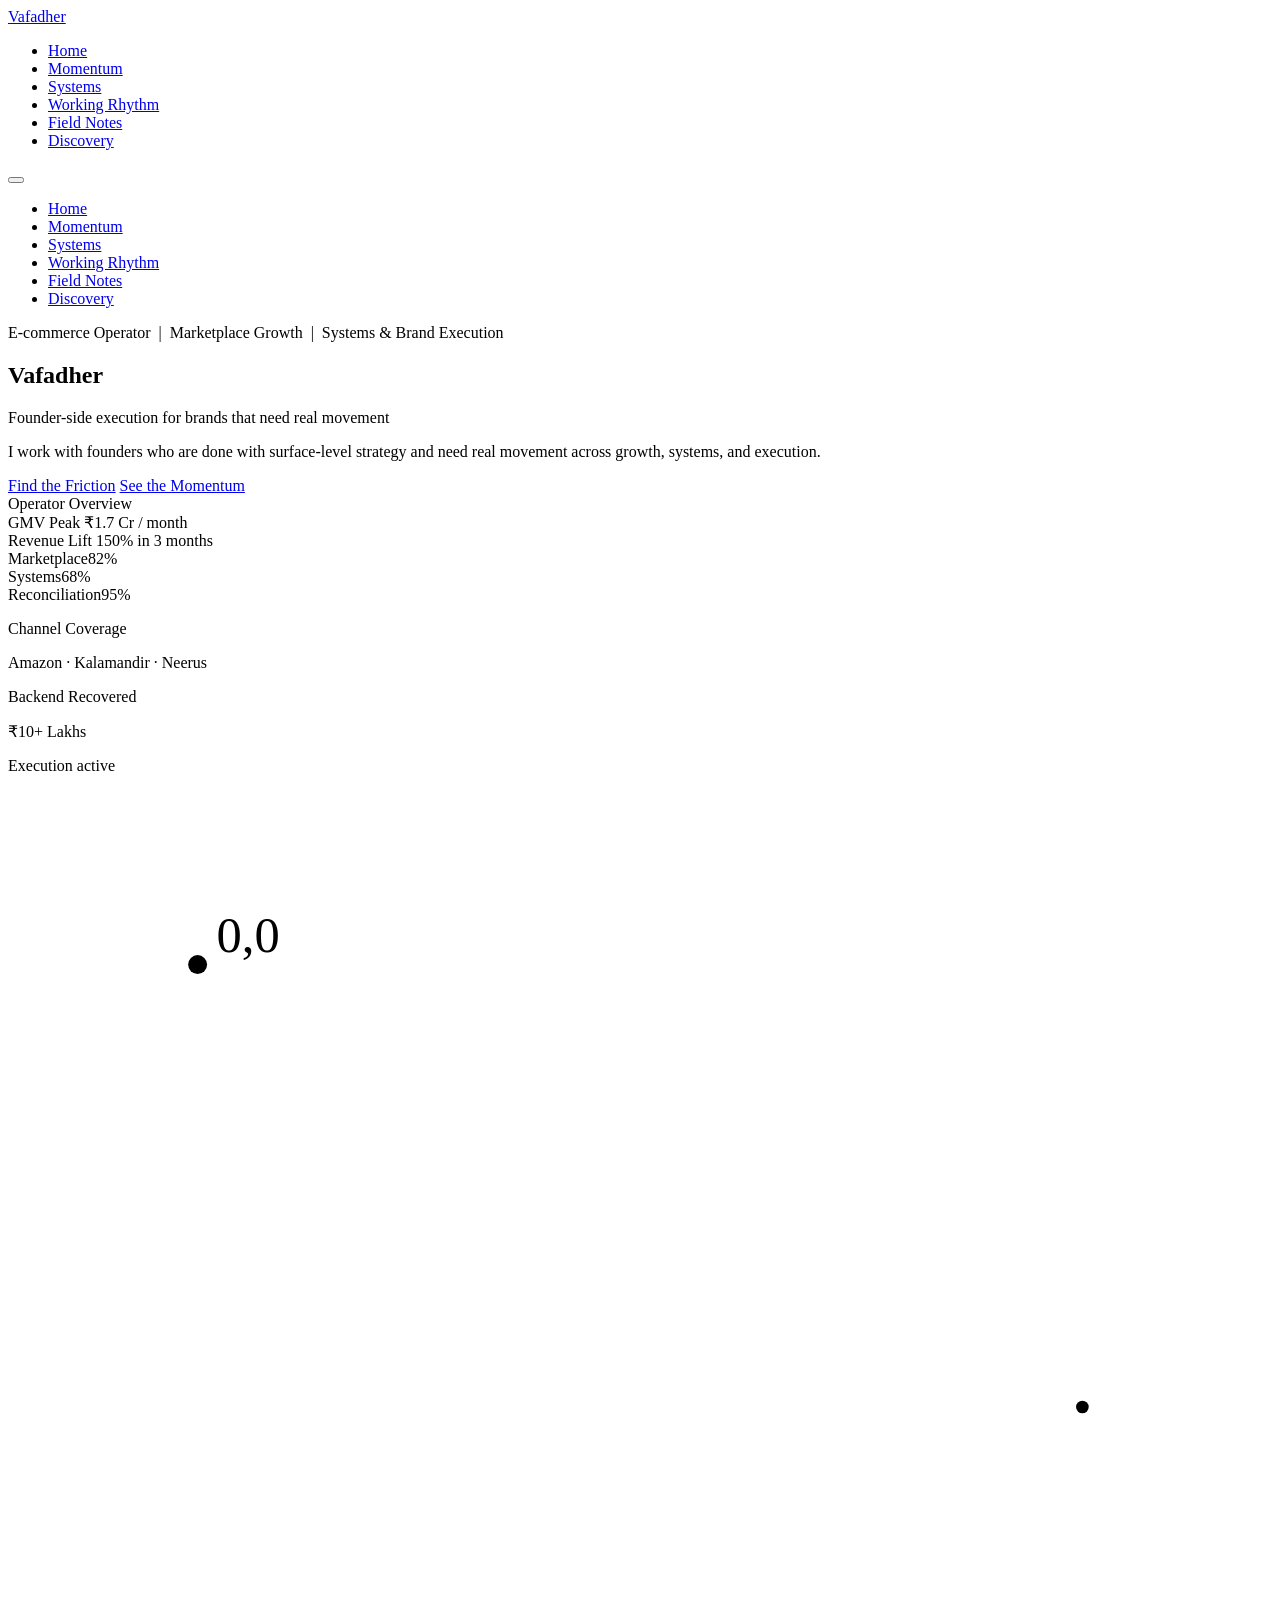
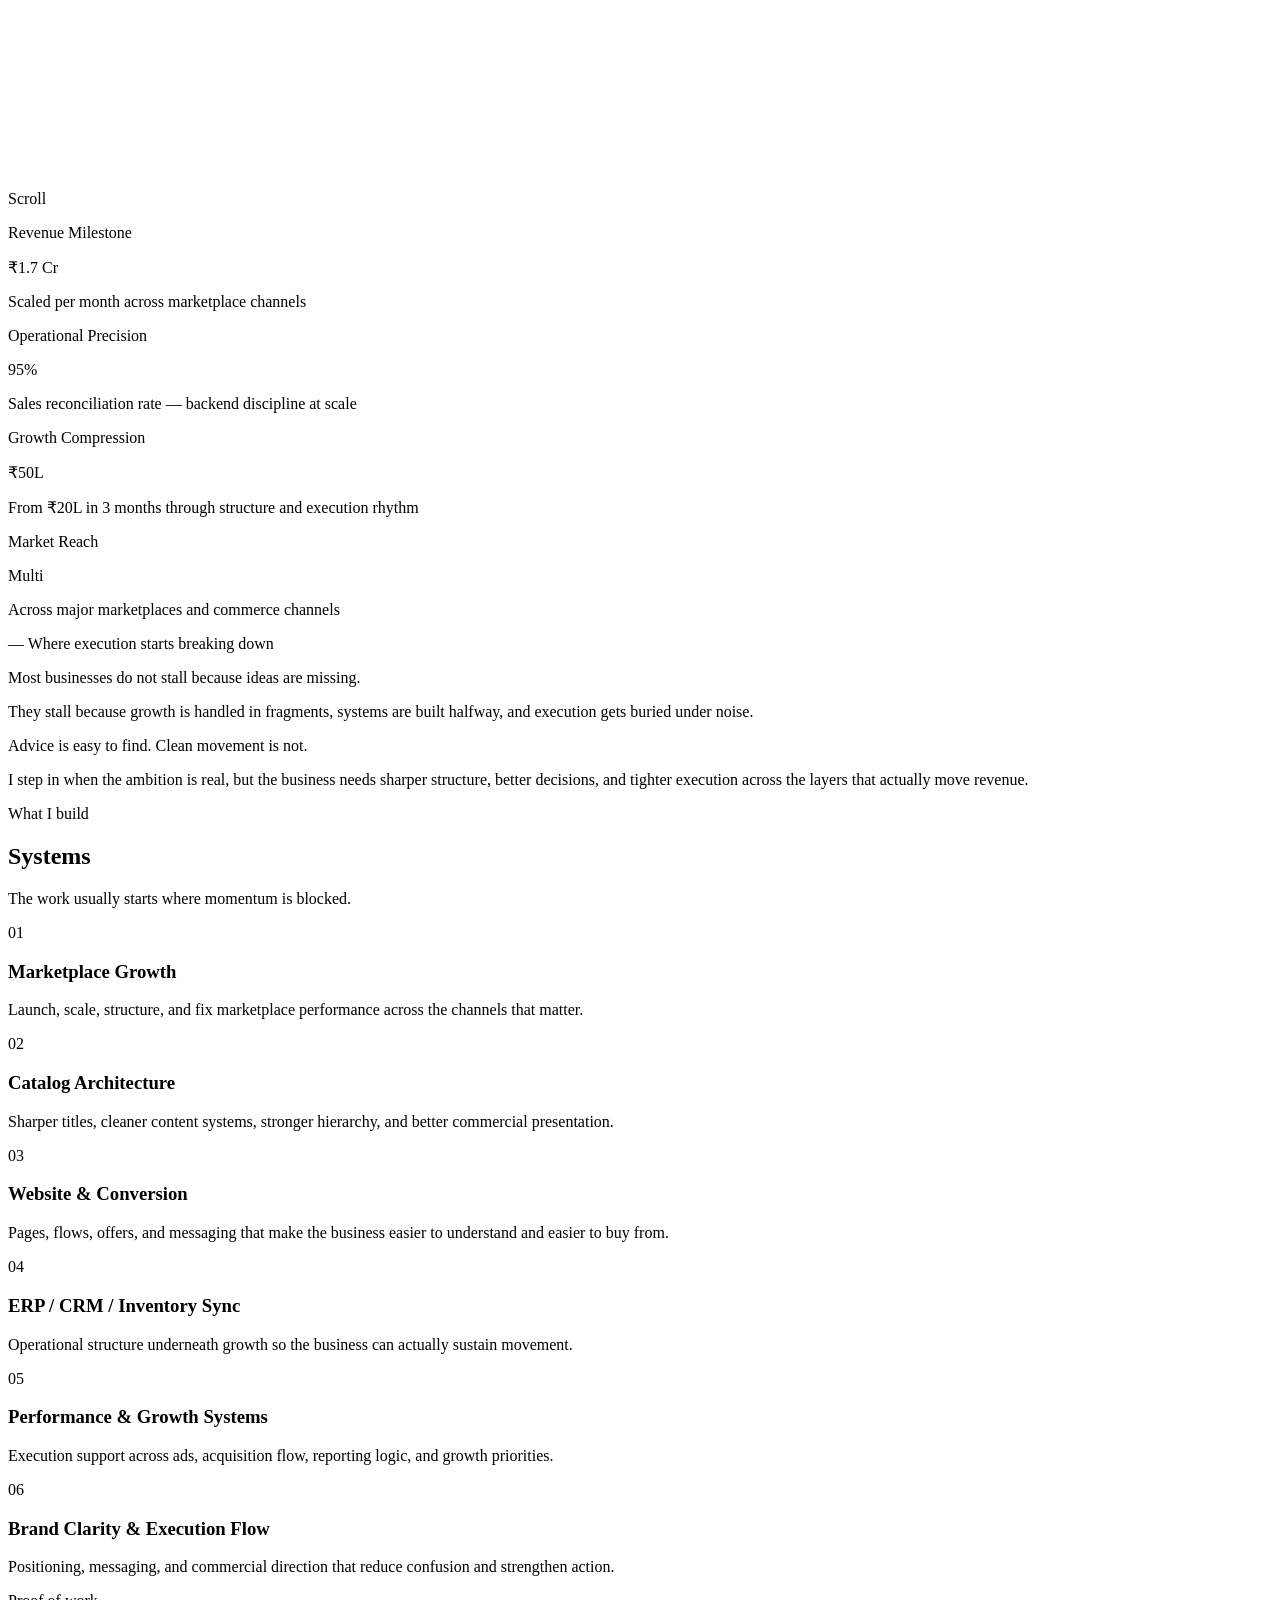
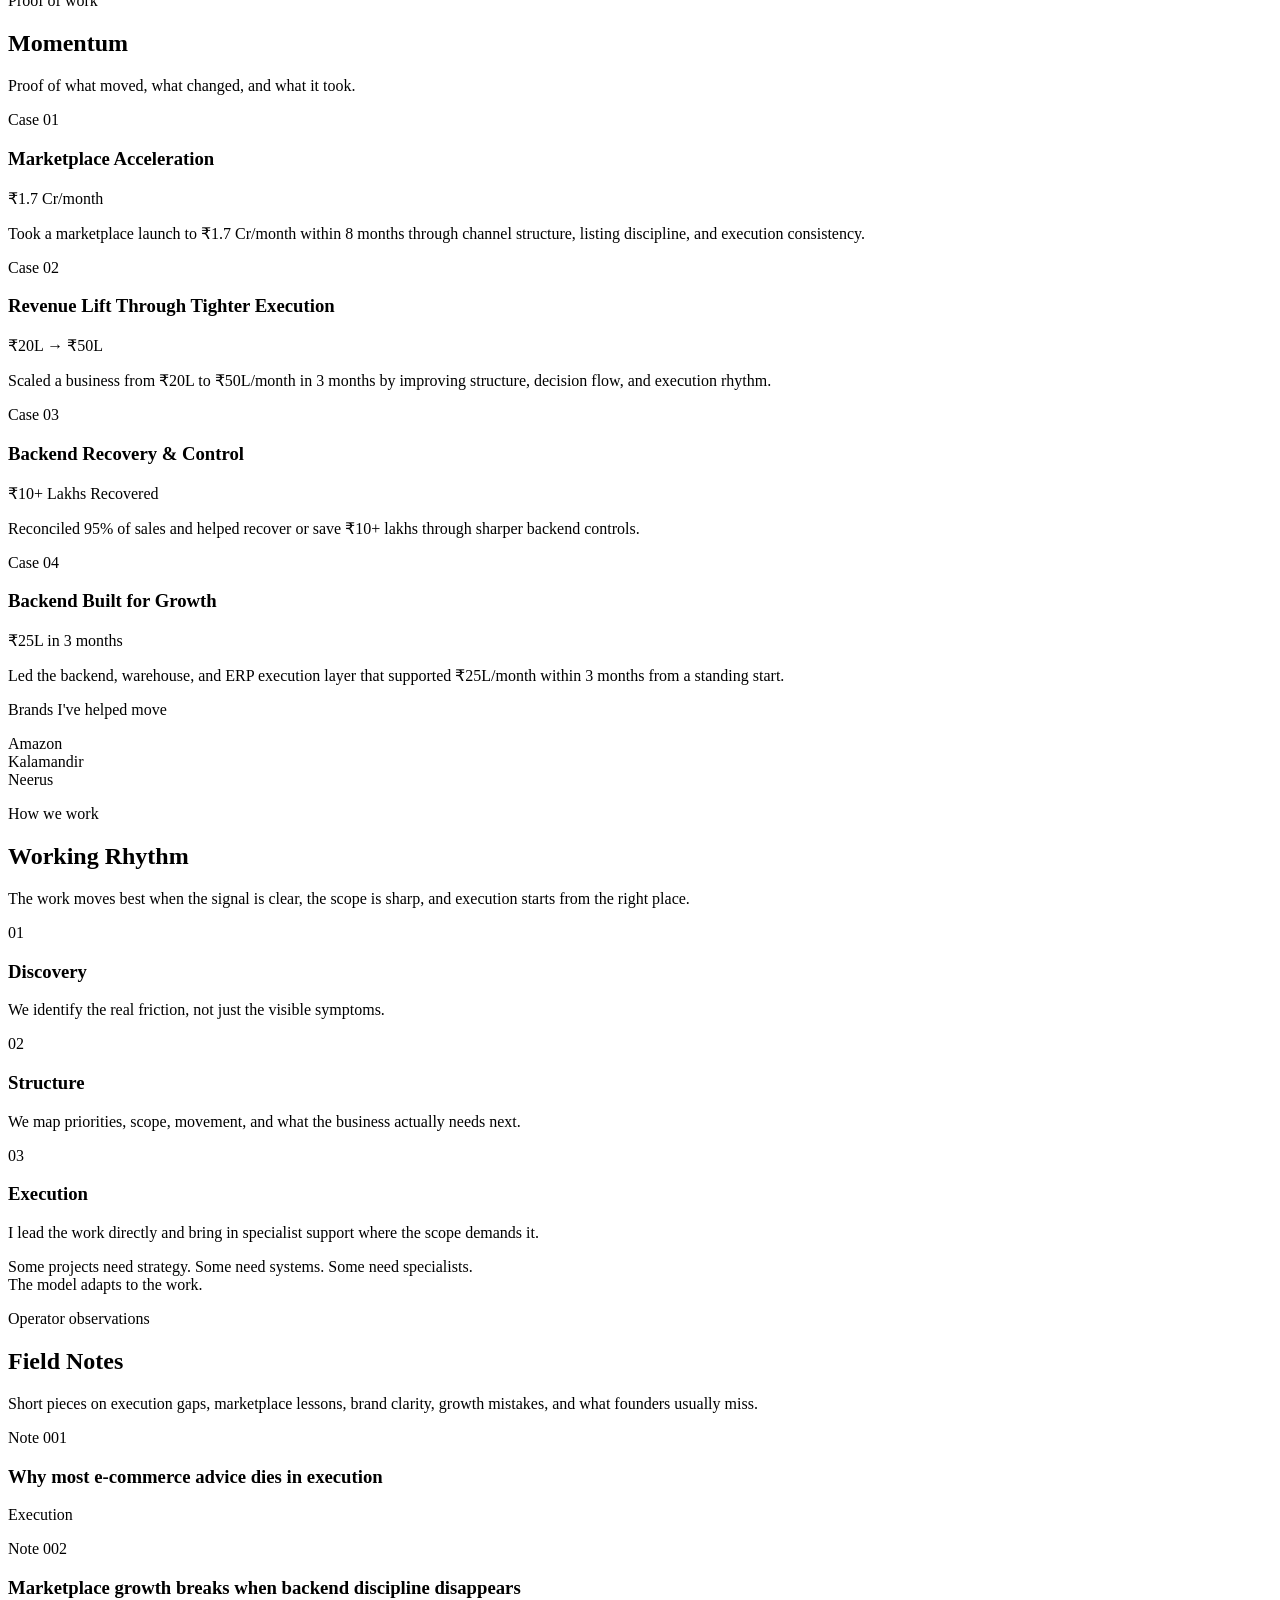
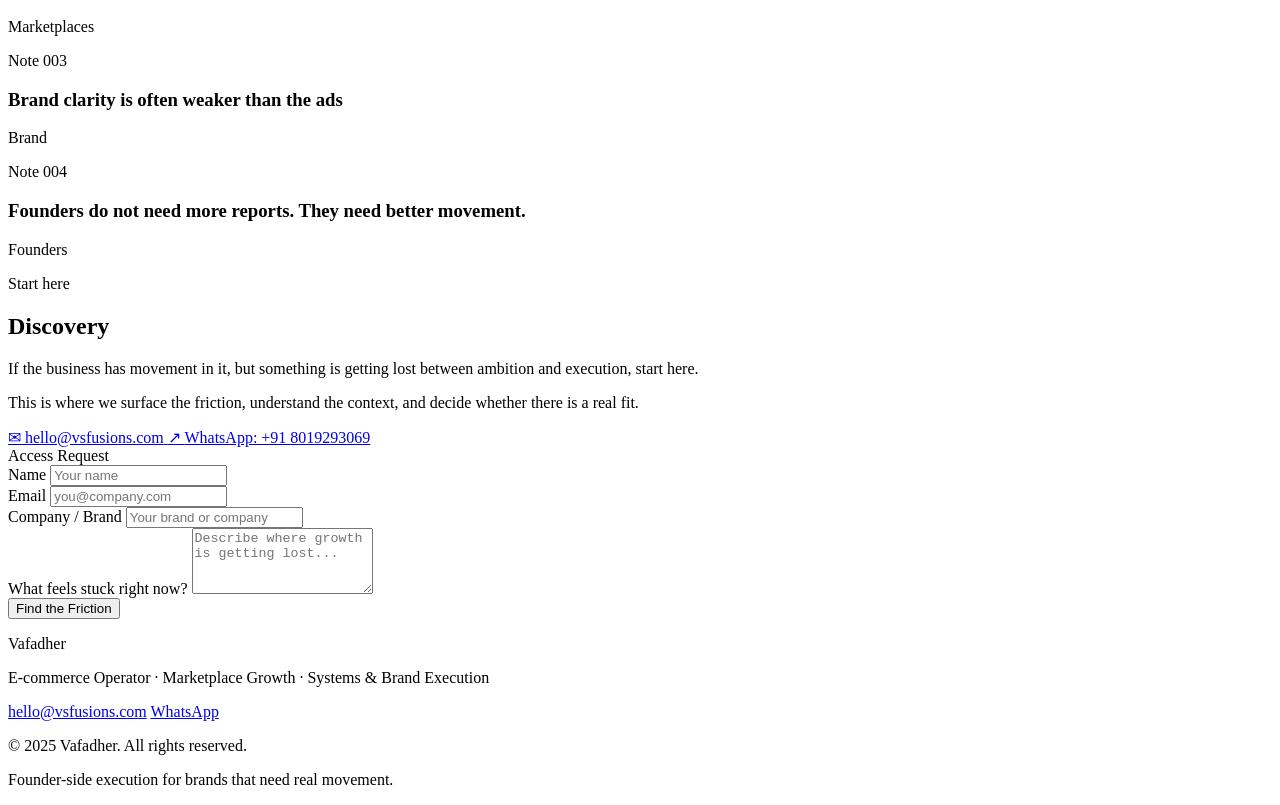
==== index.html @ 8cfd2e0d "Rename index (1).html to index.html" ====
<!DOCTYPE html>
<html lang="en">
<head>
  <meta charset="UTF-8" />
  <meta name="viewport" content="width=device-width, initial-scale=1.0" />
  <title>Vafadher — E-commerce Operator & Marketplace Growth</title>
  <meta name="description" content="Founder-side execution for brands that need real movement across growth, systems, and execution." />
  <link rel="preconnect" href="https://fonts.googleapis.com" />
  <link rel="preconnect" href="https://fonts.gstatic.com" crossorigin />
  <link href="https://fonts.googleapis.com/css2?family=Cormorant+Garamond:ital,wght@0,300;0,400;0,500;0,600;1,300;1,400&family=DM+Sans:ital,opsz,wght@0,9..40,300;0,9..40,400;0,9..40,500;1,9..40,300&family=JetBrains+Mono:wght@300;400&display=swap" rel="stylesheet" />
  <link rel="stylesheet" href="styles.css" />
</head>
<body>

  <!-- NAV -->
  <nav class="nav" id="nav">
    <div class="nav-inner">
      <a href="#" class="nav-logo">Vafadher</a>
      <ul class="nav-links">
        <li><a href="#" class="nav-link active">Home</a></li>
        <li><a href="#momentum" class="nav-link">Momentum</a></li>
        <li><a href="#systems" class="nav-link">Systems</a></li>
        <li><a href="#working-rhythm" class="nav-link">Working Rhythm</a></li>
        <li><a href="#field-notes" class="nav-link">Field Notes</a></li>
        <li><a href="#discovery" class="nav-link nav-link--cta">Discovery</a></li>
      </ul>
      <button class="nav-toggle" id="navToggle" aria-label="Toggle menu">
        <span></span><span></span><span></span>
      </button>
    </div>
  </nav>

  <!-- MOBILE NAV -->
  <div class="mobile-nav" id="mobileNav">
    <ul>
      <li><a href="#" class="mobile-nav-link">Home</a></li>
      <li><a href="#momentum" class="mobile-nav-link">Momentum</a></li>
      <li><a href="#systems" class="mobile-nav-link">Systems</a></li>
      <li><a href="#working-rhythm" class="mobile-nav-link">Working Rhythm</a></li>
      <li><a href="#field-notes" class="mobile-nav-link">Field Notes</a></li>
      <li><a href="#discovery" class="mobile-nav-link">Discovery</a></li>
    </ul>
  </div>

  <!-- HERO -->
  <section class="hero" id="hero">
    <div class="hero-glow"></div>
    <div class="hero-inner">

      <!-- LEFT: Text -->
      <div class="hero-text" data-reveal>
        <p class="hero-overline">E-commerce Operator &nbsp;|&nbsp; Marketplace Growth &nbsp;|&nbsp; Systems & Brand Execution</p>
        <h1 class="hero-title">Vafadher</h1>
        <p class="hero-support">Founder-side execution for brands that need real movement</p>
        <p class="hero-statement">I work with founders who are done with surface-level strategy and need real movement across growth, systems, and execution.</p>
        <div class="hero-ctas">
          <a href="#discovery" class="btn btn--primary">Find the Friction</a>
          <a href="#momentum" class="btn btn--ghost">See the Momentum</a>
        </div>
      </div>

      <!-- RIGHT: Console composition -->
      <div class="hero-console" data-reveal data-reveal-delay="200">
        <div class="console-bg-panel"></div>
        <div class="console-grid"></div>

        <!-- Main panel -->
        <div class="console-main-panel">
          <div class="console-panel-header">
            <span class="console-dot"></span>
            <span class="console-dot"></span>
            <span class="console-dot"></span>
            <span class="console-panel-label">Operator Overview</span>
          </div>
          <div class="console-metrics">
            <div class="console-metric">
              <span class="console-metric-label">GMV Peak</span>
              <span class="console-metric-value">₹1.7 Cr</span>
              <span class="console-metric-sub">/ month</span>
            </div>
            <div class="console-metric">
              <span class="console-metric-label">Revenue Lift</span>
              <span class="console-metric-value">150%</span>
              <span class="console-metric-sub">in 3 months</span>
            </div>
          </div>
          <div class="console-bar-track">
            <div class="console-bar" style="--w:82%"><span>Marketplace</span><span>82%</span></div>
            <div class="console-bar" style="--w:68%"><span>Systems</span><span>68%</span></div>
            <div class="console-bar" style="--w:95%"><span>Reconciliation</span><span>95%</span></div>
          </div>
        </div>

        <!-- Float card 1 -->
        <div class="console-float console-float--1">
          <p class="float-label">Channel Coverage</p>
          <p class="float-value">Amazon · Kalamandir · Neerus</p>
        </div>

        <!-- Float card 2 -->
        <div class="console-float console-float--2">
          <p class="float-label">Backend Recovered</p>
          <p class="float-value">₹10+ Lakhs</p>
        </div>

        <!-- Float card 3: signal -->
        <div class="console-signal">
          <div class="console-signal-dot"></div>
          <span>Execution active</span>
        </div>

        <!-- Coordinate lines -->
        <svg class="console-lines" viewBox="0 0 400 320" xmlns="http://www.w3.org/2000/svg">
          <line x1="0" y1="60" x2="400" y2="60" />
          <line x1="60" y1="0" x2="60" y2="320" />
          <circle cx="60" cy="60" r="3" />
          <text x="66" y="56" class="coord-label">0,0</text>
          <line x1="340" y1="200" x2="400" y2="200" stroke-dasharray="4,4" />
          <line x1="340" y1="200" x2="340" y2="320" stroke-dasharray="4,4" />
          <circle cx="340" cy="200" r="2" />
        </svg>
      </div>

    </div>

    <!-- Scroll indicator -->
    <div class="hero-scroll">
      <span>Scroll</span>
      <div class="scroll-line"></div>
    </div>
  </section>

  <!-- PROOF ARTIFACTS -->
  <section class="proof" id="proof">
    <div class="proof-inner">
      <div class="proof-item" data-reveal>
        <div class="proof-detail-lines">
          <div class="proof-line-h"></div>
          <div class="proof-line-v"></div>
        </div>
        <p class="proof-micro">Revenue Milestone</p>
        <p class="proof-metric">₹1.7 Cr</p>
        <p class="proof-sub">Scaled per month across marketplace channels</p>
      </div>
      <div class="proof-item" data-reveal data-reveal-delay="100">
        <div class="proof-detail-lines">
          <div class="proof-line-h"></div>
          <div class="proof-line-v"></div>
        </div>
        <p class="proof-micro">Operational Precision</p>
        <p class="proof-metric">95%</p>
        <p class="proof-sub">Sales reconciliation rate — backend discipline at scale</p>
      </div>
      <div class="proof-item" data-reveal data-reveal-delay="200">
        <div class="proof-detail-lines">
          <div class="proof-line-h"></div>
          <div class="proof-line-v"></div>
        </div>
        <p class="proof-micro">Growth Compression</p>
        <p class="proof-metric">₹50L</p>
        <p class="proof-sub">From ₹20L in 3 months through structure and execution rhythm</p>
      </div>
      <div class="proof-item" data-reveal data-reveal-delay="300">
        <div class="proof-detail-lines">
          <div class="proof-line-h"></div>
          <div class="proof-line-v"></div>
        </div>
        <p class="proof-micro">Market Reach</p>
        <p class="proof-metric">Multi</p>
        <p class="proof-sub">Across major marketplaces and commerce channels</p>
      </div>
    </div>
  </section>

  <!-- EXECUTION BREAKDOWN -->
  <section class="breakdown" id="breakdown">
    <div class="breakdown-inner">
      <div class="breakdown-overline" data-reveal>
        <span class="breakdown-index">—</span>
        <span>Where execution starts breaking down</span>
      </div>
      <div class="breakdown-body" data-reveal data-reveal-delay="150">
        <p class="breakdown-para">Most businesses do not stall because ideas are missing.</p>
        <p class="breakdown-para">They stall because growth is handled in fragments, systems are built halfway, and execution gets buried under noise.</p>
        <p class="breakdown-para breakdown-para--accent">Advice is easy to find. Clean movement is not.</p>
        <p class="breakdown-para">I step in when the ambition is real, but the business needs sharper structure, better decisions, and tighter execution across the layers that actually move revenue.</p>
      </div>
    </div>
    <div class="breakdown-rule" data-reveal></div>
  </section>

  <!-- SYSTEMS -->
  <section class="systems" id="systems">
    <div class="systems-inner">
      <div class="systems-header" data-reveal>
        <p class="section-overline">What I build</p>
        <h2 class="section-heading">Systems</h2>
        <p class="systems-intro">The work usually starts where momentum is blocked.</p>
      </div>
      <div class="systems-grid">
        <div class="sys-card sys-card--wide" data-reveal>
          <div class="sys-card-index">01</div>
          <div class="sys-card-content">
            <h3>Marketplace Growth</h3>
            <p>Launch, scale, structure, and fix marketplace performance across the channels that matter.</p>
          </div>
          <div class="sys-card-corner"></div>
        </div>
        <div class="sys-card" data-reveal data-reveal-delay="80">
          <div class="sys-card-index">02</div>
          <div class="sys-card-content">
            <h3>Catalog Architecture</h3>
            <p>Sharper titles, cleaner content systems, stronger hierarchy, and better commercial presentation.</p>
          </div>
          <div class="sys-card-corner"></div>
        </div>
        <div class="sys-card" data-reveal data-reveal-delay="120">
          <div class="sys-card-index">03</div>
          <div class="sys-card-content">
            <h3>Website & Conversion</h3>
            <p>Pages, flows, offers, and messaging that make the business easier to understand and easier to buy from.</p>
          </div>
          <div class="sys-card-corner"></div>
        </div>
        <div class="sys-card sys-card--tall" data-reveal data-reveal-delay="60">
          <div class="sys-card-index">04</div>
          <div class="sys-card-content">
            <h3>ERP / CRM / Inventory Sync</h3>
            <p>Operational structure underneath growth so the business can actually sustain movement.</p>
          </div>
          <div class="sys-card-corner"></div>
        </div>
        <div class="sys-card" data-reveal data-reveal-delay="160">
          <div class="sys-card-index">05</div>
          <div class="sys-card-content">
            <h3>Performance & Growth Systems</h3>
            <p>Execution support across ads, acquisition flow, reporting logic, and growth priorities.</p>
          </div>
          <div class="sys-card-corner"></div>
        </div>
        <div class="sys-card sys-card--accent" data-reveal data-reveal-delay="200">
          <div class="sys-card-index">06</div>
          <div class="sys-card-content">
            <h3>Brand Clarity & Execution Flow</h3>
            <p>Positioning, messaging, and commercial direction that reduce confusion and strengthen action.</p>
          </div>
          <div class="sys-card-corner"></div>
        </div>
      </div>
    </div>
  </section>

  <!-- MOMENTUM -->
  <section class="momentum" id="momentum">
    <div class="momentum-inner">
      <div class="momentum-header" data-reveal>
        <p class="section-overline">Proof of work</p>
        <h2 class="section-heading">Momentum</h2>
        <p class="momentum-intro">Proof of what moved, what changed, and what it took.</p>
      </div>
      <div class="momentum-cases">
        <div class="case" data-reveal>
          <div class="case-top">
            <span class="case-index">Case 01</span>
            <div class="case-glow"></div>
          </div>
          <h3 class="case-title">Marketplace Acceleration</h3>
          <p class="case-result">₹1.7 Cr/month</p>
          <p class="case-body">Took a marketplace launch to ₹1.7 Cr/month within 8 months through channel structure, listing discipline, and execution consistency.</p>
        </div>
        <div class="case" data-reveal data-reveal-delay="100">
          <div class="case-top">
            <span class="case-index">Case 02</span>
            <div class="case-glow"></div>
          </div>
          <h3 class="case-title">Revenue Lift Through Tighter Execution</h3>
          <p class="case-result">₹20L → ₹50L</p>
          <p class="case-body">Scaled a business from ₹20L to ₹50L/month in 3 months by improving structure, decision flow, and execution rhythm.</p>
        </div>
        <div class="case" data-reveal data-reveal-delay="200">
          <div class="case-top">
            <span class="case-index">Case 03</span>
            <div class="case-glow"></div>
          </div>
          <h3 class="case-title">Backend Recovery & Control</h3>
          <p class="case-result">₹10+ Lakhs Recovered</p>
          <p class="case-body">Reconciled 95% of sales and helped recover or save ₹10+ lakhs through sharper backend controls.</p>
        </div>
        <div class="case" data-reveal data-reveal-delay="300">
          <div class="case-top">
            <span class="case-index">Case 04</span>
            <div class="case-glow"></div>
          </div>
          <h3 class="case-title">Backend Built for Growth</h3>
          <p class="case-result">₹25L in 3 months</p>
          <p class="case-body">Led the backend, warehouse, and ERP execution layer that supported ₹25L/month within 3 months from a standing start.</p>
        </div>
      </div>
    </div>
  </section>

  <!-- BRANDS -->
  <section class="brands" id="brands">
    <div class="brands-inner">
      <p class="brands-label" data-reveal>Brands I've helped move</p>
      <div class="brands-list" data-reveal data-reveal-delay="100">
        <div class="brand-item">
          <span class="brand-name">Amazon</span>
        </div>
        <div class="brand-divider"></div>
        <div class="brand-item">
          <span class="brand-name">Kalamandir</span>
        </div>
        <div class="brand-divider"></div>
        <div class="brand-item">
          <span class="brand-name">Neerus</span>
        </div>
      </div>
    </div>
  </section>

  <!-- WORKING RHYTHM -->
  <section class="rhythm" id="working-rhythm">
    <div class="rhythm-inner">
      <div class="rhythm-header" data-reveal>
        <p class="section-overline">How we work</p>
        <h2 class="section-heading">Working Rhythm</h2>
        <p class="rhythm-intro">The work moves best when the signal is clear, the scope is sharp, and execution starts from the right place.</p>
      </div>
      <div class="rhythm-steps">
        <div class="rhythm-step" data-reveal>
          <div class="rhythm-step-marker">
            <span class="rhythm-step-num">01</span>
          </div>
          <div class="rhythm-step-track"></div>
          <div class="rhythm-step-body">
            <h3 class="rhythm-step-title">Discovery</h3>
            <p>We identify the real friction, not just the visible symptoms.</p>
          </div>
        </div>
        <div class="rhythm-step" data-reveal data-reveal-delay="120">
          <div class="rhythm-step-marker">
            <span class="rhythm-step-num">02</span>
          </div>
          <div class="rhythm-step-track"></div>
          <div class="rhythm-step-body">
            <h3 class="rhythm-step-title">Structure</h3>
            <p>We map priorities, scope, movement, and what the business actually needs next.</p>
          </div>
        </div>
        <div class="rhythm-step" data-reveal data-reveal-delay="240">
          <div class="rhythm-step-marker">
            <span class="rhythm-step-num">03</span>
          </div>
          <div class="rhythm-step-track rhythm-step-track--last"></div>
          <div class="rhythm-step-body">
            <h3 class="rhythm-step-title">Execution</h3>
            <p>I lead the work directly and bring in specialist support where the scope demands it.</p>
          </div>
        </div>
      </div>
      <p class="rhythm-note" data-reveal>Some projects need strategy. Some need systems. Some need specialists.<br>The model adapts to the work.</p>
    </div>
  </section>

  <!-- FIELD NOTES -->
  <section class="field-notes" id="field-notes">
    <div class="field-notes-inner">
      <div class="field-notes-header" data-reveal>
        <p class="section-overline">Operator observations</p>
        <h2 class="section-heading">Field Notes</h2>
        <p class="field-notes-intro">Short pieces on execution gaps, marketplace lessons, brand clarity, growth mistakes, and what founders usually miss.</p>
      </div>
      <div class="notes-grid">
        <article class="note" data-reveal>
          <div class="note-edge"></div>
          <div class="note-inner">
            <p class="note-index">Note 001</p>
            <h3 class="note-title">Why most e-commerce advice dies in execution</h3>
            <p class="note-tag">Execution</p>
          </div>
        </article>
        <article class="note" data-reveal data-reveal-delay="80">
          <div class="note-edge"></div>
          <div class="note-inner">
            <p class="note-index">Note 002</p>
            <h3 class="note-title">Marketplace growth breaks when backend discipline disappears</h3>
            <p class="note-tag">Marketplaces</p>
          </div>
        </article>
        <article class="note note--wide" data-reveal data-reveal-delay="160">
          <div class="note-edge"></div>
          <div class="note-inner">
            <p class="note-index">Note 003</p>
            <h3 class="note-title">Brand clarity is often weaker than the ads</h3>
            <p class="note-tag">Brand</p>
          </div>
        </article>
        <article class="note note--wide" data-reveal data-reveal-delay="240">
          <div class="note-edge"></div>
          <div class="note-inner">
            <p class="note-index">Note 004</p>
            <h3 class="note-title">Founders do not need more reports. They need better movement.</h3>
            <p class="note-tag">Founders</p>
          </div>
        </article>
      </div>
    </div>
  </section>

  <!-- DISCOVERY -->
  <section class="discovery" id="discovery">
    <div class="discovery-glow"></div>
    <div class="discovery-inner">

      <!-- Left -->
      <div class="discovery-left" data-reveal>
        <p class="section-overline">Start here</p>
        <h2 class="section-heading discovery-heading">Discovery</h2>
        <p class="discovery-body">If the business has movement in it, but something is getting lost between ambition and execution, start here.</p>
        <p class="discovery-body">This is where we surface the friction, understand the context, and decide whether there is a real fit.</p>
        <div class="discovery-contacts">
          <a href="mailto:hello@vsfusions.com" class="discovery-contact">
            <span class="contact-icon">✉</span>
            <span>hello@vsfusions.com</span>
          </a>
          <a href="https://wa.me/918019293069" class="discovery-contact" target="_blank" rel="noopener">
            <span class="contact-icon">↗</span>
            <span>WhatsApp: +91 8019293069</span>
          </a>
        </div>
      </div>

      <!-- Right: Form -->
      <div class="discovery-form-wrap" data-reveal data-reveal-delay="180">
        <div class="discovery-form-panel">
          <div class="discovery-form-header">
            <span class="form-header-label">Access Request</span>
          </div>
          <form class="discovery-form" id="discoveryForm">
            <div class="form-field">
              <label for="fname">Name</label>
              <input type="text" id="fname" name="name" placeholder="Your name" autocomplete="off" />
            </div>
            <div class="form-field">
              <label for="femail">Email</label>
              <input type="email" id="femail" name="email" placeholder="you@company.com" autocomplete="off" />
            </div>
            <div class="form-field">
              <label for="fbrand">Company / Brand</label>
              <input type="text" id="fbrand" name="brand" placeholder="Your brand or company" autocomplete="off" />
            </div>
            <div class="form-field">
              <label for="fstuck">What feels stuck right now?</label>
              <textarea id="fstuck" name="stuck" rows="4" placeholder="Describe where growth is getting lost..."></textarea>
            </div>
            <button type="submit" class="btn btn--primary btn--full">Find the Friction</button>
          </form>
        </div>
      </div>

    </div>
  </section>

  <!-- FOOTER -->
  <footer class="footer">
    <div class="footer-inner">
      <div class="footer-left">
        <p class="footer-brand">Vafadher</p>
        <p class="footer-pos">E-commerce Operator · Marketplace Growth · Systems & Brand Execution</p>
      </div>
      <div class="footer-right">
        <a href="mailto:hello@vsfusions.com" class="footer-link">hello@vsfusions.com</a>
        <a href="https://wa.me/918019293069" class="footer-link" target="_blank">WhatsApp</a>
      </div>
    </div>
    <div class="footer-base">
      <p>© 2025 Vafadher. All rights reserved.</p>
      <p class="footer-gold">Founder-side execution for brands that need real movement.</p>
    </div>
  </footer>

  <script src="script.js"></script>
</body>
</html>
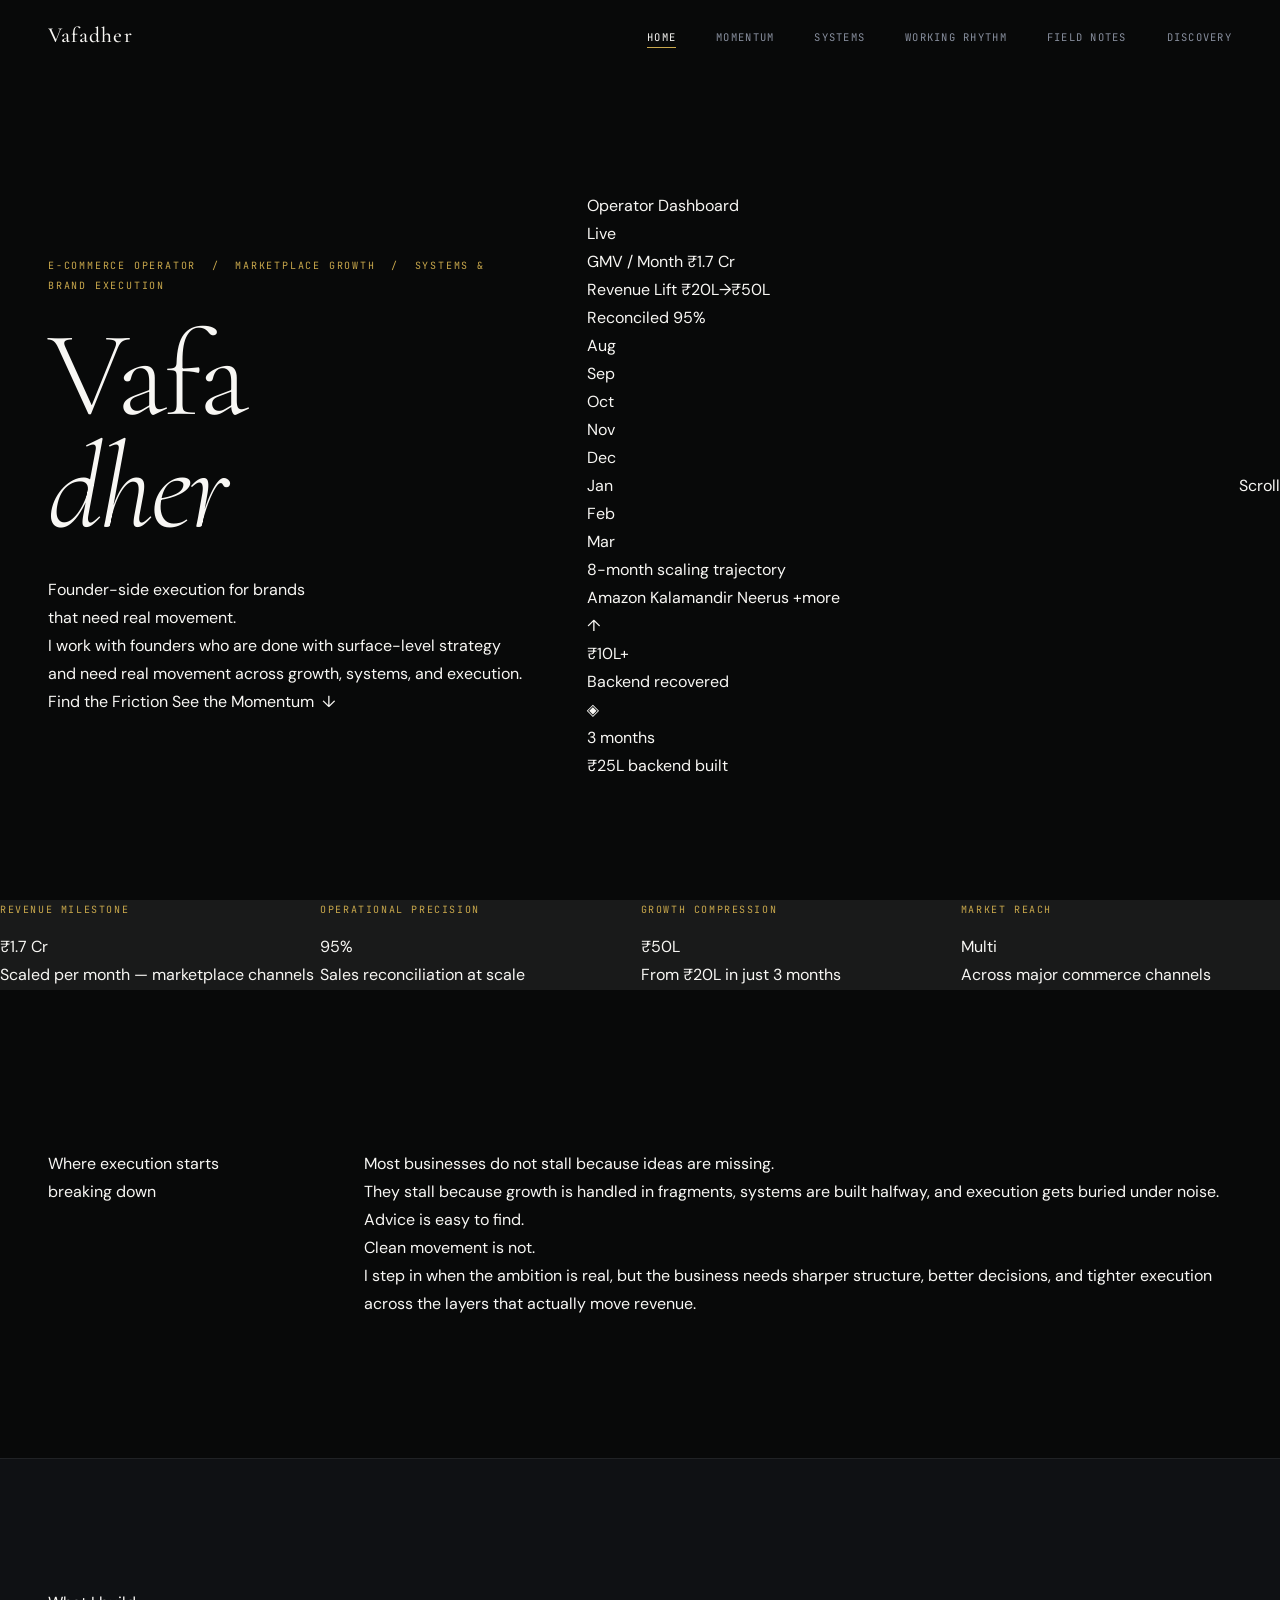
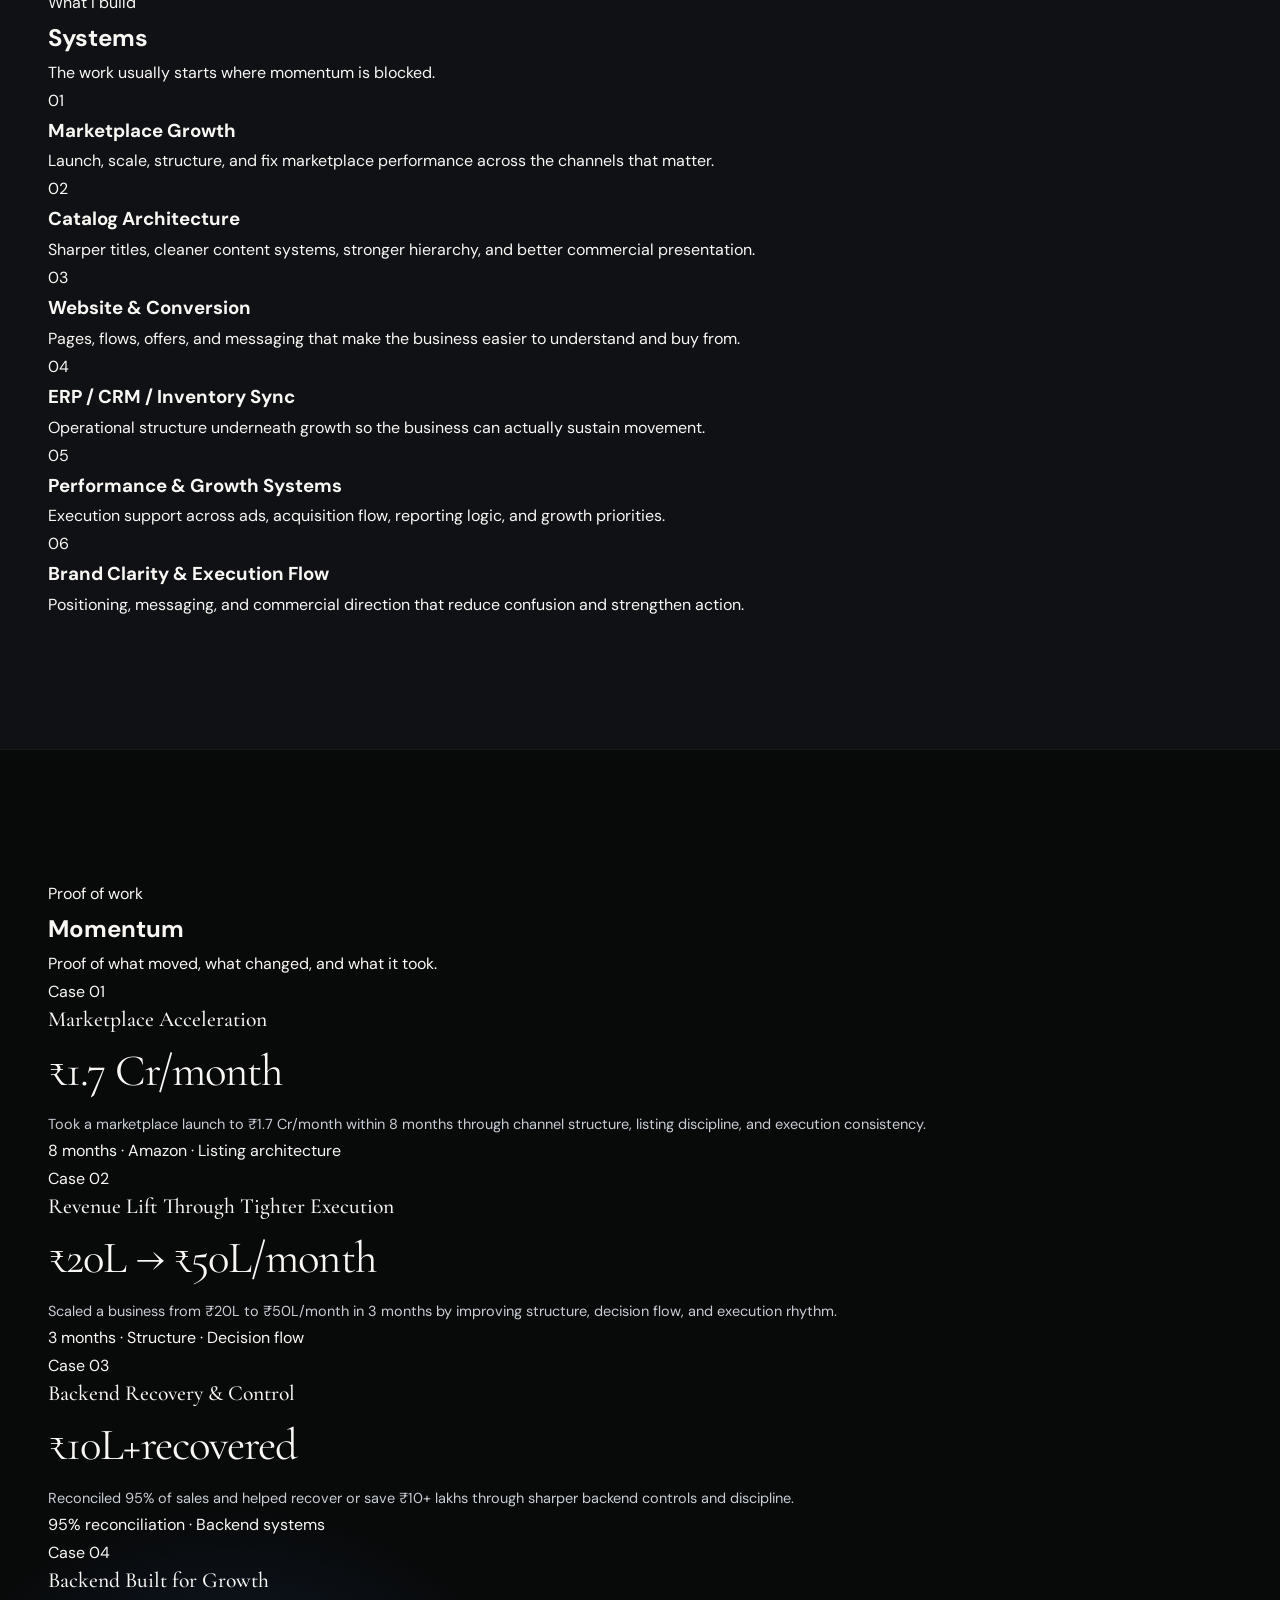
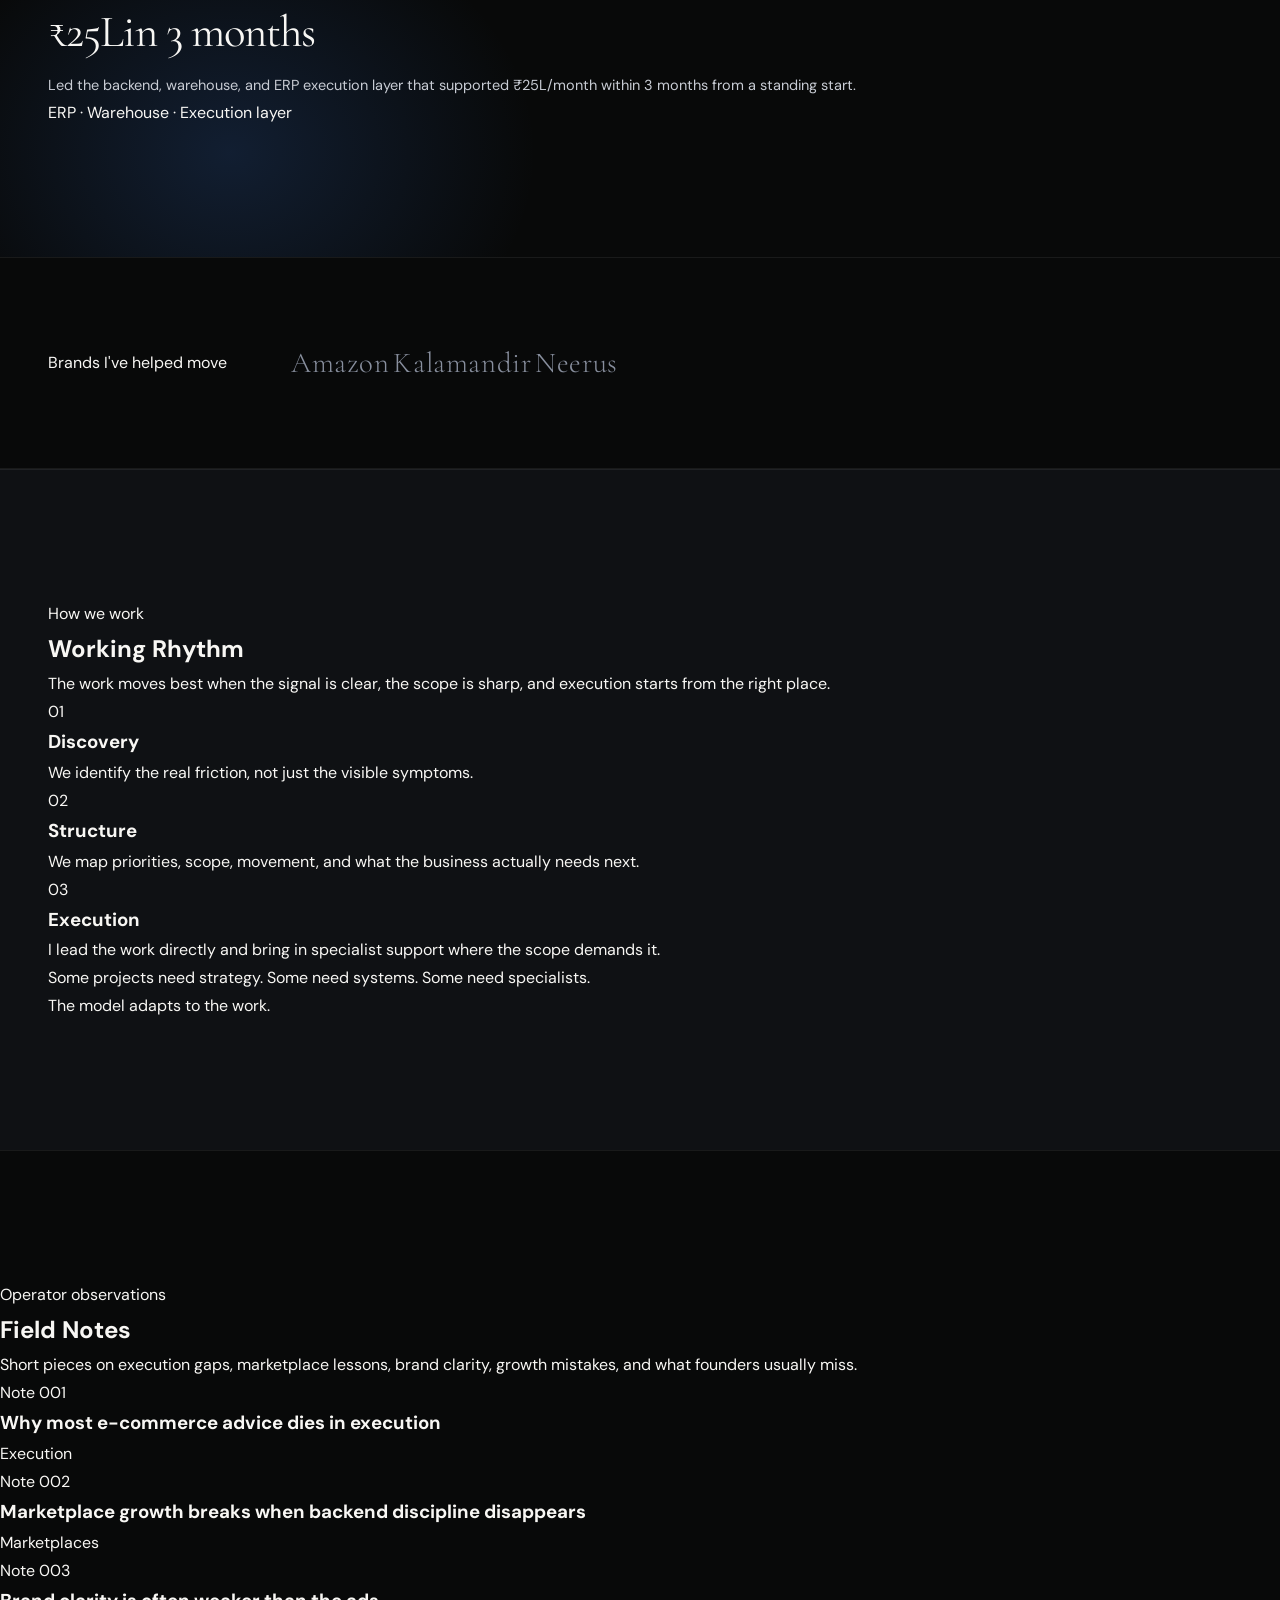
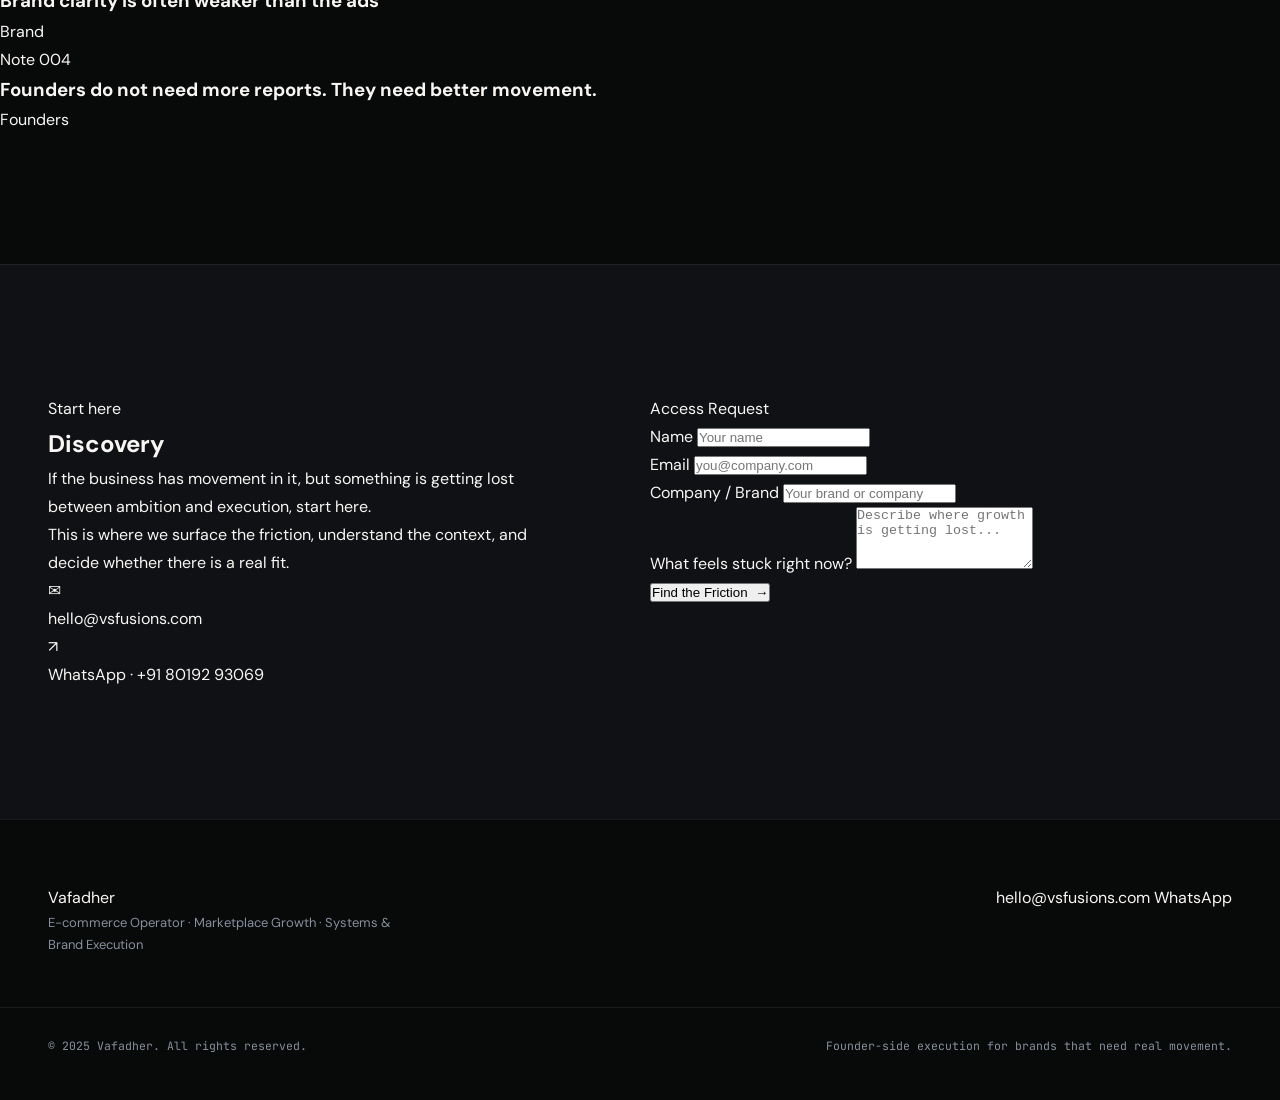
==== commit 1576950f: "Update index.html" ====
--- a/index.html
+++ b/index.html
@@ -7,7 +7,7 @@
   <meta name="description" content="Founder-side execution for brands that need real movement across growth, systems, and execution." />
   <link rel="preconnect" href="https://fonts.googleapis.com" />
   <link rel="preconnect" href="https://fonts.gstatic.com" crossorigin />
-  <link href="https://fonts.googleapis.com/css2?family=Cormorant+Garamond:ital,wght@0,300;0,400;0,500;0,600;1,300;1,400&family=DM+Sans:ital,opsz,wght@0,9..40,300;0,9..40,400;0,9..40,500;1,9..40,300&family=JetBrains+Mono:wght@300;400&display=swap" rel="stylesheet" />
+  <link href="https://fonts.googleapis.com/css2?family=Cormorant+Garamond:ital,wght@0,300;0,400;0,500;0,600;1,300;1,400;1,500&family=DM+Sans:opsz,wght@9..40,300;9..40,400;9..40,500;9..40,600&family=JetBrains+Mono:wght@300;400&display=swap" rel="stylesheet" />
   <link rel="stylesheet" href="styles.css" />
 </head>
 <body>
@@ -22,7 +22,7 @@
         <li><a href="#systems" class="nav-link">Systems</a></li>
         <li><a href="#working-rhythm" class="nav-link">Working Rhythm</a></li>
         <li><a href="#field-notes" class="nav-link">Field Notes</a></li>
-        <li><a href="#discovery" class="nav-link nav-link--cta">Discovery</a></li>
+        <li><a href="#discovery" class="nav-link nav-cta">Discovery</a></li>
       </ul>
       <button class="nav-toggle" id="navToggle" aria-label="Toggle menu">
         <span></span><span></span><span></span>
@@ -30,431 +30,419 @@
     </div>
   </nav>
 
-  <!-- MOBILE NAV -->
   <div class="mobile-nav" id="mobileNav">
     <ul>
-      <li><a href="#" class="mobile-nav-link">Home</a></li>
-      <li><a href="#momentum" class="mobile-nav-link">Momentum</a></li>
-      <li><a href="#systems" class="mobile-nav-link">Systems</a></li>
-      <li><a href="#working-rhythm" class="mobile-nav-link">Working Rhythm</a></li>
-      <li><a href="#field-notes" class="mobile-nav-link">Field Notes</a></li>
-      <li><a href="#discovery" class="mobile-nav-link">Discovery</a></li>
+      <li><a href="#" class="mob-link">Home</a></li>
+      <li><a href="#momentum" class="mob-link">Momentum</a></li>
+      <li><a href="#systems" class="mob-link">Systems</a></li>
+      <li><a href="#working-rhythm" class="mob-link">Working Rhythm</a></li>
+      <li><a href="#field-notes" class="mob-link">Field Notes</a></li>
+      <li><a href="#discovery" class="mob-link">Discovery</a></li>
     </ul>
   </div>
 
-  <!-- HERO -->
+  <!-- ============================================================
+       HERO — Cinematic scene, asymmetric, Bombon-level presence
+       ============================================================ -->
   <section class="hero" id="hero">
-    <div class="hero-glow"></div>
+    <div class="hero-atmosphere"></div>
+
     <div class="hero-inner">
-
-      <!-- LEFT: Text -->
-      <div class="hero-text" data-reveal>
-        <p class="hero-overline">E-commerce Operator &nbsp;|&nbsp; Marketplace Growth &nbsp;|&nbsp; Systems & Brand Execution</p>
-        <h1 class="hero-title">Vafadher</h1>
-        <p class="hero-support">Founder-side execution for brands that need real movement</p>
-        <p class="hero-statement">I work with founders who are done with surface-level strategy and need real movement across growth, systems, and execution.</p>
-        <div class="hero-ctas">
-          <a href="#discovery" class="btn btn--primary">Find the Friction</a>
-          <a href="#momentum" class="btn btn--ghost">See the Momentum</a>
-        </div>
-      </div>
-
-      <!-- RIGHT: Console composition -->
-      <div class="hero-console" data-reveal data-reveal-delay="200">
-        <div class="console-bg-panel"></div>
-        <div class="console-grid"></div>
-
-        <!-- Main panel -->
-        <div class="console-main-panel">
-          <div class="console-panel-header">
-            <span class="console-dot"></span>
-            <span class="console-dot"></span>
-            <span class="console-dot"></span>
-            <span class="console-panel-label">Operator Overview</span>
-          </div>
-          <div class="console-metrics">
-            <div class="console-metric">
-              <span class="console-metric-label">GMV Peak</span>
-              <span class="console-metric-value">₹1.7 Cr</span>
-              <span class="console-metric-sub">/ month</span>
-            </div>
-            <div class="console-metric">
-              <span class="console-metric-label">Revenue Lift</span>
-              <span class="console-metric-value">150%</span>
-              <span class="console-metric-sub">in 3 months</span>
-            </div>
-          </div>
-          <div class="console-bar-track">
-            <div class="console-bar" style="--w:82%"><span>Marketplace</span><span>82%</span></div>
-            <div class="console-bar" style="--w:68%"><span>Systems</span><span>68%</span></div>
-            <div class="console-bar" style="--w:95%"><span>Reconciliation</span><span>95%</span></div>
-          </div>
-        </div>
-
-        <!-- Float card 1 -->
-        <div class="console-float console-float--1">
-          <p class="float-label">Channel Coverage</p>
-          <p class="float-value">Amazon · Kalamandir · Neerus</p>
-        </div>
-
-        <!-- Float card 2 -->
-        <div class="console-float console-float--2">
-          <p class="float-label">Backend Recovered</p>
-          <p class="float-value">₹10+ Lakhs</p>
-        </div>
-
-        <!-- Float card 3: signal -->
-        <div class="console-signal">
-          <div class="console-signal-dot"></div>
-          <span>Execution active</span>
-        </div>
-
-        <!-- Coordinate lines -->
-        <svg class="console-lines" viewBox="0 0 400 320" xmlns="http://www.w3.org/2000/svg">
-          <line x1="0" y1="60" x2="400" y2="60" />
-          <line x1="60" y1="0" x2="60" y2="320" />
-          <circle cx="60" cy="60" r="3" />
-          <text x="66" y="56" class="coord-label">0,0</text>
-          <line x1="340" y1="200" x2="400" y2="200" stroke-dasharray="4,4" />
-          <line x1="340" y1="200" x2="340" y2="320" stroke-dasharray="4,4" />
-          <circle cx="340" cy="200" r="2" />
-        </svg>
-      </div>
-
-    </div>
-
-    <!-- Scroll indicator -->
-    <div class="hero-scroll">
+      <!-- LEFT -->
+      <div class="hero-left" data-reveal>
+        <span class="hero-overline">E-commerce Operator &nbsp;/&nbsp; Marketplace Growth &nbsp;/&nbsp; Systems & Brand Execution</span>
+        <h1 class="hero-title">Vafa<br><em>dher</em></h1>
+        <p class="hero-tagline">Founder-side execution for brands<br>that need real movement.</p>
+        <p class="hero-body">I work with founders who are done with surface-level strategy and need real movement across growth, systems, and execution.</p>
+        <div class="hero-actions">
+          <a href="#discovery" class="btn-primary">Find the Friction</a>
+          <a href="#momentum" class="btn-ghost">See the Momentum &nbsp;↓</a>
+        </div>
+      </div>
+
+      <!-- RIGHT — operator console -->
+      <div class="hero-right" data-reveal data-reveal-delay="200">
+        <div class="console-frame">
+          <div class="console-grid-bg"></div>
+
+          <!-- Header bar -->
+          <div class="console-topbar">
+            <div class="console-dots">
+              <span></span><span></span><span></span>
+            </div>
+            <span class="console-label">Operator Dashboard</span>
+            <div class="console-live"><span class="live-dot"></span>Live</div>
+          </div>
+
+          <!-- Metric row -->
+          <div class="console-metrics-row">
+            <div class="c-metric">
+              <span class="c-metric-label">GMV / Month</span>
+              <span class="c-metric-value">₹1.7 Cr</span>
+            </div>
+            <div class="c-metric-divider"></div>
+            <div class="c-metric">
+              <span class="c-metric-label">Revenue Lift</span>
+              <span class="c-metric-value">₹20L→₹50L</span>
+            </div>
+            <div class="c-metric-divider"></div>
+            <div class="c-metric">
+              <span class="c-metric-label">Reconciled</span>
+              <span class="c-metric-value">95%</span>
+            </div>
+          </div>
+
+          <!-- Bar chart area -->
+          <div class="console-chart">
+            <div class="chart-bars">
+              <div class="chart-bar" style="--h:45%"><span>Aug</span></div>
+              <div class="chart-bar" style="--h:62%"><span>Sep</span></div>
+              <div class="chart-bar" style="--h:55%"><span>Oct</span></div>
+              <div class="chart-bar" style="--h:78%"><span>Nov</span></div>
+              <div class="chart-bar" style="--h:70%"><span>Dec</span></div>
+              <div class="chart-bar chart-bar--peak" style="--h:100%"><span>Jan</span></div>
+              <div class="chart-bar" style="--h:88%"><span>Feb</span></div>
+              <div class="chart-bar" style="--h:95%"><span>Mar</span></div>
+            </div>
+            <div class="chart-label">8-month scaling trajectory</div>
+          </div>
+
+          <!-- Channel pills -->
+          <div class="console-channels">
+            <span class="ch-pill">Amazon</span>
+            <span class="ch-pill">Kalamandir</span>
+            <span class="ch-pill">Neerus</span>
+            <span class="ch-pill ch-pill--dim">+more</span>
+          </div>
+        </div>
+
+        <!-- Floating signal cards -->
+        <div class="sig-card sig-card--1">
+          <span class="sig-icon">↑</span>
+          <div>
+            <p class="sig-val">₹10L+</p>
+            <p class="sig-sub">Backend recovered</p>
+          </div>
+        </div>
+        <div class="sig-card sig-card--2">
+          <span class="sig-icon">◈</span>
+          <div>
+            <p class="sig-val">3 months</p>
+            <p class="sig-sub">₹25L backend built</p>
+          </div>
+        </div>
+      </div>
+    </div>
+
+    <div class="hero-scroll-hint">
+      <div class="scroll-track"></div>
       <span>Scroll</span>
-      <div class="scroll-line"></div>
-    </div>
-  </section>
-
-  <!-- PROOF ARTIFACTS -->
+    </div>
+  </section>
+
+  <!-- ============================================================
+       PROOF — 4 premium artifacts, Bombon stat-card energy
+       ============================================================ -->
   <section class="proof" id="proof">
     <div class="proof-inner">
-      <div class="proof-item" data-reveal>
-        <div class="proof-detail-lines">
-          <div class="proof-line-h"></div>
-          <div class="proof-line-v"></div>
-        </div>
+      <div class="proof-card" data-reveal>
+        <div class="proof-corner tl"></div>
+        <div class="proof-corner br"></div>
         <p class="proof-micro">Revenue Milestone</p>
-        <p class="proof-metric">₹1.7 Cr</p>
-        <p class="proof-sub">Scaled per month across marketplace channels</p>
-      </div>
-      <div class="proof-item" data-reveal data-reveal-delay="100">
-        <div class="proof-detail-lines">
-          <div class="proof-line-h"></div>
-          <div class="proof-line-v"></div>
-        </div>
+        <p class="proof-number">₹1.7 Cr</p>
+        <p class="proof-line">Scaled per month — marketplace channels</p>
+      </div>
+      <div class="proof-card" data-reveal data-reveal-delay="100">
+        <div class="proof-corner tl"></div>
+        <div class="proof-corner br"></div>
         <p class="proof-micro">Operational Precision</p>
-        <p class="proof-metric">95%</p>
-        <p class="proof-sub">Sales reconciliation rate — backend discipline at scale</p>
-      </div>
-      <div class="proof-item" data-reveal data-reveal-delay="200">
-        <div class="proof-detail-lines">
-          <div class="proof-line-h"></div>
-          <div class="proof-line-v"></div>
-        </div>
+        <p class="proof-number">95%</p>
+        <p class="proof-line">Sales reconciliation at scale</p>
+      </div>
+      <div class="proof-card" data-reveal data-reveal-delay="200">
+        <div class="proof-corner tl"></div>
+        <div class="proof-corner br"></div>
         <p class="proof-micro">Growth Compression</p>
-        <p class="proof-metric">₹50L</p>
-        <p class="proof-sub">From ₹20L in 3 months through structure and execution rhythm</p>
-      </div>
-      <div class="proof-item" data-reveal data-reveal-delay="300">
-        <div class="proof-detail-lines">
-          <div class="proof-line-h"></div>
-          <div class="proof-line-v"></div>
-        </div>
+        <p class="proof-number">₹50L</p>
+        <p class="proof-line">From ₹20L in just 3 months</p>
+      </div>
+      <div class="proof-card" data-reveal data-reveal-delay="300">
+        <div class="proof-corner tl"></div>
+        <div class="proof-corner br"></div>
         <p class="proof-micro">Market Reach</p>
-        <p class="proof-metric">Multi</p>
-        <p class="proof-sub">Across major marketplaces and commerce channels</p>
-      </div>
-    </div>
-  </section>
-
-  <!-- EXECUTION BREAKDOWN -->
+        <p class="proof-number">Multi</p>
+        <p class="proof-line">Across major commerce channels</p>
+      </div>
+    </div>
+  </section>
+
+  <!-- ============================================================
+       BREAKDOWN — editorial, Jet-style large statement
+       ============================================================ -->
   <section class="breakdown" id="breakdown">
     <div class="breakdown-inner">
-      <div class="breakdown-overline" data-reveal>
-        <span class="breakdown-index">—</span>
+      <div class="breakdown-tag" data-reveal>
         <span>Where execution starts breaking down</span>
       </div>
-      <div class="breakdown-body" data-reveal data-reveal-delay="150">
-        <p class="breakdown-para">Most businesses do not stall because ideas are missing.</p>
-        <p class="breakdown-para">They stall because growth is handled in fragments, systems are built halfway, and execution gets buried under noise.</p>
-        <p class="breakdown-para breakdown-para--accent">Advice is easy to find. Clean movement is not.</p>
-        <p class="breakdown-para">I step in when the ambition is real, but the business needs sharper structure, better decisions, and tighter execution across the layers that actually move revenue.</p>
-      </div>
-    </div>
-    <div class="breakdown-rule" data-reveal></div>
-  </section>
-
-  <!-- SYSTEMS -->
+      <div class="breakdown-statement" data-reveal data-reveal-delay="120">
+        <p>Most businesses do not stall because ideas are missing.</p>
+        <p>They stall because growth is handled in fragments, systems are built halfway, and execution gets buried under noise.</p>
+        <p class="bd-accent">Advice is easy to find.<br>Clean movement is not.</p>
+        <p>I step in when the ambition is real, but the business needs sharper structure, better decisions, and tighter execution across the layers that actually move revenue.</p>
+      </div>
+    </div>
+  </section>
+
+  <!-- ============================================================
+       SYSTEMS — blueprint grid, modular surfaces
+       ============================================================ -->
   <section class="systems" id="systems">
     <div class="systems-inner">
-      <div class="systems-header" data-reveal>
-        <p class="section-overline">What I build</p>
-        <h2 class="section-heading">Systems</h2>
-        <p class="systems-intro">The work usually starts where momentum is blocked.</p>
-      </div>
-      <div class="systems-grid">
-        <div class="sys-card sys-card--wide" data-reveal>
-          <div class="sys-card-index">01</div>
-          <div class="sys-card-content">
-            <h3>Marketplace Growth</h3>
-            <p>Launch, scale, structure, and fix marketplace performance across the channels that matter.</p>
-          </div>
-          <div class="sys-card-corner"></div>
-        </div>
-        <div class="sys-card" data-reveal data-reveal-delay="80">
-          <div class="sys-card-index">02</div>
-          <div class="sys-card-content">
-            <h3>Catalog Architecture</h3>
-            <p>Sharper titles, cleaner content systems, stronger hierarchy, and better commercial presentation.</p>
-          </div>
-          <div class="sys-card-corner"></div>
-        </div>
-        <div class="sys-card" data-reveal data-reveal-delay="120">
-          <div class="sys-card-index">03</div>
-          <div class="sys-card-content">
-            <h3>Website & Conversion</h3>
-            <p>Pages, flows, offers, and messaging that make the business easier to understand and easier to buy from.</p>
-          </div>
-          <div class="sys-card-corner"></div>
-        </div>
-        <div class="sys-card sys-card--tall" data-reveal data-reveal-delay="60">
-          <div class="sys-card-index">04</div>
-          <div class="sys-card-content">
-            <h3>ERP / CRM / Inventory Sync</h3>
-            <p>Operational structure underneath growth so the business can actually sustain movement.</p>
-          </div>
-          <div class="sys-card-corner"></div>
-        </div>
-        <div class="sys-card" data-reveal data-reveal-delay="160">
-          <div class="sys-card-index">05</div>
-          <div class="sys-card-content">
-            <h3>Performance & Growth Systems</h3>
-            <p>Execution support across ads, acquisition flow, reporting logic, and growth priorities.</p>
-          </div>
-          <div class="sys-card-corner"></div>
-        </div>
-        <div class="sys-card sys-card--accent" data-reveal data-reveal-delay="200">
-          <div class="sys-card-index">06</div>
-          <div class="sys-card-content">
-            <h3>Brand Clarity & Execution Flow</h3>
-            <p>Positioning, messaging, and commercial direction that reduce confusion and strengthen action.</p>
-          </div>
-          <div class="sys-card-corner"></div>
-        </div>
-      </div>
-    </div>
-  </section>
-
-  <!-- MOMENTUM -->
+      <div class="systems-hd" data-reveal>
+        <span class="tag-label">What I build</span>
+        <h2 class="section-h">Systems</h2>
+        <p class="section-sub">The work usually starts where momentum is blocked.</p>
+      </div>
+
+      <div class="sys-grid">
+        <div class="sys-item sys-item--wide" data-reveal>
+          <div class="sys-num">01</div>
+          <h3>Marketplace Growth</h3>
+          <p>Launch, scale, structure, and fix marketplace performance across the channels that matter.</p>
+        </div>
+        <div class="sys-item" data-reveal data-reveal-delay="80">
+          <div class="sys-num">02</div>
+          <h3>Catalog Architecture</h3>
+          <p>Sharper titles, cleaner content systems, stronger hierarchy, and better commercial presentation.</p>
+        </div>
+        <div class="sys-item" data-reveal data-reveal-delay="140">
+          <div class="sys-num">03</div>
+          <h3>Website & Conversion</h3>
+          <p>Pages, flows, offers, and messaging that make the business easier to understand and buy from.</p>
+        </div>
+        <div class="sys-item sys-item--tall" data-reveal data-reveal-delay="60">
+          <div class="sys-num">04</div>
+          <h3>ERP / CRM / Inventory Sync</h3>
+          <p>Operational structure underneath growth so the business can actually sustain movement.</p>
+        </div>
+        <div class="sys-item" data-reveal data-reveal-delay="160">
+          <div class="sys-num">05</div>
+          <h3>Performance & Growth Systems</h3>
+          <p>Execution support across ads, acquisition flow, reporting logic, and growth priorities.</p>
+        </div>
+        <div class="sys-item sys-item--accent" data-reveal data-reveal-delay="220">
+          <div class="sys-num">06</div>
+          <h3>Brand Clarity & Execution Flow</h3>
+          <p>Positioning, messaging, and commercial direction that reduce confusion and strengthen action.</p>
+        </div>
+      </div>
+    </div>
+  </section>
+
+  <!-- ============================================================
+       MOMENTUM — case cards, Bombon-style signal energy
+       ============================================================ -->
   <section class="momentum" id="momentum">
     <div class="momentum-inner">
-      <div class="momentum-header" data-reveal>
-        <p class="section-overline">Proof of work</p>
-        <h2 class="section-heading">Momentum</h2>
-        <p class="momentum-intro">Proof of what moved, what changed, and what it took.</p>
-      </div>
-      <div class="momentum-cases">
-        <div class="case" data-reveal>
-          <div class="case-top">
-            <span class="case-index">Case 01</span>
-            <div class="case-glow"></div>
-          </div>
+      <div class="momentum-hd" data-reveal>
+        <span class="tag-label">Proof of work</span>
+        <h2 class="section-h">Momentum</h2>
+        <p class="section-sub">Proof of what moved, what changed, and what it took.</p>
+      </div>
+
+      <div class="cases">
+        <div class="case-card" data-reveal>
+          <div class="case-badge">Case 01</div>
           <h3 class="case-title">Marketplace Acceleration</h3>
-          <p class="case-result">₹1.7 Cr/month</p>
+          <div class="case-result">₹1.7 Cr<span>/month</span></div>
           <p class="case-body">Took a marketplace launch to ₹1.7 Cr/month within 8 months through channel structure, listing discipline, and execution consistency.</p>
-        </div>
-        <div class="case" data-reveal data-reveal-delay="100">
-          <div class="case-top">
-            <span class="case-index">Case 02</span>
-            <div class="case-glow"></div>
-          </div>
+          <div class="case-rule"></div>
+          <p class="case-tag">8 months · Amazon · Listing architecture</p>
+        </div>
+
+        <div class="case-card" data-reveal data-reveal-delay="100">
+          <div class="case-badge">Case 02</div>
           <h3 class="case-title">Revenue Lift Through Tighter Execution</h3>
-          <p class="case-result">₹20L → ₹50L</p>
+          <div class="case-result">₹20L → ₹50L<span>/month</span></div>
           <p class="case-body">Scaled a business from ₹20L to ₹50L/month in 3 months by improving structure, decision flow, and execution rhythm.</p>
-        </div>
-        <div class="case" data-reveal data-reveal-delay="200">
-          <div class="case-top">
-            <span class="case-index">Case 03</span>
-            <div class="case-glow"></div>
-          </div>
+          <div class="case-rule"></div>
+          <p class="case-tag">3 months · Structure · Decision flow</p>
+        </div>
+
+        <div class="case-card" data-reveal data-reveal-delay="200">
+          <div class="case-badge">Case 03</div>
           <h3 class="case-title">Backend Recovery & Control</h3>
-          <p class="case-result">₹10+ Lakhs Recovered</p>
-          <p class="case-body">Reconciled 95% of sales and helped recover or save ₹10+ lakhs through sharper backend controls.</p>
-        </div>
-        <div class="case" data-reveal data-reveal-delay="300">
-          <div class="case-top">
-            <span class="case-index">Case 04</span>
-            <div class="case-glow"></div>
-          </div>
+          <div class="case-result">₹10L+<span>recovered</span></div>
+          <p class="case-body">Reconciled 95% of sales and helped recover or save ₹10+ lakhs through sharper backend controls and discipline.</p>
+          <div class="case-rule"></div>
+          <p class="case-tag">95% reconciliation · Backend systems</p>
+        </div>
+
+        <div class="case-card" data-reveal data-reveal-delay="300">
+          <div class="case-badge">Case 04</div>
           <h3 class="case-title">Backend Built for Growth</h3>
-          <p class="case-result">₹25L in 3 months</p>
+          <div class="case-result">₹25L<span>in 3 months</span></div>
           <p class="case-body">Led the backend, warehouse, and ERP execution layer that supported ₹25L/month within 3 months from a standing start.</p>
-        </div>
-      </div>
-    </div>
-  </section>
-
-  <!-- BRANDS -->
+          <div class="case-rule"></div>
+          <p class="case-tag">ERP · Warehouse · Execution layer</p>
+        </div>
+      </div>
+    </div>
+  </section>
+
+  <!-- ============================================================
+       BRANDS — quiet trust strip
+       ============================================================ -->
   <section class="brands" id="brands">
     <div class="brands-inner">
-      <p class="brands-label" data-reveal>Brands I've helped move</p>
-      <div class="brands-list" data-reveal data-reveal-delay="100">
-        <div class="brand-item">
-          <span class="brand-name">Amazon</span>
-        </div>
-        <div class="brand-divider"></div>
-        <div class="brand-item">
-          <span class="brand-name">Kalamandir</span>
-        </div>
-        <div class="brand-divider"></div>
-        <div class="brand-item">
-          <span class="brand-name">Neerus</span>
-        </div>
-      </div>
-    </div>
-  </section>
-
-  <!-- WORKING RHYTHM -->
+      <p class="brands-eyebrow" data-reveal>Brands I've helped move</p>
+      <div class="brands-row" data-reveal data-reveal-delay="100">
+        <span class="brand-name">Amazon</span>
+        <span class="brand-sep"></span>
+        <span class="brand-name">Kalamandir</span>
+        <span class="brand-sep"></span>
+        <span class="brand-name">Neerus</span>
+      </div>
+    </div>
+  </section>
+
+  <!-- ============================================================
+       WORKING RHYTHM — 3-step Jet-style progression
+       ============================================================ -->
   <section class="rhythm" id="working-rhythm">
     <div class="rhythm-inner">
-      <div class="rhythm-header" data-reveal>
-        <p class="section-overline">How we work</p>
-        <h2 class="section-heading">Working Rhythm</h2>
-        <p class="rhythm-intro">The work moves best when the signal is clear, the scope is sharp, and execution starts from the right place.</p>
-      </div>
-      <div class="rhythm-steps">
+      <div class="rhythm-hd" data-reveal>
+        <span class="tag-label">How we work</span>
+        <h2 class="section-h">Working Rhythm</h2>
+        <p class="section-sub">The work moves best when the signal is clear, the scope is sharp, and execution starts from the right place.</p>
+      </div>
+
+      <div class="rhythm-track">
         <div class="rhythm-step" data-reveal>
-          <div class="rhythm-step-marker">
-            <span class="rhythm-step-num">01</span>
-          </div>
-          <div class="rhythm-step-track"></div>
-          <div class="rhythm-step-body">
-            <h3 class="rhythm-step-title">Discovery</h3>
+          <div class="step-marker">
+            <span class="step-n">01</span>
+          </div>
+          <div class="step-connector"></div>
+          <div class="step-body">
+            <h3>Discovery</h3>
             <p>We identify the real friction, not just the visible symptoms.</p>
           </div>
         </div>
-        <div class="rhythm-step" data-reveal data-reveal-delay="120">
-          <div class="rhythm-step-marker">
-            <span class="rhythm-step-num">02</span>
-          </div>
-          <div class="rhythm-step-track"></div>
-          <div class="rhythm-step-body">
-            <h3 class="rhythm-step-title">Structure</h3>
+        <div class="rhythm-step" data-reveal data-reveal-delay="140">
+          <div class="step-marker">
+            <span class="step-n">02</span>
+          </div>
+          <div class="step-connector"></div>
+          <div class="step-body">
+            <h3>Structure</h3>
             <p>We map priorities, scope, movement, and what the business actually needs next.</p>
           </div>
         </div>
-        <div class="rhythm-step" data-reveal data-reveal-delay="240">
-          <div class="rhythm-step-marker">
-            <span class="rhythm-step-num">03</span>
-          </div>
-          <div class="rhythm-step-track rhythm-step-track--last"></div>
-          <div class="rhythm-step-body">
-            <h3 class="rhythm-step-title">Execution</h3>
+        <div class="rhythm-step" data-reveal data-reveal-delay="280">
+          <div class="step-marker">
+            <span class="step-n">03</span>
+          </div>
+          <div class="step-connector step-connector--last"></div>
+          <div class="step-body">
+            <h3>Execution</h3>
             <p>I lead the work directly and bring in specialist support where the scope demands it.</p>
           </div>
         </div>
       </div>
-      <p class="rhythm-note" data-reveal>Some projects need strategy. Some need systems. Some need specialists.<br>The model adapts to the work.</p>
-    </div>
-  </section>
-
-  <!-- FIELD NOTES -->
+
+      <p class="rhythm-footnote" data-reveal>Some projects need strategy. Some need systems. Some need specialists.<br>The model adapts to the work.</p>
+    </div>
+  </section>
+
+  <!-- ============================================================
+       FIELD NOTES — editorial memo styling
+       ============================================================ -->
   <section class="field-notes" id="field-notes">
-    <div class="field-notes-inner">
-      <div class="field-notes-header" data-reveal>
-        <p class="section-overline">Operator observations</p>
-        <h2 class="section-heading">Field Notes</h2>
-        <p class="field-notes-intro">Short pieces on execution gaps, marketplace lessons, brand clarity, growth mistakes, and what founders usually miss.</p>
-      </div>
-      <div class="notes-grid">
-        <article class="note" data-reveal>
-          <div class="note-edge"></div>
-          <div class="note-inner">
-            <p class="note-index">Note 001</p>
-            <h3 class="note-title">Why most e-commerce advice dies in execution</h3>
-            <p class="note-tag">Execution</p>
-          </div>
+    <div class="fn-inner">
+      <div class="fn-hd" data-reveal>
+        <span class="tag-label">Operator observations</span>
+        <h2 class="section-h">Field Notes</h2>
+        <p class="section-sub">Short pieces on execution gaps, marketplace lessons, brand clarity, growth mistakes, and what founders usually miss.</p>
+      </div>
+
+      <div class="fn-grid">
+        <article class="fn-card" data-reveal>
+          <div class="fn-accent-bar"></div>
+          <span class="fn-num">Note 001</span>
+          <h3>Why most e-commerce advice dies in execution</h3>
+          <span class="fn-tag">Execution</span>
         </article>
-        <article class="note" data-reveal data-reveal-delay="80">
-          <div class="note-edge"></div>
-          <div class="note-inner">
-            <p class="note-index">Note 002</p>
-            <h3 class="note-title">Marketplace growth breaks when backend discipline disappears</h3>
-            <p class="note-tag">Marketplaces</p>
-          </div>
+        <article class="fn-card" data-reveal data-reveal-delay="80">
+          <div class="fn-accent-bar"></div>
+          <span class="fn-num">Note 002</span>
+          <h3>Marketplace growth breaks when backend discipline disappears</h3>
+          <span class="fn-tag">Marketplaces</span>
         </article>
-        <article class="note note--wide" data-reveal data-reveal-delay="160">
-          <div class="note-edge"></div>
-          <div class="note-inner">
-            <p class="note-index">Note 003</p>
-            <h3 class="note-title">Brand clarity is often weaker than the ads</h3>
-            <p class="note-tag">Brand</p>
-          </div>
+        <article class="fn-card fn-card--wide" data-reveal data-reveal-delay="160">
+          <div class="fn-accent-bar"></div>
+          <span class="fn-num">Note 003</span>
+          <h3>Brand clarity is often weaker than the ads</h3>
+          <span class="fn-tag">Brand</span>
         </article>
-        <article class="note note--wide" data-reveal data-reveal-delay="240">
-          <div class="note-edge"></div>
-          <div class="note-inner">
-            <p class="note-index">Note 004</p>
-            <h3 class="note-title">Founders do not need more reports. They need better movement.</h3>
-            <p class="note-tag">Founders</p>
-          </div>
+        <article class="fn-card fn-card--wide" data-reveal data-reveal-delay="240">
+          <div class="fn-accent-bar"></div>
+          <span class="fn-num">Note 004</span>
+          <h3>Founders do not need more reports. They need better movement.</h3>
+          <span class="fn-tag">Founders</span>
         </article>
       </div>
     </div>
   </section>
 
-  <!-- DISCOVERY -->
+  <!-- ============================================================
+       DISCOVERY — asymmetric premium intake
+       ============================================================ -->
   <section class="discovery" id="discovery">
-    <div class="discovery-glow"></div>
+    <div class="discovery-atmosphere"></div>
     <div class="discovery-inner">
 
-      <!-- Left -->
-      <div class="discovery-left" data-reveal>
-        <p class="section-overline">Start here</p>
-        <h2 class="section-heading discovery-heading">Discovery</h2>
-        <p class="discovery-body">If the business has movement in it, but something is getting lost between ambition and execution, start here.</p>
-        <p class="discovery-body">This is where we surface the friction, understand the context, and decide whether there is a real fit.</p>
-        <div class="discovery-contacts">
-          <a href="mailto:hello@vsfusions.com" class="discovery-contact">
-            <span class="contact-icon">✉</span>
+      <div class="disc-left" data-reveal>
+        <span class="tag-label">Start here</span>
+        <h2 class="section-h disc-h">Discovery</h2>
+        <p class="disc-body">If the business has movement in it, but something is getting lost between ambition and execution, start here.</p>
+        <p class="disc-body">This is where we surface the friction, understand the context, and decide whether there is a real fit.</p>
+
+        <div class="disc-contacts">
+          <a href="mailto:hello@vsfusions.com" class="disc-link">
+            <div class="disc-link-icon">✉</div>
             <span>hello@vsfusions.com</span>
           </a>
-          <a href="https://wa.me/918019293069" class="discovery-contact" target="_blank" rel="noopener">
-            <span class="contact-icon">↗</span>
-            <span>WhatsApp: +91 8019293069</span>
+          <a href="https://wa.me/918019293069" class="disc-link" target="_blank" rel="noopener">
+            <div class="disc-link-icon">↗</div>
+            <span>WhatsApp · +91 80192 93069</span>
           </a>
         </div>
       </div>
 
-      <!-- Right: Form -->
-      <div class="discovery-form-wrap" data-reveal data-reveal-delay="180">
-        <div class="discovery-form-panel">
-          <div class="discovery-form-header">
-            <span class="form-header-label">Access Request</span>
-          </div>
-          <form class="discovery-form" id="discoveryForm">
-            <div class="form-field">
-              <label for="fname">Name</label>
-              <input type="text" id="fname" name="name" placeholder="Your name" autocomplete="off" />
-            </div>
-            <div class="form-field">
-              <label for="femail">Email</label>
-              <input type="email" id="femail" name="email" placeholder="you@company.com" autocomplete="off" />
-            </div>
-            <div class="form-field">
-              <label for="fbrand">Company / Brand</label>
-              <input type="text" id="fbrand" name="brand" placeholder="Your brand or company" autocomplete="off" />
-            </div>
-            <div class="form-field">
-              <label for="fstuck">What feels stuck right now?</label>
-              <textarea id="fstuck" name="stuck" rows="4" placeholder="Describe where growth is getting lost..."></textarea>
-            </div>
-            <button type="submit" class="btn btn--primary btn--full">Find the Friction</button>
+      <div class="disc-right" data-reveal data-reveal-delay="180">
+        <div class="disc-form-panel">
+          <div class="disc-form-top">
+            <span>Access Request</span>
+            <span class="disc-form-top-line"></span>
+          </div>
+          <form id="discForm">
+            <div class="f-field">
+              <label for="f-name">Name</label>
+              <input type="text" id="f-name" placeholder="Your name" />
+            </div>
+            <div class="f-field">
+              <label for="f-email">Email</label>
+              <input type="email" id="f-email" placeholder="you@company.com" />
+            </div>
+            <div class="f-field">
+              <label for="f-brand">Company / Brand</label>
+              <input type="text" id="f-brand" placeholder="Your brand or company" />
+            </div>
+            <div class="f-field">
+              <label for="f-stuck">What feels stuck right now?</label>
+              <textarea id="f-stuck" rows="4" placeholder="Describe where growth is getting lost..."></textarea>
+            </div>
+            <button type="submit" class="btn-primary btn-full">Find the Friction &nbsp;→</button>
           </form>
         </div>
       </div>
@@ -465,18 +453,18 @@
   <!-- FOOTER -->
   <footer class="footer">
     <div class="footer-inner">
-      <div class="footer-left">
-        <p class="footer-brand">Vafadher</p>
+      <div>
+        <p class="footer-logo">Vafadher</p>
         <p class="footer-pos">E-commerce Operator · Marketplace Growth · Systems & Brand Execution</p>
       </div>
-      <div class="footer-right">
-        <a href="mailto:hello@vsfusions.com" class="footer-link">hello@vsfusions.com</a>
-        <a href="https://wa.me/918019293069" class="footer-link" target="_blank">WhatsApp</a>
+      <div class="footer-links">
+        <a href="mailto:hello@vsfusions.com">hello@vsfusions.com</a>
+        <a href="https://wa.me/918019293069" target="_blank">WhatsApp</a>
       </div>
     </div>
     <div class="footer-base">
       <p>© 2025 Vafadher. All rights reserved.</p>
-      <p class="footer-gold">Founder-side execution for brands that need real movement.</p>
+      <p class="footer-sign">Founder-side execution for brands that need real movement.</p>
     </div>
   </footer>
 
--- a/styles.css
+++ b/styles.css
@@ -0,0 +1,676 @@
+/* ============================================================
+   VAFADHER â€” Premium Founder Brand v2
+   High contrast Â· Bold type Â· Cinematic Â· Architectural
+   ============================================================ */
+
+*, *::before, *::after { box-sizing: border-box; margin: 0; padding: 0; }
+
+:root {
+  --canvas:        #080909;
+  --surface-1:     #0f1114;
+  --surface-2:     #151820;
+  --surface-3:     #1a1f2b;
+  --border-dim:    rgba(255,255,255,0.07);
+  --border-soft:   rgba(255,255,255,0.12);
+  --border-mid:    rgba(255,255,255,0.22);
+
+  --text-primary:  #f8f7f4;
+  --text-secondary:#c8ccd4;
+  --text-muted:    #888f9e;
+
+  --gold:          #c9a84c;
+  --gold-dim:      rgba(201,168,76,0.18);
+  --gold-faint:    rgba(201,168,76,0.07);
+
+  --blue-glow:     rgba(56,116,212,0.20);
+  --blue-mid:      rgba(70,135,240,0.28);
+  --blue-accent:   #4687f0;
+
+  --ff-display:    'Cormorant Garamond', Georgia, serif;
+  --ff-body:       'DM Sans', system-ui, sans-serif;
+  --ff-mono:       'JetBrains Mono', monospace;
+
+  --nav-h:         72px;
+  --ease-out:      cubic-bezier(0.16, 1, 0.3, 1);
+}
+
+html { scroll-behavior: smooth; font-size: 16px; }
+
+body {
+  background: var(--canvas);
+  color: var(--text-primary);
+  font-family: var(--ff-body);
+  font-weight: 400;
+  line-height: 1.75;
+  overflow-x: hidden;
+  -webkit-font-smoothing: antialiased;
+}
+
+a { color: inherit; text-decoration: none; }
+ul { list-style: none; }
+
+/* ---- SHARED TYPOGRAPHY ---- */
+.section-overline {
+  font-family: var(--ff-mono);
+  font-size: 11px;
+  letter-spacing: 0.2em;
+  text-transform: uppercase;
+  color: var(--gold);
+  margin-bottom: 16px;
+  display: block;
+}
+
+.section-heading {
+  font-family: var(--ff-display);
+  font-size: clamp(2.8rem, 5.5vw, 4.8rem);
+  font-weight: 500;
+  line-height: 1.05;
+  letter-spacing: -0.02em;
+  color: var(--text-primary);
+  margin-bottom: 1.4rem;
+}
+
+/* ---- BUTTONS ---- */
+.btn {
+  display: inline-flex;
+  align-items: center;
+  gap: 10px;
+  font-family: var(--ff-body);
+  font-size: 13px;
+  font-weight: 500;
+  letter-spacing: 0.08em;
+  text-transform: uppercase;
+  padding: 15px 32px;
+  border-radius: 2px;
+  cursor: pointer;
+  transition: all 0.28s var(--ease-out);
+  border: 1px solid transparent;
+  white-space: nowrap;
+}
+.btn--primary {
+  background: var(--text-primary);
+  color: #080909;
+  border-color: var(--text-primary);
+}
+.btn--primary:hover {
+  background: transparent;
+  color: var(--text-primary);
+}
+.btn--ghost {
+  background: transparent;
+  color: var(--text-secondary);
+  border-color: var(--border-soft);
+}
+.btn--ghost:hover {
+  border-color: var(--border-mid);
+  color: var(--text-primary);
+}
+.btn--full { width: 100%; justify-content: center; }
+
+/* ---- REVEAL ---- */
+[data-reveal] {
+  opacity: 0;
+  transform: translateY(28px);
+  transition: opacity 0.85s var(--ease-out), transform 0.85s var(--ease-out);
+}
+[data-reveal].is-visible { opacity: 1; transform: none; }
+[data-reveal-delay="80"]  { transition-delay: 80ms; }
+[data-reveal-delay="100"] { transition-delay: 100ms; }
+[data-reveal-delay="120"] { transition-delay: 120ms; }
+[data-reveal-delay="150"] { transition-delay: 150ms; }
+[data-reveal-delay="160"] { transition-delay: 160ms; }
+[data-reveal-delay="180"] { transition-delay: 180ms; }
+[data-reveal-delay="200"] { transition-delay: 200ms; }
+[data-reveal-delay="240"] { transition-delay: 240ms; }
+[data-reveal-delay="300"] { transition-delay: 300ms; }
+
+/* ============================================================ NAV */
+.nav {
+  position: fixed;
+  top: 0; left: 0; right: 0;
+  z-index: 100;
+  height: var(--nav-h);
+  border-bottom: 1px solid transparent;
+  transition: border-color 0.4s, background 0.4s;
+}
+.nav.scrolled {
+  background: rgba(8,9,9,0.94);
+  backdrop-filter: blur(20px);
+  border-color: var(--border-dim);
+}
+.nav-inner {
+  max-width: 1300px;
+  margin: 0 auto;
+  padding: 0 48px;
+  height: 100%;
+  display: flex;
+  align-items: center;
+  justify-content: space-between;
+}
+.nav-logo {
+  font-family: var(--ff-display);
+  font-size: 1.35rem;
+  font-weight: 500;
+  letter-spacing: 0.05em;
+  color: var(--text-primary);
+  transition: opacity 0.2s;
+}
+.nav-logo:hover { opacity: 0.65; }
+.nav-links { display: flex; align-items: center; gap: 40px; }
+.nav-link {
+  font-family: var(--ff-mono);
+  font-size: 10.5px;
+  letter-spacing: 0.12em;
+  text-transform: uppercase;
+  color: var(--text-muted);
+  transition: color 0.2s;
+  position: relative;
+}
+.nav-link::after {
+  content: '';
+  position: absolute;
+  bottom: -4px; left: 0;
+  width: 0; height: 1px;
+  background: var(--gold);
+  transition: width 0.3s var(--ease-out);
+}
+.nav-link:hover, .nav-link.active { color: var(--text-primary); }
+.nav-link:hover::after, .nav-link.active::after { width: 100%; }
+.nav-link--cta {
+  color: var(--gold);
+  border: 1px solid var(--gold-dim);
+  padding: 8px 18px;
+  border-radius: 2px;
+  transition: background 0.2s;
+}
+.nav-link--cta::after { display: none; }
+.nav-link--cta:hover { background: var(--gold-dim); color: var(--gold); }
+.nav-toggle {
+  display: none;
+  flex-direction: column;
+  gap: 5px;
+  background: none;
+  border: none;
+  cursor: pointer;
+  padding: 8px;
+}
+.nav-toggle span { display: block; width: 22px; height: 1px; background: var(--text-secondary); }
+.mobile-nav {
+  display: none;
+  position: fixed;
+  top: var(--nav-h); left: 0; right: 0;
+  background: rgba(8,9,9,0.98);
+  backdrop-filter: blur(20px);
+  border-bottom: 1px solid var(--border-dim);
+  z-index: 99;
+  padding: 24px 40px;
+  transform: translateY(-8px);
+  opacity: 0;
+  pointer-events: none;
+  transition: all 0.3s var(--ease-out);
+}
+.mobile-nav.open { transform: none; opacity: 1; pointer-events: auto; }
+.mobile-nav-link {
+  display: block;
+  font-family: var(--ff-mono);
+  font-size: 12px;
+  letter-spacing: 0.1em;
+  text-transform: uppercase;
+  color: var(--text-secondary);
+  padding: 14px 0;
+  border-bottom: 1px solid var(--border-dim);
+  transition: color 0.2s;
+}
+.mobile-nav-link:hover { color: var(--text-primary); }
+
+/* ============================================================ HERO */
+.hero {
+  position: relative;
+  min-height: 100vh;
+  display: flex;
+  align-items: center;
+  overflow: hidden;
+  padding-top: var(--nav-h);
+}
+.hero-glow {
+  position: absolute;
+  top: -15%; right: -8%;
+  width: 58vw; height: 85vh;
+  background: radial-gradient(ellipse at 55% 35%, var(--blue-glow) 0%, transparent 60%);
+  pointer-events: none;
+}
+.hero-inner {
+  position: relative;
+  z-index: 2;
+  max-width: 1300px;
+  width: 100%;
+  margin: 0 auto;
+  padding: 80px 48px;
+  display: grid;
+  grid-template-columns: 44fr 56fr;
+  gap: 64px;
+  align-items: center;
+}
+.hero-overline {
+  font-family: var(--ff-mono);
+  font-size: 10px;
+  letter-spacing: 0.18em;
+  text-transform: uppercase;
+  color: var(--gold);
+  margin-bottom: 24px;
+  line-height: 2;
+  display: block;
+}
+.hero-title {
+  font-family: var(--ff-display);
+  font-size: clamp(5rem, 9.5vw, 9rem);
+  font-weight: 300;
+  line-height: 0.92;
+  letter-spacing: -0.025em;
+  color: var(--text-primary);
+  margin-bottom: 32px;
+}
+.hero-support {
+  font-family: var(--ff-display);
+  font-size: clamp(1.15rem, 2vw, 1.5rem);
+  font-weight: 400;
+  font-style: italic;
+  color: var(--text-secondary);
+  margin-bottom: 20px;
+  line-height: 1.5;
+}
+.hero-statement {
+  font-size: 16px;
+  font-weight: 400;
+  color: var(--text-secondary);
+  line-height: 1.8;
+  max-width: 460px;
+  margin-bottom: 44px;
+  border-left: 2px solid var(--gold-dim);
+  padding-left: 22px;
+}
+.hero-ctas { display: flex; gap: 16px; flex-wrap: wrap; }
+
+/* Console */
+.hero-console { position: relative; height: 460px; }
+.console-bg-panel {
+  position: absolute; inset: 0;
+  background: var(--surface-1);
+  border: 1px solid var(--border-dim);
+  border-radius: 4px;
+}
+.console-grid {
+  position: absolute; inset: 0;
+  background-image:
+    linear-gradient(var(--border-dim) 1px, transparent 1px),
+    linear-gradient(90deg, var(--border-dim) 1px, transparent 1px);
+  background-size: 44px 44px;
+  border-radius: 4px;
+  overflow: hidden;
+}
+.console-lines { position: absolute; inset: 0; width: 100%; height: 100%; pointer-events: none; }
+.console-lines line { stroke: rgba(70,135,240,0.14); stroke-width: 0.5; }
+.console-lines circle { fill: rgba(70,135,240,0.5); }
+.coord-label { fill: rgba(70,135,240,0.35); font-family: var(--ff-mono); font-size: 9px; }
+.console-main-panel {
+  position: absolute;
+  top: 36px; left: 28px; right: 72px;
+  background: var(--surface-2);
+  border: 1px solid var(--border-soft);
+  border-radius: 3px;
+  padding: 22px;
+  box-shadow: 0 12px 48px rgba(0,0,0,0.5);
+}
+.console-panel-header {
+  display: flex; align-items: center; gap: 7px;
+  margin-bottom: 22px; padding-bottom: 14px;
+  border-bottom: 1px solid var(--border-dim);
+}
+.console-dot { width: 8px; height: 8px; border-radius: 50%; background: var(--border-mid); }
+.console-panel-label {
+  font-family: var(--ff-mono); font-size: 9px; letter-spacing: 0.14em;
+  text-transform: uppercase; color: var(--text-muted); margin-left: auto;
+}
+.console-metrics { display: grid; grid-template-columns: 1fr 1fr; gap: 20px; margin-bottom: 22px; }
+.console-metric { display: flex; flex-direction: column; }
+.console-metric-label {
+  font-family: var(--ff-mono); font-size: 9px; letter-spacing: 0.1em;
+  text-transform: uppercase; color: var(--text-muted); margin-bottom: 5px;
+}
+.console-metric-value {
+  font-family: var(--ff-display); font-size: 2.2rem; font-weight: 500;
+  color: var(--text-primary); line-height: 1;
+}
+.console-metric-sub { font-size: 10px; color: var(--text-muted); margin-top: 3px; }
+.console-bar-track { display: flex; flex-direction: column; gap: 12px; }
+.console-bar {
+  display: flex; align-items: center; justify-content: space-between;
+  font-family: var(--ff-mono); font-size: 9px; color: var(--text-muted);
+  position: relative;
+}
+.console-bar::before {
+  content: ''; position: absolute; bottom: -6px; left: 0;
+  width: 100%; height: 1px; background: var(--border-dim);
+}
+.console-bar::after {
+  content: ''; position: absolute; bottom: -6px; left: 0;
+  width: var(--w); height: 1px;
+  background: linear-gradient(90deg, var(--blue-accent), rgba(70,135,240,0.25));
+  transition: width 1.4s var(--ease-out);
+}
+.console-float {
+  position: absolute;
+  background: var(--surface-3);
+  border: 1px solid var(--border-soft);
+  border-radius: 3px;
+  padding: 13px 18px;
+  min-width: 165px;
+  box-shadow: 0 6px 24px rgba(0,0,0,0.6);
+}
+.float-label {
+  font-family: var(--ff-mono); font-size: 8px; letter-spacing: 0.13em;
+  text-transform: uppercase; color: var(--text-muted); margin-bottom: 5px;
+}
+.float-value { font-size: 13px; font-weight: 500; color: var(--text-primary); }
+.console-float--1 { bottom: 60px; right: -18px; animation: floatY 6s ease-in-out infinite; }
+.console-float--2 { bottom: 18px; left: 18px; animation: floatY 8s ease-in-out infinite 2s; }
+@keyframes floatY {
+  0%, 100% { transform: translateY(0); }
+  50% { transform: translateY(-7px); }
+}
+.console-signal {
+  position: absolute; top: 16px; right: 16px;
+  display: flex; align-items: center; gap: 8px;
+  font-family: var(--ff-mono); font-size: 9px;
+  letter-spacing: 0.1em; text-transform: uppercase;
+  color: rgba(56,210,130,0.85);
+}
+.console-signal-dot {
+  width: 7px; height: 7px; border-radius: 50%;
+  background: rgba(56,210,130,0.9);
+  animation: pulse 2s ease-in-out infinite;
+}
+@keyframes pulse {
+  0%, 100% { opacity: 1; transform: scale(1); }
+  50% { opacity: 0.4; transform: scale(0.75); }
+}
+.hero-scroll {
+  position: absolute; bottom: 36px; left: 50%; transform: translateX(-50%);
+  display: flex; flex-direction: column; align-items: center; gap: 10px;
+  font-family: var(--ff-mono); font-size: 9px;
+  letter-spacing: 0.18em; text-transform: uppercase; color: var(--text-muted);
+}
+.scroll-line {
+  width: 1px; height: 44px;
+  background: linear-gradient(180deg, var(--text-muted), transparent);
+  animation: scrollLine 2.2s ease-in-out infinite;
+}
+@keyframes scrollLine {
+  0% { transform: scaleY(0); transform-origin: top; }
+  50% { transform: scaleY(1); transform-origin: top; }
+  51% { transform-origin: bottom; }
+  100% { transform: scaleY(0); transform-origin: bottom; }
+}
+
+/* ============================================================ PROOF */
+.proof {
+  border-top: 1px solid var(--border-dim);
+  border-bottom: 1px solid var(--border-dim);
+}
+.proof-inner {
+  max-width: 1300px; margin: 0 auto;
+  display: grid; grid-template-columns: repeat(4, 1fr);
+  gap: 1px; background: var(--border-dim);
+}
+.proof-item {
+  position: relative; background: var(--canvas);
+  padding: 56px 40px; overflow: hidden; transition: background 0.3s;
+}
+.proof-item:hover { background: var(--surface-1); }
+.proof-detail-lines { position: absolute; top: 0; right: 0; width: 60px; height: 60px; pointer-events: none; }
+.proof-line-h { position: absolute; top: 22px; right: 0; width: 38px; height: 1px; background: var(--gold-dim); }
+.proof-line-v { position: absolute; top: 0; right: 22px; width: 1px; height: 38px; background: var(--gold-dim); }
+.proof-micro {
+  font-family: var(--ff-mono); font-size: 10px; letter-spacing: 0.16em;
+  text-transform: uppercase; color: var(--gold); margin-bottom: 14px;
+}
+.proof-metric {
+  font-family: var(--ff-display);
+  font-size: clamp(3rem, 4.5vw, 4.5rem);
+  font-weight: 400; color: var(--text-primary);
+  line-height: 1; margin-bottom: 16px; letter-spacing: -0.02em;
+}
+.proof-sub {
+  font-size: 13.5px; font-weight: 400;
+  color: var(--text-secondary); line-height: 1.65; max-width: 200px;
+}
+
+/* ============================================================ BREAKDOWN */
+.breakdown { padding: 160px 0 140px; position: relative; }
+.breakdown-inner {
+  max-width: 1300px; margin: 0 auto; padding: 0 48px;
+  display: grid; grid-template-columns: 220px 1fr;
+  gap: 96px; align-items: start;
+}
+.breakdown-overline {
+  display: flex; flex-direction: column; gap: 14px;
+  font-family: var(--ff-mono); font-size: 10px;
+  letter-spacing: 0.14em; text-transform: uppercase;
+  color: var(--text-muted); padding-top: 10px;
+}
+.breakdown-index { color: var(--gold); font-size: 16px; }
+.breakdown-body { max-width: 660px; }
+.breakdown-para {
+  font-family: var(--ff-display);
+  font-size: clamp(1.4rem, 2.4vw, 1.9rem);
+  font-weight: 400; line-height: 1.6;
+  color: var(--text-secondary); margin-bottom: 1.5rem;
+}
+.breakdown-para--accent {
+  color: var(--text-primary);
+  font-style: italic;
+  font-size: clamp(1.65rem, 2.8vw, 2.3rem);
+  font-weight: 500;
+}
+.breakdown-rule { max-width: 1300px; margin: 80px auto 0; padding: 0 48px; }
+.breakdown-rule::after {
+  content: ''; display: block; height: 1px;
+  background: linear-gradient(90deg, transparent, var(--gold-dim) 50%, transparent);
+}
+
+/* ============================================================ SYSTEMS */
+.systems { padding: 130px 0; background: var(--surface-1); border-top: 1px solid var(--border-dim); }
+.systems-inner { max-width: 1300px; margin: 0 auto; padding: 0 48px; }
+.systems-header { margin-bottom: 64px; max-width: 540px; }
+.systems-intro { font-size: 16px; font-weight: 400; color: var(--text-secondary); line-height: 1.7; }
+.systems-grid {
+  display: grid; grid-template-columns: repeat(3, 1fr);
+  gap: 1px; background: var(--border-dim);
+}
+.sys-card {
+  position: relative; background: var(--canvas);
+  padding: 40px 36px; transition: background 0.3s; overflow: hidden; cursor: default;
+}
+.sys-card:hover { background: var(--surface-2); }
+.sys-card:hover .sys-card-corner { opacity: 1; }
+.sys-card--wide { grid-column: span 2; }
+.sys-card--tall { grid-row: span 2; }
+.sys-card--accent { background: var(--surface-2); }
+.sys-card--accent:hover { background: var(--surface-3); }
+.sys-card-index { font-family: var(--ff-mono); font-size: 11px; letter-spacing: 0.13em; color: var(--gold); margin-bottom: 22px; }
+.sys-card-content h3 {
+  font-family: var(--ff-display); font-size: 1.5rem; font-weight: 500;
+  color: var(--text-primary); margin-bottom: 12px; line-height: 1.25;
+}
+.sys-card-content p { font-size: 14.5px; font-weight: 400; color: var(--text-secondary); line-height: 1.75; }
+.sys-card-corner {
+  position: absolute; bottom: 0; right: 0; width: 24px; height: 24px;
+  border-top: 1px solid var(--gold-dim); border-left: 1px solid var(--gold-dim);
+  opacity: 0; transition: opacity 0.3s;
+}
+
+/* ============================================================ MOMENTUM */
+.momentum { padding: 130px 0; position: relative; overflow: hidden; border-top: 1px solid var(--border-dim); }
+.momentum::before {
+  content: ''; position: absolute; bottom: -15%; left: -8%;
+  width: 52vw; height: 60vh;
+  background: radial-gradient(ellipse, var(--blue-glow) 0%, transparent 65%);
+  pointer-events: none;
+}
+.momentum-inner { position: relative; z-index: 2; max-width: 1300px; margin: 0 auto; padding: 0 48px; }
+.momentum-header { margin-bottom: 64px; }
+.momentum-intro { font-size: 16px; font-weight: 400; color: var(--text-secondary); }
+.momentum-cases { display: grid; grid-template-columns: 1fr 1fr; gap: 2px; background: var(--border-dim); }
+.case {
+  background: var(--canvas); padding: 52px 44px;
+  position: relative; overflow: hidden;
+  transition: background 0.3s, transform 0.3s var(--ease-out);
+}
+.case:hover { background: var(--surface-1); transform: translateY(-2px); }
+.case:hover .case-glow { opacity: 1; }
+.case-top { display: flex; align-items: center; justify-content: space-between; margin-bottom: 20px; }
+.case-index { font-family: var(--ff-mono); font-size: 10px; letter-spacing: 0.16em; text-transform: uppercase; color: var(--gold); }
+.case-glow {
+  position: absolute; top: 0; right: 0; width: 140px; height: 140px;
+  background: radial-gradient(ellipse, var(--blue-mid) 0%, transparent 70%);
+  opacity: 0; transition: opacity 0.5s; pointer-events: none;
+}
+.case-title { font-family: var(--ff-display); font-size: 1.35rem; font-weight: 500; color: var(--text-primary); margin-bottom: 16px; line-height: 1.25; }
+.case-result {
+  font-family: var(--ff-display);
+  font-size: clamp(2.2rem, 3.5vw, 3.2rem);
+  font-weight: 400; color: var(--text-primary);
+  margin-bottom: 18px; line-height: 1; letter-spacing: -0.02em;
+}
+.case-body { font-size: 14.5px; font-weight: 400; color: var(--text-secondary); line-height: 1.75; }
+
+/* ============================================================ BRANDS */
+.brands { padding: 80px 0; border-top: 1px solid var(--border-dim); border-bottom: 1px solid var(--border-dim); }
+.brands-inner { max-width: 1300px; margin: 0 auto; padding: 0 48px; display: flex; align-items: center; gap: 64px; }
+.brands-label { font-family: var(--ff-mono); font-size: 10px; letter-spacing: 0.16em; text-transform: uppercase; color: var(--text-muted); flex-shrink: 0; white-space: nowrap; }
+.brands-list { display: flex; align-items: center; gap: 48px; flex: 1; }
+.brand-name { font-family: var(--ff-display); font-size: 1.8rem; font-weight: 300; color: var(--text-muted); letter-spacing: 0.02em; transition: color 0.3s; }
+.brand-item:hover .brand-name { color: var(--text-secondary); }
+.brand-divider { width: 1px; height: 30px; background: var(--border-dim); flex-shrink: 0; }
+
+/* ============================================================ RHYTHM */
+.rhythm { padding: 130px 0; background: var(--surface-1); border-top: 1px solid var(--border-dim); }
+.rhythm-inner { max-width: 1300px; margin: 0 auto; padding: 0 48px; }
+.rhythm-header { max-width: 580px; margin-bottom: 80px; }
+.rhythm-intro { font-size: 16px; font-weight: 400; color: var(--text-secondary); line-height: 1.75; }
+.rhythm-steps { display: grid; grid-template-columns: repeat(3, 1fr); position: relative; margin-bottom: 64px; }
+.rhythm-step { position: relative; padding: 0 48px 0 0; }
+.rhythm-step-marker {
+  width: 56px; height: 56px; border-radius: 50%;
+  border: 1px solid var(--border-soft);
+  display: flex; align-items: center; justify-content: center;
+  margin-bottom: 32px; position: relative; z-index: 2;
+  background: var(--canvas); transition: border-color 0.3s, background 0.3s;
+}
+.rhythm-step:hover .rhythm-step-marker { border-color: var(--gold); background: var(--gold-faint); }
+.rhythm-step-num { font-family: var(--ff-mono); font-size: 12px; letter-spacing: 0.07em; color: var(--gold); }
+.rhythm-step-track { position: absolute; top: 28px; left: 56px; right: 48px; height: 1px; background: var(--border-dim); }
+.rhythm-step-track--last { display: none; }
+.rhythm-step-title { font-family: var(--ff-display); font-size: 1.7rem; font-weight: 500; color: var(--text-primary); margin-bottom: 14px; }
+.rhythm-step-body p { font-size: 14.5px; font-weight: 400; color: var(--text-secondary); line-height: 1.75; padding-right: 24px; }
+.rhythm-note { font-family: var(--ff-display); font-size: 1.05rem; font-weight: 400; font-style: italic; color: var(--text-muted); border-left: 2px solid var(--gold-dim); padding-left: 22px; line-height: 1.7; }
+
+/* ============================================================ FIELD NOTES */
+.field-notes { padding: 130px 0; border-top: 1px solid var(--border-dim); }
+.field-notes-inner { max-width: 1300px; margin: 0 auto; padding: 0 48px; }
+.field-notes-header { max-width: 580px; margin-bottom: 64px; }
+.field-notes-intro { font-size: 16px; font-weight: 400; color: var(--text-secondary); line-height: 1.75; }
+.notes-grid { display: grid; grid-template-columns: 1fr 1fr; gap: 2px; background: var(--border-dim); }
+.note {
+  position: relative; background: var(--canvas); display: flex;
+  overflow: hidden; cursor: pointer;
+  transition: background 0.3s, transform 0.3s var(--ease-out);
+}
+.note:hover { background: var(--surface-1); transform: translateY(-2px); }
+.note:hover .note-edge { opacity: 1; }
+.note-edge { width: 3px; flex-shrink: 0; background: linear-gradient(180deg, var(--gold) 0%, transparent 100%); opacity: 0.25; transition: opacity 0.3s; }
+.note-inner { padding: 40px 36px; flex: 1; }
+.note-index { font-family: var(--ff-mono); font-size: 9.5px; letter-spacing: 0.16em; text-transform: uppercase; color: var(--text-muted); margin-bottom: 18px; }
+.note-title { font-family: var(--ff-display); font-size: clamp(1.25rem, 2vw, 1.6rem); font-weight: 500; color: var(--text-primary); line-height: 1.35; margin-bottom: 22px; }
+.note-tag { font-family: var(--ff-mono); font-size: 9px; letter-spacing: 0.13em; text-transform: uppercase; color: var(--gold); border: 1px solid var(--gold-dim); display: inline-block; padding: 4px 12px; border-radius: 1px; }
+
+/* ============================================================ DISCOVERY */
+.discovery { padding: 130px 0; background: var(--surface-1); border-top: 1px solid var(--border-dim); position: relative; overflow: hidden; }
+.discovery-glow { position: absolute; top: -10%; right: -5%; width: 50vw; height: 80%; background: radial-gradient(ellipse at 70% 30%, var(--blue-glow) 0%, transparent 65%); pointer-events: none; }
+.discovery-inner { position: relative; z-index: 2; max-width: 1300px; margin: 0 auto; padding: 0 48px; display: grid; grid-template-columns: 1fr 1.15fr; gap: 96px; align-items: start; }
+.discovery-heading { margin-bottom: 28px; }
+.discovery-body { font-size: 16px; font-weight: 400; color: var(--text-secondary); line-height: 1.8; margin-bottom: 18px; max-width: 440px; }
+.discovery-contacts { display: flex; flex-direction: column; gap: 18px; margin-top: 44px; padding-top: 44px; border-top: 1px solid var(--border-dim); }
+.discovery-contact { display: flex; align-items: center; gap: 16px; font-size: 15px; font-weight: 400; color: var(--text-secondary); transition: color 0.2s; }
+.discovery-contact:hover { color: var(--text-primary); }
+.contact-icon { width: 36px; height: 36px; border: 1px solid var(--border-soft); border-radius: 2px; display: flex; align-items: center; justify-content: center; font-size: 14px; flex-shrink: 0; color: var(--gold); }
+.discovery-form-panel { background: var(--canvas); border: 1px solid var(--border-soft); border-radius: 3px; overflow: hidden; }
+.discovery-form-header { padding: 18px 30px; border-bottom: 1px solid var(--border-dim); background: var(--surface-2); }
+.form-header-label { font-family: var(--ff-mono); font-size: 9.5px; letter-spacing: 0.16em; text-transform: uppercase; color: var(--text-muted); }
+.discovery-form { padding: 36px 30px; display: flex; flex-direction: column; gap: 22px; }
+.form-field { display: flex; flex-direction: column; gap: 9px; }
+.form-field label { font-family: var(--ff-mono); font-size: 9.5px; letter-spacing: 0.14em; text-transform: uppercase; color: var(--text-muted); }
+.form-field input, .form-field textarea {
+  background: var(--surface-1); border: 1px solid var(--border-dim); border-radius: 2px;
+  padding: 13px 18px; font-family: var(--ff-body); font-size: 14px; font-weight: 400;
+  color: var(--text-primary); outline: none; resize: none;
+  transition: border-color 0.2s, background 0.2s; width: 100%; appearance: none;
+}
+.form-field input::placeholder, .form-field textarea::placeholder { color: var(--text-muted); }
+.form-field input:focus, .form-field textarea:focus { border-color: var(--border-mid); background: var(--surface-2); }
+
+/* ============================================================ FOOTER */
+.footer { border-top: 1px solid var(--border-dim); padding: 64px 0 44px; }
+.footer-inner { max-width: 1300px; margin: 0 auto 52px; padding: 0 48px; display: flex; align-items: flex-start; justify-content: space-between; gap: 40px; }
+.footer-brand { font-family: var(--ff-display); font-size: 1.7rem; font-weight: 300; color: var(--text-primary); margin-bottom: 10px; }
+.footer-pos { font-size: 13px; font-weight: 400; color: var(--text-muted); line-height: 1.65; max-width: 380px; }
+.footer-right { display: flex; flex-direction: column; align-items: flex-end; gap: 12px; }
+.footer-link { font-family: var(--ff-mono); font-size: 11px; letter-spacing: 0.11em; color: var(--text-muted); transition: color 0.2s; }
+.footer-link:hover { color: var(--text-secondary); }
+.footer-base { max-width: 1300px; margin: 0 auto; padding: 28px 48px 0; border-top: 1px solid var(--border-dim); display: flex; align-items: center; justify-content: space-between; gap: 20px; }
+.footer-base p { font-size: 11.5px; color: var(--text-muted); font-family: var(--ff-mono); }
+.footer-gold { color: var(--gold) !important; opacity: 0.65; font-style: italic; font-family: var(--ff-display) !important; font-size: 13.5px !important; letter-spacing: 0; }
+
+/* ============================================================ RESPONSIVE */
+@media (max-width: 1060px) {
+  .hero-inner { grid-template-columns: 1fr; gap: 64px; }
+  .hero-console { height: 380px; }
+  .proof-inner { grid-template-columns: repeat(2, 1fr); }
+  .breakdown-inner { grid-template-columns: 1fr; gap: 40px; }
+  .systems-grid { grid-template-columns: 1fr 1fr; }
+  .sys-card--wide { grid-column: span 2; }
+  .sys-card--tall { grid-row: auto; }
+  .momentum-cases { grid-template-columns: 1fr; }
+  .brands-inner { flex-direction: column; align-items: flex-start; gap: 32px; }
+  .rhythm-steps { grid-template-columns: 1fr; gap: 44px; }
+  .rhythm-step-track { display: none; }
+  .discovery-inner { grid-template-columns: 1fr; gap: 64px; }
+}
+@media (max-width: 768px) {
+  :root { --nav-h: 62px; }
+  .nav-links { display: none; }
+  .nav-toggle { display: flex; }
+  .mobile-nav { display: block; }
+  .nav-inner { padding: 0 24px; }
+  .hero-inner { padding: 48px 24px 60px; }
+  .hero-console { display: none; }
+  .hero-title { font-size: clamp(3.5rem, 13vw, 5.5rem); }
+  .proof-inner { grid-template-columns: 1fr; padding: 0; }
+  .breakdown-inner { padding: 0 24px; }
+  .systems-inner { padding: 0 24px; }
+  .systems-grid { grid-template-columns: 1fr; }
+  .sys-card--wide { grid-column: auto; }
+  .momentum-inner { padding: 0 24px; }
+  .momentum-cases { grid-template-columns: 1fr; }
+  .brands-inner { padding: 0 24px; flex-direction: column; }
+  .brands-list { flex-direction: column; gap: 20px; }
+  .brand-divider { display: none; }
+  .rhythm-inner { padding: 0 24px; }
+  .field-notes-inner { padding: 0 24px; }
+  .notes-grid { grid-template-columns: 1fr; }
+  .discovery-inner { padding: 0 24px; }
+  .footer-inner { padding: 0 24px; flex-direction: column; }
+  .footer-right { align-items: flex-start; }
+  .footer-base { padding: 24px 24px 0; flex-direction: column; gap: 8px; }
+  .breakdown-rule { padding: 0 24px; }
+}
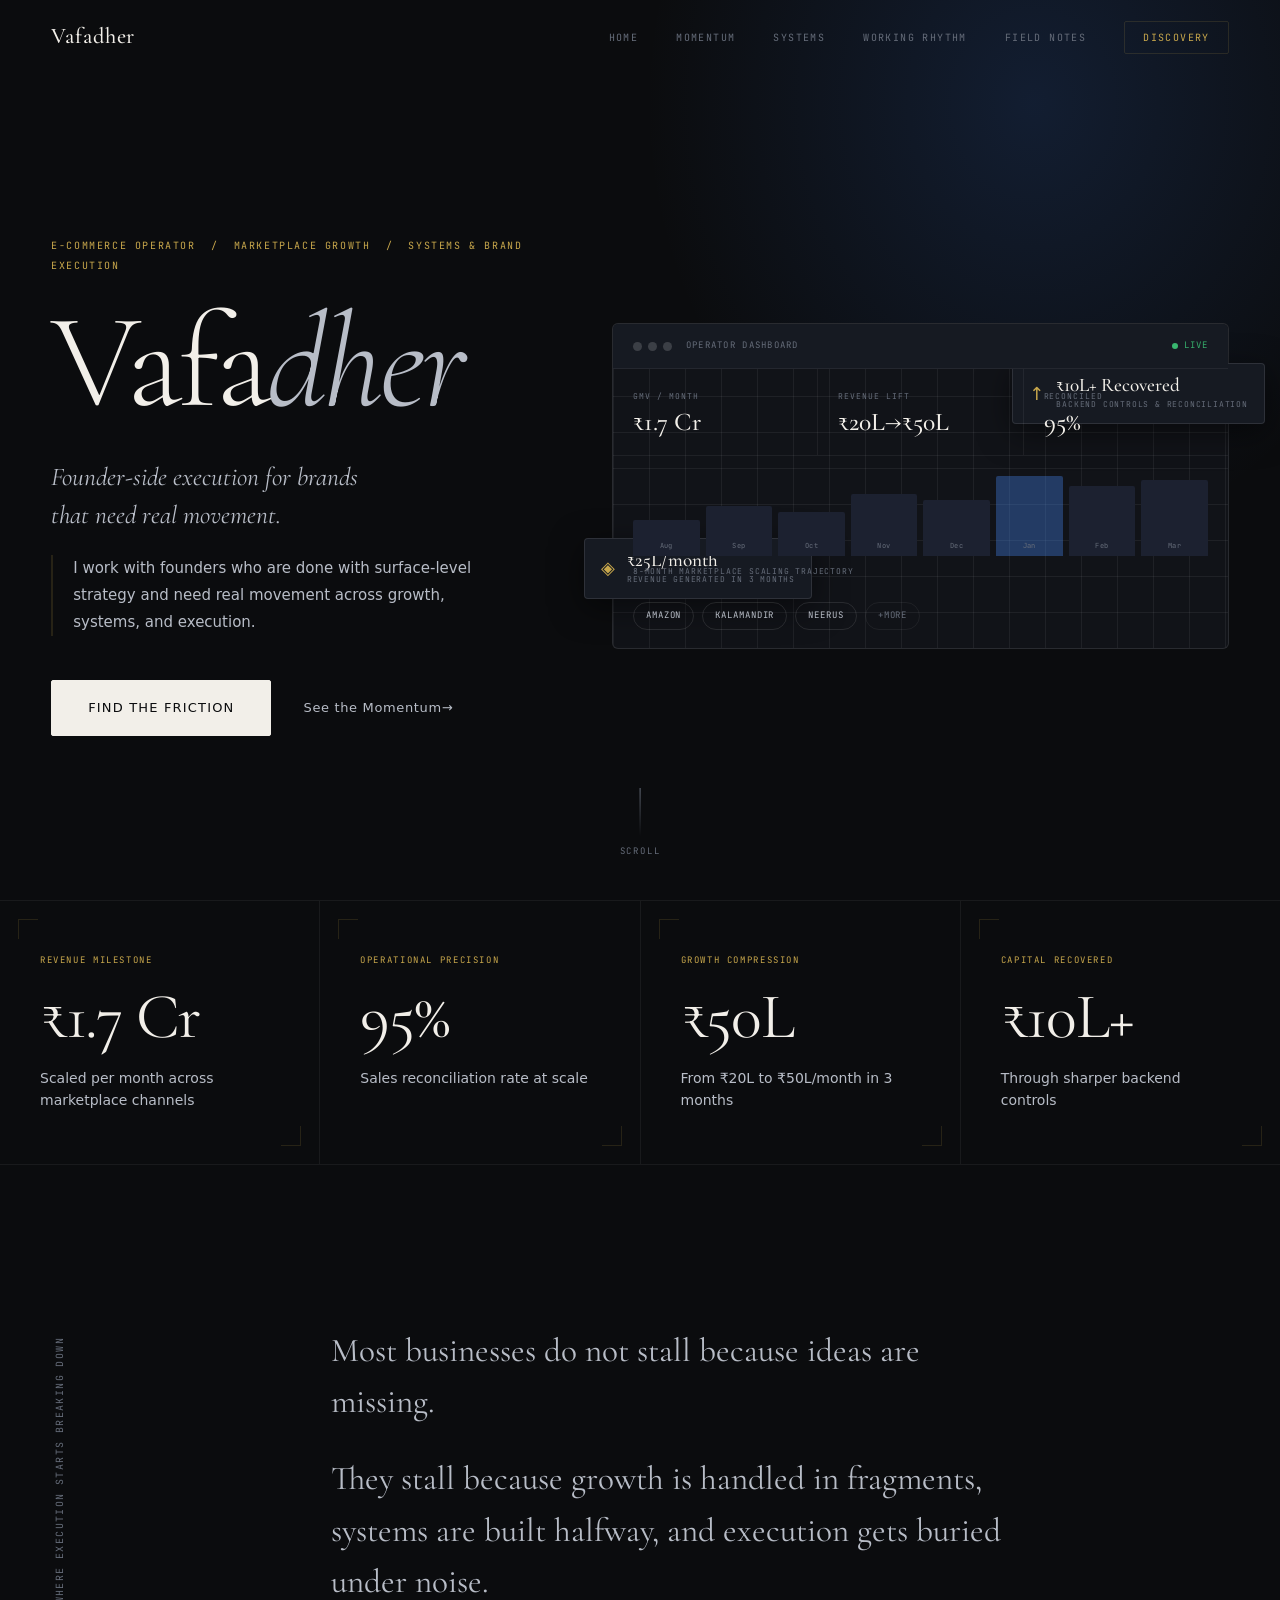
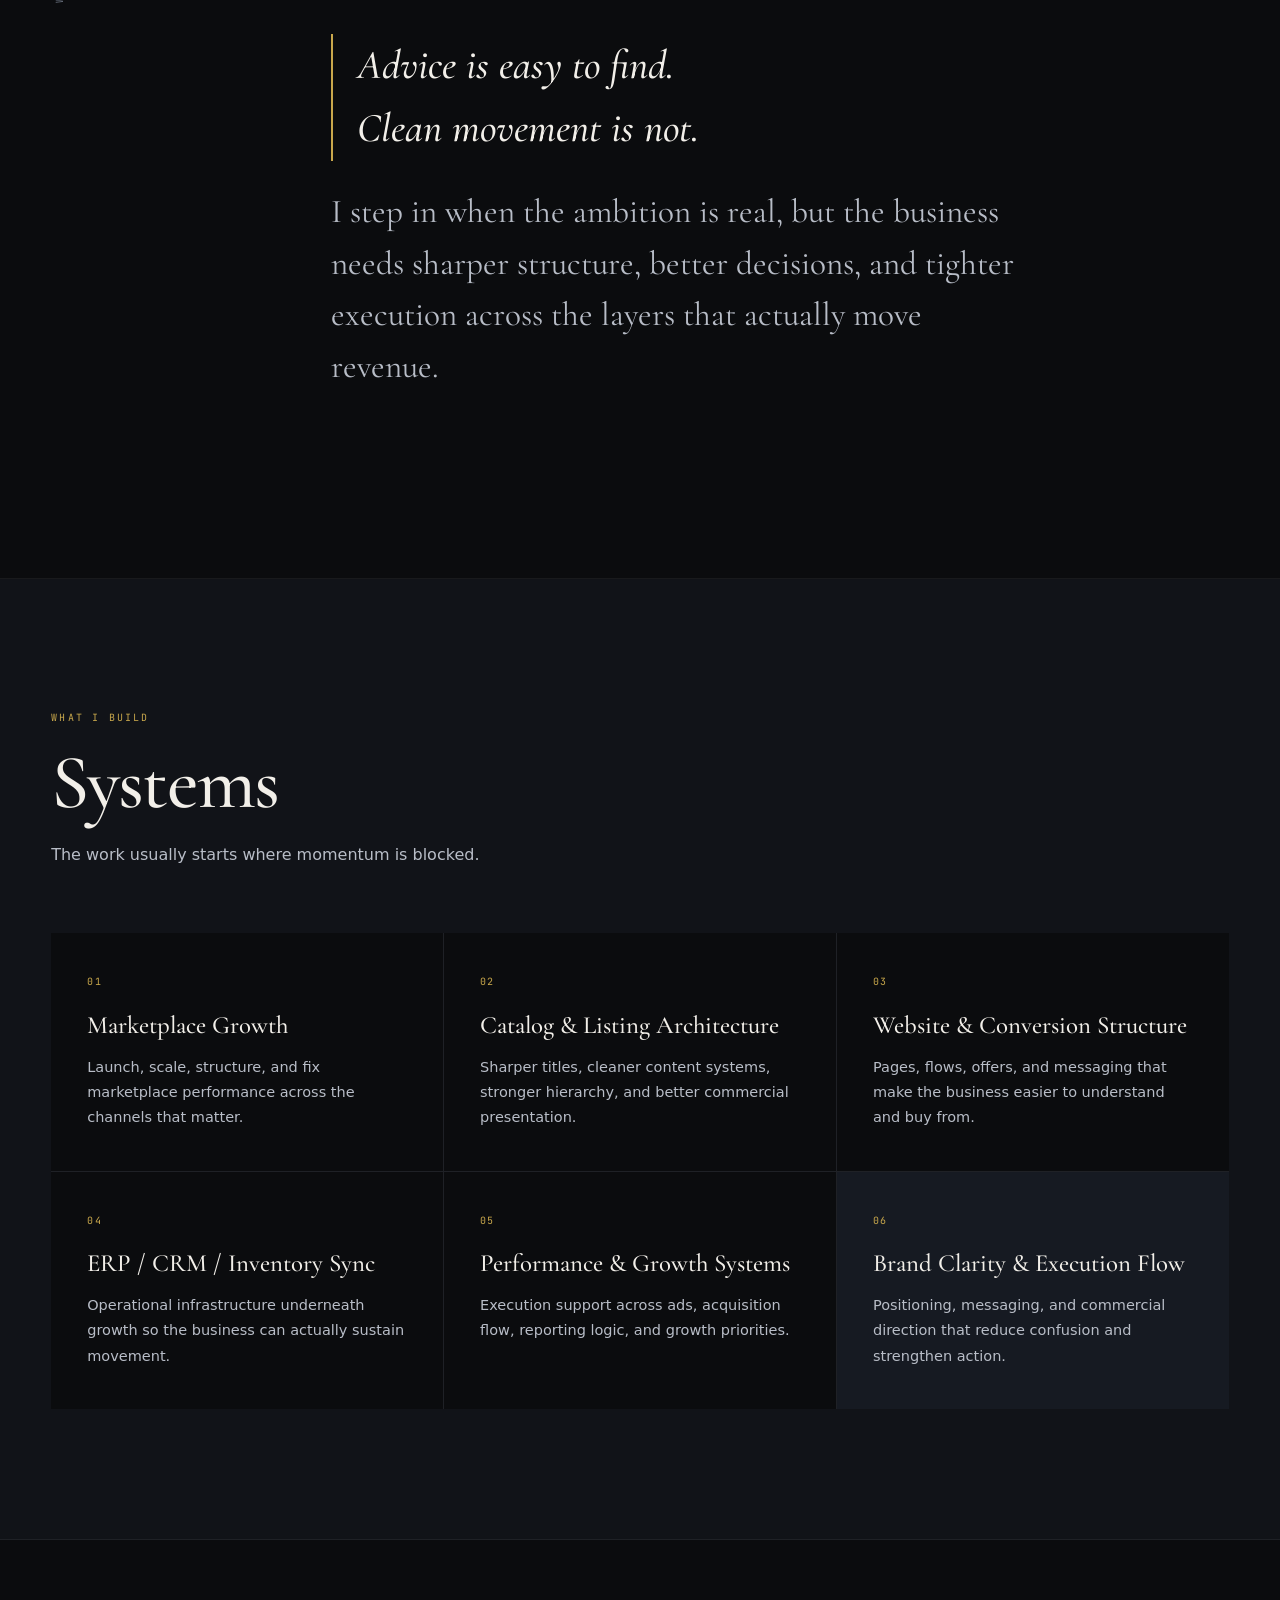
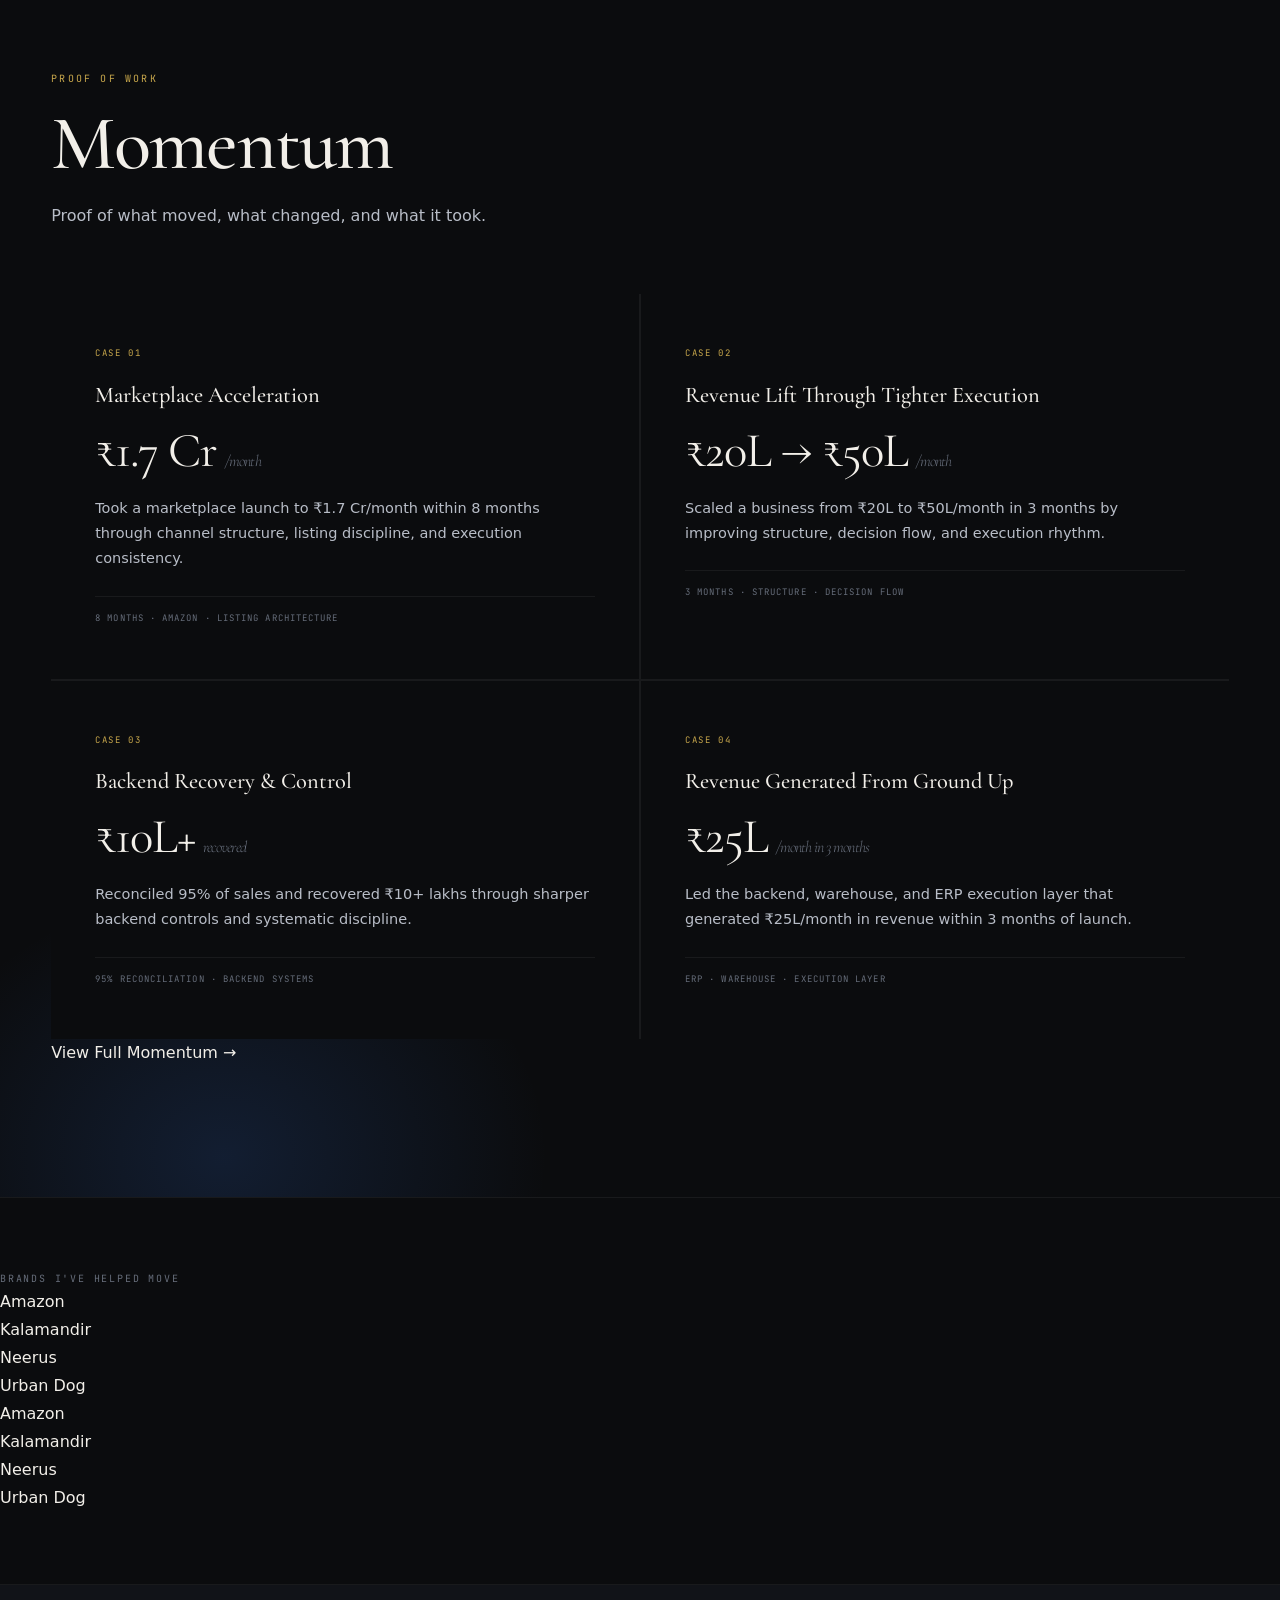
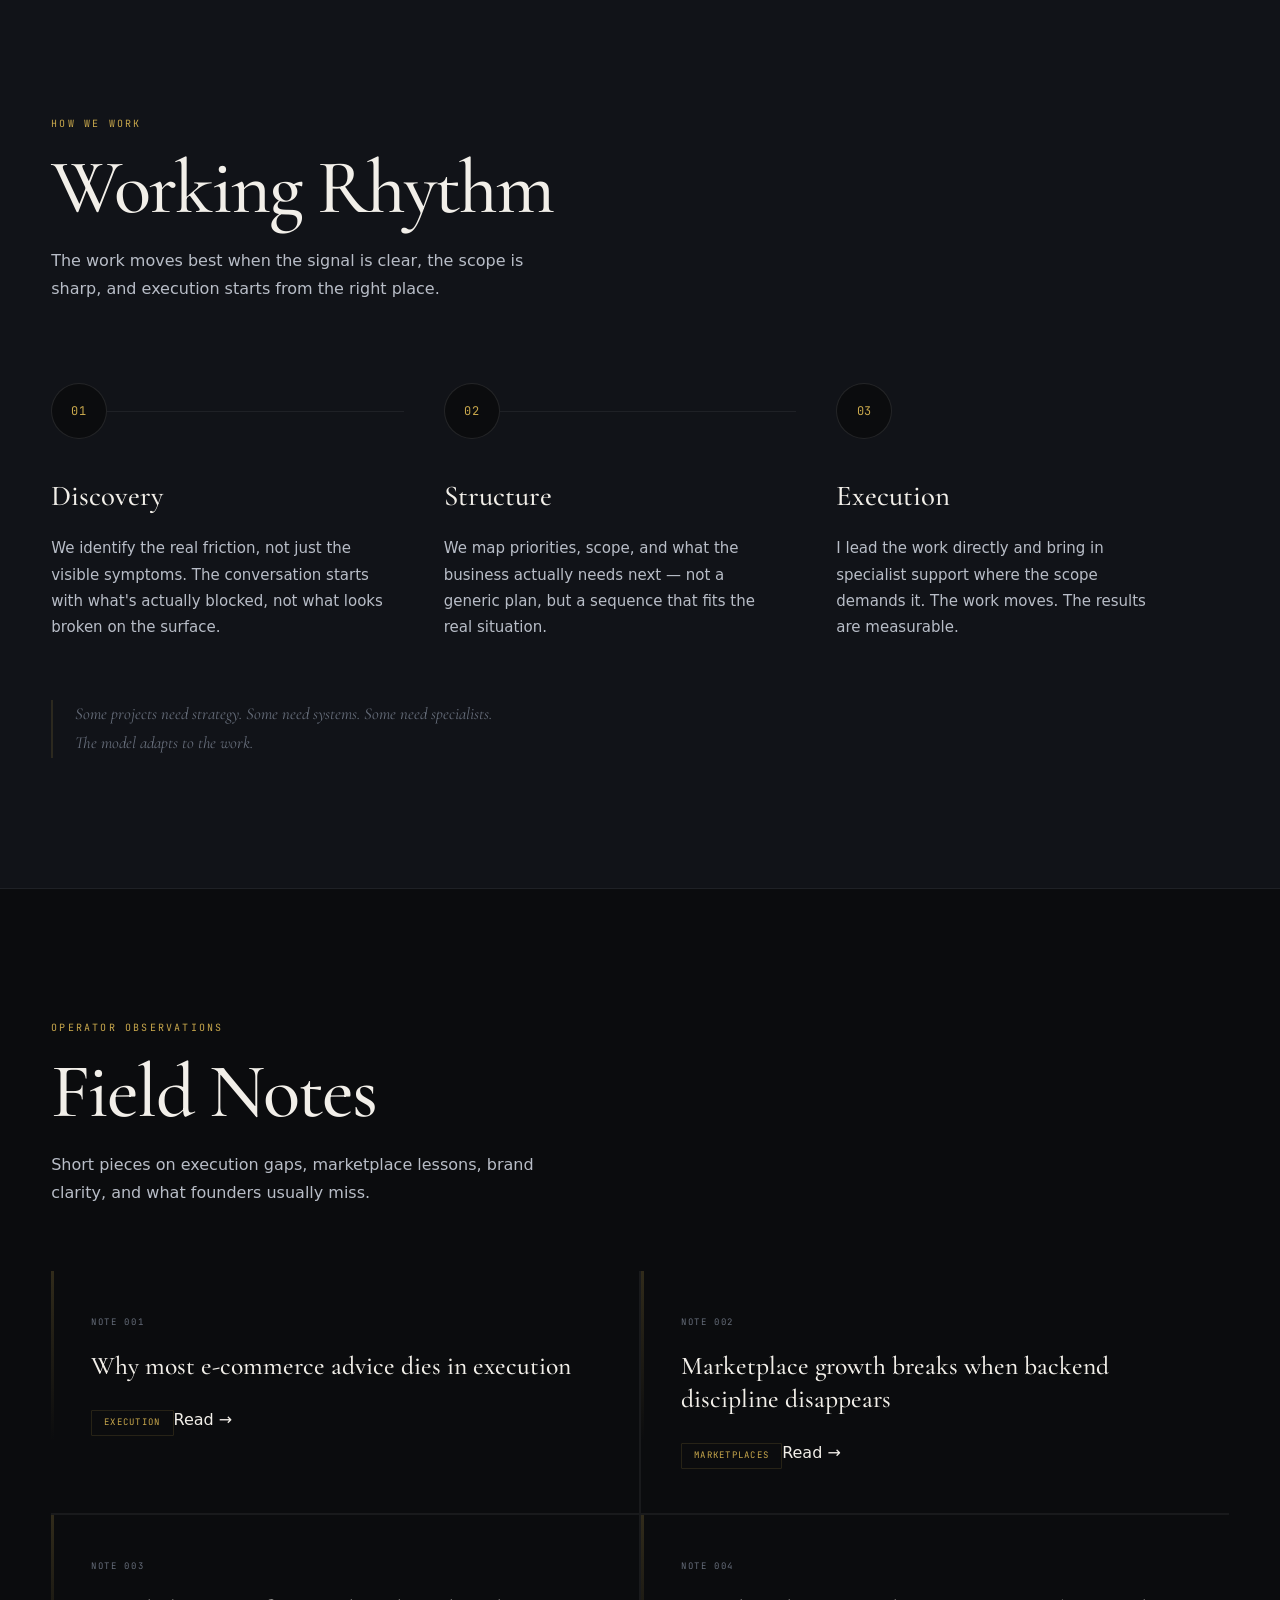
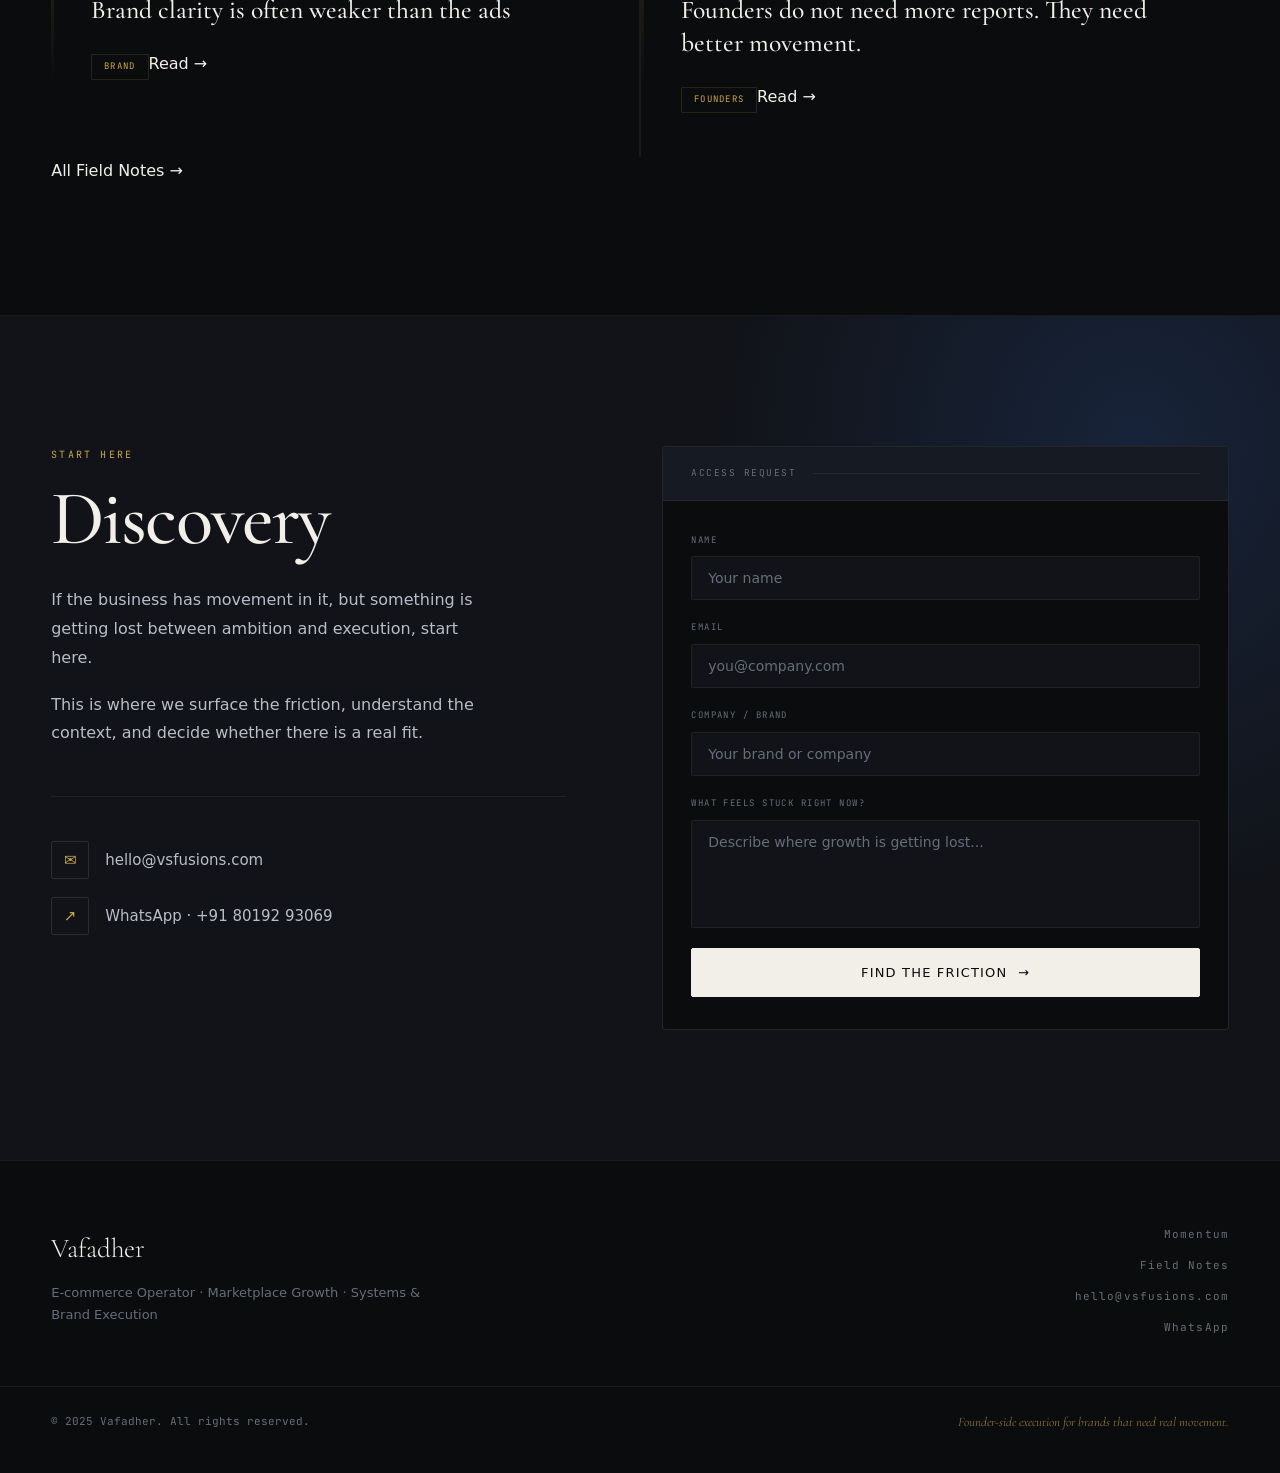
==== commit 5ff84a3e: "Update index.html" ====
--- a/index.html
+++ b/index.html
@@ -7,21 +7,21 @@
   <meta name="description" content="Founder-side execution for brands that need real movement across growth, systems, and execution." />
   <link rel="preconnect" href="https://fonts.googleapis.com" />
   <link rel="preconnect" href="https://fonts.gstatic.com" crossorigin />
-  <link href="https://fonts.googleapis.com/css2?family=Cormorant+Garamond:ital,wght@0,300;0,400;0,500;0,600;1,300;1,400;1,500&family=DM+Sans:opsz,wght@9..40,300;9..40,400;9..40,500;9..40,600&family=JetBrains+Mono:wght@300;400&display=swap" rel="stylesheet" />
+  <link href="https://fonts.googleapis.com/css2?family=Cormorant+Garamond:ital,wght@0,300;0,400;0,500;1,300;1,400;1,500&family=Inter:wght@300;400;500;600&family=JetBrains+Mono:wght@300;400&display=swap" rel="stylesheet" />
   <link rel="stylesheet" href="styles.css" />
 </head>
 <body>
-
-  <!-- NAV -->
+  <div class="grain" aria-hidden="true"></div>
+
   <nav class="nav" id="nav">
     <div class="nav-inner">
-      <a href="#" class="nav-logo">Vafadher</a>
+      <a href="index.html" class="nav-logo">Vafadher</a>
       <ul class="nav-links">
-        <li><a href="#" class="nav-link active">Home</a></li>
-        <li><a href="#momentum" class="nav-link">Momentum</a></li>
+        <li><a href="index.html" class="nav-link active">Home</a></li>
+        <li><a href="momentum.html" class="nav-link">Momentum</a></li>
         <li><a href="#systems" class="nav-link">Systems</a></li>
         <li><a href="#working-rhythm" class="nav-link">Working Rhythm</a></li>
-        <li><a href="#field-notes" class="nav-link">Field Notes</a></li>
+        <li><a href="field-notes.html" class="nav-link">Field Notes</a></li>
         <li><a href="#discovery" class="nav-link nav-cta">Discovery</a></li>
       </ul>
       <button class="nav-toggle" id="navToggle" aria-label="Toggle menu">
@@ -32,49 +32,39 @@
 
   <div class="mobile-nav" id="mobileNav">
     <ul>
-      <li><a href="#" class="mob-link">Home</a></li>
-      <li><a href="#momentum" class="mob-link">Momentum</a></li>
+      <li><a href="index.html" class="mob-link">Home</a></li>
+      <li><a href="momentum.html" class="mob-link">Momentum</a></li>
       <li><a href="#systems" class="mob-link">Systems</a></li>
       <li><a href="#working-rhythm" class="mob-link">Working Rhythm</a></li>
-      <li><a href="#field-notes" class="mob-link">Field Notes</a></li>
+      <li><a href="field-notes.html" class="mob-link">Field Notes</a></li>
       <li><a href="#discovery" class="mob-link">Discovery</a></li>
     </ul>
   </div>
 
-  <!-- ============================================================
-       HERO — Cinematic scene, asymmetric, Bombon-level presence
-       ============================================================ -->
+  <!-- HERO -->
   <section class="hero" id="hero">
     <div class="hero-atmosphere"></div>
-
     <div class="hero-inner">
-      <!-- LEFT -->
+
       <div class="hero-left" data-reveal>
         <span class="hero-overline">E-commerce Operator &nbsp;/&nbsp; Marketplace Growth &nbsp;/&nbsp; Systems & Brand Execution</span>
-        <h1 class="hero-title">Vafa<br><em>dher</em></h1>
+        <h1 class="hero-title">Vafa<em>dher</em></h1>
         <p class="hero-tagline">Founder-side execution for brands<br>that need real movement.</p>
         <p class="hero-body">I work with founders who are done with surface-level strategy and need real movement across growth, systems, and execution.</p>
         <div class="hero-actions">
           <a href="#discovery" class="btn-primary">Find the Friction</a>
-          <a href="#momentum" class="btn-ghost">See the Momentum &nbsp;↓</a>
-        </div>
-      </div>
-
-      <!-- RIGHT — operator console -->
+          <a href="momentum.html" class="btn-ghost">See the Momentum <span class="btn-arrow">→</span></a>
+        </div>
+      </div>
+
       <div class="hero-right" data-reveal data-reveal-delay="200">
         <div class="console-frame">
           <div class="console-grid-bg"></div>
-
-          <!-- Header bar -->
           <div class="console-topbar">
-            <div class="console-dots">
-              <span></span><span></span><span></span>
-            </div>
+            <div class="console-dots"><span></span><span></span><span></span></div>
             <span class="console-label">Operator Dashboard</span>
             <div class="console-live"><span class="live-dot"></span>Live</div>
           </div>
-
-          <!-- Metric row -->
           <div class="console-metrics-row">
             <div class="c-metric">
               <span class="c-metric-label">GMV / Month</span>
@@ -91,8 +81,6 @@
               <span class="c-metric-value">95%</span>
             </div>
           </div>
-
-          <!-- Bar chart area -->
           <div class="console-chart">
             <div class="chart-bars">
               <div class="chart-bar" style="--h:45%"><span>Aug</span></div>
@@ -104,10 +92,8 @@
               <div class="chart-bar" style="--h:88%"><span>Feb</span></div>
               <div class="chart-bar" style="--h:95%"><span>Mar</span></div>
             </div>
-            <div class="chart-label">8-month scaling trajectory</div>
-          </div>
-
-          <!-- Channel pills -->
+            <div class="chart-label">8-month marketplace scaling trajectory</div>
+          </div>
           <div class="console-channels">
             <span class="ch-pill">Amazon</span>
             <span class="ch-pill">Kalamandir</span>
@@ -115,70 +101,59 @@
             <span class="ch-pill ch-pill--dim">+more</span>
           </div>
         </div>
-
-        <!-- Floating signal cards -->
         <div class="sig-card sig-card--1">
           <span class="sig-icon">↑</span>
-          <div>
-            <p class="sig-val">₹10L+</p>
-            <p class="sig-sub">Backend recovered</p>
+          <div class="sig-text">
+            <p class="sig-val">₹10L+ Recovered</p>
+            <p class="sig-sub">Backend controls & reconciliation</p>
           </div>
         </div>
         <div class="sig-card sig-card--2">
           <span class="sig-icon">◈</span>
-          <div>
-            <p class="sig-val">3 months</p>
-            <p class="sig-sub">₹25L backend built</p>
-          </div>
-        </div>
-      </div>
-    </div>
-
+          <div class="sig-text">
+            <p class="sig-val">₹25L/month</p>
+            <p class="sig-sub">Revenue generated in 3 months</p>
+          </div>
+        </div>
+      </div>
+    </div>
     <div class="hero-scroll-hint">
       <div class="scroll-track"></div>
       <span>Scroll</span>
     </div>
   </section>
 
-  <!-- ============================================================
-       PROOF — 4 premium artifacts, Bombon stat-card energy
-       ============================================================ -->
+  <!-- PROOF -->
   <section class="proof" id="proof">
     <div class="proof-inner">
       <div class="proof-card" data-reveal>
-        <div class="proof-corner tl"></div>
-        <div class="proof-corner br"></div>
+        <div class="proof-corner tl"></div><div class="proof-corner br"></div>
         <p class="proof-micro">Revenue Milestone</p>
         <p class="proof-number">₹1.7 Cr</p>
-        <p class="proof-line">Scaled per month — marketplace channels</p>
+        <p class="proof-line">Scaled per month across marketplace channels</p>
       </div>
       <div class="proof-card" data-reveal data-reveal-delay="100">
-        <div class="proof-corner tl"></div>
-        <div class="proof-corner br"></div>
+        <div class="proof-corner tl"></div><div class="proof-corner br"></div>
         <p class="proof-micro">Operational Precision</p>
         <p class="proof-number">95%</p>
-        <p class="proof-line">Sales reconciliation at scale</p>
+        <p class="proof-line">Sales reconciliation rate at scale</p>
       </div>
       <div class="proof-card" data-reveal data-reveal-delay="200">
-        <div class="proof-corner tl"></div>
-        <div class="proof-corner br"></div>
+        <div class="proof-corner tl"></div><div class="proof-corner br"></div>
         <p class="proof-micro">Growth Compression</p>
         <p class="proof-number">₹50L</p>
-        <p class="proof-line">From ₹20L in just 3 months</p>
+        <p class="proof-line">From ₹20L to ₹50L/month in 3 months</p>
       </div>
       <div class="proof-card" data-reveal data-reveal-delay="300">
-        <div class="proof-corner tl"></div>
-        <div class="proof-corner br"></div>
-        <p class="proof-micro">Market Reach</p>
-        <p class="proof-number">Multi</p>
-        <p class="proof-line">Across major commerce channels</p>
-      </div>
-    </div>
-  </section>
-
-  <!-- ============================================================
-       BREAKDOWN — editorial, Jet-style large statement
-       ============================================================ -->
+        <div class="proof-corner tl"></div><div class="proof-corner br"></div>
+        <p class="proof-micro">Capital Recovered</p>
+        <p class="proof-number">₹10L+</p>
+        <p class="proof-line">Through sharper backend controls</p>
+      </div>
+    </div>
+  </section>
+
+  <!-- BREAKDOWN -->
   <section class="breakdown" id="breakdown">
     <div class="breakdown-inner">
       <div class="breakdown-tag" data-reveal>
@@ -193,9 +168,7 @@
     </div>
   </section>
 
-  <!-- ============================================================
-       SYSTEMS — blueprint grid, modular surfaces
-       ============================================================ -->
+  <!-- SYSTEMS — clean 3×2 grid, zero dead space -->
   <section class="systems" id="systems">
     <div class="systems-inner">
       <div class="systems-hd" data-reveal>
@@ -203,34 +176,33 @@
         <h2 class="section-h">Systems</h2>
         <p class="section-sub">The work usually starts where momentum is blocked.</p>
       </div>
-
       <div class="sys-grid">
-        <div class="sys-item sys-item--wide" data-reveal>
+        <div class="sys-item" data-reveal>
           <div class="sys-num">01</div>
           <h3>Marketplace Growth</h3>
           <p>Launch, scale, structure, and fix marketplace performance across the channels that matter.</p>
         </div>
-        <div class="sys-item" data-reveal data-reveal-delay="80">
+        <div class="sys-item" data-reveal data-reveal-delay="60">
           <div class="sys-num">02</div>
-          <h3>Catalog Architecture</h3>
+          <h3>Catalog & Listing Architecture</h3>
           <p>Sharper titles, cleaner content systems, stronger hierarchy, and better commercial presentation.</p>
         </div>
-        <div class="sys-item" data-reveal data-reveal-delay="140">
+        <div class="sys-item" data-reveal data-reveal-delay="120">
           <div class="sys-num">03</div>
-          <h3>Website & Conversion</h3>
+          <h3>Website & Conversion Structure</h3>
           <p>Pages, flows, offers, and messaging that make the business easier to understand and buy from.</p>
         </div>
-        <div class="sys-item sys-item--tall" data-reveal data-reveal-delay="60">
+        <div class="sys-item" data-reveal data-reveal-delay="60">
           <div class="sys-num">04</div>
           <h3>ERP / CRM / Inventory Sync</h3>
-          <p>Operational structure underneath growth so the business can actually sustain movement.</p>
-        </div>
-        <div class="sys-item" data-reveal data-reveal-delay="160">
+          <p>Operational infrastructure underneath growth so the business can actually sustain movement.</p>
+        </div>
+        <div class="sys-item" data-reveal data-reveal-delay="120">
           <div class="sys-num">05</div>
           <h3>Performance & Growth Systems</h3>
           <p>Execution support across ads, acquisition flow, reporting logic, and growth priorities.</p>
         </div>
-        <div class="sys-item sys-item--accent" data-reveal data-reveal-delay="220">
+        <div class="sys-item sys-item--accent" data-reveal data-reveal-delay="180">
           <div class="sys-num">06</div>
           <h3>Brand Clarity & Execution Flow</h3>
           <p>Positioning, messaging, and commercial direction that reduce confusion and strengthen action.</p>
@@ -239,9 +211,7 @@
     </div>
   </section>
 
-  <!-- ============================================================
-       MOMENTUM — case cards, Bombon-style signal energy
-       ============================================================ -->
+  <!-- MOMENTUM -->
   <section class="momentum" id="momentum">
     <div class="momentum-inner">
       <div class="momentum-hd" data-reveal>
@@ -249,7 +219,6 @@
         <h2 class="section-h">Momentum</h2>
         <p class="section-sub">Proof of what moved, what changed, and what it took.</p>
       </div>
-
       <div class="cases">
         <div class="case-card" data-reveal>
           <div class="case-badge">Case 01</div>
@@ -259,7 +228,6 @@
           <div class="case-rule"></div>
           <p class="case-tag">8 months · Amazon · Listing architecture</p>
         </div>
-
         <div class="case-card" data-reveal data-reveal-delay="100">
           <div class="case-badge">Case 02</div>
           <h3 class="case-title">Revenue Lift Through Tighter Execution</h3>
@@ -268,47 +236,49 @@
           <div class="case-rule"></div>
           <p class="case-tag">3 months · Structure · Decision flow</p>
         </div>
-
         <div class="case-card" data-reveal data-reveal-delay="200">
           <div class="case-badge">Case 03</div>
           <h3 class="case-title">Backend Recovery & Control</h3>
           <div class="case-result">₹10L+<span>recovered</span></div>
-          <p class="case-body">Reconciled 95% of sales and helped recover or save ₹10+ lakhs through sharper backend controls and discipline.</p>
+          <p class="case-body">Reconciled 95% of sales and recovered ₹10+ lakhs through sharper backend controls and systematic discipline.</p>
           <div class="case-rule"></div>
           <p class="case-tag">95% reconciliation · Backend systems</p>
         </div>
-
         <div class="case-card" data-reveal data-reveal-delay="300">
           <div class="case-badge">Case 04</div>
-          <h3 class="case-title">Backend Built for Growth</h3>
-          <div class="case-result">₹25L<span>in 3 months</span></div>
-          <p class="case-body">Led the backend, warehouse, and ERP execution layer that supported ₹25L/month within 3 months from a standing start.</p>
+          <h3 class="case-title">Revenue Generated From Ground Up</h3>
+          <div class="case-result">₹25L<span>/month in 3 months</span></div>
+          <p class="case-body">Led the backend, warehouse, and ERP execution layer that generated ₹25L/month in revenue within 3 months of launch.</p>
           <div class="case-rule"></div>
           <p class="case-tag">ERP · Warehouse · Execution layer</p>
         </div>
       </div>
-    </div>
-  </section>
-
-  <!-- ============================================================
-       BRANDS — quiet trust strip
-       ============================================================ -->
+      <div class="section-cta-row" data-reveal>
+        <a href="momentum.html" class="btn-outline">View Full Momentum →</a>
+      </div>
+    </div>
+  </section>
+
+  <!-- BRANDS — marquee -->
   <section class="brands" id="brands">
-    <div class="brands-inner">
-      <p class="brands-eyebrow" data-reveal>Brands I've helped move</p>
-      <div class="brands-row" data-reveal data-reveal-delay="100">
-        <span class="brand-name">Amazon</span>
-        <span class="brand-sep"></span>
-        <span class="brand-name">Kalamandir</span>
-        <span class="brand-sep"></span>
-        <span class="brand-name">Neerus</span>
-      </div>
-    </div>
-  </section>
-
-  <!-- ============================================================
-       WORKING RHYTHM — 3-step Jet-style progression
-       ============================================================ -->
+    <div class="brands-header" data-reveal>
+      <p class="brands-eyebrow">Brands I've Helped Move</p>
+    </div>
+    <div class="marquee-wrap" aria-label="Brands worked with">
+      <div class="marquee-track">
+        <div class="marquee-item"><div class="brand-text-logo">Amazon</div></div>
+        <div class="marquee-item"><div class="brand-text-logo">Kalamandir</div></div>
+        <div class="marquee-item"><div class="brand-text-logo">Neerus</div></div>
+        <div class="marquee-item"><div class="brand-text-logo">Urban Dog</div></div>
+        <div class="marquee-item" aria-hidden="true"><div class="brand-text-logo">Amazon</div></div>
+        <div class="marquee-item" aria-hidden="true"><div class="brand-text-logo">Kalamandir</div></div>
+        <div class="marquee-item" aria-hidden="true"><div class="brand-text-logo">Neerus</div></div>
+        <div class="marquee-item" aria-hidden="true"><div class="brand-text-logo">Urban Dog</div></div>
+      </div>
+    </div>
+  </section>
+
+  <!-- WORKING RHYTHM -->
   <section class="rhythm" id="working-rhythm">
     <div class="rhythm-inner">
       <div class="rhythm-hd" data-reveal>
@@ -316,97 +286,93 @@
         <h2 class="section-h">Working Rhythm</h2>
         <p class="section-sub">The work moves best when the signal is clear, the scope is sharp, and execution starts from the right place.</p>
       </div>
-
       <div class="rhythm-track">
         <div class="rhythm-step" data-reveal>
-          <div class="step-marker">
-            <span class="step-n">01</span>
-          </div>
+          <div class="step-marker"><span class="step-n">01</span></div>
           <div class="step-connector"></div>
           <div class="step-body">
             <h3>Discovery</h3>
-            <p>We identify the real friction, not just the visible symptoms.</p>
+            <p>We identify the real friction, not just the visible symptoms. The conversation starts with what's actually blocked, not what looks broken on the surface.</p>
           </div>
         </div>
         <div class="rhythm-step" data-reveal data-reveal-delay="140">
-          <div class="step-marker">
-            <span class="step-n">02</span>
-          </div>
+          <div class="step-marker"><span class="step-n">02</span></div>
           <div class="step-connector"></div>
           <div class="step-body">
             <h3>Structure</h3>
-            <p>We map priorities, scope, movement, and what the business actually needs next.</p>
+            <p>We map priorities, scope, and what the business actually needs next — not a generic plan, but a sequence that fits the real situation.</p>
           </div>
         </div>
         <div class="rhythm-step" data-reveal data-reveal-delay="280">
-          <div class="step-marker">
-            <span class="step-n">03</span>
-          </div>
+          <div class="step-marker"><span class="step-n">03</span></div>
           <div class="step-connector step-connector--last"></div>
           <div class="step-body">
             <h3>Execution</h3>
-            <p>I lead the work directly and bring in specialist support where the scope demands it.</p>
-          </div>
-        </div>
-      </div>
-
+            <p>I lead the work directly and bring in specialist support where the scope demands it. The work moves. The results are measurable.</p>
+          </div>
+        </div>
+      </div>
       <p class="rhythm-footnote" data-reveal>Some projects need strategy. Some need systems. Some need specialists.<br>The model adapts to the work.</p>
     </div>
   </section>
 
-  <!-- ============================================================
-       FIELD NOTES — editorial memo styling
-       ============================================================ -->
+  <!-- FIELD NOTES -->
   <section class="field-notes" id="field-notes">
     <div class="fn-inner">
       <div class="fn-hd" data-reveal>
         <span class="tag-label">Operator observations</span>
         <h2 class="section-h">Field Notes</h2>
-        <p class="section-sub">Short pieces on execution gaps, marketplace lessons, brand clarity, growth mistakes, and what founders usually miss.</p>
-      </div>
-
+        <p class="section-sub">Short pieces on execution gaps, marketplace lessons, brand clarity, and what founders usually miss.</p>
+      </div>
       <div class="fn-grid">
         <article class="fn-card" data-reveal>
           <div class="fn-accent-bar"></div>
-          <span class="fn-num">Note 001</span>
-          <h3>Why most e-commerce advice dies in execution</h3>
-          <span class="fn-tag">Execution</span>
+          <div class="fn-card-inner">
+            <span class="fn-num">Note 001</span>
+            <h3>Why most e-commerce advice dies in execution</h3>
+            <div class="fn-footer"><span class="fn-tag">Execution</span><a href="field-notes.html" class="fn-read">Read →</a></div>
+          </div>
         </article>
         <article class="fn-card" data-reveal data-reveal-delay="80">
           <div class="fn-accent-bar"></div>
-          <span class="fn-num">Note 002</span>
-          <h3>Marketplace growth breaks when backend discipline disappears</h3>
-          <span class="fn-tag">Marketplaces</span>
+          <div class="fn-card-inner">
+            <span class="fn-num">Note 002</span>
+            <h3>Marketplace growth breaks when backend discipline disappears</h3>
+            <div class="fn-footer"><span class="fn-tag">Marketplaces</span><a href="field-notes.html" class="fn-read">Read →</a></div>
+          </div>
         </article>
-        <article class="fn-card fn-card--wide" data-reveal data-reveal-delay="160">
+        <article class="fn-card" data-reveal data-reveal-delay="160">
           <div class="fn-accent-bar"></div>
-          <span class="fn-num">Note 003</span>
-          <h3>Brand clarity is often weaker than the ads</h3>
-          <span class="fn-tag">Brand</span>
+          <div class="fn-card-inner">
+            <span class="fn-num">Note 003</span>
+            <h3>Brand clarity is often weaker than the ads</h3>
+            <div class="fn-footer"><span class="fn-tag">Brand</span><a href="field-notes.html" class="fn-read">Read →</a></div>
+          </div>
         </article>
-        <article class="fn-card fn-card--wide" data-reveal data-reveal-delay="240">
+        <article class="fn-card" data-reveal data-reveal-delay="240">
           <div class="fn-accent-bar"></div>
-          <span class="fn-num">Note 004</span>
-          <h3>Founders do not need more reports. They need better movement.</h3>
-          <span class="fn-tag">Founders</span>
+          <div class="fn-card-inner">
+            <span class="fn-num">Note 004</span>
+            <h3>Founders do not need more reports. They need better movement.</h3>
+            <div class="fn-footer"><span class="fn-tag">Founders</span><a href="field-notes.html" class="fn-read">Read →</a></div>
+          </div>
         </article>
       </div>
-    </div>
-  </section>
-
-  <!-- ============================================================
-       DISCOVERY — asymmetric premium intake
-       ============================================================ -->
+      <div class="section-cta-row" data-reveal>
+        <a href="field-notes.html" class="btn-outline">All Field Notes →</a>
+      </div>
+    </div>
+  </section>
+
+  <!-- DISCOVERY -->
   <section class="discovery" id="discovery">
     <div class="discovery-atmosphere"></div>
     <div class="discovery-inner">
-
       <div class="disc-left" data-reveal>
         <span class="tag-label">Start here</span>
         <h2 class="section-h disc-h">Discovery</h2>
         <p class="disc-body">If the business has movement in it, but something is getting lost between ambition and execution, start here.</p>
         <p class="disc-body">This is where we surface the friction, understand the context, and decide whether there is a real fit.</p>
-
         <div class="disc-contacts">
           <a href="mailto:hello@vsfusions.com" class="disc-link">
             <div class="disc-link-icon">✉</div>
@@ -418,7 +384,6 @@
           </a>
         </div>
       </div>
-
       <div class="disc-right" data-reveal data-reveal-delay="180">
         <div class="disc-form-panel">
           <div class="disc-form-top">
@@ -428,11 +393,11 @@
           <form id="discForm">
             <div class="f-field">
               <label for="f-name">Name</label>
-              <input type="text" id="f-name" placeholder="Your name" />
+              <input type="text" id="f-name" placeholder="Your name" autocomplete="name" />
             </div>
             <div class="f-field">
               <label for="f-email">Email</label>
-              <input type="email" id="f-email" placeholder="you@company.com" />
+              <input type="email" id="f-email" placeholder="you@company.com" autocomplete="email" />
             </div>
             <div class="f-field">
               <label for="f-brand">Company / Brand</label>
@@ -440,27 +405,27 @@
             </div>
             <div class="f-field">
               <label for="f-stuck">What feels stuck right now?</label>
-              <textarea id="f-stuck" rows="4" placeholder="Describe where growth is getting lost..."></textarea>
+              <textarea id="f-stuck" rows="5" placeholder="Describe where growth is getting lost..."></textarea>
             </div>
             <button type="submit" class="btn-primary btn-full">Find the Friction &nbsp;→</button>
           </form>
         </div>
       </div>
-
-    </div>
-  </section>
-
-  <!-- FOOTER -->
+    </div>
+  </section>
+
   <footer class="footer">
     <div class="footer-inner">
       <div>
         <p class="footer-logo">Vafadher</p>
         <p class="footer-pos">E-commerce Operator · Marketplace Growth · Systems & Brand Execution</p>
       </div>
-      <div class="footer-links">
+      <nav class="footer-links" aria-label="Footer navigation">
+        <a href="momentum.html">Momentum</a>
+        <a href="field-notes.html">Field Notes</a>
         <a href="mailto:hello@vsfusions.com">hello@vsfusions.com</a>
-        <a href="https://wa.me/918019293069" target="_blank">WhatsApp</a>
-      </div>
+        <a href="https://wa.me/918019293069" target="_blank" rel="noopener">WhatsApp</a>
+      </nav>
     </div>
     <div class="footer-base">
       <p>© 2025 Vafadher. All rights reserved.</p>
--- a/styles.css
+++ b/styles.css
@@ -1,45 +1,52 @@
 /* ============================================================
-   VAFADHER â€” Premium Founder Brand v2
-   High contrast Â· Bold type Â· Cinematic Â· Architectural
+   VAFADHER v3 — Original colours, Bombon/Jet composition
    ============================================================ */
 
 *, *::before, *::after { box-sizing: border-box; margin: 0; padding: 0; }
 
 :root {
-  --canvas:        #080909;
-  --surface-1:     #0f1114;
-  --surface-2:     #151820;
-  --surface-3:     #1a1f2b;
-  --border-dim:    rgba(255,255,255,0.07);
-  --border-soft:   rgba(255,255,255,0.12);
-  --border-mid:    rgba(255,255,255,0.22);
-
-  --text-primary:  #f8f7f4;
-  --text-secondary:#c8ccd4;
-  --text-muted:    #888f9e;
-
-  --gold:          #c9a84c;
-  --gold-dim:      rgba(201,168,76,0.18);
-  --gold-faint:    rgba(201,168,76,0.07);
-
-  --blue-glow:     rgba(56,116,212,0.20);
-  --blue-mid:      rgba(70,135,240,0.28);
-  --blue-accent:   #4687f0;
-
-  --ff-display:    'Cormorant Garamond', Georgia, serif;
-  --ff-body:       'DM Sans', system-ui, sans-serif;
-  --ff-mono:       'JetBrains Mono', monospace;
-
-  --nav-h:         72px;
-  --ease-out:      cubic-bezier(0.16, 1, 0.3, 1);
-}
-
-html { scroll-behavior: smooth; font-size: 16px; }
+  /* ---- Original brand colours — unchanged ---- */
+  --canvas:       #0b0c0e;
+  --surf-1:       #111318;
+  --surf-2:       #161a22;
+  --surf-3:       #1c2130;
+  --b-dim:        rgba(255,255,255,0.06);
+  --b-soft:       rgba(255,255,255,0.10);
+  --b-mid:        rgba(255,255,255,0.16);
+
+  /* ---- Text: MUCH brighter now ---- */
+  --t-primary:    #f2efe9;
+  --t-secondary:  #b8bdc7;
+  --t-muted:      #666d7a;
+
+  /* ---- Gold: micro accents only ---- */
+  --gold:         #c9a84c;
+  --gold-dim:     rgba(201,168,76,0.15);
+  --gold-faint:   rgba(201,168,76,0.05);
+
+  /* ---- Steel-blue atmospheric glow ---- */
+  --blue:         rgba(52,110,210,0.18);
+  --blue-mid:     rgba(70,130,240,0.22);
+  --blue-acc:     #4687f0;
+
+  /* ---- Type ---- */
+  --display:      'Cormorant Garamond', Georgia, serif;
+  --body:         'DM Sans', system-ui, sans-serif;
+  --mono:         'JetBrains Mono', monospace;
+
+  --nav-h:        72px;
+  --ease:         cubic-bezier(0.16, 1, 0.3, 1);
+  --max-w:        1280px;
+  --pad:          clamp(24px, 4vw, 56px);
+}
+
+html { scroll-behavior: smooth; }
 
 body {
   background: var(--canvas);
-  color: var(--text-primary);
-  font-family: var(--ff-body);
+  color: var(--t-primary);
+  font-family: var(--body);
+  font-size: 16px;
   font-weight: 400;
   line-height: 1.75;
   overflow-x: hidden;
@@ -49,628 +56,832 @@
 a { color: inherit; text-decoration: none; }
 ul { list-style: none; }
 
-/* ---- SHARED TYPOGRAPHY ---- */
-.section-overline {
-  font-family: var(--ff-mono);
-  font-size: 11px;
-  letter-spacing: 0.2em;
+/* ---- Shared ---- */
+.tag-label {
+  display: block;
+  font-family: var(--mono);
+  font-size: 10px;
+  letter-spacing: 0.22em;
   text-transform: uppercase;
   color: var(--gold);
-  margin-bottom: 16px;
-  display: block;
-}
-
-.section-heading {
-  font-family: var(--ff-display);
-  font-size: clamp(2.8rem, 5.5vw, 4.8rem);
+  margin-bottom: 18px;
+}
+
+.section-h {
+  font-family: var(--display);
+  font-size: clamp(3rem, 6vw, 5.5rem);
   font-weight: 500;
-  line-height: 1.05;
-  letter-spacing: -0.02em;
-  color: var(--text-primary);
-  margin-bottom: 1.4rem;
-}
-
-/* ---- BUTTONS ---- */
-.btn {
+  line-height: 1.0;
+  letter-spacing: -0.025em;
+  color: var(--t-primary);
+  margin-bottom: 20px;
+}
+
+.section-sub {
+  font-size: 16px;
+  font-weight: 400;
+  color: var(--t-secondary);
+  line-height: 1.75;
+  max-width: 520px;
+}
+
+/* ---- Buttons ---- */
+.btn-primary {
   display: inline-flex;
   align-items: center;
-  gap: 10px;
-  font-family: var(--ff-body);
+  justify-content: center;
+  font-family: var(--body);
   font-size: 13px;
   font-weight: 500;
-  letter-spacing: 0.08em;
+  letter-spacing: 0.09em;
   text-transform: uppercase;
-  padding: 15px 32px;
+  padding: 16px 36px;
+  background: var(--t-primary);
+  color: var(--canvas);
+  border: 1px solid var(--t-primary);
   border-radius: 2px;
   cursor: pointer;
-  transition: all 0.28s var(--ease-out);
-  border: 1px solid transparent;
+  transition: all 0.28s var(--ease);
   white-space: nowrap;
 }
-.btn--primary {
-  background: var(--text-primary);
-  color: #080909;
-  border-color: var(--text-primary);
-}
-.btn--primary:hover {
+.btn-primary:hover {
   background: transparent;
-  color: var(--text-primary);
-}
-.btn--ghost {
-  background: transparent;
-  color: var(--text-secondary);
-  border-color: var(--border-soft);
-}
-.btn--ghost:hover {
-  border-color: var(--border-mid);
-  color: var(--text-primary);
-}
-.btn--full { width: 100%; justify-content: center; }
-
-/* ---- REVEAL ---- */
+  color: var(--t-primary);
+}
+.btn-ghost {
+  display: inline-flex;
+  align-items: center;
+  font-family: var(--body);
+  font-size: 13px;
+  font-weight: 400;
+  color: var(--t-secondary);
+  letter-spacing: 0.05em;
+  padding: 16px 0;
+  transition: color 0.2s;
+  border: none;
+  background: none;
+  cursor: pointer;
+}
+.btn-ghost:hover { color: var(--t-primary); }
+.btn-full { width: 100%; }
+
+/* ---- Reveal ---- */
 [data-reveal] {
   opacity: 0;
-  transform: translateY(28px);
-  transition: opacity 0.85s var(--ease-out), transform 0.85s var(--ease-out);
-}
-[data-reveal].is-visible { opacity: 1; transform: none; }
+  transform: translateY(30px);
+  transition: opacity 0.9s var(--ease), transform 0.9s var(--ease);
+}
+[data-reveal].visible { opacity: 1; transform: none; }
 [data-reveal-delay="80"]  { transition-delay: 80ms; }
 [data-reveal-delay="100"] { transition-delay: 100ms; }
 [data-reveal-delay="120"] { transition-delay: 120ms; }
-[data-reveal-delay="150"] { transition-delay: 150ms; }
+[data-reveal-delay="140"] { transition-delay: 140ms; }
 [data-reveal-delay="160"] { transition-delay: 160ms; }
 [data-reveal-delay="180"] { transition-delay: 180ms; }
 [data-reveal-delay="200"] { transition-delay: 200ms; }
+[data-reveal-delay="220"] { transition-delay: 220ms; }
 [data-reveal-delay="240"] { transition-delay: 240ms; }
+[data-reveal-delay="280"] { transition-delay: 280ms; }
 [data-reveal-delay="300"] { transition-delay: 300ms; }
 
-/* ============================================================ NAV */
+/* ============================================================
+   NAV
+   ============================================================ */
 .nav {
-  position: fixed;
-  top: 0; left: 0; right: 0;
-  z-index: 100;
-  height: var(--nav-h);
+  position: fixed; top: 0; left: 0; right: 0;
+  z-index: 200; height: var(--nav-h);
+  transition: background 0.4s, border-color 0.4s;
   border-bottom: 1px solid transparent;
-  transition: border-color 0.4s, background 0.4s;
 }
 .nav.scrolled {
-  background: rgba(8,9,9,0.94);
-  backdrop-filter: blur(20px);
-  border-color: var(--border-dim);
+  background: rgba(11,12,14,0.92);
+  backdrop-filter: blur(18px);
+  border-color: var(--b-dim);
 }
 .nav-inner {
-  max-width: 1300px;
-  margin: 0 auto;
-  padding: 0 48px;
-  height: 100%;
-  display: flex;
-  align-items: center;
-  justify-content: space-between;
+  max-width: var(--max-w); margin: 0 auto;
+  padding: 0 var(--pad); height: 100%;
+  display: flex; align-items: center; justify-content: space-between;
 }
 .nav-logo {
-  font-family: var(--ff-display);
-  font-size: 1.35rem;
-  font-weight: 500;
-  letter-spacing: 0.05em;
-  color: var(--text-primary);
+  font-family: var(--display); font-size: 1.4rem; font-weight: 500;
+  letter-spacing: 0.04em; color: var(--t-primary);
   transition: opacity 0.2s;
 }
-.nav-logo:hover { opacity: 0.65; }
-.nav-links { display: flex; align-items: center; gap: 40px; }
+.nav-logo:hover { opacity: 0.6; }
+
+.nav-links { display: flex; align-items: center; gap: 38px; }
 .nav-link {
-  font-family: var(--ff-mono);
-  font-size: 10.5px;
-  letter-spacing: 0.12em;
-  text-transform: uppercase;
-  color: var(--text-muted);
-  transition: color 0.2s;
+  font-family: var(--mono); font-size: 10px; letter-spacing: 0.14em;
+  text-transform: uppercase; color: var(--t-muted);
+  position: relative; transition: color 0.2s;
+}
+.nav-link::after {
+  content: ''; position: absolute; bottom: -4px; left: 0;
+  width: 0; height: 1px; background: var(--gold);
+  transition: width 0.3s var(--ease);
+}
+.nav-link:hover, .nav-link.active { color: var(--t-primary); }
+.nav-link:hover::after, .nav-link.active::after { width: 100%; }
+
+.nav-cta {
+  font-family: var(--mono); font-size: 10px; letter-spacing: 0.14em;
+  text-transform: uppercase; color: var(--gold);
+  border: 1px solid var(--gold-dim); padding: 9px 18px; border-radius: 2px;
+  transition: background 0.2s;
+}
+.nav-cta:hover { background: var(--gold-dim); }
+
+.nav-toggle {
+  display: none; flex-direction: column; gap: 5px;
+  background: none; border: none; cursor: pointer; padding: 8px;
+}
+.nav-toggle span { display: block; width: 22px; height: 1px; background: var(--t-secondary); }
+
+.mobile-nav {
+  display: none; position: fixed; top: var(--nav-h); left: 0; right: 0;
+  background: rgba(11,12,14,0.97); backdrop-filter: blur(20px);
+  border-bottom: 1px solid var(--b-dim); z-index: 190;
+  padding: 20px var(--pad); opacity: 0; transform: translateY(-6px);
+  pointer-events: none; transition: all 0.3s var(--ease);
+}
+.mobile-nav.open { opacity: 1; transform: none; pointer-events: auto; }
+.mob-link {
+  display: block; font-family: var(--mono); font-size: 11px;
+  letter-spacing: 0.12em; text-transform: uppercase;
+  color: var(--t-secondary); padding: 14px 0;
+  border-bottom: 1px solid var(--b-dim); transition: color 0.2s;
+}
+.mob-link:hover { color: var(--t-primary); }
+
+/* ============================================================
+   HERO
+   ============================================================ */
+.hero {
+  position: relative; min-height: 100vh;
+  display: flex; align-items: center;
+  overflow: hidden; padding-top: var(--nav-h);
+}
+
+.hero-atmosphere {
+  position: absolute; top: -20%; right: -10%;
+  width: 65vw; height: 90vh;
+  background: radial-gradient(ellipse at 55% 35%, var(--blue) 0%, transparent 60%);
+  pointer-events: none;
+}
+
+.hero-inner {
+  position: relative; z-index: 2;
+  max-width: var(--max-w); width: 100%;
+  margin: 0 auto; padding: 80px var(--pad);
+  display: grid; grid-template-columns: 45fr 55fr;
+  gap: 56px; align-items: center;
+}
+
+/* Left */
+.hero-overline {
+  display: block; font-family: var(--mono); font-size: 10px;
+  letter-spacing: 0.16em; text-transform: uppercase;
+  color: var(--gold); margin-bottom: 28px; line-height: 2;
+}
+
+/* Bombon-level hero title — dominant, unmissable */
+.hero-title {
+  font-family: var(--display);
+  font-size: clamp(5.5rem, 10.5vw, 10rem);
+  font-weight: 300; line-height: 0.88;
+  letter-spacing: -0.03em; color: var(--t-primary);
+  margin-bottom: 36px;
+}
+.hero-title em {
+  font-style: italic; font-weight: 300;
+  color: var(--t-secondary);
+}
+
+.hero-tagline {
+  font-family: var(--display); font-size: clamp(1.2rem, 2vw, 1.6rem);
+  font-weight: 400; font-style: italic;
+  color: var(--t-secondary); margin-bottom: 20px; line-height: 1.5;
+}
+
+.hero-body {
+  font-size: 15px; font-weight: 400; color: var(--t-secondary);
+  line-height: 1.8; max-width: 440px; margin-bottom: 44px;
+  padding-left: 20px; border-left: 2px solid var(--gold-dim);
+}
+
+.hero-actions { display: flex; align-items: center; gap: 32px; flex-wrap: wrap; }
+
+/* Right — Console */
+.hero-right { position: relative; }
+
+.console-frame {
+  background: var(--surf-1);
+  border: 1px solid var(--b-soft);
+  border-radius: 6px;
+  overflow: hidden;
   position: relative;
 }
-.nav-link::after {
-  content: '';
-  position: absolute;
-  bottom: -4px; left: 0;
-  width: 0; height: 1px;
-  background: var(--gold);
-  transition: width 0.3s var(--ease-out);
-}
-.nav-link:hover, .nav-link.active { color: var(--text-primary); }
-.nav-link:hover::after, .nav-link.active::after { width: 100%; }
-.nav-link--cta {
-  color: var(--gold);
-  border: 1px solid var(--gold-dim);
-  padding: 8px 18px;
-  border-radius: 2px;
-  transition: background 0.2s;
-}
-.nav-link--cta::after { display: none; }
-.nav-link--cta:hover { background: var(--gold-dim); color: var(--gold); }
-.nav-toggle {
-  display: none;
-  flex-direction: column;
-  gap: 5px;
-  background: none;
-  border: none;
-  cursor: pointer;
-  padding: 8px;
-}
-.nav-toggle span { display: block; width: 22px; height: 1px; background: var(--text-secondary); }
-.mobile-nav {
-  display: none;
-  position: fixed;
-  top: var(--nav-h); left: 0; right: 0;
-  background: rgba(8,9,9,0.98);
-  backdrop-filter: blur(20px);
-  border-bottom: 1px solid var(--border-dim);
-  z-index: 99;
-  padding: 24px 40px;
-  transform: translateY(-8px);
-  opacity: 0;
-  pointer-events: none;
-  transition: all 0.3s var(--ease-out);
-}
-.mobile-nav.open { transform: none; opacity: 1; pointer-events: auto; }
-.mobile-nav-link {
-  display: block;
-  font-family: var(--ff-mono);
-  font-size: 12px;
-  letter-spacing: 0.1em;
-  text-transform: uppercase;
-  color: var(--text-secondary);
-  padding: 14px 0;
-  border-bottom: 1px solid var(--border-dim);
-  transition: color 0.2s;
-}
-.mobile-nav-link:hover { color: var(--text-primary); }
-
-/* ============================================================ HERO */
-.hero {
-  position: relative;
-  min-height: 100vh;
-  display: flex;
-  align-items: center;
-  overflow: hidden;
-  padding-top: var(--nav-h);
-}
-.hero-glow {
-  position: absolute;
-  top: -15%; right: -8%;
-  width: 58vw; height: 85vh;
-  background: radial-gradient(ellipse at 55% 35%, var(--blue-glow) 0%, transparent 60%);
-  pointer-events: none;
-}
-.hero-inner {
-  position: relative;
-  z-index: 2;
-  max-width: 1300px;
-  width: 100%;
-  margin: 0 auto;
-  padding: 80px 48px;
-  display: grid;
-  grid-template-columns: 44fr 56fr;
-  gap: 64px;
-  align-items: center;
-}
-.hero-overline {
-  font-family: var(--ff-mono);
-  font-size: 10px;
-  letter-spacing: 0.18em;
-  text-transform: uppercase;
-  color: var(--gold);
-  margin-bottom: 24px;
-  line-height: 2;
-  display: block;
-}
-.hero-title {
-  font-family: var(--ff-display);
-  font-size: clamp(5rem, 9.5vw, 9rem);
-  font-weight: 300;
-  line-height: 0.92;
-  letter-spacing: -0.025em;
-  color: var(--text-primary);
-  margin-bottom: 32px;
-}
-.hero-support {
-  font-family: var(--ff-display);
-  font-size: clamp(1.15rem, 2vw, 1.5rem);
-  font-weight: 400;
-  font-style: italic;
-  color: var(--text-secondary);
-  margin-bottom: 20px;
-  line-height: 1.5;
-}
-.hero-statement {
-  font-size: 16px;
-  font-weight: 400;
-  color: var(--text-secondary);
-  line-height: 1.8;
-  max-width: 460px;
-  margin-bottom: 44px;
-  border-left: 2px solid var(--gold-dim);
-  padding-left: 22px;
-}
-.hero-ctas { display: flex; gap: 16px; flex-wrap: wrap; }
-
-/* Console */
-.hero-console { position: relative; height: 460px; }
-.console-bg-panel {
-  position: absolute; inset: 0;
-  background: var(--surface-1);
-  border: 1px solid var(--border-dim);
-  border-radius: 4px;
-}
-.console-grid {
+
+.console-grid-bg {
   position: absolute; inset: 0;
   background-image:
-    linear-gradient(var(--border-dim) 1px, transparent 1px),
-    linear-gradient(90deg, var(--border-dim) 1px, transparent 1px);
-  background-size: 44px 44px;
+    linear-gradient(var(--b-dim) 1px, transparent 1px),
+    linear-gradient(90deg, var(--b-dim) 1px, transparent 1px);
+  background-size: 36px 36px;
+  pointer-events: none;
+}
+
+.console-topbar {
+  display: flex; align-items: center; gap: 10px;
+  padding: 14px 20px;
+  border-bottom: 1px solid var(--b-dim);
+  background: var(--surf-2);
+  position: relative; z-index: 1;
+}
+.console-dots { display: flex; gap: 6px; }
+.console-dots span {
+  width: 9px; height: 9px; border-radius: 50%; background: var(--b-mid);
+}
+.console-label {
+  font-family: var(--mono); font-size: 9px; letter-spacing: 0.14em;
+  text-transform: uppercase; color: var(--t-muted); margin-left: 4px;
+}
+.console-live {
+  display: flex; align-items: center; gap: 6px; margin-left: auto;
+  font-family: var(--mono); font-size: 9px; letter-spacing: 0.1em;
+  text-transform: uppercase; color: rgba(60,200,120,0.85);
+}
+.live-dot {
+  width: 6px; height: 6px; border-radius: 50%;
+  background: rgba(60,200,120,0.9);
+  animation: livepulse 2s ease-in-out infinite;
+}
+@keyframes livepulse {
+  0%,100% { opacity:1; } 50% { opacity:0.35; }
+}
+
+.console-metrics-row {
+  display: flex; align-items: stretch;
+  border-bottom: 1px solid var(--b-dim);
+  position: relative; z-index: 1;
+}
+.c-metric { flex: 1; padding: 20px 20px 16px; }
+.c-metric-label {
+  font-family: var(--mono); font-size: 8px; letter-spacing: 0.12em;
+  text-transform: uppercase; color: var(--t-muted); margin-bottom: 6px; display: block;
+}
+.c-metric-value {
+  font-family: var(--display); font-size: 1.6rem; font-weight: 500;
+  color: var(--t-primary); line-height: 1;
+}
+.c-metric-divider { width: 1px; background: var(--b-dim); flex-shrink: 0; }
+
+/* Bar chart */
+.console-chart {
+  padding: 20px 20px 10px;
+  position: relative; z-index: 1;
+}
+.chart-bars {
+  display: flex; align-items: flex-end; gap: 6px; height: 80px; margin-bottom: 8px;
+}
+.chart-bar {
+  flex: 1; height: var(--h);
+  background: var(--surf-3); border-radius: 2px 2px 0 0;
+  position: relative; transition: background 0.3s;
+  display: flex; flex-direction: column; justify-content: flex-end;
+}
+.chart-bar--peak { background: rgba(70,135,240,0.35); }
+.chart-bar span {
+  font-family: var(--mono); font-size: 7px; color: var(--t-muted);
+  text-align: center; padding: 4px 0; letter-spacing: 0.06em;
+}
+.chart-label {
+  font-family: var(--mono); font-size: 8px; color: var(--t-muted);
+  letter-spacing: 0.1em; text-transform: uppercase;
+}
+
+/* Channel pills */
+.console-channels {
+  display: flex; gap: 8px; padding: 14px 20px 18px;
+  flex-wrap: wrap; position: relative; z-index: 1;
+}
+.ch-pill {
+  font-family: var(--mono); font-size: 9px; letter-spacing: 0.1em;
+  text-transform: uppercase; color: var(--t-secondary);
+  border: 1px solid var(--b-soft); padding: 5px 12px; border-radius: 20px;
+}
+.ch-pill--dim { color: var(--t-muted); border-color: var(--b-dim); }
+
+/* Signal cards — floating */
+.sig-card {
+  position: absolute;
+  background: var(--surf-2);
+  border: 1px solid var(--b-soft);
   border-radius: 4px;
-  overflow: hidden;
-}
-.console-lines { position: absolute; inset: 0; width: 100%; height: 100%; pointer-events: none; }
-.console-lines line { stroke: rgba(70,135,240,0.14); stroke-width: 0.5; }
-.console-lines circle { fill: rgba(70,135,240,0.5); }
-.coord-label { fill: rgba(70,135,240,0.35); font-family: var(--ff-mono); font-size: 9px; }
-.console-main-panel {
-  position: absolute;
-  top: 36px; left: 28px; right: 72px;
-  background: var(--surface-2);
-  border: 1px solid var(--border-soft);
-  border-radius: 3px;
-  padding: 22px;
-  box-shadow: 0 12px 48px rgba(0,0,0,0.5);
-}
-.console-panel-header {
-  display: flex; align-items: center; gap: 7px;
-  margin-bottom: 22px; padding-bottom: 14px;
-  border-bottom: 1px solid var(--border-dim);
-}
-.console-dot { width: 8px; height: 8px; border-radius: 50%; background: var(--border-mid); }
-.console-panel-label {
-  font-family: var(--ff-mono); font-size: 9px; letter-spacing: 0.14em;
-  text-transform: uppercase; color: var(--text-muted); margin-left: auto;
-}
-.console-metrics { display: grid; grid-template-columns: 1fr 1fr; gap: 20px; margin-bottom: 22px; }
-.console-metric { display: flex; flex-direction: column; }
-.console-metric-label {
-  font-family: var(--ff-mono); font-size: 9px; letter-spacing: 0.1em;
-  text-transform: uppercase; color: var(--text-muted); margin-bottom: 5px;
-}
-.console-metric-value {
-  font-family: var(--ff-display); font-size: 2.2rem; font-weight: 500;
-  color: var(--text-primary); line-height: 1;
-}
-.console-metric-sub { font-size: 10px; color: var(--text-muted); margin-top: 3px; }
-.console-bar-track { display: flex; flex-direction: column; gap: 12px; }
-.console-bar {
-  display: flex; align-items: center; justify-content: space-between;
-  font-family: var(--ff-mono); font-size: 9px; color: var(--text-muted);
-  position: relative;
-}
-.console-bar::before {
-  content: ''; position: absolute; bottom: -6px; left: 0;
-  width: 100%; height: 1px; background: var(--border-dim);
-}
-.console-bar::after {
-  content: ''; position: absolute; bottom: -6px; left: 0;
-  width: var(--w); height: 1px;
-  background: linear-gradient(90deg, var(--blue-accent), rgba(70,135,240,0.25));
-  transition: width 1.4s var(--ease-out);
-}
-.console-float {
-  position: absolute;
-  background: var(--surface-3);
-  border: 1px solid var(--border-soft);
-  border-radius: 3px;
-  padding: 13px 18px;
-  min-width: 165px;
-  box-shadow: 0 6px 24px rgba(0,0,0,0.6);
-}
-.float-label {
-  font-family: var(--ff-mono); font-size: 8px; letter-spacing: 0.13em;
-  text-transform: uppercase; color: var(--text-muted); margin-bottom: 5px;
-}
-.float-value { font-size: 13px; font-weight: 500; color: var(--text-primary); }
-.console-float--1 { bottom: 60px; right: -18px; animation: floatY 6s ease-in-out infinite; }
-.console-float--2 { bottom: 18px; left: 18px; animation: floatY 8s ease-in-out infinite 2s; }
-@keyframes floatY {
-  0%, 100% { transform: translateY(0); }
-  50% { transform: translateY(-7px); }
-}
-.console-signal {
-  position: absolute; top: 16px; right: 16px;
-  display: flex; align-items: center; gap: 8px;
-  font-family: var(--ff-mono); font-size: 9px;
-  letter-spacing: 0.1em; text-transform: uppercase;
-  color: rgba(56,210,130,0.85);
-}
-.console-signal-dot {
-  width: 7px; height: 7px; border-radius: 50%;
-  background: rgba(56,210,130,0.9);
-  animation: pulse 2s ease-in-out infinite;
-}
-@keyframes pulse {
-  0%, 100% { opacity: 1; transform: scale(1); }
-  50% { opacity: 0.4; transform: scale(0.75); }
-}
-.hero-scroll {
-  position: absolute; bottom: 36px; left: 50%; transform: translateX(-50%);
-  display: flex; flex-direction: column; align-items: center; gap: 10px;
-  font-family: var(--ff-mono); font-size: 9px;
-  letter-spacing: 0.18em; text-transform: uppercase; color: var(--text-muted);
-}
-.scroll-line {
-  width: 1px; height: 44px;
-  background: linear-gradient(180deg, var(--text-muted), transparent);
-  animation: scrollLine 2.2s ease-in-out infinite;
-}
-@keyframes scrollLine {
-  0% { transform: scaleY(0); transform-origin: top; }
-  50% { transform: scaleY(1); transform-origin: top; }
-  51% { transform-origin: bottom; }
-  100% { transform: scaleY(0); transform-origin: bottom; }
-}
-
-/* ============================================================ PROOF */
-.proof {
-  border-top: 1px solid var(--border-dim);
-  border-bottom: 1px solid var(--border-dim);
-}
+  padding: 12px 16px;
+  display: flex; align-items: center; gap: 12px;
+  box-shadow: 0 8px 32px rgba(0,0,0,0.5);
+}
+.sig-card--1 {
+  right: -36px; top: 40px;
+  animation: floatA 6s ease-in-out infinite;
+}
+.sig-card--2 {
+  left: -28px; bottom: 50px;
+  animation: floatA 8s ease-in-out infinite 2.5s;
+}
+@keyframes floatA {
+  0%,100% { transform: translateY(0); } 50% { transform: translateY(-8px); }
+}
+.sig-icon {
+  font-size: 18px; color: var(--gold); flex-shrink: 0;
+}
+.sig-val { font-family: var(--display); font-size: 1.2rem; font-weight: 500; color: var(--t-primary); line-height:1; margin-bottom:2px; }
+.sig-sub { font-family: var(--mono); font-size: 8px; letter-spacing: 0.1em; text-transform: uppercase; color: var(--t-muted); }
+
+/* Scroll hint */
+.hero-scroll-hint {
+  position: absolute; bottom: 40px; left: 50%; transform: translateX(-50%);
+  display: flex; flex-direction: column; align-items: center; gap: 8px;
+  font-family: var(--mono); font-size: 9px; letter-spacing: 0.2em;
+  text-transform: uppercase; color: var(--t-muted);
+}
+.scroll-track {
+  width: 1px; height: 48px;
+  background: linear-gradient(180deg, var(--t-muted) 0%, transparent 100%);
+  animation: scrollAnim 2.4s ease-in-out infinite;
+}
+@keyframes scrollAnim {
+  0% { transform: scaleY(0); transform-origin:top; }
+  50% { transform: scaleY(1); transform-origin:top; }
+  51% { transform-origin:bottom; }
+  100% { transform: scaleY(0); transform-origin:bottom; }
+}
+
+/* ============================================================
+   PROOF
+   ============================================================ */
+.proof { border-top: 1px solid var(--b-dim); border-bottom: 1px solid var(--b-dim); }
+
 .proof-inner {
-  max-width: 1300px; margin: 0 auto;
-  display: grid; grid-template-columns: repeat(4, 1fr);
-  gap: 1px; background: var(--border-dim);
-}
-.proof-item {
+  max-width: var(--max-w); margin: 0 auto;
+  display: grid; grid-template-columns: repeat(4,1fr);
+  background: var(--b-dim); gap: 1px;
+}
+
+.proof-card {
   position: relative; background: var(--canvas);
-  padding: 56px 40px; overflow: hidden; transition: background 0.3s;
-}
-.proof-item:hover { background: var(--surface-1); }
-.proof-detail-lines { position: absolute; top: 0; right: 0; width: 60px; height: 60px; pointer-events: none; }
-.proof-line-h { position: absolute; top: 22px; right: 0; width: 38px; height: 1px; background: var(--gold-dim); }
-.proof-line-v { position: absolute; top: 0; right: 22px; width: 1px; height: 38px; background: var(--gold-dim); }
+  padding: 52px 40px; overflow: hidden;
+  transition: background 0.3s;
+}
+.proof-card:hover { background: var(--surf-1); }
+
+/* Corner blueprint detail */
+.proof-corner {
+  position: absolute; width: 20px; height: 20px;
+  border-color: var(--gold-dim); border-style: solid;
+}
+.proof-corner.tl { top: 18px; left: 18px; border-width: 1px 0 0 1px; }
+.proof-corner.br { bottom: 18px; right: 18px; border-width: 0 1px 1px 0; }
+
 .proof-micro {
-  font-family: var(--ff-mono); font-size: 10px; letter-spacing: 0.16em;
-  text-transform: uppercase; color: var(--gold); margin-bottom: 14px;
-}
-.proof-metric {
-  font-family: var(--ff-display);
-  font-size: clamp(3rem, 4.5vw, 4.5rem);
-  font-weight: 400; color: var(--text-primary);
-  line-height: 1; margin-bottom: 16px; letter-spacing: -0.02em;
-}
-.proof-sub {
-  font-size: 13.5px; font-weight: 400;
-  color: var(--text-secondary); line-height: 1.65; max-width: 200px;
-}
-
-/* ============================================================ BREAKDOWN */
-.breakdown { padding: 160px 0 140px; position: relative; }
+  font-family: var(--mono); font-size: 9px; letter-spacing: 0.18em;
+  text-transform: uppercase; color: var(--gold); margin-bottom: 16px;
+}
+
+/* Bombon-level big number — primary colour, not muted */
+.proof-number {
+  font-family: var(--display);
+  font-size: clamp(3.2rem, 5vw, 5rem);
+  font-weight: 400; color: var(--t-primary);
+  line-height: 1; letter-spacing: -0.02em;
+  margin-bottom: 18px;
+}
+
+.proof-line {
+  font-size: 14px; font-weight: 400;
+  color: var(--t-secondary); line-height: 1.6;
+}
+
+/* ============================================================
+   BREAKDOWN — Jet editorial large statement
+   ============================================================ */
+.breakdown {
+  padding: 160px 0; position: relative;
+  border-bottom: 1px solid var(--b-dim);
+}
+
 .breakdown-inner {
-  max-width: 1300px; margin: 0 auto; padding: 0 48px;
-  display: grid; grid-template-columns: 220px 1fr;
-  gap: 96px; align-items: start;
-}
-.breakdown-overline {
-  display: flex; flex-direction: column; gap: 14px;
-  font-family: var(--ff-mono); font-size: 10px;
-  letter-spacing: 0.14em; text-transform: uppercase;
-  color: var(--text-muted); padding-top: 10px;
-}
-.breakdown-index { color: var(--gold); font-size: 16px; }
-.breakdown-body { max-width: 660px; }
-.breakdown-para {
-  font-family: var(--ff-display);
-  font-size: clamp(1.4rem, 2.4vw, 1.9rem);
-  font-weight: 400; line-height: 1.6;
-  color: var(--text-secondary); margin-bottom: 1.5rem;
-}
-.breakdown-para--accent {
-  color: var(--text-primary);
+  max-width: var(--max-w); margin: 0 auto;
+  padding: 0 var(--pad);
+  display: grid; grid-template-columns: 200px 1fr;
+  gap: 80px; align-items: start;
+}
+
+.breakdown-tag {
+  padding-top: 12px;
+}
+.breakdown-tag span {
+  font-family: var(--mono); font-size: 10px; letter-spacing: 0.14em;
+  text-transform: uppercase; color: var(--t-muted);
+  writing-mode: vertical-rl; transform: rotate(180deg);
+  display: inline-block;
+}
+
+.breakdown-statement { max-width: 700px; }
+
+/* Jet-style — these paragraphs ARE the headline */
+.breakdown-statement p {
+  font-family: var(--display);
+  font-size: clamp(1.5rem, 2.6vw, 2.1rem);
+  font-weight: 400; line-height: 1.55;
+  color: var(--t-secondary); margin-bottom: 1.6rem;
+}
+.bd-accent {
+  color: var(--t-primary) !important;
+  font-size: clamp(1.8rem, 3.2vw, 2.7rem) !important;
+  font-weight: 500 !important;
   font-style: italic;
-  font-size: clamp(1.65rem, 2.8vw, 2.3rem);
-  font-weight: 500;
-}
-.breakdown-rule { max-width: 1300px; margin: 80px auto 0; padding: 0 48px; }
-.breakdown-rule::after {
-  content: ''; display: block; height: 1px;
-  background: linear-gradient(90deg, transparent, var(--gold-dim) 50%, transparent);
-}
-
-/* ============================================================ SYSTEMS */
-.systems { padding: 130px 0; background: var(--surface-1); border-top: 1px solid var(--border-dim); }
-.systems-inner { max-width: 1300px; margin: 0 auto; padding: 0 48px; }
-.systems-header { margin-bottom: 64px; max-width: 540px; }
-.systems-intro { font-size: 16px; font-weight: 400; color: var(--text-secondary); line-height: 1.7; }
-.systems-grid {
-  display: grid; grid-template-columns: repeat(3, 1fr);
-  gap: 1px; background: var(--border-dim);
-}
-.sys-card {
-  position: relative; background: var(--canvas);
-  padding: 40px 36px; transition: background 0.3s; overflow: hidden; cursor: default;
-}
-.sys-card:hover { background: var(--surface-2); }
-.sys-card:hover .sys-card-corner { opacity: 1; }
-.sys-card--wide { grid-column: span 2; }
-.sys-card--tall { grid-row: span 2; }
-.sys-card--accent { background: var(--surface-2); }
-.sys-card--accent:hover { background: var(--surface-3); }
-.sys-card-index { font-family: var(--ff-mono); font-size: 11px; letter-spacing: 0.13em; color: var(--gold); margin-bottom: 22px; }
-.sys-card-content h3 {
-  font-family: var(--ff-display); font-size: 1.5rem; font-weight: 500;
-  color: var(--text-primary); margin-bottom: 12px; line-height: 1.25;
-}
-.sys-card-content p { font-size: 14.5px; font-weight: 400; color: var(--text-secondary); line-height: 1.75; }
-.sys-card-corner {
-  position: absolute; bottom: 0; right: 0; width: 24px; height: 24px;
-  border-top: 1px solid var(--gold-dim); border-left: 1px solid var(--gold-dim);
+  padding-left: 24px;
+  border-left: 2px solid var(--gold);
+  margin-top: 0.4rem; margin-bottom: 1.6rem !important;
+}
+
+/* ============================================================
+   SYSTEMS
+   ============================================================ */
+.systems {
+  padding: 130px 0;
+  background: var(--surf-1);
+  border-bottom: 1px solid var(--b-dim);
+}
+.systems-inner { max-width: var(--max-w); margin: 0 auto; padding: 0 var(--pad); }
+.systems-hd { margin-bottom: 64px; }
+
+.sys-grid {
+  display: grid; grid-template-columns: repeat(3,1fr);
+  gap: 1px; background: var(--b-dim);
+}
+.sys-item {
+  background: var(--canvas); padding: 40px 36px;
+  position: relative; transition: background 0.3s; overflow: hidden;
+}
+.sys-item:hover { background: var(--surf-2); }
+.sys-item:hover::after { opacity: 1; }
+.sys-item::after {
+  content: ''; position: absolute; bottom: 0; right: 0;
+  width: 28px; height: 28px;
+  border-top: 1px solid var(--gold-dim);
+  border-left: 1px solid var(--gold-dim);
   opacity: 0; transition: opacity 0.3s;
 }
-
-/* ============================================================ MOMENTUM */
-.momentum { padding: 130px 0; position: relative; overflow: hidden; border-top: 1px solid var(--border-dim); }
+.sys-item--wide { grid-column: span 2; }
+.sys-item--tall { grid-row: span 2; }
+.sys-item--accent { background: var(--surf-2); }
+.sys-item--accent:hover { background: var(--surf-3); }
+
+.sys-num {
+  font-family: var(--mono); font-size: 10px; letter-spacing: 0.14em;
+  color: var(--gold); margin-bottom: 20px;
+}
+.sys-item h3 {
+  font-family: var(--display); font-size: 1.55rem; font-weight: 500;
+  color: var(--t-primary); margin-bottom: 14px; line-height: 1.2;
+}
+.sys-item p {
+  font-size: 14.5px; font-weight: 400;
+  color: var(--t-secondary); line-height: 1.75;
+}
+
+/* ============================================================
+   MOMENTUM
+   ============================================================ */
+.momentum {
+  padding: 130px 0; position: relative; overflow: hidden;
+  border-bottom: 1px solid var(--b-dim);
+}
 .momentum::before {
-  content: ''; position: absolute; bottom: -15%; left: -8%;
-  width: 52vw; height: 60vh;
-  background: radial-gradient(ellipse, var(--blue-glow) 0%, transparent 65%);
+  content: ''; position: absolute; bottom: -20%; left: -10%;
+  width: 55vw; height: 65vh;
+  background: radial-gradient(ellipse, var(--blue) 0%, transparent 65%);
   pointer-events: none;
 }
-.momentum-inner { position: relative; z-index: 2; max-width: 1300px; margin: 0 auto; padding: 0 48px; }
-.momentum-header { margin-bottom: 64px; }
-.momentum-intro { font-size: 16px; font-weight: 400; color: var(--text-secondary); }
-.momentum-cases { display: grid; grid-template-columns: 1fr 1fr; gap: 2px; background: var(--border-dim); }
-.case {
+.momentum-inner {
+  position: relative; z-index: 2;
+  max-width: var(--max-w); margin: 0 auto; padding: 0 var(--pad);
+}
+.momentum-hd { margin-bottom: 64px; }
+
+.cases {
+  display: grid; grid-template-columns: 1fr 1fr;
+  gap: 2px; background: var(--b-dim);
+}
+.case-card {
   background: var(--canvas); padding: 52px 44px;
   position: relative; overflow: hidden;
-  transition: background 0.3s, transform 0.3s var(--ease-out);
-}
-.case:hover { background: var(--surface-1); transform: translateY(-2px); }
-.case:hover .case-glow { opacity: 1; }
-.case-top { display: flex; align-items: center; justify-content: space-between; margin-bottom: 20px; }
-.case-index { font-family: var(--ff-mono); font-size: 10px; letter-spacing: 0.16em; text-transform: uppercase; color: var(--gold); }
-.case-glow {
-  position: absolute; top: 0; right: 0; width: 140px; height: 140px;
+  transition: background 0.3s, transform 0.35s var(--ease);
+}
+.case-card:hover { background: var(--surf-1); transform: translateY(-3px); }
+.case-card::before {
+  content: ''; position: absolute; top: 0; right: 0;
+  width: 160px; height: 160px;
   background: radial-gradient(ellipse, var(--blue-mid) 0%, transparent 70%);
-  opacity: 0; transition: opacity 0.5s; pointer-events: none;
-}
-.case-title { font-family: var(--ff-display); font-size: 1.35rem; font-weight: 500; color: var(--text-primary); margin-bottom: 16px; line-height: 1.25; }
+  opacity: 0; transition: opacity 0.5s;
+}
+.case-card:hover::before { opacity: 1; }
+
+.case-badge {
+  font-family: var(--mono); font-size: 9px; letter-spacing: 0.18em;
+  text-transform: uppercase; color: var(--gold);
+  margin-bottom: 20px;
+}
+.case-title {
+  font-family: var(--display); font-size: 1.4rem; font-weight: 500;
+  color: var(--t-primary); margin-bottom: 18px; line-height: 1.2;
+}
+
+/* Bombon-style — result number is a statement */
 .case-result {
-  font-family: var(--ff-display);
-  font-size: clamp(2.2rem, 3.5vw, 3.2rem);
-  font-weight: 400; color: var(--text-primary);
-  margin-bottom: 18px; line-height: 1; letter-spacing: -0.02em;
-}
-.case-body { font-size: 14.5px; font-weight: 400; color: var(--text-secondary); line-height: 1.75; }
-
-/* ============================================================ BRANDS */
-.brands { padding: 80px 0; border-top: 1px solid var(--border-dim); border-bottom: 1px solid var(--border-dim); }
-.brands-inner { max-width: 1300px; margin: 0 auto; padding: 0 48px; display: flex; align-items: center; gap: 64px; }
-.brands-label { font-family: var(--ff-mono); font-size: 10px; letter-spacing: 0.16em; text-transform: uppercase; color: var(--text-muted); flex-shrink: 0; white-space: nowrap; }
-.brands-list { display: flex; align-items: center; gap: 48px; flex: 1; }
-.brand-name { font-family: var(--ff-display); font-size: 1.8rem; font-weight: 300; color: var(--text-muted); letter-spacing: 0.02em; transition: color 0.3s; }
-.brand-item:hover .brand-name { color: var(--text-secondary); }
-.brand-divider { width: 1px; height: 30px; background: var(--border-dim); flex-shrink: 0; }
-
-/* ============================================================ RHYTHM */
-.rhythm { padding: 130px 0; background: var(--surface-1); border-top: 1px solid var(--border-dim); }
-.rhythm-inner { max-width: 1300px; margin: 0 auto; padding: 0 48px; }
-.rhythm-header { max-width: 580px; margin-bottom: 80px; }
-.rhythm-intro { font-size: 16px; font-weight: 400; color: var(--text-secondary); line-height: 1.75; }
-.rhythm-steps { display: grid; grid-template-columns: repeat(3, 1fr); position: relative; margin-bottom: 64px; }
-.rhythm-step { position: relative; padding: 0 48px 0 0; }
-.rhythm-step-marker {
+  font-family: var(--display);
+  font-size: clamp(2.4rem, 3.8vw, 3.6rem);
+  font-weight: 400; color: var(--t-primary);
+  line-height: 1; letter-spacing: -0.02em;
+  margin-bottom: 20px;
+}
+.case-result span {
+  font-size: 1rem; font-weight: 300; font-style: italic;
+  color: var(--t-muted); margin-left: 8px;
+}
+.case-body {
+  font-size: 14.5px; font-weight: 400;
+  color: var(--t-secondary); line-height: 1.75; margin-bottom: 24px;
+}
+.case-rule { height: 1px; background: var(--b-dim); margin-bottom: 14px; }
+.case-tag {
+  font-family: var(--mono); font-size: 9px; letter-spacing: 0.12em;
+  text-transform: uppercase; color: var(--t-muted);
+}
+
+/* ============================================================
+   BRANDS
+   ============================================================ */
+.brands {
+  padding: 72px 0;
+  border-bottom: 1px solid var(--b-dim);
+}
+.brands-inner {
+  max-width: var(--max-w); margin: 0 auto;
+  padding: 0 var(--pad);
+  display: flex; align-items: center; gap: 60px;
+}
+.brands-eyebrow {
+  font-family: var(--mono); font-size: 10px; letter-spacing: 0.18em;
+  text-transform: uppercase; color: var(--t-muted);
+  flex-shrink: 0; white-space: nowrap;
+}
+.brands-row { display: flex; align-items: center; gap: 40px; }
+.brand-name {
+  font-family: var(--display); font-size: 1.9rem; font-weight: 300;
+  color: var(--t-muted); letter-spacing: 0.02em;
+  transition: color 0.3s;
+}
+.brand-name:hover { color: var(--t-secondary); }
+.brand-sep { width: 1px; height: 28px; background: var(--b-dim); flex-shrink: 0; }
+
+/* ============================================================
+   WORKING RHYTHM
+   ============================================================ */
+.rhythm {
+  padding: 130px 0;
+  background: var(--surf-1);
+  border-bottom: 1px solid var(--b-dim);
+}
+.rhythm-inner { max-width: var(--max-w); margin: 0 auto; padding: 0 var(--pad); }
+.rhythm-hd { margin-bottom: 80px; }
+
+.rhythm-track {
+  display: grid; grid-template-columns: repeat(3,1fr);
+  gap: 0; margin-bottom: 60px;
+}
+.rhythm-step { position: relative; padding-right: 40px; }
+
+.step-marker {
   width: 56px; height: 56px; border-radius: 50%;
-  border: 1px solid var(--border-soft);
+  border: 1px solid var(--b-soft);
   display: flex; align-items: center; justify-content: center;
   margin-bottom: 32px; position: relative; z-index: 2;
-  background: var(--canvas); transition: border-color 0.3s, background 0.3s;
-}
-.rhythm-step:hover .rhythm-step-marker { border-color: var(--gold); background: var(--gold-faint); }
-.rhythm-step-num { font-family: var(--ff-mono); font-size: 12px; letter-spacing: 0.07em; color: var(--gold); }
-.rhythm-step-track { position: absolute; top: 28px; left: 56px; right: 48px; height: 1px; background: var(--border-dim); }
-.rhythm-step-track--last { display: none; }
-.rhythm-step-title { font-family: var(--ff-display); font-size: 1.7rem; font-weight: 500; color: var(--text-primary); margin-bottom: 14px; }
-.rhythm-step-body p { font-size: 14.5px; font-weight: 400; color: var(--text-secondary); line-height: 1.75; padding-right: 24px; }
-.rhythm-note { font-family: var(--ff-display); font-size: 1.05rem; font-weight: 400; font-style: italic; color: var(--text-muted); border-left: 2px solid var(--gold-dim); padding-left: 22px; line-height: 1.7; }
-
-/* ============================================================ FIELD NOTES */
-.field-notes { padding: 130px 0; border-top: 1px solid var(--border-dim); }
-.field-notes-inner { max-width: 1300px; margin: 0 auto; padding: 0 48px; }
-.field-notes-header { max-width: 580px; margin-bottom: 64px; }
-.field-notes-intro { font-size: 16px; font-weight: 400; color: var(--text-secondary); line-height: 1.75; }
-.notes-grid { display: grid; grid-template-columns: 1fr 1fr; gap: 2px; background: var(--border-dim); }
-.note {
-  position: relative; background: var(--canvas); display: flex;
-  overflow: hidden; cursor: pointer;
-  transition: background 0.3s, transform 0.3s var(--ease-out);
-}
-.note:hover { background: var(--surface-1); transform: translateY(-2px); }
-.note:hover .note-edge { opacity: 1; }
-.note-edge { width: 3px; flex-shrink: 0; background: linear-gradient(180deg, var(--gold) 0%, transparent 100%); opacity: 0.25; transition: opacity 0.3s; }
-.note-inner { padding: 40px 36px; flex: 1; }
-.note-index { font-family: var(--ff-mono); font-size: 9.5px; letter-spacing: 0.16em; text-transform: uppercase; color: var(--text-muted); margin-bottom: 18px; }
-.note-title { font-family: var(--ff-display); font-size: clamp(1.25rem, 2vw, 1.6rem); font-weight: 500; color: var(--text-primary); line-height: 1.35; margin-bottom: 22px; }
-.note-tag { font-family: var(--ff-mono); font-size: 9px; letter-spacing: 0.13em; text-transform: uppercase; color: var(--gold); border: 1px solid var(--gold-dim); display: inline-block; padding: 4px 12px; border-radius: 1px; }
-
-/* ============================================================ DISCOVERY */
-.discovery { padding: 130px 0; background: var(--surface-1); border-top: 1px solid var(--border-dim); position: relative; overflow: hidden; }
-.discovery-glow { position: absolute; top: -10%; right: -5%; width: 50vw; height: 80%; background: radial-gradient(ellipse at 70% 30%, var(--blue-glow) 0%, transparent 65%); pointer-events: none; }
-.discovery-inner { position: relative; z-index: 2; max-width: 1300px; margin: 0 auto; padding: 0 48px; display: grid; grid-template-columns: 1fr 1.15fr; gap: 96px; align-items: start; }
-.discovery-heading { margin-bottom: 28px; }
-.discovery-body { font-size: 16px; font-weight: 400; color: var(--text-secondary); line-height: 1.8; margin-bottom: 18px; max-width: 440px; }
-.discovery-contacts { display: flex; flex-direction: column; gap: 18px; margin-top: 44px; padding-top: 44px; border-top: 1px solid var(--border-dim); }
-.discovery-contact { display: flex; align-items: center; gap: 16px; font-size: 15px; font-weight: 400; color: var(--text-secondary); transition: color 0.2s; }
-.discovery-contact:hover { color: var(--text-primary); }
-.contact-icon { width: 36px; height: 36px; border: 1px solid var(--border-soft); border-radius: 2px; display: flex; align-items: center; justify-content: center; font-size: 14px; flex-shrink: 0; color: var(--gold); }
-.discovery-form-panel { background: var(--canvas); border: 1px solid var(--border-soft); border-radius: 3px; overflow: hidden; }
-.discovery-form-header { padding: 18px 30px; border-bottom: 1px solid var(--border-dim); background: var(--surface-2); }
-.form-header-label { font-family: var(--ff-mono); font-size: 9.5px; letter-spacing: 0.16em; text-transform: uppercase; color: var(--text-muted); }
-.discovery-form { padding: 36px 30px; display: flex; flex-direction: column; gap: 22px; }
-.form-field { display: flex; flex-direction: column; gap: 9px; }
-.form-field label { font-family: var(--ff-mono); font-size: 9.5px; letter-spacing: 0.14em; text-transform: uppercase; color: var(--text-muted); }
-.form-field input, .form-field textarea {
-  background: var(--surface-1); border: 1px solid var(--border-dim); border-radius: 2px;
-  padding: 13px 18px; font-family: var(--ff-body); font-size: 14px; font-weight: 400;
-  color: var(--text-primary); outline: none; resize: none;
-  transition: border-color 0.2s, background 0.2s; width: 100%; appearance: none;
-}
-.form-field input::placeholder, .form-field textarea::placeholder { color: var(--text-muted); }
-.form-field input:focus, .form-field textarea:focus { border-color: var(--border-mid); background: var(--surface-2); }
-
-/* ============================================================ FOOTER */
-.footer { border-top: 1px solid var(--border-dim); padding: 64px 0 44px; }
-.footer-inner { max-width: 1300px; margin: 0 auto 52px; padding: 0 48px; display: flex; align-items: flex-start; justify-content: space-between; gap: 40px; }
-.footer-brand { font-family: var(--ff-display); font-size: 1.7rem; font-weight: 300; color: var(--text-primary); margin-bottom: 10px; }
-.footer-pos { font-size: 13px; font-weight: 400; color: var(--text-muted); line-height: 1.65; max-width: 380px; }
-.footer-right { display: flex; flex-direction: column; align-items: flex-end; gap: 12px; }
-.footer-link { font-family: var(--ff-mono); font-size: 11px; letter-spacing: 0.11em; color: var(--text-muted); transition: color 0.2s; }
-.footer-link:hover { color: var(--text-secondary); }
-.footer-base { max-width: 1300px; margin: 0 auto; padding: 28px 48px 0; border-top: 1px solid var(--border-dim); display: flex; align-items: center; justify-content: space-between; gap: 20px; }
-.footer-base p { font-size: 11.5px; color: var(--text-muted); font-family: var(--ff-mono); }
-.footer-gold { color: var(--gold) !important; opacity: 0.65; font-style: italic; font-family: var(--ff-display) !important; font-size: 13.5px !important; letter-spacing: 0; }
-
-/* ============================================================ RESPONSIVE */
+  background: var(--canvas);
+  transition: border-color 0.3s, background 0.3s;
+}
+.rhythm-step:hover .step-marker { border-color: var(--gold); background: var(--gold-faint); }
+.step-n { font-family: var(--mono); font-size: 12px; color: var(--gold); letter-spacing: 0.06em; }
+
+/* Jet-style connector track */
+.step-connector {
+  position: absolute; top: 28px; left: 56px; right: 40px;
+  height: 1px; background: var(--b-dim);
+}
+.step-connector--last { display: none; }
+
+.step-body h3 {
+  font-family: var(--display); font-size: 1.8rem; font-weight: 500;
+  color: var(--t-primary); margin-bottom: 14px;
+}
+.step-body p {
+  font-size: 15px; font-weight: 400;
+  color: var(--t-secondary); line-height: 1.75; padding-right: 20px;
+}
+
+.rhythm-footnote {
+  font-family: var(--display); font-size: 1.05rem; font-style: italic; font-weight: 400;
+  color: var(--t-muted); border-left: 2px solid var(--gold-dim);
+  padding-left: 22px; line-height: 1.7;
+}
+
+/* ============================================================
+   FIELD NOTES
+   ============================================================ */
+.field-notes { padding: 130px 0; border-bottom: 1px solid var(--b-dim); }
+.fn-inner { max-width: var(--max-w); margin: 0 auto; padding: 0 var(--pad); }
+.fn-hd { margin-bottom: 64px; }
+
+.fn-grid {
+  display: grid; grid-template-columns: 1fr 1fr;
+  gap: 2px; background: var(--b-dim);
+}
+.fn-card {
+  position: relative; background: var(--canvas);
+  padding: 44px 40px; overflow: hidden;
+  transition: background 0.3s, transform 0.3s var(--ease);
+  cursor: pointer;
+}
+.fn-card:hover { background: var(--surf-1); transform: translateY(-2px); }
+.fn-card:hover .fn-accent-bar { opacity: 1; }
+
+.fn-accent-bar {
+  position: absolute; top: 0; left: 0;
+  width: 3px; height: 100%;
+  background: linear-gradient(180deg, var(--gold) 0%, transparent 70%);
+  opacity: 0.2; transition: opacity 0.3s;
+}
+.fn-num {
+  display: block; font-family: var(--mono); font-size: 9px;
+  letter-spacing: 0.18em; text-transform: uppercase;
+  color: var(--t-muted); margin-bottom: 18px;
+}
+.fn-card h3 {
+  font-family: var(--display); font-size: clamp(1.25rem, 2vw, 1.65rem);
+  font-weight: 500; color: var(--t-primary);
+  line-height: 1.3; margin-bottom: 24px;
+}
+.fn-tag {
+  font-family: var(--mono); font-size: 9px; letter-spacing: 0.14em;
+  text-transform: uppercase; color: var(--gold);
+  border: 1px solid var(--gold-dim); display: inline-block;
+  padding: 4px 12px; border-radius: 1px;
+}
+
+/* ============================================================
+   DISCOVERY
+   ============================================================ */
+.discovery {
+  padding: 130px 0; position: relative; overflow: hidden;
+  background: var(--surf-1);
+}
+.discovery-atmosphere {
+  position: absolute; top: -10%; right: -8%;
+  width: 55vw; height: 85%;
+  background: radial-gradient(ellipse at 65% 30%, var(--blue) 0%, transparent 65%);
+  pointer-events: none;
+}
+.discovery-inner {
+  position: relative; z-index: 2;
+  max-width: var(--max-w); margin: 0 auto; padding: 0 var(--pad);
+  display: grid; grid-template-columns: 1fr 1.1fr;
+  gap: 96px; align-items: start;
+}
+.disc-h { margin-bottom: 28px; }
+.disc-body {
+  font-size: 16px; font-weight: 400; color: var(--t-secondary);
+  line-height: 1.8; margin-bottom: 18px; max-width: 440px;
+}
+.disc-contacts {
+  display: flex; flex-direction: column; gap: 18px;
+  margin-top: 48px; padding-top: 44px; border-top: 1px solid var(--b-dim);
+}
+.disc-link {
+  display: flex; align-items: center; gap: 16px;
+  font-size: 15px; font-weight: 400; color: var(--t-secondary);
+  transition: color 0.2s;
+}
+.disc-link:hover { color: var(--t-primary); }
+.disc-link-icon {
+  width: 38px; height: 38px; border: 1px solid var(--b-soft);
+  border-radius: 2px; display: flex; align-items: center;
+  justify-content: center; font-size: 15px; flex-shrink: 0; color: var(--gold);
+}
+
+/* Form */
+.disc-form-panel {
+  background: var(--canvas); border: 1px solid var(--b-soft);
+  border-radius: 4px; overflow: hidden;
+}
+.disc-form-top {
+  padding: 18px 28px; background: var(--surf-2);
+  border-bottom: 1px solid var(--b-dim);
+  display: flex; align-items: center; gap: 16px;
+  font-family: var(--mono); font-size: 9.5px;
+  letter-spacing: 0.16em; text-transform: uppercase; color: var(--t-muted);
+}
+.disc-form-top-line { flex: 1; height: 1px; background: var(--b-dim); }
+
+form { padding: 32px 28px; display: flex; flex-direction: column; gap: 20px; }
+
+.f-field { display: flex; flex-direction: column; gap: 8px; }
+.f-field label {
+  font-family: var(--mono); font-size: 9px; letter-spacing: 0.16em;
+  text-transform: uppercase; color: var(--t-muted);
+}
+.f-field input, .f-field textarea {
+  background: var(--surf-1); border: 1px solid var(--b-dim);
+  border-radius: 2px; padding: 13px 16px;
+  font-family: var(--body); font-size: 14px; font-weight: 400;
+  color: var(--t-primary); outline: none; resize: none;
+  transition: border-color 0.2s, background 0.2s;
+  width: 100%;
+}
+.f-field input::placeholder, .f-field textarea::placeholder { color: var(--t-muted); }
+.f-field input:focus, .f-field textarea:focus {
+  border-color: var(--b-mid); background: var(--surf-2);
+}
+
+/* ============================================================
+   FOOTER
+   ============================================================ */
+.footer { padding: 64px 0 40px; border-top: 1px solid var(--b-dim); }
+.footer-inner {
+  max-width: var(--max-w); margin: 0 auto 48px;
+  padding: 0 var(--pad);
+  display: flex; align-items: flex-start; justify-content: space-between; gap: 40px;
+}
+.footer-logo {
+  font-family: var(--display); font-size: 1.7rem; font-weight: 300;
+  color: var(--t-primary); margin-bottom: 10px;
+}
+.footer-pos { font-size: 13px; font-weight: 400; color: var(--t-muted); line-height: 1.65; max-width: 380px; }
+.footer-links { display: flex; flex-direction: column; align-items: flex-end; gap: 12px; }
+.footer-links a {
+  font-family: var(--mono); font-size: 11px; letter-spacing: 0.1em;
+  color: var(--t-muted); transition: color 0.2s;
+}
+.footer-links a:hover { color: var(--t-secondary); }
+.footer-base {
+  max-width: var(--max-w); margin: 0 auto; padding: 24px var(--pad) 0;
+  border-top: 1px solid var(--b-dim);
+  display: flex; align-items: center; justify-content: space-between; gap: 20px;
+}
+.footer-base p { font-family: var(--mono); font-size: 11px; color: var(--t-muted); }
+.footer-sign {
+  font-family: var(--display) !important; font-size: 13px !important;
+  font-style: italic; color: var(--gold) !important; opacity: 0.65;
+}
+
+/* ============================================================
+   RESPONSIVE
+   ============================================================ */
 @media (max-width: 1060px) {
-  .hero-inner { grid-template-columns: 1fr; gap: 64px; }
-  .hero-console { height: 380px; }
-  .proof-inner { grid-template-columns: repeat(2, 1fr); }
+  .hero-inner { grid-template-columns: 1fr; }
+  .hero-right { display: none; }
+  .proof-inner { grid-template-columns: repeat(2,1fr); }
   .breakdown-inner { grid-template-columns: 1fr; gap: 40px; }
-  .systems-grid { grid-template-columns: 1fr 1fr; }
-  .sys-card--wide { grid-column: span 2; }
-  .sys-card--tall { grid-row: auto; }
-  .momentum-cases { grid-template-columns: 1fr; }
-  .brands-inner { flex-direction: column; align-items: flex-start; gap: 32px; }
-  .rhythm-steps { grid-template-columns: 1fr; gap: 44px; }
-  .rhythm-step-track { display: none; }
-  .discovery-inner { grid-template-columns: 1fr; gap: 64px; }
-}
+  .breakdown-tag span { writing-mode: horizontal-tb; transform: none; }
+  .sys-grid { grid-template-columns: 1fr 1fr; }
+  .sys-item--wide { grid-column: span 2; }
+  .sys-item--tall { grid-row: auto; }
+  .cases { grid-template-columns: 1fr; }
+  .brands-inner { flex-direction: column; align-items: flex-start; gap: 28px; }
+  .rhythm-track { grid-template-columns: 1fr; gap: 44px; }
+  .step-connector { display: none; }
+  .fn-grid { grid-template-columns: 1fr; }
+  .discovery-inner { grid-template-columns: 1fr; gap: 60px; }
+}
+
 @media (max-width: 768px) {
   :root { --nav-h: 62px; }
   .nav-links { display: none; }
   .nav-toggle { display: flex; }
   .mobile-nav { display: block; }
-  .nav-inner { padding: 0 24px; }
-  .hero-inner { padding: 48px 24px 60px; }
-  .hero-console { display: none; }
-  .hero-title { font-size: clamp(3.5rem, 13vw, 5.5rem); }
-  .proof-inner { grid-template-columns: 1fr; padding: 0; }
-  .breakdown-inner { padding: 0 24px; }
-  .systems-inner { padding: 0 24px; }
-  .systems-grid { grid-template-columns: 1fr; }
-  .sys-card--wide { grid-column: auto; }
-  .momentum-inner { padding: 0 24px; }
-  .momentum-cases { grid-template-columns: 1fr; }
-  .brands-inner { padding: 0 24px; flex-direction: column; }
-  .brands-list { flex-direction: column; gap: 20px; }
-  .brand-divider { display: none; }
-  .rhythm-inner { padding: 0 24px; }
-  .field-notes-inner { padding: 0 24px; }
-  .notes-grid { grid-template-columns: 1fr; }
-  .discovery-inner { padding: 0 24px; }
-  .footer-inner { padding: 0 24px; flex-direction: column; }
-  .footer-right { align-items: flex-start; }
-  .footer-base { padding: 24px 24px 0; flex-direction: column; gap: 8px; }
-  .breakdown-rule { padding: 0 24px; }
-}
+  .hero-inner { padding: 48px var(--pad) 60px; }
+  .hero-title { font-size: clamp(4rem, 14vw, 6rem); }
+  .proof-inner { grid-template-columns: 1fr; }
+  .sys-grid { grid-template-columns: 1fr; }
+  .sys-item--wide { grid-column: auto; }
+  .cases { grid-template-columns: 1fr; }
+  .brands-row { flex-direction: column; align-items: flex-start; gap: 18px; }
+  .brand-sep { display: none; }
+  .rhythm-track { grid-template-columns: 1fr; }
+  .footer-inner { flex-direction: column; }
+  .footer-links { align-items: flex-start; }
+  .footer-base { flex-direction: column; gap: 8px; }
+}
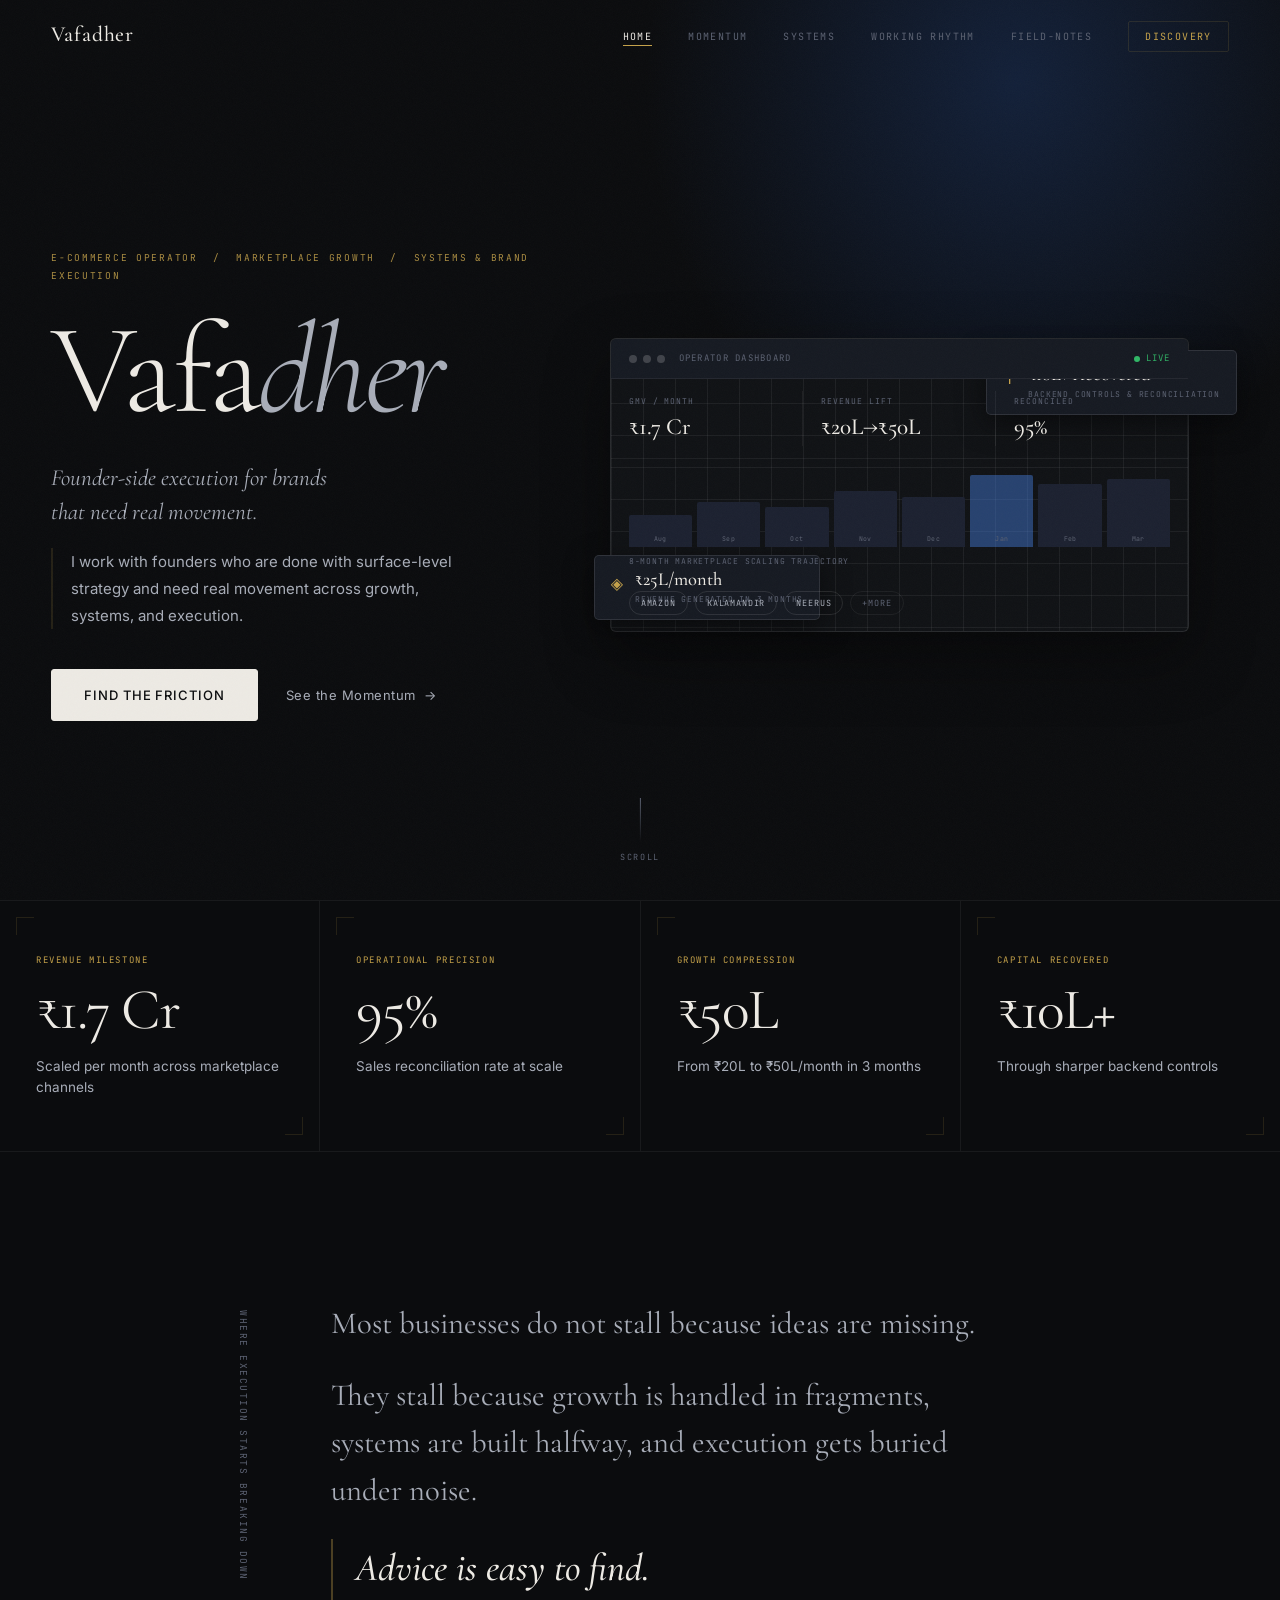
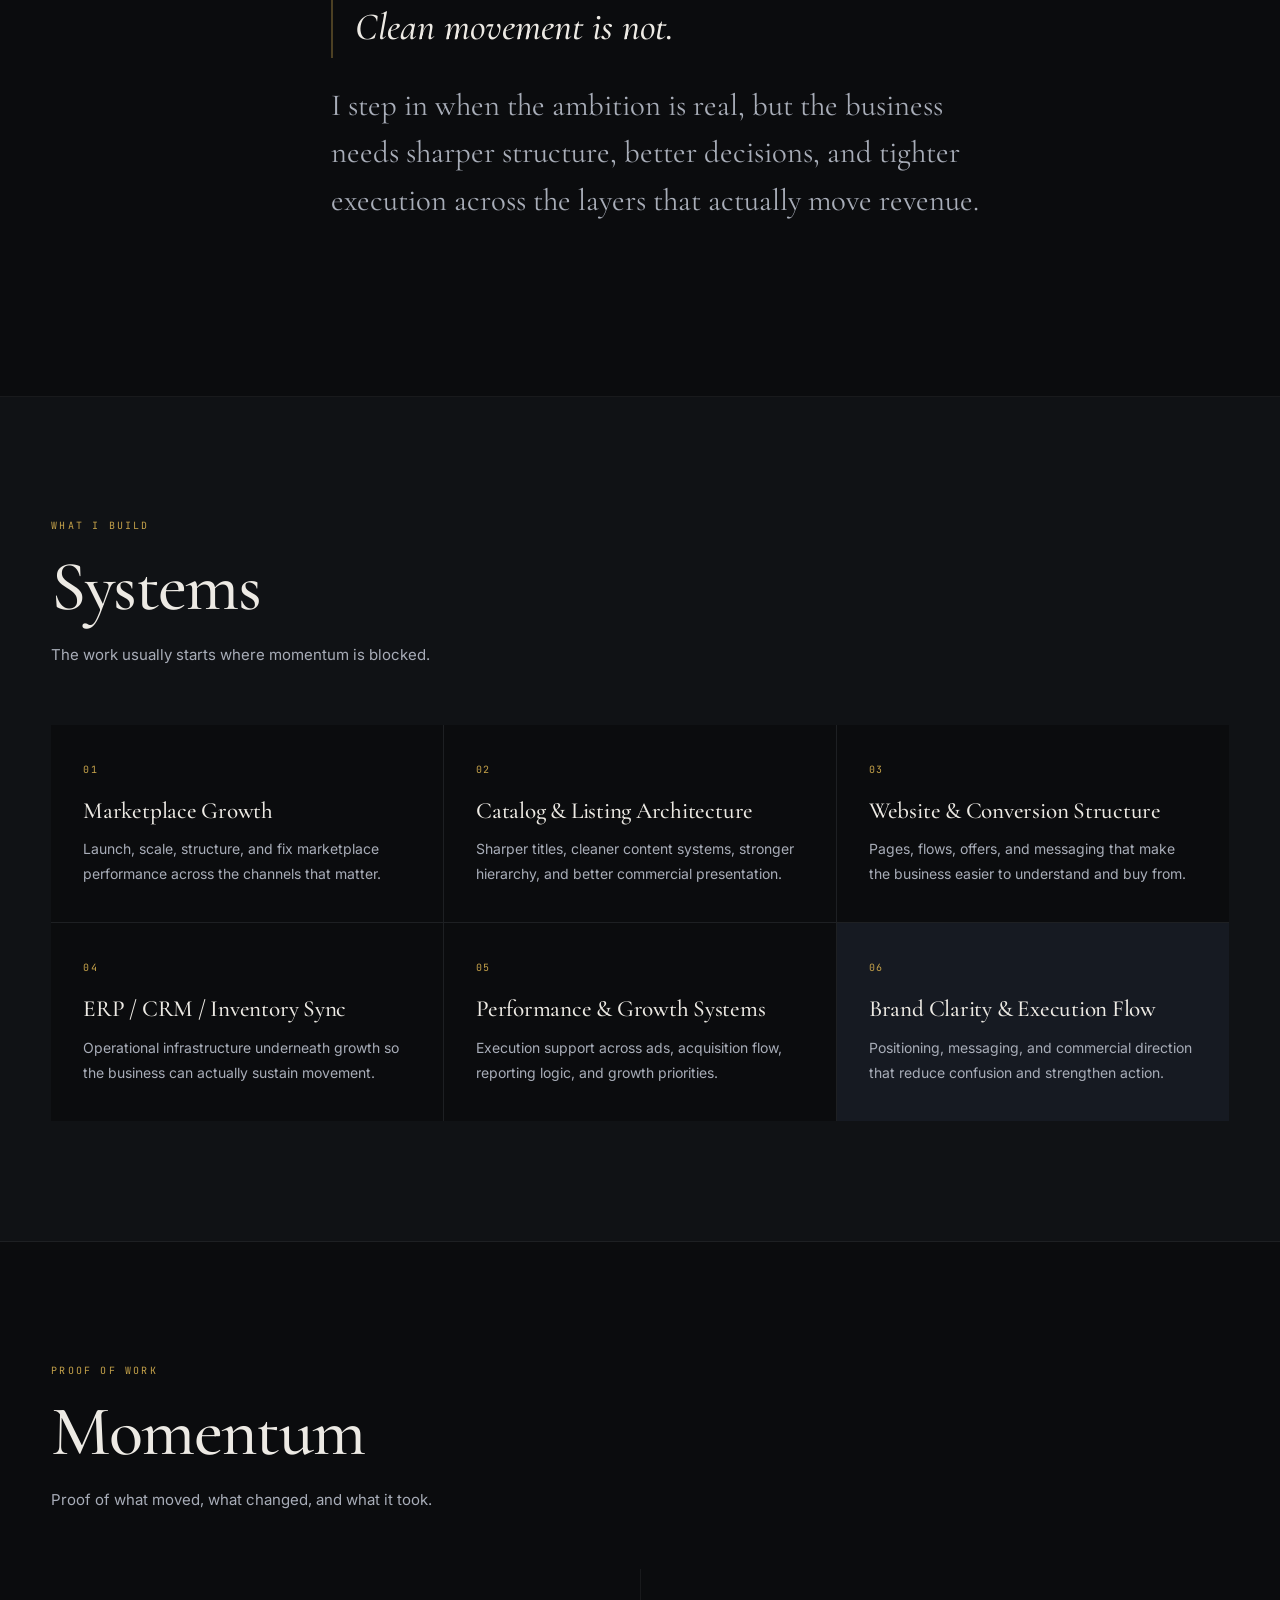
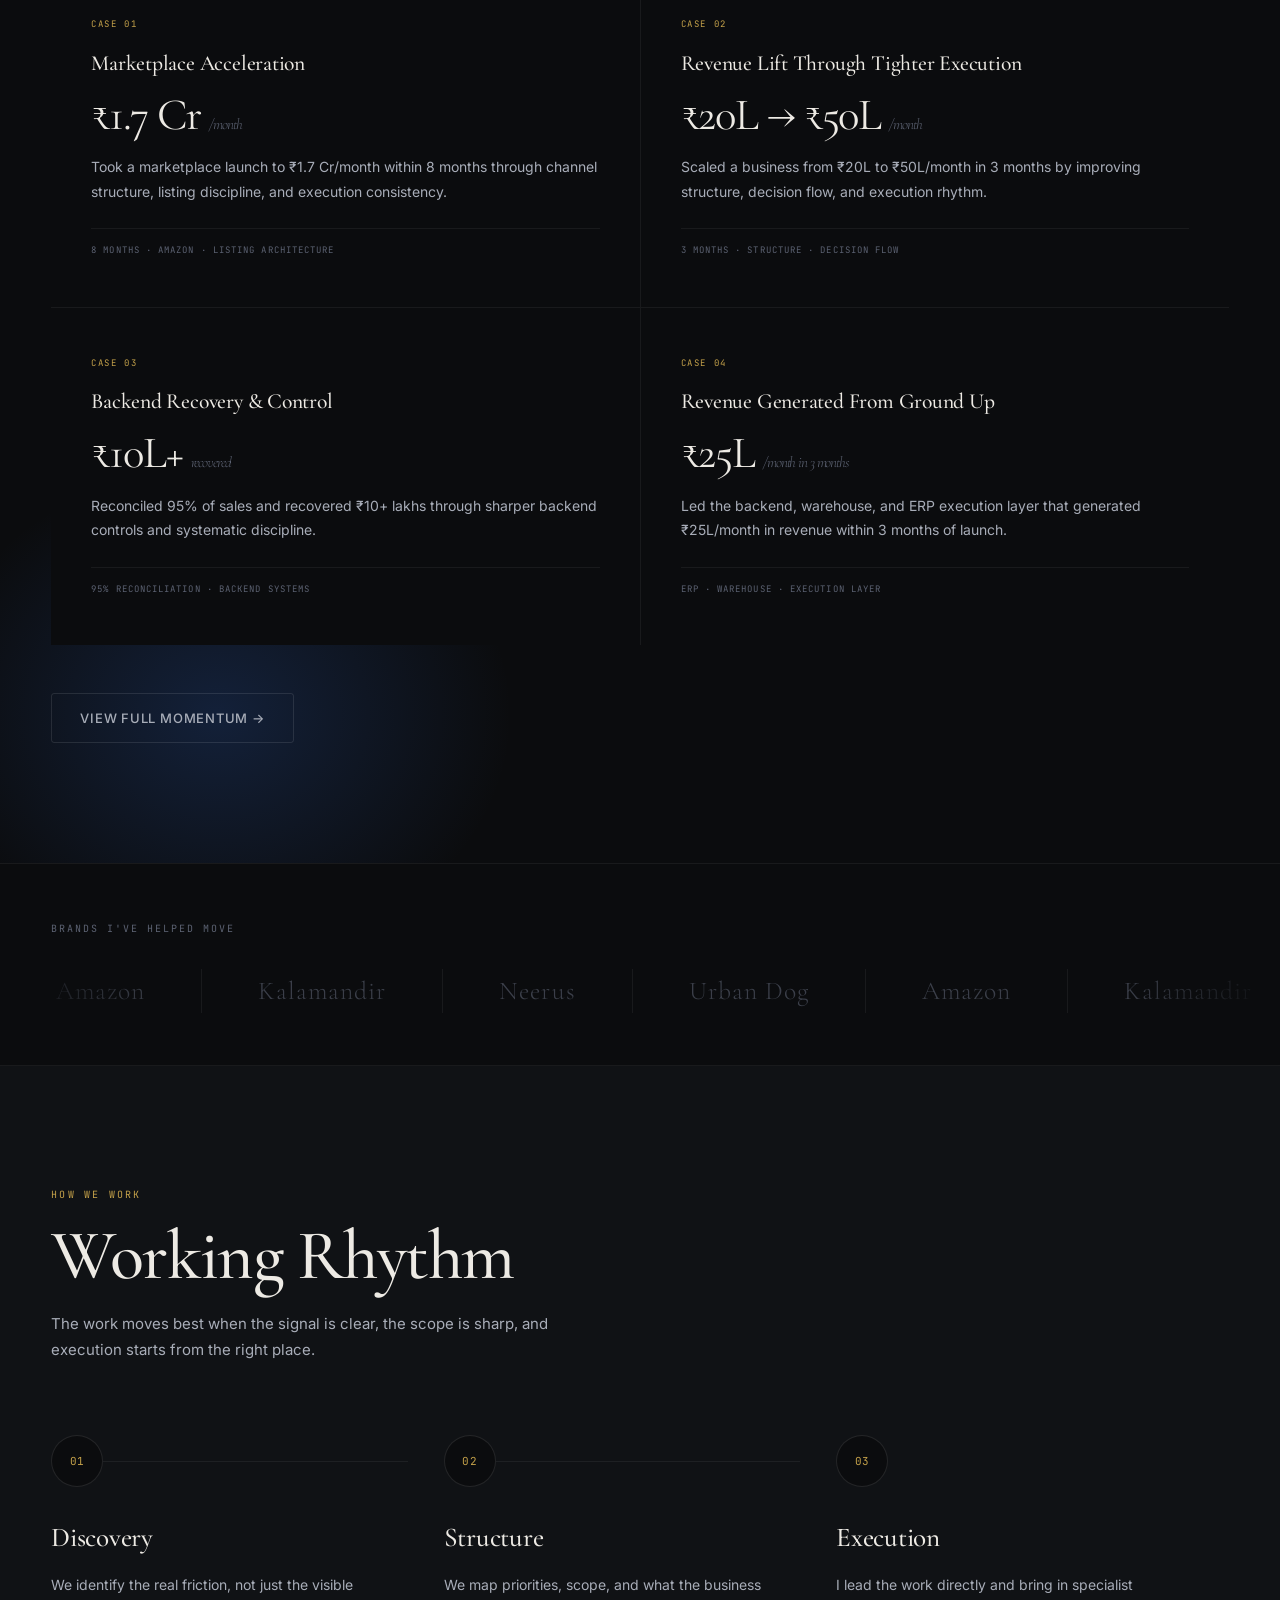
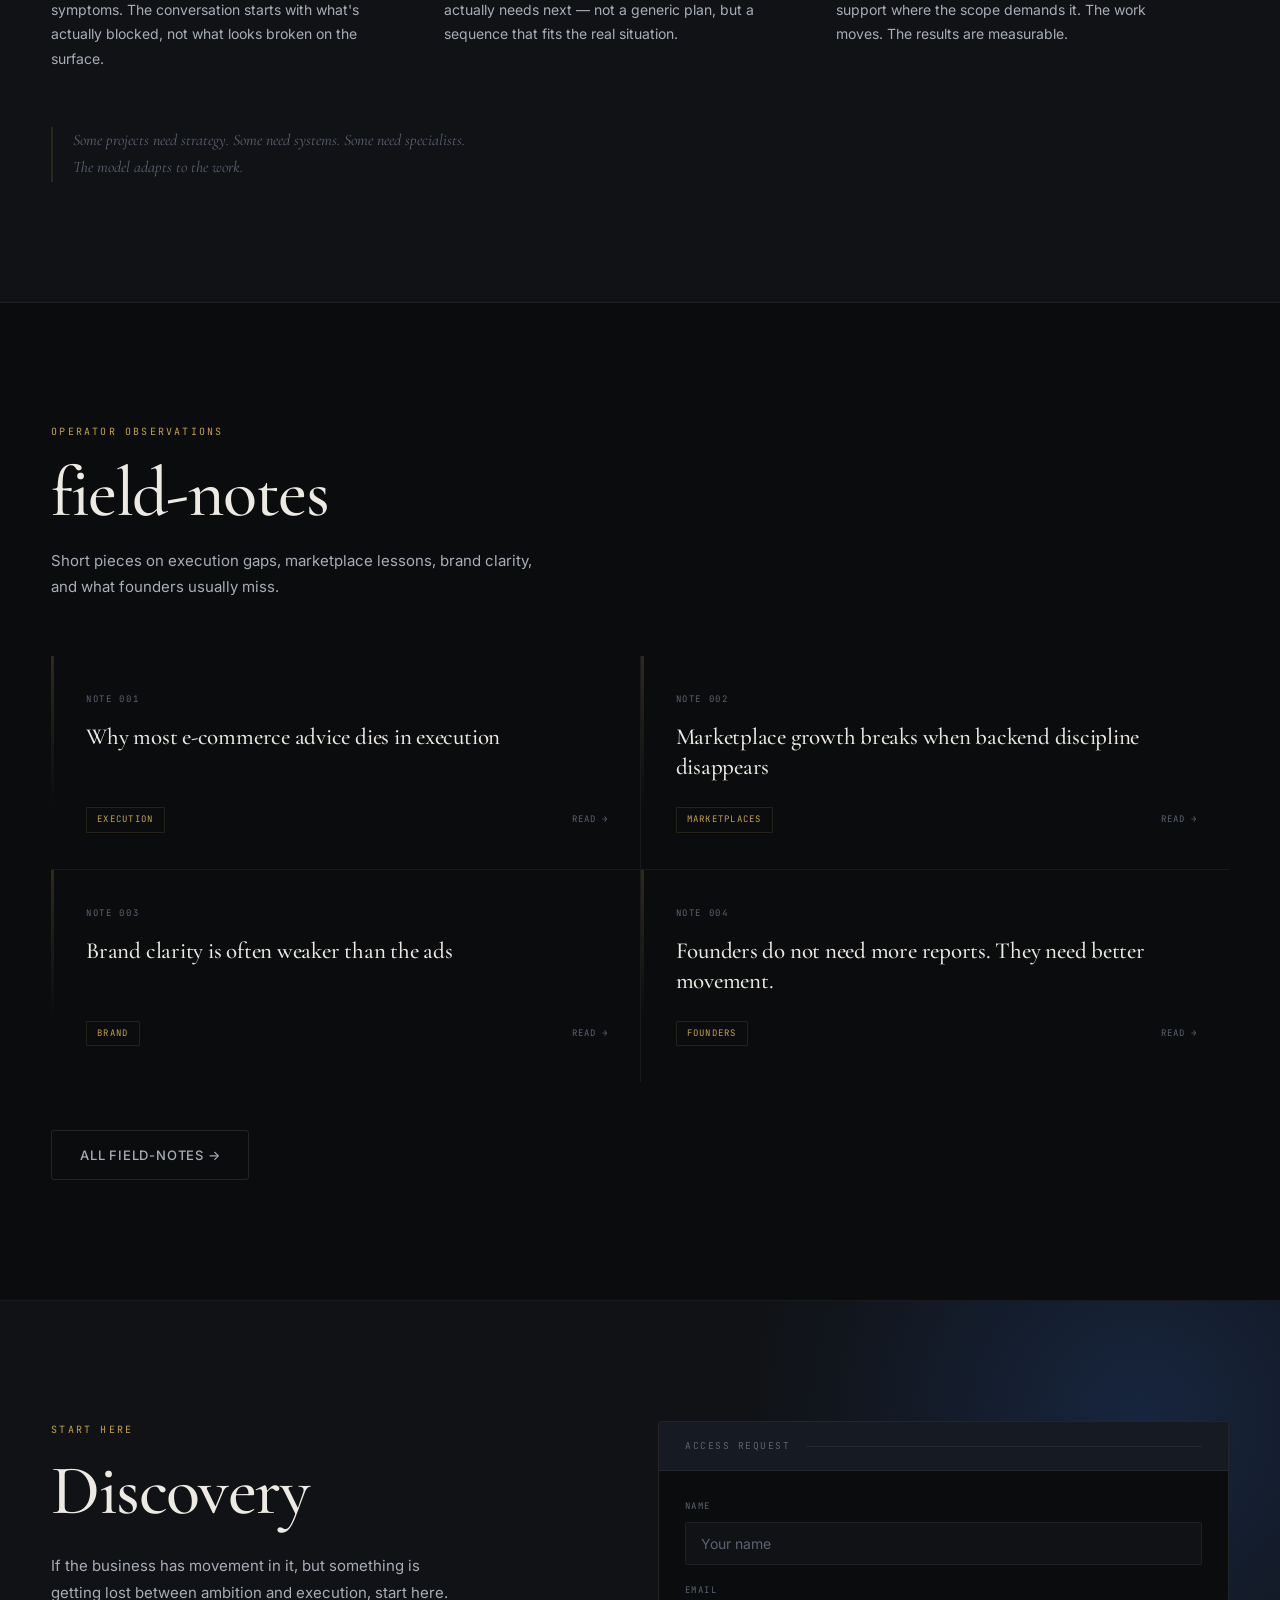
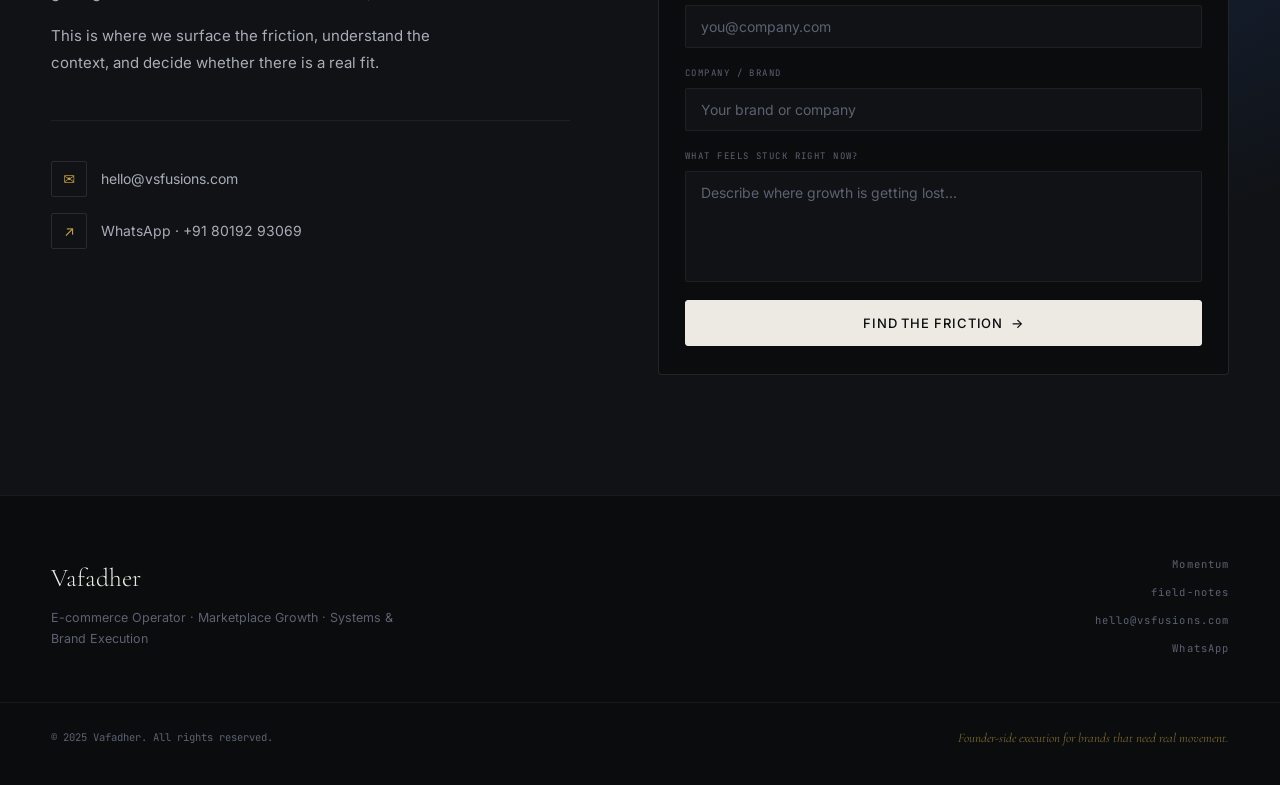
==== commit c819cf52: "Update index.html" ====
--- a/index.html
+++ b/index.html
@@ -18,10 +18,10 @@
       <a href="index.html" class="nav-logo">Vafadher</a>
       <ul class="nav-links">
         <li><a href="index.html" class="nav-link active">Home</a></li>
-        <li><a href="momentum.html" class="nav-link">Momentum</a></li>
+        <li><a href="momentum" class="nav-link">Momentum</a></li>
         <li><a href="#systems" class="nav-link">Systems</a></li>
         <li><a href="#working-rhythm" class="nav-link">Working Rhythm</a></li>
-        <li><a href="field-notes.html" class="nav-link">Field Notes</a></li>
+        <li><a href="field-notes" class="nav-link">field-notes</a></li>
         <li><a href="#discovery" class="nav-link nav-cta">Discovery</a></li>
       </ul>
       <button class="nav-toggle" id="navToggle" aria-label="Toggle menu">
@@ -33,10 +33,10 @@
   <div class="mobile-nav" id="mobileNav">
     <ul>
       <li><a href="index.html" class="mob-link">Home</a></li>
-      <li><a href="momentum.html" class="mob-link">Momentum</a></li>
+      <li><a href="momentum" class="mob-link">Momentum</a></li>
       <li><a href="#systems" class="mob-link">Systems</a></li>
       <li><a href="#working-rhythm" class="mob-link">Working Rhythm</a></li>
-      <li><a href="field-notes.html" class="mob-link">Field Notes</a></li>
+      <li><a href="field-notes" class="mob-link">field-notes</a></li>
       <li><a href="#discovery" class="mob-link">Discovery</a></li>
     </ul>
   </div>
@@ -53,7 +53,7 @@
         <p class="hero-body">I work with founders who are done with surface-level strategy and need real movement across growth, systems, and execution.</p>
         <div class="hero-actions">
           <a href="#discovery" class="btn-primary">Find the Friction</a>
-          <a href="momentum.html" class="btn-ghost">See the Momentum <span class="btn-arrow">→</span></a>
+          <a href="momentum" class="btn-ghost">See the Momentum <span class="btn-arrow">→</span></a>
         </div>
       </div>
 
@@ -254,7 +254,7 @@
         </div>
       </div>
       <div class="section-cta-row" data-reveal>
-        <a href="momentum.html" class="btn-outline">View Full Momentum →</a>
+        <a href="momentum" class="btn-outline">View Full Momentum →</a>
       </div>
     </div>
   </section>
@@ -316,12 +316,12 @@
     </div>
   </section>
 
-  <!-- FIELD NOTES -->
+  <!-- field-notes -->
   <section class="field-notes" id="field-notes">
     <div class="fn-inner">
       <div class="fn-hd" data-reveal>
         <span class="tag-label">Operator observations</span>
-        <h2 class="section-h">Field Notes</h2>
+        <h2 class="section-h">field-notes</h2>
         <p class="section-sub">Short pieces on execution gaps, marketplace lessons, brand clarity, and what founders usually miss.</p>
       </div>
       <div class="fn-grid">
@@ -330,7 +330,7 @@
           <div class="fn-card-inner">
             <span class="fn-num">Note 001</span>
             <h3>Why most e-commerce advice dies in execution</h3>
-            <div class="fn-footer"><span class="fn-tag">Execution</span><a href="field-notes.html" class="fn-read">Read →</a></div>
+            <div class="fn-footer"><span class="fn-tag">Execution</span><a href="field-notes" class="fn-read">Read →</a></div>
           </div>
         </article>
         <article class="fn-card" data-reveal data-reveal-delay="80">
@@ -338,7 +338,7 @@
           <div class="fn-card-inner">
             <span class="fn-num">Note 002</span>
             <h3>Marketplace growth breaks when backend discipline disappears</h3>
-            <div class="fn-footer"><span class="fn-tag">Marketplaces</span><a href="field-notes.html" class="fn-read">Read →</a></div>
+            <div class="fn-footer"><span class="fn-tag">Marketplaces</span><a href="field-notes" class="fn-read">Read →</a></div>
           </div>
         </article>
         <article class="fn-card" data-reveal data-reveal-delay="160">
@@ -346,7 +346,7 @@
           <div class="fn-card-inner">
             <span class="fn-num">Note 003</span>
             <h3>Brand clarity is often weaker than the ads</h3>
-            <div class="fn-footer"><span class="fn-tag">Brand</span><a href="field-notes.html" class="fn-read">Read →</a></div>
+            <div class="fn-footer"><span class="fn-tag">Brand</span><a href="field-notes" class="fn-read">Read →</a></div>
           </div>
         </article>
         <article class="fn-card" data-reveal data-reveal-delay="240">
@@ -354,12 +354,12 @@
           <div class="fn-card-inner">
             <span class="fn-num">Note 004</span>
             <h3>Founders do not need more reports. They need better movement.</h3>
-            <div class="fn-footer"><span class="fn-tag">Founders</span><a href="field-notes.html" class="fn-read">Read →</a></div>
+            <div class="fn-footer"><span class="fn-tag">Founders</span><a href="field-notes" class="fn-read">Read →</a></div>
           </div>
         </article>
       </div>
       <div class="section-cta-row" data-reveal>
-        <a href="field-notes.html" class="btn-outline">All Field Notes →</a>
+        <a href="field-notes" class="btn-outline">All field-notes →</a>
       </div>
     </div>
   </section>
@@ -421,8 +421,8 @@
         <p class="footer-pos">E-commerce Operator · Marketplace Growth · Systems & Brand Execution</p>
       </div>
       <nav class="footer-links" aria-label="Footer navigation">
-        <a href="momentum.html">Momentum</a>
-        <a href="field-notes.html">Field Notes</a>
+        <a href="momentum">Momentum</a>
+        <a href="field-notes">field-notes</a>
         <a href="mailto:hello@vsfusions.com">hello@vsfusions.com</a>
         <a href="https://wa.me/918019293069" target="_blank" rel="noopener">WhatsApp</a>
       </nav>
--- a/styles.css
+++ b/styles.css
@@ -1,137 +1,150 @@
 /* ============================================================
-   VAFADHER v3 — Original colours, Bombon/Jet composition
+   VAFADHER — Refined v4
+   Inter body · Cormorant display · JetBrains mono
+   Original dark graphite + steel-blue + gold colour system
    ============================================================ */
 
 *, *::before, *::after { box-sizing: border-box; margin: 0; padding: 0; }
 
 :root {
-  /* ---- Original brand colours — unchanged ---- */
-  --canvas:       #0b0c0e;
-  --surf-1:       #111318;
-  --surf-2:       #161a22;
-  --surf-3:       #1c2130;
-  --b-dim:        rgba(255,255,255,0.06);
-  --b-soft:       rgba(255,255,255,0.10);
-  --b-mid:        rgba(255,255,255,0.16);
-
-  /* ---- Text: MUCH brighter now ---- */
-  --t-primary:    #f2efe9;
-  --t-secondary:  #b8bdc7;
-  --t-muted:      #666d7a;
-
-  /* ---- Gold: micro accents only ---- */
-  --gold:         #c9a84c;
-  --gold-dim:     rgba(201,168,76,0.15);
-  --gold-faint:   rgba(201,168,76,0.05);
-
-  /* ---- Steel-blue atmospheric glow ---- */
-  --blue:         rgba(52,110,210,0.18);
-  --blue-mid:     rgba(70,130,240,0.22);
-  --blue-acc:     #4687f0;
-
-  /* ---- Type ---- */
-  --display:      'Cormorant Garamond', Georgia, serif;
-  --body:         'DM Sans', system-ui, sans-serif;
-  --mono:         'JetBrains Mono', monospace;
-
-  --nav-h:        72px;
-  --ease:         cubic-bezier(0.16, 1, 0.3, 1);
-  --max-w:        1280px;
-  --pad:          clamp(24px, 4vw, 56px);
-}
-
-html { scroll-behavior: smooth; }
+  /* Core colours — original spec */
+  --canvas:     #0b0c0e;
+  --surf-1:     #101215;
+  --surf-2:     #161a22;
+  --surf-3:     #1c2130;
+  --b-dim:      rgba(255,255,255,0.06);
+  --b-soft:     rgba(255,255,255,0.10);
+  --b-mid:      rgba(255,255,255,0.18);
+
+  /* Text — warm off-white, clearly readable */
+  --t-hi:       #edeae4;
+  --t-mid:      #a8adb8;
+  --t-lo:       #5c6272;
+
+  /* Gold — micro accent only */
+  --gold:       #c5a24a;
+  --gold-dim:   rgba(197,162,74,0.14);
+  --gold-line:  rgba(197,162,74,0.35);
+
+  /* Steel blue — atmospheric, intentional */
+  --blue-glow:  rgba(48,105,210,0.22);
+  --blue-mid:   rgba(68,128,240,0.28);
+  --blue-acc:   #4a8af4;
+
+  /* Type */
+  --f-display:  'Cormorant Garamond', Georgia, serif;
+  --f-body:     'Inter', system-ui, sans-serif;
+  --f-mono:     'JetBrains Mono', monospace;
+
+  --nav-h:      70px;
+  --ease:       cubic-bezier(0.16, 1, 0.3, 1);
+  --max:        1280px;
+  --px:         clamp(20px, 4vw, 56px);
+}
+
+html { scroll-behavior: smooth; font-size: 16px; }
 
 body {
   background: var(--canvas);
-  color: var(--t-primary);
-  font-family: var(--body);
-  font-size: 16px;
+  color: var(--t-hi);
+  font-family: var(--f-body);
   font-weight: 400;
-  line-height: 1.75;
+  line-height: 1.7;
   overflow-x: hidden;
   -webkit-font-smoothing: antialiased;
+  -moz-osx-font-smoothing: grayscale;
 }
 
 a { color: inherit; text-decoration: none; }
 ul { list-style: none; }
-
-/* ---- Shared ---- */
+img { display: block; max-width: 100%; }
+
+/* ---- Film grain overlay ---- */
+.grain {
+  position: fixed; inset: 0; z-index: 999;
+  pointer-events: none;
+  opacity: 0.028;
+  background-image: url("data:image/svg+xml,%3Csvg viewBox='0 0 256 256' xmlns='http://www.w3.org/2000/svg'%3E%3Cfilter id='n'%3E%3CfeTurbulence type='fractalNoise' baseFrequency='0.9' numOctaves='4' stitchTiles='stitch'/%3E%3C/filter%3E%3Crect width='100%25' height='100%25' filter='url(%23n)'/%3E%3C/svg%3E");
+  background-repeat: repeat;
+  background-size: 180px 180px;
+}
+
+/* ---- Shared type ---- */
 .tag-label {
   display: block;
-  font-family: var(--mono);
+  font-family: var(--f-mono);
   font-size: 10px;
   letter-spacing: 0.22em;
   text-transform: uppercase;
   color: var(--gold);
+  margin-bottom: 16px;
+}
+
+.section-h {
+  font-family: var(--f-display);
+  font-size: clamp(2.6rem, 5.5vw, 5rem);
+  font-weight: 500;
+  line-height: 1.05;
+  letter-spacing: -0.022em;
+  color: var(--t-hi);
   margin-bottom: 18px;
 }
 
-.section-h {
-  font-family: var(--display);
-  font-size: clamp(3rem, 6vw, 5.5rem);
-  font-weight: 500;
-  line-height: 1.0;
-  letter-spacing: -0.025em;
-  color: var(--t-primary);
-  margin-bottom: 20px;
-}
-
 .section-sub {
-  font-size: 16px;
+  font-size: 15px;
   font-weight: 400;
-  color: var(--t-secondary);
+  color: var(--t-mid);
   line-height: 1.75;
-  max-width: 520px;
+  max-width: 500px;
 }
 
 /* ---- Buttons ---- */
 .btn-primary {
-  display: inline-flex;
-  align-items: center;
-  justify-content: center;
-  font-family: var(--body);
-  font-size: 13px;
-  font-weight: 500;
-  letter-spacing: 0.09em;
-  text-transform: uppercase;
-  padding: 16px 36px;
-  background: var(--t-primary);
-  color: var(--canvas);
-  border: 1px solid var(--t-primary);
-  border-radius: 2px;
-  cursor: pointer;
-  transition: all 0.28s var(--ease);
-  white-space: nowrap;
-}
-.btn-primary:hover {
-  background: transparent;
-  color: var(--t-primary);
-}
+  display: inline-flex; align-items: center; justify-content: center;
+  font-family: var(--f-body); font-size: 13px; font-weight: 500;
+  letter-spacing: 0.07em; text-transform: uppercase;
+  padding: 14px 32px;
+  background: var(--t-hi); color: var(--canvas);
+  border: 1px solid var(--t-hi); border-radius: 3px;
+  cursor: pointer; transition: all 0.25s var(--ease); white-space: nowrap;
+}
+.btn-primary:hover { background: transparent; color: var(--t-hi); }
+
 .btn-ghost {
-  display: inline-flex;
-  align-items: center;
-  font-family: var(--body);
-  font-size: 13px;
-  font-weight: 400;
-  color: var(--t-secondary);
-  letter-spacing: 0.05em;
-  padding: 16px 0;
-  transition: color 0.2s;
-  border: none;
-  background: none;
-  cursor: pointer;
-}
-.btn-ghost:hover { color: var(--t-primary); }
+  display: inline-flex; align-items: center; gap: 8px;
+  font-family: var(--f-body); font-size: 13px; font-weight: 400;
+  color: var(--t-mid); letter-spacing: 0.04em;
+  padding: 14px 0; transition: color 0.2s;
+  background: none; border: none; cursor: pointer;
+}
+.btn-ghost:hover { color: var(--t-hi); }
+.btn-arrow { transition: transform 0.2s; }
+.btn-ghost:hover .btn-arrow { transform: translateX(4px); }
+
+.btn-outline {
+  display: inline-flex; align-items: center;
+  font-family: var(--f-body); font-size: 13px; font-weight: 500;
+  letter-spacing: 0.06em; text-transform: uppercase;
+  padding: 13px 28px;
+  color: var(--t-mid); border: 1px solid var(--b-soft);
+  border-radius: 3px; transition: all 0.25s var(--ease);
+}
+.btn-outline:hover { color: var(--t-hi); border-color: var(--b-mid); }
+
 .btn-full { width: 100%; }
+
+.section-cta-row {
+  display: flex; justify-content: flex-start;
+  margin-top: 48px;
+}
 
 /* ---- Reveal ---- */
 [data-reveal] {
-  opacity: 0;
-  transform: translateY(30px);
-  transition: opacity 0.9s var(--ease), transform 0.9s var(--ease);
+  opacity: 0; transform: translateY(26px);
+  transition: opacity 0.85s var(--ease), transform 0.85s var(--ease);
 }
 [data-reveal].visible { opacity: 1; transform: none; }
+[data-reveal-delay="60"]  { transition-delay: 60ms; }
 [data-reveal-delay="80"]  { transition-delay: 80ms; }
 [data-reveal-delay="100"] { transition-delay: 100ms; }
 [data-reveal-delay="120"] { transition-delay: 120ms; }
@@ -139,7 +152,6 @@
 [data-reveal-delay="160"] { transition-delay: 160ms; }
 [data-reveal-delay="180"] { transition-delay: 180ms; }
 [data-reveal-delay="200"] { transition-delay: 200ms; }
-[data-reveal-delay="220"] { transition-delay: 220ms; }
 [data-reveal-delay="240"] { transition-delay: 240ms; }
 [data-reveal-delay="280"] { transition-delay: 280ms; }
 [data-reveal-delay="300"] { transition-delay: 300ms; }
@@ -148,71 +160,61 @@
    NAV
    ============================================================ */
 .nav {
-  position: fixed; top: 0; left: 0; right: 0;
-  z-index: 200; height: var(--nav-h);
+  position: fixed; top: 0; left: 0; right: 0; z-index: 200;
+  height: var(--nav-h); border-bottom: 1px solid transparent;
   transition: background 0.4s, border-color 0.4s;
-  border-bottom: 1px solid transparent;
 }
 .nav.scrolled {
-  background: rgba(11,12,14,0.92);
-  backdrop-filter: blur(18px);
+  background: rgba(11,12,14,0.94);
+  backdrop-filter: blur(20px);
   border-color: var(--b-dim);
 }
 .nav-inner {
-  max-width: var(--max-w); margin: 0 auto;
-  padding: 0 var(--pad); height: 100%;
-  display: flex; align-items: center; justify-content: space-between;
+  max-width: var(--max); margin: 0 auto; padding: 0 var(--px);
+  height: 100%; display: flex; align-items: center; justify-content: space-between;
 }
 .nav-logo {
-  font-family: var(--display); font-size: 1.4rem; font-weight: 500;
-  letter-spacing: 0.04em; color: var(--t-primary);
-  transition: opacity 0.2s;
+  font-family: var(--f-display); font-size: 1.35rem; font-weight: 500;
+  letter-spacing: 0.04em; color: var(--t-hi); transition: opacity 0.2s;
 }
 .nav-logo:hover { opacity: 0.6; }
-
-.nav-links { display: flex; align-items: center; gap: 38px; }
+.nav-links { display: flex; align-items: center; gap: 36px; }
 .nav-link {
-  font-family: var(--mono); font-size: 10px; letter-spacing: 0.14em;
-  text-transform: uppercase; color: var(--t-muted);
-  position: relative; transition: color 0.2s;
+  font-family: var(--f-mono); font-size: 10px; letter-spacing: 0.14em;
+  text-transform: uppercase; color: var(--t-lo); position: relative; transition: color 0.2s;
 }
 .nav-link::after {
-  content: ''; position: absolute; bottom: -4px; left: 0;
-  width: 0; height: 1px; background: var(--gold);
-  transition: width 0.3s var(--ease);
-}
-.nav-link:hover, .nav-link.active { color: var(--t-primary); }
+  content: ''; position: absolute; bottom: -3px; left: 0;
+  width: 0; height: 1px; background: var(--gold); transition: width 0.3s var(--ease);
+}
+.nav-link:hover, .nav-link.active { color: var(--t-hi); }
 .nav-link:hover::after, .nav-link.active::after { width: 100%; }
-
 .nav-cta {
-  font-family: var(--mono); font-size: 10px; letter-spacing: 0.14em;
+  font-family: var(--f-mono); font-size: 10px; letter-spacing: 0.14em;
   text-transform: uppercase; color: var(--gold);
-  border: 1px solid var(--gold-dim); padding: 9px 18px; border-radius: 2px;
+  border: 1px solid var(--gold-dim); padding: 8px 16px; border-radius: 2px;
   transition: background 0.2s;
 }
 .nav-cta:hover { background: var(--gold-dim); }
-
 .nav-toggle {
   display: none; flex-direction: column; gap: 5px;
   background: none; border: none; cursor: pointer; padding: 8px;
 }
-.nav-toggle span { display: block; width: 22px; height: 1px; background: var(--t-secondary); }
-
+.nav-toggle span { display: block; width: 22px; height: 1px; background: var(--t-mid); transition: all 0.3s; }
 .mobile-nav {
   display: none; position: fixed; top: var(--nav-h); left: 0; right: 0;
-  background: rgba(11,12,14,0.97); backdrop-filter: blur(20px);
+  background: rgba(11,12,14,0.98); backdrop-filter: blur(24px);
   border-bottom: 1px solid var(--b-dim); z-index: 190;
-  padding: 20px var(--pad); opacity: 0; transform: translateY(-6px);
+  padding: 16px var(--px); opacity: 0; transform: translateY(-6px);
   pointer-events: none; transition: all 0.3s var(--ease);
 }
 .mobile-nav.open { opacity: 1; transform: none; pointer-events: auto; }
 .mob-link {
-  display: block; font-family: var(--mono); font-size: 11px;
-  letter-spacing: 0.12em; text-transform: uppercase;
-  color: var(--t-secondary); padding: 14px 0;
-  border-bottom: 1px solid var(--b-dim); transition: color 0.2s;
-}
-.mob-link:hover { color: var(--t-primary); }
+  display: block; font-family: var(--f-mono); font-size: 11px;
+  letter-spacing: 0.12em; text-transform: uppercase; color: var(--t-mid);
+  padding: 13px 0; border-bottom: 1px solid var(--b-dim); transition: color 0.2s;
+}
+.mob-link:hover { color: var(--t-hi); }
 
 /* ============================================================
    HERO
@@ -222,666 +224,689 @@
   display: flex; align-items: center;
   overflow: hidden; padding-top: var(--nav-h);
 }
-
 .hero-atmosphere {
-  position: absolute; top: -20%; right: -10%;
-  width: 65vw; height: 90vh;
-  background: radial-gradient(ellipse at 55% 35%, var(--blue) 0%, transparent 60%);
+  position: absolute; top: -25%; right: -12%;
+  width: 68vw; height: 90vh;
+  background: radial-gradient(ellipse at 52% 38%, var(--blue-glow) 0%, transparent 58%);
   pointer-events: none;
 }
-
 .hero-inner {
   position: relative; z-index: 2;
-  max-width: var(--max-w); width: 100%;
-  margin: 0 auto; padding: 80px var(--pad);
-  display: grid; grid-template-columns: 45fr 55fr;
-  gap: 56px; align-items: center;
-}
-
-/* Left */
+  max-width: var(--max); width: 100%; margin: 0 auto;
+  padding: 72px var(--px); display: grid;
+  grid-template-columns: 45fr 55fr; gap: 52px; align-items: center;
+}
 .hero-overline {
-  display: block; font-family: var(--mono); font-size: 10px;
-  letter-spacing: 0.16em; text-transform: uppercase;
-  color: var(--gold); margin-bottom: 28px; line-height: 2;
-}
-
-/* Bombon-level hero title — dominant, unmissable */
+  display: block; font-family: var(--f-mono); font-size: 9.5px;
+  letter-spacing: 0.18em; text-transform: uppercase;
+  color: var(--gold); margin-bottom: 28px; line-height: 1.9;
+  opacity: 0.85;
+}
 .hero-title {
-  font-family: var(--display);
-  font-size: clamp(5.5rem, 10.5vw, 10rem);
-  font-weight: 300; line-height: 0.88;
-  letter-spacing: -0.03em; color: var(--t-primary);
-  margin-bottom: 36px;
-}
-.hero-title em {
-  font-style: italic; font-weight: 300;
-  color: var(--t-secondary);
-}
-
+  font-family: var(--f-display);
+  font-size: clamp(5rem, 10vw, 9.5rem);
+  font-weight: 300; line-height: 0.9;
+  letter-spacing: -0.03em; color: var(--t-hi); margin-bottom: 32px;
+}
+.hero-title em { font-style: italic; font-weight: 300; color: var(--t-mid); }
 .hero-tagline {
-  font-family: var(--display); font-size: clamp(1.2rem, 2vw, 1.6rem);
-  font-weight: 400; font-style: italic;
-  color: var(--t-secondary); margin-bottom: 20px; line-height: 1.5;
-}
-
+  font-family: var(--f-display); font-size: clamp(1.1rem, 1.8vw, 1.45rem);
+  font-weight: 400; font-style: italic; color: var(--t-mid);
+  margin-bottom: 18px; line-height: 1.5;
+}
 .hero-body {
-  font-size: 15px; font-weight: 400; color: var(--t-secondary);
-  line-height: 1.8; max-width: 440px; margin-bottom: 44px;
-  padding-left: 20px; border-left: 2px solid var(--gold-dim);
-}
-
-.hero-actions { display: flex; align-items: center; gap: 32px; flex-wrap: wrap; }
-
-/* Right — Console */
-.hero-right { position: relative; }
-
+  font-size: 15px; font-weight: 400; color: var(--t-mid); line-height: 1.8;
+  max-width: 420px; margin-bottom: 40px;
+  padding-left: 18px; border-left: 2px solid var(--gold-dim);
+}
+.hero-actions { display: flex; align-items: center; gap: 28px; flex-wrap: wrap; }
+
+/* Console — fixed overlaps */
+.hero-right { position: relative; padding: 24px 40px 24px 0; }
 .console-frame {
-  background: var(--surf-1);
-  border: 1px solid var(--b-soft);
-  border-radius: 6px;
-  overflow: hidden;
-  position: relative;
-}
-
+  background: var(--surf-1); border: 1px solid var(--b-soft);
+  border-radius: 6px; overflow: hidden; position: relative;
+  box-shadow: 0 24px 64px rgba(0,0,0,0.4);
+}
 .console-grid-bg {
   position: absolute; inset: 0;
   background-image:
     linear-gradient(var(--b-dim) 1px, transparent 1px),
     linear-gradient(90deg, var(--b-dim) 1px, transparent 1px);
-  background-size: 36px 36px;
-  pointer-events: none;
-}
-
+  background-size: 32px 32px; pointer-events: none;
+}
 .console-topbar {
   display: flex; align-items: center; gap: 10px;
-  padding: 14px 20px;
-  border-bottom: 1px solid var(--b-dim);
-  background: var(--surf-2);
-  position: relative; z-index: 1;
+  padding: 12px 18px; border-bottom: 1px solid var(--b-dim);
+  background: var(--surf-2); position: relative; z-index: 1;
 }
 .console-dots { display: flex; gap: 6px; }
-.console-dots span {
-  width: 9px; height: 9px; border-radius: 50%; background: var(--b-mid);
-}
+.console-dots span { width: 8px; height: 8px; border-radius: 50%; background: var(--b-mid); }
 .console-label {
-  font-family: var(--mono); font-size: 9px; letter-spacing: 0.14em;
-  text-transform: uppercase; color: var(--t-muted); margin-left: 4px;
+  font-family: var(--f-mono); font-size: 9px; letter-spacing: 0.14em;
+  text-transform: uppercase; color: var(--t-lo); margin-left: 4px;
 }
 .console-live {
   display: flex; align-items: center; gap: 6px; margin-left: auto;
-  font-family: var(--mono); font-size: 9px; letter-spacing: 0.1em;
-  text-transform: uppercase; color: rgba(60,200,120,0.85);
+  font-family: var(--f-mono); font-size: 9px; letter-spacing: 0.1em;
+  text-transform: uppercase; color: rgba(52,200,110,0.85);
 }
 .live-dot {
   width: 6px; height: 6px; border-radius: 50%;
-  background: rgba(60,200,120,0.9);
-  animation: livepulse 2s ease-in-out infinite;
-}
-@keyframes livepulse {
-  0%,100% { opacity:1; } 50% { opacity:0.35; }
-}
-
+  background: rgba(52,200,110,0.9); animation: livepulse 2s ease-in-out infinite;
+}
+@keyframes livepulse { 0%,100%{opacity:1}50%{opacity:0.3} }
+
+/* Metrics — proper padding prevents overlap */
 .console-metrics-row {
-  display: flex; align-items: stretch;
-  border-bottom: 1px solid var(--b-dim);
-  position: relative; z-index: 1;
-}
-.c-metric { flex: 1; padding: 20px 20px 16px; }
+  display: grid; grid-template-columns: 1fr auto 1fr auto 1fr;
+  border-bottom: 1px solid var(--b-dim); position: relative; z-index: 1;
+}
+.c-metric { padding: 16px 18px; min-width: 0; }
 .c-metric-label {
-  font-family: var(--mono); font-size: 8px; letter-spacing: 0.12em;
-  text-transform: uppercase; color: var(--t-muted); margin-bottom: 6px; display: block;
+  font-family: var(--f-mono); font-size: 8px; letter-spacing: 0.12em;
+  text-transform: uppercase; color: var(--t-lo);
+  margin-bottom: 6px; display: block; white-space: nowrap;
 }
 .c-metric-value {
-  font-family: var(--display); font-size: 1.6rem; font-weight: 500;
-  color: var(--t-primary); line-height: 1;
-}
-.c-metric-divider { width: 1px; background: var(--b-dim); flex-shrink: 0; }
-
-/* Bar chart */
-.console-chart {
-  padding: 20px 20px 10px;
-  position: relative; z-index: 1;
-}
-.chart-bars {
-  display: flex; align-items: flex-end; gap: 6px; height: 80px; margin-bottom: 8px;
-}
+  font-family: var(--f-display); font-size: 1.45rem; font-weight: 500;
+  color: var(--t-hi); line-height: 1; white-space: nowrap;
+  overflow: hidden; text-overflow: ellipsis;
+}
+.c-metric-divider { width: 1px; background: var(--b-dim); margin: 12px 0; }
+
+/* Chart */
+.console-chart { padding: 16px 18px 10px; position: relative; z-index: 1; }
+.chart-bars { display: flex; align-items: flex-end; gap: 5px; height: 72px; margin-bottom: 8px; }
 .chart-bar {
   flex: 1; height: var(--h);
   background: var(--surf-3); border-radius: 2px 2px 0 0;
-  position: relative; transition: background 0.3s;
   display: flex; flex-direction: column; justify-content: flex-end;
-}
-.chart-bar--peak { background: rgba(70,135,240,0.35); }
+  transition: background 0.3s;
+}
+.chart-bar--peak { background: rgba(74,138,244,0.4); }
 .chart-bar span {
-  font-family: var(--mono); font-size: 7px; color: var(--t-muted);
-  text-align: center; padding: 4px 0; letter-spacing: 0.06em;
+  font-family: var(--f-mono); font-size: 6.5px; color: var(--t-lo);
+  text-align: center; padding: 3px 0; letter-spacing: 0.04em;
 }
 .chart-label {
-  font-family: var(--mono); font-size: 8px; color: var(--t-muted);
+  font-family: var(--f-mono); font-size: 8px; color: var(--t-lo);
   letter-spacing: 0.1em; text-transform: uppercase;
 }
-
-/* Channel pills */
 .console-channels {
-  display: flex; gap: 8px; padding: 14px 20px 18px;
+  display: flex; gap: 7px; padding: 12px 18px 16px;
   flex-wrap: wrap; position: relative; z-index: 1;
 }
 .ch-pill {
-  font-family: var(--mono); font-size: 9px; letter-spacing: 0.1em;
-  text-transform: uppercase; color: var(--t-secondary);
-  border: 1px solid var(--b-soft); padding: 5px 12px; border-radius: 20px;
-}
-.ch-pill--dim { color: var(--t-muted); border-color: var(--b-dim); }
-
-/* Signal cards — floating */
+  font-family: var(--f-mono); font-size: 8.5px; letter-spacing: 0.1em;
+  text-transform: uppercase; color: var(--t-mid);
+  border: 1px solid var(--b-soft); padding: 4px 11px; border-radius: 20px;
+}
+.ch-pill--dim { color: var(--t-lo); border-color: var(--b-dim); }
+
+/* Signal cards — corrected wording, proper layout */
 .sig-card {
-  position: absolute;
-  background: var(--surf-2);
-  border: 1px solid var(--b-soft);
-  border-radius: 4px;
-  padding: 12px 16px;
-  display: flex; align-items: center; gap: 12px;
-  box-shadow: 0 8px 32px rgba(0,0,0,0.5);
-}
-.sig-card--1 {
-  right: -36px; top: 40px;
-  animation: floatA 6s ease-in-out infinite;
-}
-.sig-card--2 {
-  left: -28px; bottom: 50px;
-  animation: floatA 8s ease-in-out infinite 2.5s;
-}
-@keyframes floatA {
-  0%,100% { transform: translateY(0); } 50% { transform: translateY(-8px); }
-}
-.sig-icon {
-  font-size: 18px; color: var(--gold); flex-shrink: 0;
-}
-.sig-val { font-family: var(--display); font-size: 1.2rem; font-weight: 500; color: var(--t-primary); line-height:1; margin-bottom:2px; }
-.sig-sub { font-family: var(--mono); font-size: 8px; letter-spacing: 0.1em; text-transform: uppercase; color: var(--t-muted); }
+  position: absolute; background: var(--surf-2);
+  border: 1px solid var(--b-soft); border-radius: 5px;
+  padding: 12px 16px; display: flex; align-items: flex-start; gap: 12px;
+  box-shadow: 0 8px 28px rgba(0,0,0,0.5); min-width: 210px;
+}
+.sig-card--1 { right: -8px; top: 36px; animation: floatA 6s ease-in-out infinite; }
+.sig-card--2 { left: -16px; bottom: 36px; animation: floatA 8s ease-in-out infinite 2.5s; }
+@keyframes floatA { 0%,100%{transform:translateY(0)} 50%{transform:translateY(-8px)} }
+.sig-icon { font-size: 16px; color: var(--gold); flex-shrink: 0; margin-top: 2px; }
+.sig-text { min-width: 0; }
+.sig-val {
+  font-family: var(--f-display); font-size: 1.15rem; font-weight: 500;
+  color: var(--t-hi); line-height: 1.2; margin-bottom: 3px;
+}
+.sig-sub {
+  font-family: var(--f-mono); font-size: 8px; letter-spacing: 0.1em;
+  text-transform: uppercase; color: var(--t-lo); white-space: nowrap;
+}
 
 /* Scroll hint */
 .hero-scroll-hint {
-  position: absolute; bottom: 40px; left: 50%; transform: translateX(-50%);
+  position: absolute; bottom: 36px; left: 50%; transform: translateX(-50%);
   display: flex; flex-direction: column; align-items: center; gap: 8px;
-  font-family: var(--mono); font-size: 9px; letter-spacing: 0.2em;
-  text-transform: uppercase; color: var(--t-muted);
+  font-family: var(--f-mono); font-size: 8.5px;
+  letter-spacing: 0.2em; text-transform: uppercase; color: var(--t-lo);
 }
 .scroll-track {
-  width: 1px; height: 48px;
-  background: linear-gradient(180deg, var(--t-muted) 0%, transparent 100%);
-  animation: scrollAnim 2.4s ease-in-out infinite;
-}
-@keyframes scrollAnim {
-  0% { transform: scaleY(0); transform-origin:top; }
-  50% { transform: scaleY(1); transform-origin:top; }
-  51% { transform-origin:bottom; }
-  100% { transform: scaleY(0); transform-origin:bottom; }
+  width: 1px; height: 44px;
+  background: linear-gradient(180deg, var(--t-lo) 0%, transparent 100%);
+  animation: scrollA 2.4s ease-in-out infinite;
+}
+@keyframes scrollA {
+  0%{transform:scaleY(0);transform-origin:top}
+  50%{transform:scaleY(1);transform-origin:top}
+  51%{transform-origin:bottom}
+  100%{transform:scaleY(0);transform-origin:bottom}
 }
 
 /* ============================================================
    PROOF
    ============================================================ */
 .proof { border-top: 1px solid var(--b-dim); border-bottom: 1px solid var(--b-dim); }
-
 .proof-inner {
-  max-width: var(--max-w); margin: 0 auto;
+  max-width: var(--max); margin: 0 auto;
   display: grid; grid-template-columns: repeat(4,1fr);
   background: var(--b-dim); gap: 1px;
 }
-
 .proof-card {
   position: relative; background: var(--canvas);
-  padding: 52px 40px; overflow: hidden;
-  transition: background 0.3s;
+  padding: 52px 36px; overflow: hidden; transition: background 0.3s;
 }
 .proof-card:hover { background: var(--surf-1); }
-
-/* Corner blueprint detail */
-.proof-corner {
-  position: absolute; width: 20px; height: 20px;
-  border-color: var(--gold-dim); border-style: solid;
-}
-.proof-corner.tl { top: 18px; left: 18px; border-width: 1px 0 0 1px; }
-.proof-corner.br { bottom: 18px; right: 18px; border-width: 0 1px 1px 0; }
-
+.proof-corner { position: absolute; width: 18px; height: 18px; border-color: var(--gold-dim); border-style: solid; }
+.proof-corner.tl { top: 16px; left: 16px; border-width: 1px 0 0 1px; }
+.proof-corner.br { bottom: 16px; right: 16px; border-width: 0 1px 1px 0; }
 .proof-micro {
-  font-family: var(--mono); font-size: 9px; letter-spacing: 0.18em;
-  text-transform: uppercase; color: var(--gold); margin-bottom: 16px;
-}
-
-/* Bombon-level big number — primary colour, not muted */
+  font-family: var(--f-mono); font-size: 9px; letter-spacing: 0.18em;
+  text-transform: uppercase; color: var(--gold); margin-bottom: 14px;
+}
 .proof-number {
-  font-family: var(--display);
-  font-size: clamp(3.2rem, 5vw, 5rem);
-  font-weight: 400; color: var(--t-primary);
-  line-height: 1; letter-spacing: -0.02em;
-  margin-bottom: 18px;
-}
-
-.proof-line {
-  font-size: 14px; font-weight: 400;
-  color: var(--t-secondary); line-height: 1.6;
-}
-
-/* ============================================================
-   BREAKDOWN — Jet editorial large statement
-   ============================================================ */
-.breakdown {
-  padding: 160px 0; position: relative;
-  border-bottom: 1px solid var(--b-dim);
-}
-
+  font-family: var(--f-display);
+  font-size: clamp(2.8rem, 4.5vw, 4.8rem);
+  font-weight: 400; color: var(--t-hi);
+  line-height: 1; letter-spacing: -0.02em; margin-bottom: 16px;
+}
+.proof-line { font-size: 13.5px; font-weight: 400; color: var(--t-mid); line-height: 1.6; }
+
+/* ============================================================
+   BREAKDOWN
+   ============================================================ */
+.breakdown { padding: 148px 0; border-bottom: 1px solid var(--b-dim); }
 .breakdown-inner {
-  max-width: var(--max-w); margin: 0 auto;
-  padding: 0 var(--pad);
-  display: grid; grid-template-columns: 200px 1fr;
-  gap: 80px; align-items: start;
-}
-
+  max-width: var(--max); margin: 0 auto; padding: 0 var(--px);
+  display: grid; grid-template-columns: 200px 1fr; gap: 80px; align-items: start;
+}
 .breakdown-tag {
-  padding-top: 12px;
-}
-.breakdown-tag span {
-  font-family: var(--mono); font-size: 10px; letter-spacing: 0.14em;
-  text-transform: uppercase; color: var(--t-muted);
-  writing-mode: vertical-rl; transform: rotate(180deg);
-  display: inline-block;
-}
-
-.breakdown-statement { max-width: 700px; }
-
-/* Jet-style — these paragraphs ARE the headline */
+  padding-top: 10px;
+  font-family: var(--f-mono); font-size: 9.5px; letter-spacing: 0.16em;
+  text-transform: uppercase; color: var(--t-lo); line-height: 1.6;
+  writing-mode: vertical-rl; transform: rotate(180deg); white-space: nowrap;
+}
+.breakdown-statement { max-width: 680px; }
 .breakdown-statement p {
-  font-family: var(--display);
-  font-size: clamp(1.5rem, 2.6vw, 2.1rem);
+  font-family: var(--f-display);
+  font-size: clamp(1.4rem, 2.4vw, 2rem);
   font-weight: 400; line-height: 1.55;
-  color: var(--t-secondary); margin-bottom: 1.6rem;
+  color: var(--t-mid); margin-bottom: 1.5rem;
 }
 .bd-accent {
-  color: var(--t-primary) !important;
-  font-size: clamp(1.8rem, 3.2vw, 2.7rem) !important;
-  font-weight: 500 !important;
-  font-style: italic;
-  padding-left: 24px;
-  border-left: 2px solid var(--gold);
-  margin-top: 0.4rem; margin-bottom: 1.6rem !important;
-}
-
-/* ============================================================
-   SYSTEMS
-   ============================================================ */
-.systems {
-  padding: 130px 0;
-  background: var(--surf-1);
-  border-bottom: 1px solid var(--b-dim);
-}
-.systems-inner { max-width: var(--max-w); margin: 0 auto; padding: 0 var(--pad); }
-.systems-hd { margin-bottom: 64px; }
-
+  color: var(--t-hi) !important;
+  font-size: clamp(1.7rem, 3vw, 2.6rem) !important;
+  font-weight: 500 !important; font-style: italic;
+  padding-left: 22px; border-left: 2px solid var(--gold-line);
+  margin: 0.4rem 0 1.5rem !important;
+}
+
+/* ============================================================
+   SYSTEMS — clean 3×2, zero dead space
+   ============================================================ */
+.systems { padding: 120px 0; background: var(--surf-1); border-bottom: 1px solid var(--b-dim); }
+.systems-inner { max-width: var(--max); margin: 0 auto; padding: 0 var(--px); }
+.systems-hd { margin-bottom: 56px; }
 .sys-grid {
   display: grid; grid-template-columns: repeat(3,1fr);
   gap: 1px; background: var(--b-dim);
 }
 .sys-item {
-  background: var(--canvas); padding: 40px 36px;
-  position: relative; transition: background 0.3s; overflow: hidden;
+  background: var(--canvas); padding: 36px 32px;
+  position: relative; transition: background 0.3s, box-shadow 0.3s;
+  border: 0; overflow: hidden;
 }
 .sys-item:hover { background: var(--surf-2); }
-.sys-item:hover::after { opacity: 1; }
-.sys-item::after {
-  content: ''; position: absolute; bottom: 0; right: 0;
-  width: 28px; height: 28px;
-  border-top: 1px solid var(--gold-dim);
-  border-left: 1px solid var(--gold-dim);
-  opacity: 0; transition: opacity 0.3s;
-}
-.sys-item--wide { grid-column: span 2; }
-.sys-item--tall { grid-row: span 2; }
+.sys-item:hover .sys-num { color: var(--t-hi); }
+.sys-item::before {
+  content: ''; position: absolute; inset: 0;
+  border: 1px solid transparent; border-radius: 0;
+  transition: border-color 0.3s; pointer-events: none;
+}
+.sys-item:hover::before { border-color: var(--b-soft); }
 .sys-item--accent { background: var(--surf-2); }
 .sys-item--accent:hover { background: var(--surf-3); }
-
 .sys-num {
-  font-family: var(--mono); font-size: 10px; letter-spacing: 0.14em;
-  color: var(--gold); margin-bottom: 20px;
+  font-family: var(--f-mono); font-size: 10px; letter-spacing: 0.14em;
+  color: var(--gold); margin-bottom: 20px; display: block;
+  transition: color 0.3s;
 }
 .sys-item h3 {
-  font-family: var(--display); font-size: 1.55rem; font-weight: 500;
-  color: var(--t-primary); margin-bottom: 14px; line-height: 1.2;
-}
-.sys-item p {
-  font-size: 14.5px; font-weight: 400;
-  color: var(--t-secondary); line-height: 1.75;
-}
+  font-family: var(--f-display); font-size: 1.45rem; font-weight: 500;
+  color: var(--t-hi); margin-bottom: 12px; line-height: 1.2;
+  letter-spacing: -0.01em;
+}
+.sys-item p { font-size: 14px; font-weight: 400; color: var(--t-mid); line-height: 1.75; }
 
 /* ============================================================
    MOMENTUM
    ============================================================ */
-.momentum {
-  padding: 130px 0; position: relative; overflow: hidden;
-  border-bottom: 1px solid var(--b-dim);
-}
+.momentum { padding: 120px 0; border-bottom: 1px solid var(--b-dim); position: relative; overflow: hidden; }
 .momentum::before {
-  content: ''; position: absolute; bottom: -20%; left: -10%;
-  width: 55vw; height: 65vh;
-  background: radial-gradient(ellipse, var(--blue) 0%, transparent 65%);
+  content: ''; position: absolute; bottom: -10%; left: -8%;
+  width: 50vw; height: 60vh;
+  background: radial-gradient(ellipse, var(--blue-glow) 0%, transparent 65%);
   pointer-events: none;
 }
-.momentum-inner {
-  position: relative; z-index: 2;
-  max-width: var(--max-w); margin: 0 auto; padding: 0 var(--pad);
-}
-.momentum-hd { margin-bottom: 64px; }
-
+.momentum-inner { position: relative; z-index: 2; max-width: var(--max); margin: 0 auto; padding: 0 var(--px); }
+.momentum-hd { margin-bottom: 56px; }
 .cases {
   display: grid; grid-template-columns: 1fr 1fr;
-  gap: 2px; background: var(--b-dim);
+  gap: 1px; background: var(--b-dim);
 }
 .case-card {
-  background: var(--canvas); padding: 52px 44px;
-  position: relative; overflow: hidden;
-  transition: background 0.3s, transform 0.35s var(--ease);
-}
-.case-card:hover { background: var(--surf-1); transform: translateY(-3px); }
+  background: var(--canvas); padding: 48px 40px;
+  position: relative; overflow: hidden; transition: background 0.3s, transform 0.3s var(--ease);
+}
+.case-card:hover { background: var(--surf-1); transform: translateY(-2px); }
 .case-card::before {
   content: ''; position: absolute; top: 0; right: 0;
-  width: 160px; height: 160px;
+  width: 180px; height: 180px;
   background: radial-gradient(ellipse, var(--blue-mid) 0%, transparent 70%);
   opacity: 0; transition: opacity 0.5s;
 }
 .case-card:hover::before { opacity: 1; }
-
 .case-badge {
-  font-family: var(--mono); font-size: 9px; letter-spacing: 0.18em;
-  text-transform: uppercase; color: var(--gold);
-  margin-bottom: 20px;
+  font-family: var(--f-mono); font-size: 9px; letter-spacing: 0.18em;
+  text-transform: uppercase; color: var(--gold); margin-bottom: 18px; display: block;
 }
 .case-title {
-  font-family: var(--display); font-size: 1.4rem; font-weight: 500;
-  color: var(--t-primary); margin-bottom: 18px; line-height: 1.2;
-}
-
-/* Bombon-style — result number is a statement */
+  font-family: var(--f-display); font-size: 1.35rem; font-weight: 500;
+  color: var(--t-hi); margin-bottom: 16px; line-height: 1.2; letter-spacing: -0.01em;
+}
 .case-result {
-  font-family: var(--display);
-  font-size: clamp(2.4rem, 3.8vw, 3.6rem);
-  font-weight: 400; color: var(--t-primary);
-  line-height: 1; letter-spacing: -0.02em;
-  margin-bottom: 20px;
+  font-family: var(--f-display);
+  font-size: clamp(2.2rem, 3.5vw, 3.4rem);
+  font-weight: 400; color: var(--t-hi);
+  line-height: 1; letter-spacing: -0.025em; margin-bottom: 18px;
 }
 .case-result span {
-  font-size: 1rem; font-weight: 300; font-style: italic;
-  color: var(--t-muted); margin-left: 8px;
-}
-.case-body {
-  font-size: 14.5px; font-weight: 400;
-  color: var(--t-secondary); line-height: 1.75; margin-bottom: 24px;
-}
+  font-size: 0.95rem; font-weight: 300; font-style: italic;
+  color: var(--t-lo); margin-left: 8px;
+}
+.case-body { font-size: 14px; font-weight: 400; color: var(--t-mid); line-height: 1.75; margin-bottom: 24px; }
 .case-rule { height: 1px; background: var(--b-dim); margin-bottom: 14px; }
 .case-tag {
-  font-family: var(--mono); font-size: 9px; letter-spacing: 0.12em;
-  text-transform: uppercase; color: var(--t-muted);
-}
-
-/* ============================================================
-   BRANDS
-   ============================================================ */
-.brands {
-  padding: 72px 0;
-  border-bottom: 1px solid var(--b-dim);
-}
-.brands-inner {
-  max-width: var(--max-w); margin: 0 auto;
-  padding: 0 var(--pad);
-  display: flex; align-items: center; gap: 60px;
+  font-family: var(--f-mono); font-size: 9px; letter-spacing: 0.12em;
+  text-transform: uppercase; color: var(--t-lo);
+}
+
+/* ============================================================
+   BRANDS — marquee
+   ============================================================ */
+.brands { padding: 0; border-bottom: 1px solid var(--b-dim); }
+.brands-header {
+  max-width: var(--max); margin: 0 auto; padding: 56px var(--px) 32px;
 }
 .brands-eyebrow {
-  font-family: var(--mono); font-size: 10px; letter-spacing: 0.18em;
-  text-transform: uppercase; color: var(--t-muted);
-  flex-shrink: 0; white-space: nowrap;
-}
-.brands-row { display: flex; align-items: center; gap: 40px; }
-.brand-name {
-  font-family: var(--display); font-size: 1.9rem; font-weight: 300;
-  color: var(--t-muted); letter-spacing: 0.02em;
-  transition: color 0.3s;
-}
-.brand-name:hover { color: var(--t-secondary); }
-.brand-sep { width: 1px; height: 28px; background: var(--b-dim); flex-shrink: 0; }
+  font-family: var(--f-mono); font-size: 10px; letter-spacing: 0.2em;
+  text-transform: uppercase; color: var(--t-lo);
+}
+
+.marquee-wrap {
+  width: 100%; overflow: hidden; padding: 0 0 52px;
+  -webkit-mask-image: linear-gradient(90deg, transparent 0%, black 12%, black 88%, transparent 100%);
+  mask-image: linear-gradient(90deg, transparent 0%, black 12%, black 88%, transparent 100%);
+}
+.marquee-track {
+  display: flex; align-items: center; gap: 0;
+  width: max-content;
+  animation: marqueeScroll 22s linear infinite;
+}
+@media (prefers-reduced-motion: reduce) {
+  .marquee-track { animation: none; }
+}
+@keyframes marqueeScroll {
+  from { transform: translateX(0); }
+  to { transform: translateX(-50%); }
+}
+.marquee-item {
+  padding: 0 56px; display: flex; align-items: center; justify-content: center;
+  border-right: 1px solid var(--b-dim);
+}
+.brand-logo {
+  height: 28px; width: auto;
+  filter: grayscale(100%) brightness(0.5);
+  opacity: 0.5; transition: opacity 0.3s, filter 0.3s;
+}
+.marquee-item:hover .brand-logo { opacity: 0.85; filter: grayscale(100%) brightness(0.8); }
+
+/* Fallback text logos when real logos aren't available */
+.brand-text-logo {
+  font-family: var(--f-display); font-size: 1.6rem; font-weight: 300;
+  color: var(--t-lo); letter-spacing: 0.04em; white-space: nowrap;
+  opacity: 0.6; transition: opacity 0.3s, color 0.3s;
+}
+.marquee-item:hover .brand-text-logo { opacity: 0.9; color: var(--t-mid); }
 
 /* ============================================================
    WORKING RHYTHM
    ============================================================ */
-.rhythm {
-  padding: 130px 0;
-  background: var(--surf-1);
-  border-bottom: 1px solid var(--b-dim);
-}
-.rhythm-inner { max-width: var(--max-w); margin: 0 auto; padding: 0 var(--pad); }
-.rhythm-hd { margin-bottom: 80px; }
-
-.rhythm-track {
-  display: grid; grid-template-columns: repeat(3,1fr);
-  gap: 0; margin-bottom: 60px;
-}
-.rhythm-step { position: relative; padding-right: 40px; }
-
+.rhythm { padding: 120px 0; background: var(--surf-1); border-bottom: 1px solid var(--b-dim); }
+.rhythm-inner { max-width: var(--max); margin: 0 auto; padding: 0 var(--px); }
+.rhythm-hd { margin-bottom: 72px; }
+.rhythm-track { display: grid; grid-template-columns: repeat(3,1fr); margin-bottom: 56px; }
+.rhythm-step { position: relative; padding-right: 36px; }
 .step-marker {
-  width: 56px; height: 56px; border-radius: 50%;
+  width: 52px; height: 52px; border-radius: 50%;
   border: 1px solid var(--b-soft);
   display: flex; align-items: center; justify-content: center;
-  margin-bottom: 32px; position: relative; z-index: 2;
-  background: var(--canvas);
-  transition: border-color 0.3s, background 0.3s;
-}
-.rhythm-step:hover .step-marker { border-color: var(--gold); background: var(--gold-faint); }
-.step-n { font-family: var(--mono); font-size: 12px; color: var(--gold); letter-spacing: 0.06em; }
-
-/* Jet-style connector track */
+  margin-bottom: 28px; position: relative; z-index: 2;
+  background: var(--canvas); transition: border-color 0.3s, background 0.3s;
+}
+.rhythm-step:hover .step-marker { border-color: var(--gold); background: rgba(197,162,74,0.06); }
+.step-n { font-family: var(--f-mono); font-size: 11px; color: var(--gold); letter-spacing: 0.06em; }
 .step-connector {
-  position: absolute; top: 28px; left: 56px; right: 40px;
+  position: absolute; top: 26px; left: 52px; right: 36px;
   height: 1px; background: var(--b-dim);
 }
 .step-connector--last { display: none; }
-
 .step-body h3 {
-  font-family: var(--display); font-size: 1.8rem; font-weight: 500;
-  color: var(--t-primary); margin-bottom: 14px;
-}
-.step-body p {
-  font-size: 15px; font-weight: 400;
-  color: var(--t-secondary); line-height: 1.75; padding-right: 20px;
-}
-
+  font-family: var(--f-display); font-size: 1.7rem; font-weight: 500;
+  color: var(--t-hi); margin-bottom: 12px; letter-spacing: -0.01em;
+}
+.step-body p { font-size: 14px; font-weight: 400; color: var(--t-mid); line-height: 1.75; padding-right: 16px; }
 .rhythm-footnote {
-  font-family: var(--display); font-size: 1.05rem; font-style: italic; font-weight: 400;
-  color: var(--t-muted); border-left: 2px solid var(--gold-dim);
-  padding-left: 22px; line-height: 1.7;
+  font-family: var(--f-display); font-size: 1rem; font-style: italic; font-weight: 400;
+  color: var(--t-lo); border-left: 2px solid var(--gold-dim);
+  padding-left: 20px; line-height: 1.7;
 }
 
 /* ============================================================
    FIELD NOTES
    ============================================================ */
-.field-notes { padding: 130px 0; border-bottom: 1px solid var(--b-dim); }
-.fn-inner { max-width: var(--max-w); margin: 0 auto; padding: 0 var(--pad); }
-.fn-hd { margin-bottom: 64px; }
-
+.field-notes { padding: 120px 0; border-bottom: 1px solid var(--b-dim); }
+.fn-inner { max-width: var(--max); margin: 0 auto; padding: 0 var(--px); }
+.fn-hd { margin-bottom: 56px; }
 .fn-grid {
   display: grid; grid-template-columns: 1fr 1fr;
-  gap: 2px; background: var(--b-dim);
+  gap: 1px; background: var(--b-dim);
 }
 .fn-card {
-  position: relative; background: var(--canvas);
-  padding: 44px 40px; overflow: hidden;
-  transition: background 0.3s, transform 0.3s var(--ease);
-  cursor: pointer;
+  position: relative; background: var(--canvas); display: flex;
+  overflow: hidden; transition: background 0.3s, transform 0.3s var(--ease); cursor: pointer;
 }
 .fn-card:hover { background: var(--surf-1); transform: translateY(-2px); }
 .fn-card:hover .fn-accent-bar { opacity: 1; }
-
 .fn-accent-bar {
-  position: absolute; top: 0; left: 0;
-  width: 3px; height: 100%;
+  width: 3px; flex-shrink: 0;
   background: linear-gradient(180deg, var(--gold) 0%, transparent 70%);
   opacity: 0.2; transition: opacity 0.3s;
 }
+.fn-card-inner { padding: 36px 32px; flex: 1; display: flex; flex-direction: column; }
 .fn-num {
-  display: block; font-family: var(--mono); font-size: 9px;
+  display: block; font-family: var(--f-mono); font-size: 9px;
   letter-spacing: 0.18em; text-transform: uppercase;
-  color: var(--t-muted); margin-bottom: 18px;
+  color: var(--t-lo); margin-bottom: 16px;
 }
 .fn-card h3 {
-  font-family: var(--display); font-size: clamp(1.25rem, 2vw, 1.65rem);
-  font-weight: 500; color: var(--t-primary);
-  line-height: 1.3; margin-bottom: 24px;
-}
+  font-family: var(--f-display); font-size: clamp(1.2rem, 1.8vw, 1.55rem);
+  font-weight: 500; color: var(--t-hi); line-height: 1.3;
+  letter-spacing: -0.01em; flex: 1; margin-bottom: 24px;
+}
+.fn-footer { display: flex; align-items: center; justify-content: space-between; margin-top: auto; }
 .fn-tag {
-  font-family: var(--mono); font-size: 9px; letter-spacing: 0.14em;
+  font-family: var(--f-mono); font-size: 9px; letter-spacing: 0.14em;
   text-transform: uppercase; color: var(--gold);
   border: 1px solid var(--gold-dim); display: inline-block;
-  padding: 4px 12px; border-radius: 1px;
-}
+  padding: 4px 10px; border-radius: 1px;
+}
+.fn-read {
+  font-family: var(--f-mono); font-size: 9px; letter-spacing: 0.1em;
+  text-transform: uppercase; color: var(--t-lo);
+  transition: color 0.2s;
+}
+.fn-card:hover .fn-read { color: var(--t-hi); }
 
 /* ============================================================
    DISCOVERY
    ============================================================ */
-.discovery {
-  padding: 130px 0; position: relative; overflow: hidden;
-  background: var(--surf-1);
-}
+.discovery { padding: 120px 0; background: var(--surf-1); position: relative; overflow: hidden; }
 .discovery-atmosphere {
-  position: absolute; top: -10%; right: -8%;
-  width: 55vw; height: 85%;
-  background: radial-gradient(ellipse at 65% 30%, var(--blue) 0%, transparent 65%);
+  position: absolute; top: -12%; right: -8%;
+  width: 54vw; height: 85%;
+  background: radial-gradient(ellipse at 65% 32%, var(--blue-glow) 0%, transparent 62%);
   pointer-events: none;
 }
 .discovery-inner {
   position: relative; z-index: 2;
-  max-width: var(--max-w); margin: 0 auto; padding: 0 var(--pad);
-  display: grid; grid-template-columns: 1fr 1.1fr;
-  gap: 96px; align-items: start;
-}
-.disc-h { margin-bottom: 28px; }
-.disc-body {
-  font-size: 16px; font-weight: 400; color: var(--t-secondary);
-  line-height: 1.8; margin-bottom: 18px; max-width: 440px;
-}
+  max-width: var(--max); margin: 0 auto; padding: 0 var(--px);
+  display: grid; grid-template-columns: 1fr 1.1fr; gap: 88px; align-items: start;
+}
+.disc-h { margin-bottom: 24px; }
+.disc-body { font-size: 15px; font-weight: 400; color: var(--t-mid); line-height: 1.8; margin-bottom: 16px; max-width: 420px; }
 .disc-contacts {
-  display: flex; flex-direction: column; gap: 18px;
-  margin-top: 48px; padding-top: 44px; border-top: 1px solid var(--b-dim);
+  display: flex; flex-direction: column; gap: 16px;
+  margin-top: 44px; padding-top: 40px; border-top: 1px solid var(--b-dim);
 }
 .disc-link {
+  display: flex; align-items: center; gap: 14px;
+  font-size: 14px; font-weight: 400; color: var(--t-mid); transition: color 0.2s;
+}
+.disc-link:hover { color: var(--t-hi); }
+.disc-link-icon {
+  width: 36px; height: 36px; border: 1px solid var(--b-soft); border-radius: 2px;
+  display: flex; align-items: center; justify-content: center;
+  font-size: 14px; flex-shrink: 0; color: var(--gold);
+}
+.disc-form-panel { background: var(--canvas); border: 1px solid var(--b-soft); border-radius: 4px; overflow: hidden; }
+.disc-form-top {
+  padding: 16px 26px; background: var(--surf-2); border-bottom: 1px solid var(--b-dim);
   display: flex; align-items: center; gap: 16px;
-  font-size: 15px; font-weight: 400; color: var(--t-secondary);
-  transition: color 0.2s;
-}
-.disc-link:hover { color: var(--t-primary); }
-.disc-link-icon {
-  width: 38px; height: 38px; border: 1px solid var(--b-soft);
-  border-radius: 2px; display: flex; align-items: center;
-  justify-content: center; font-size: 15px; flex-shrink: 0; color: var(--gold);
-}
-
-/* Form */
-.disc-form-panel {
-  background: var(--canvas); border: 1px solid var(--b-soft);
-  border-radius: 4px; overflow: hidden;
-}
-.disc-form-top {
-  padding: 18px 28px; background: var(--surf-2);
-  border-bottom: 1px solid var(--b-dim);
-  display: flex; align-items: center; gap: 16px;
-  font-family: var(--mono); font-size: 9.5px;
-  letter-spacing: 0.16em; text-transform: uppercase; color: var(--t-muted);
+  font-family: var(--f-mono); font-size: 9.5px; letter-spacing: 0.16em;
+  text-transform: uppercase; color: var(--t-lo);
 }
 .disc-form-top-line { flex: 1; height: 1px; background: var(--b-dim); }
-
-form { padding: 32px 28px; display: flex; flex-direction: column; gap: 20px; }
-
-.f-field { display: flex; flex-direction: column; gap: 8px; }
+form { padding: 28px 26px; display: flex; flex-direction: column; gap: 18px; }
+.f-field { display: flex; flex-direction: column; gap: 7px; }
 .f-field label {
-  font-family: var(--mono); font-size: 9px; letter-spacing: 0.16em;
-  text-transform: uppercase; color: var(--t-muted);
+  font-family: var(--f-mono); font-size: 9px; letter-spacing: 0.16em;
+  text-transform: uppercase; color: var(--t-lo);
 }
 .f-field input, .f-field textarea {
-  background: var(--surf-1); border: 1px solid var(--b-dim);
-  border-radius: 2px; padding: 13px 16px;
-  font-family: var(--body); font-size: 14px; font-weight: 400;
-  color: var(--t-primary); outline: none; resize: none;
-  transition: border-color 0.2s, background 0.2s;
-  width: 100%;
-}
-.f-field input::placeholder, .f-field textarea::placeholder { color: var(--t-muted); }
-.f-field input:focus, .f-field textarea:focus {
-  border-color: var(--b-mid); background: var(--surf-2);
-}
+  background: var(--surf-1); border: 1px solid var(--b-dim); border-radius: 2px;
+  padding: 12px 15px; font-family: var(--f-body); font-size: 14px;
+  font-weight: 400; color: var(--t-hi); outline: none; resize: none;
+  transition: border-color 0.2s, background 0.2s; width: 100%;
+}
+.f-field input::placeholder, .f-field textarea::placeholder { color: var(--t-lo); }
+.f-field input:focus, .f-field textarea:focus { border-color: var(--b-mid); background: var(--surf-2); }
 
 /* ============================================================
    FOOTER
    ============================================================ */
-.footer { padding: 64px 0 40px; border-top: 1px solid var(--b-dim); }
+.footer { padding: 60px 0 36px; border-top: 1px solid var(--b-dim); }
 .footer-inner {
-  max-width: var(--max-w); margin: 0 auto 48px;
-  padding: 0 var(--pad);
+  max-width: var(--max); margin: 0 auto 44px; padding: 0 var(--px);
   display: flex; align-items: flex-start; justify-content: space-between; gap: 40px;
 }
 .footer-logo {
-  font-family: var(--display); font-size: 1.7rem; font-weight: 300;
-  color: var(--t-primary); margin-bottom: 10px;
-}
-.footer-pos { font-size: 13px; font-weight: 400; color: var(--t-muted); line-height: 1.65; max-width: 380px; }
-.footer-links { display: flex; flex-direction: column; align-items: flex-end; gap: 12px; }
+  font-family: var(--f-display); font-size: 1.6rem; font-weight: 300;
+  color: var(--t-hi); margin-bottom: 8px;
+}
+.footer-pos { font-size: 12.5px; font-weight: 400; color: var(--t-lo); line-height: 1.65; max-width: 360px; }
+.footer-links { display: flex; flex-direction: column; align-items: flex-end; gap: 10px; }
 .footer-links a {
-  font-family: var(--mono); font-size: 11px; letter-spacing: 0.1em;
-  color: var(--t-muted); transition: color 0.2s;
-}
-.footer-links a:hover { color: var(--t-secondary); }
+  font-family: var(--f-mono); font-size: 10.5px; letter-spacing: 0.1em;
+  color: var(--t-lo); transition: color 0.2s;
+}
+.footer-links a:hover { color: var(--t-mid); }
 .footer-base {
-  max-width: var(--max-w); margin: 0 auto; padding: 24px var(--pad) 0;
+  max-width: var(--max); margin: 0 auto; padding: 24px var(--px) 0;
   border-top: 1px solid var(--b-dim);
   display: flex; align-items: center; justify-content: space-between; gap: 20px;
 }
-.footer-base p { font-family: var(--mono); font-size: 11px; color: var(--t-muted); }
+.footer-base p { font-family: var(--f-mono); font-size: 10.5px; color: var(--t-lo); }
 .footer-sign {
-  font-family: var(--display) !important; font-size: 13px !important;
-  font-style: italic; color: var(--gold) !important; opacity: 0.65;
+  font-family: var(--f-display) !important; font-size: 13px !important;
+  font-style: italic; color: var(--gold) !important; opacity: 0.6;
 }
 
 /* ============================================================
    RESPONSIVE
    ============================================================ */
 @media (max-width: 1060px) {
-  .hero-inner { grid-template-columns: 1fr; }
+  .hero-inner { grid-template-columns: 1fr; gap: 56px; }
   .hero-right { display: none; }
   .proof-inner { grid-template-columns: repeat(2,1fr); }
-  .breakdown-inner { grid-template-columns: 1fr; gap: 40px; }
-  .breakdown-tag span { writing-mode: horizontal-tb; transform: none; }
+  .breakdown-inner { grid-template-columns: 1fr; gap: 36px; }
+  .breakdown-tag { writing-mode: horizontal-tb; transform: none; }
   .sys-grid { grid-template-columns: 1fr 1fr; }
-  .sys-item--wide { grid-column: span 2; }
-  .sys-item--tall { grid-row: auto; }
   .cases { grid-template-columns: 1fr; }
-  .brands-inner { flex-direction: column; align-items: flex-start; gap: 28px; }
-  .rhythm-track { grid-template-columns: 1fr; gap: 44px; }
+  .rhythm-track { grid-template-columns: 1fr; gap: 40px; }
   .step-connector { display: none; }
   .fn-grid { grid-template-columns: 1fr; }
-  .discovery-inner { grid-template-columns: 1fr; gap: 60px; }
-}
-
-@media (max-width: 768px) {
-  :root { --nav-h: 62px; }
+  .discovery-inner { grid-template-columns: 1fr; gap: 56px; }
+}
+@media (max-width: 680px) {
+  :root { --nav-h: 60px; }
   .nav-links { display: none; }
   .nav-toggle { display: flex; }
   .mobile-nav { display: block; }
-  .hero-inner { padding: 48px var(--pad) 60px; }
-  .hero-title { font-size: clamp(4rem, 14vw, 6rem); }
   .proof-inner { grid-template-columns: 1fr; }
   .sys-grid { grid-template-columns: 1fr; }
-  .sys-item--wide { grid-column: auto; }
   .cases { grid-template-columns: 1fr; }
-  .brands-row { flex-direction: column; align-items: flex-start; gap: 18px; }
-  .brand-sep { display: none; }
-  .rhythm-track { grid-template-columns: 1fr; }
   .footer-inner { flex-direction: column; }
   .footer-links { align-items: flex-start; }
   .footer-base { flex-direction: column; gap: 8px; }
 }
+
+/* ============================================================
+   PAGE SHARED — used by momentum.html and field-notes.html
+   ============================================================ */
+.page-hero {
+  padding: calc(var(--nav-h) + 80px) var(--px) 80px;
+  max-width: var(--max); margin: 0 auto;
+  border-bottom: 1px solid var(--b-dim);
+}
+.page-hero-eyebrow {
+  font-family: var(--f-mono); font-size: 10px; letter-spacing: 0.22em;
+  text-transform: uppercase; color: var(--gold); margin-bottom: 20px; display: block;
+}
+.page-hero h1 {
+  font-family: var(--f-display);
+  font-size: clamp(3.5rem, 8vw, 7rem);
+  font-weight: 300; line-height: 1.0; letter-spacing: -0.03em;
+  color: var(--t-hi); margin-bottom: 24px;
+}
+.page-hero p {
+  font-size: 16px; font-weight: 400; color: var(--t-mid);
+  line-height: 1.75; max-width: 520px;
+}
+
+.page-section { padding: 96px var(--px); max-width: var(--max); margin: 0 auto; }
+.page-section + .page-section { border-top: 1px solid var(--b-dim); }
+
+/* Momentum page specifics */
+.m-cases { display: flex; flex-direction: column; gap: 1px; background: var(--b-dim); }
+.m-case {
+  background: var(--canvas); display: grid;
+  grid-template-columns: 200px 1fr 1fr; gap: 0;
+  transition: background 0.3s;
+}
+.m-case:hover { background: var(--surf-1); }
+.m-case-num {
+  padding: 48px 36px; border-right: 1px solid var(--b-dim);
+  font-family: var(--f-mono); font-size: 9px; letter-spacing: 0.16em;
+  text-transform: uppercase; color: var(--gold);
+  display: flex; align-items: flex-start; padding-top: 52px;
+}
+.m-case-body { padding: 48px 40px; border-right: 1px solid var(--b-dim); }
+.m-case-body h3 {
+  font-family: var(--f-display); font-size: 1.6rem; font-weight: 500;
+  color: var(--t-hi); margin-bottom: 16px; letter-spacing: -0.01em; line-height: 1.2;
+}
+.m-case-body p { font-size: 14px; color: var(--t-mid); line-height: 1.8; }
+.m-case-meta { padding: 48px 40px; }
+.m-case-result {
+  font-family: var(--f-display);
+  font-size: clamp(2.4rem, 4vw, 3.8rem);
+  font-weight: 400; color: var(--t-hi);
+  line-height: 1; letter-spacing: -0.025em; margin-bottom: 12px;
+}
+.m-case-label {
+  font-family: var(--f-mono); font-size: 9px; letter-spacing: 0.14em;
+  text-transform: uppercase; color: var(--t-lo); margin-bottom: 28px;
+}
+.m-case-tags { display: flex; flex-direction: column; gap: 6px; }
+.m-tag {
+  font-family: var(--f-mono); font-size: 8.5px; letter-spacing: 0.1em;
+  text-transform: uppercase; color: var(--t-lo); border: 1px solid var(--b-dim);
+  display: inline-block; padding: 4px 10px; border-radius: 1px; width: fit-content;
+}
+
+/* Metrics strip */
+.m-metrics { display: grid; grid-template-columns: repeat(3,1fr); gap: 1px; background: var(--b-dim); }
+.m-metric-item {
+  background: var(--surf-1); padding: 40px 36px;
+  transition: background 0.3s;
+}
+.m-metric-item:hover { background: var(--surf-2); }
+.m-metric-val {
+  font-family: var(--f-display); font-size: 3.5rem; font-weight: 400;
+  color: var(--t-hi); line-height: 1; letter-spacing: -0.02em; margin-bottom: 10px;
+}
+.m-metric-desc { font-size: 13.5px; color: var(--t-mid); line-height: 1.65; }
+
+/* Field Notes page specifics */
+.fn-listing { display: flex; flex-direction: column; gap: 1px; background: var(--b-dim); }
+.fn-entry {
+  background: var(--canvas); display: grid;
+  grid-template-columns: 140px 1fr auto;
+  align-items: center; gap: 0;
+  padding: 32px 0; transition: background 0.3s;
+  cursor: pointer;
+}
+.fn-entry:hover { background: var(--surf-1); }
+.fn-entry-num {
+  padding: 0 36px; font-family: var(--f-mono); font-size: 9px;
+  letter-spacing: 0.16em; text-transform: uppercase; color: var(--t-lo);
+}
+.fn-entry-body { padding: 0 36px; border-left: 1px solid var(--b-dim); }
+.fn-entry-title {
+  font-family: var(--f-display); font-size: clamp(1.1rem, 1.8vw, 1.5rem);
+  font-weight: 500; color: var(--t-hi); line-height: 1.3; margin-bottom: 8px;
+  letter-spacing: -0.01em;
+}
+.fn-entry-desc { font-size: 13.5px; color: var(--t-mid); line-height: 1.6; }
+.fn-entry-tag {
+  padding: 0 40px;
+  font-family: var(--f-mono); font-size: 9px; letter-spacing: 0.12em;
+  text-transform: uppercase; color: var(--gold); white-space: nowrap;
+}
+
+/* Discovery CTA block used on inner pages */
+.disc-cta-block {
+  background: var(--surf-1); padding: 96px var(--px);
+  border-top: 1px solid var(--b-dim); text-align: center;
+  position: relative; overflow: hidden;
+}
+.disc-cta-block::before {
+  content: ''; position: absolute; top: -20%; left: 50%; transform: translateX(-50%);
+  width: 60vw; height: 60vh;
+  background: radial-gradient(ellipse, var(--blue-glow) 0%, transparent 65%);
+  pointer-events: none;
+}
+.disc-cta-block h2 {
+  font-family: var(--f-display);
+  font-size: clamp(2.4rem, 5vw, 4.5rem);
+  font-weight: 400; color: var(--t-hi);
+  letter-spacing: -0.02em; margin-bottom: 20px; position: relative; z-index: 1;
+}
+.disc-cta-block p {
+  font-size: 15px; color: var(--t-mid); max-width: 480px;
+  margin: 0 auto 36px; line-height: 1.75; position: relative; z-index: 1;
+}
+.disc-cta-block .btn-primary { position: relative; z-index: 1; }
+
+@media (max-width: 900px) {
+  .m-case { grid-template-columns: 1fr; }
+  .m-case-num { border-right: none; border-bottom: 1px solid var(--b-dim); padding: 28px 36px 20px; }
+  .m-case-body { border-right: none; border-bottom: 1px solid var(--b-dim); }
+  .m-metrics { grid-template-columns: 1fr; }
+  .fn-entry { grid-template-columns: 1fr; padding: 28px 0; }
+  .fn-entry-num { padding: 0 24px 12px; border-bottom: none; }
+  .fn-entry-body { border-left: none; padding: 0 24px 16px; }
+  .fn-entry-tag { padding: 0 24px; }
+}
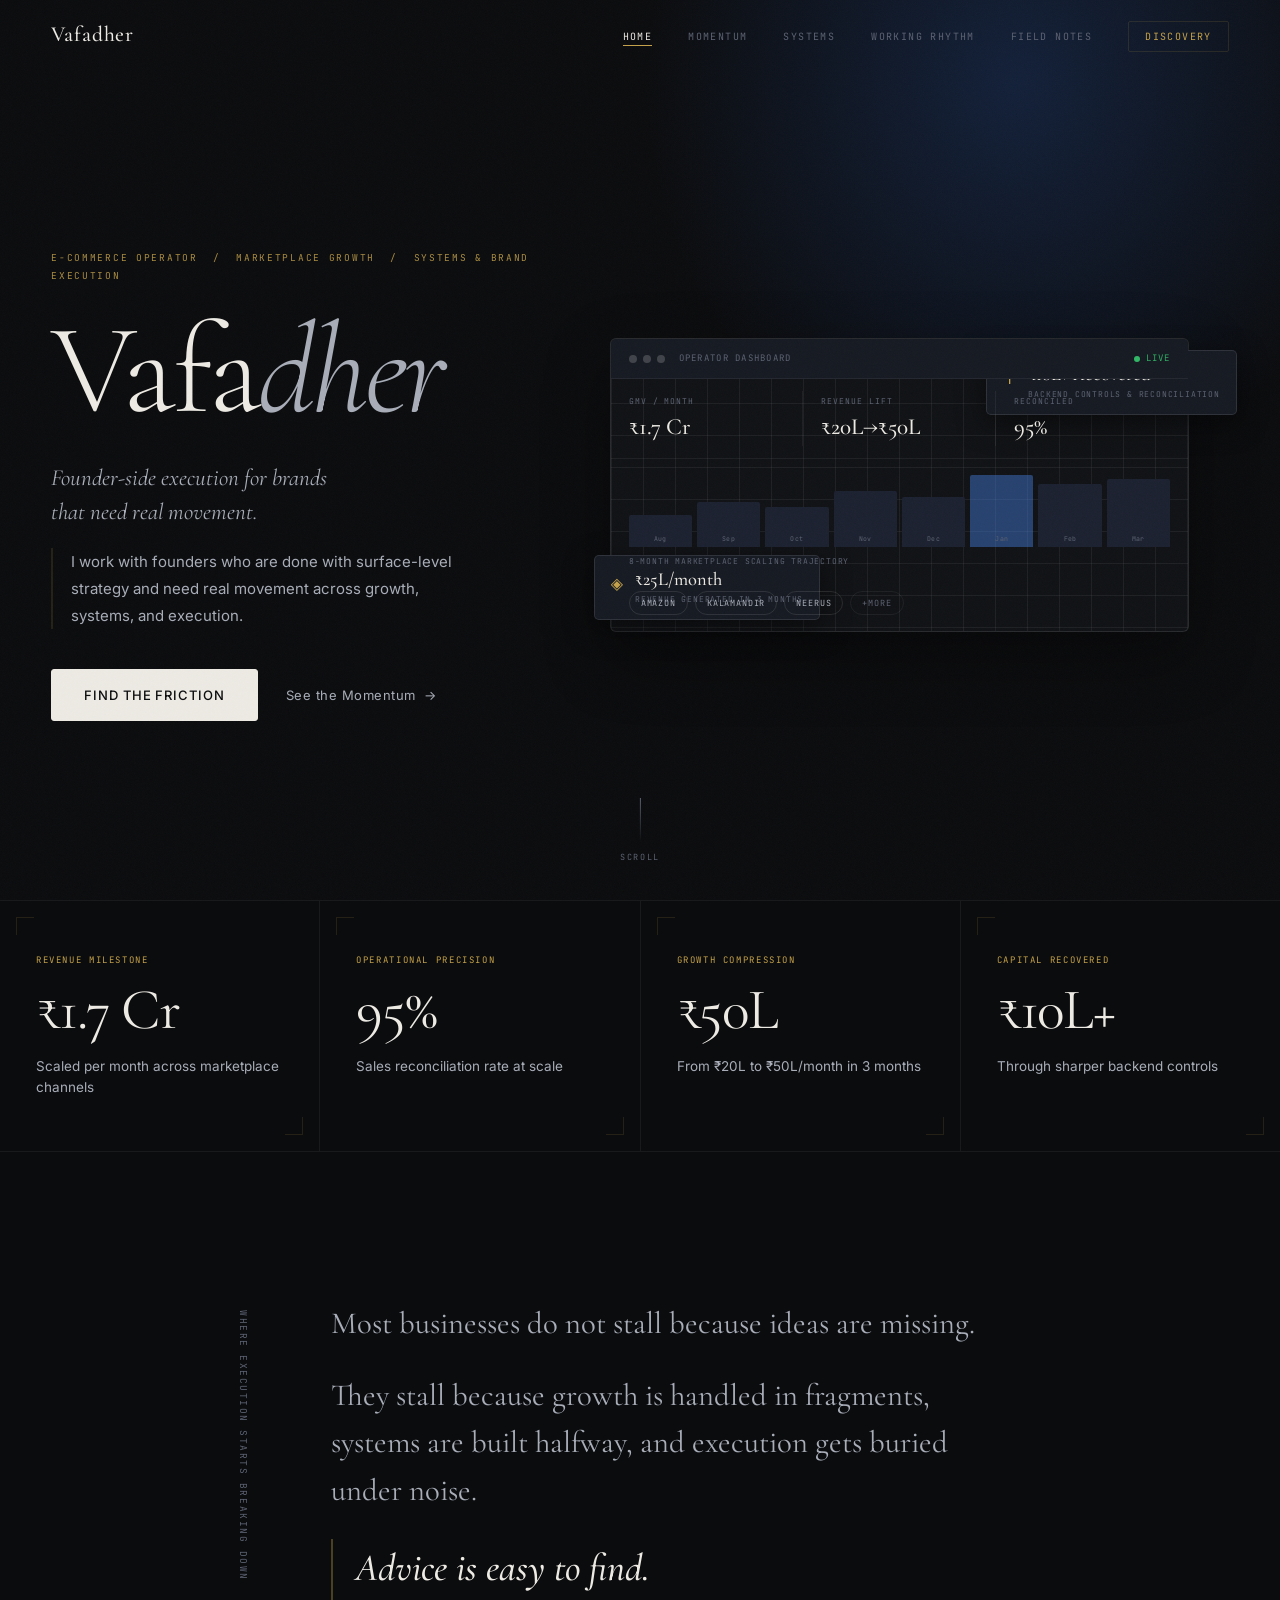
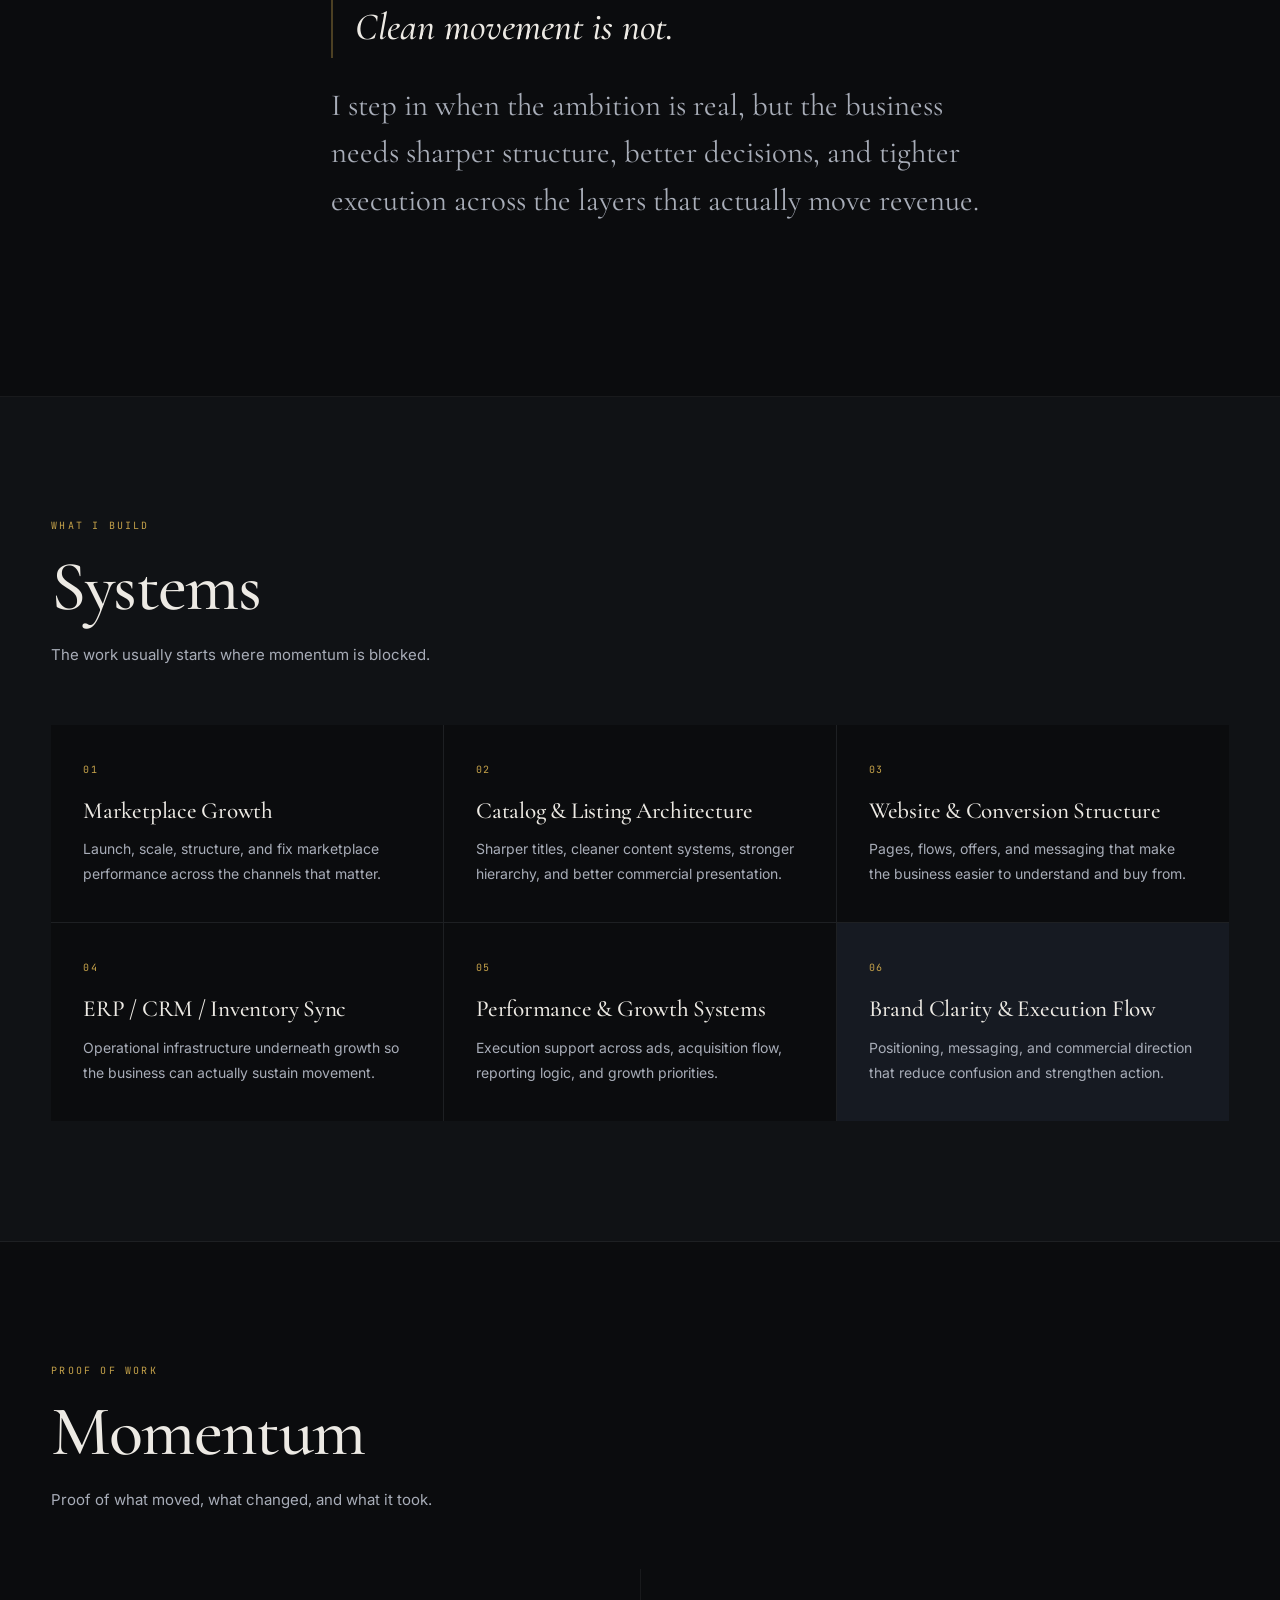
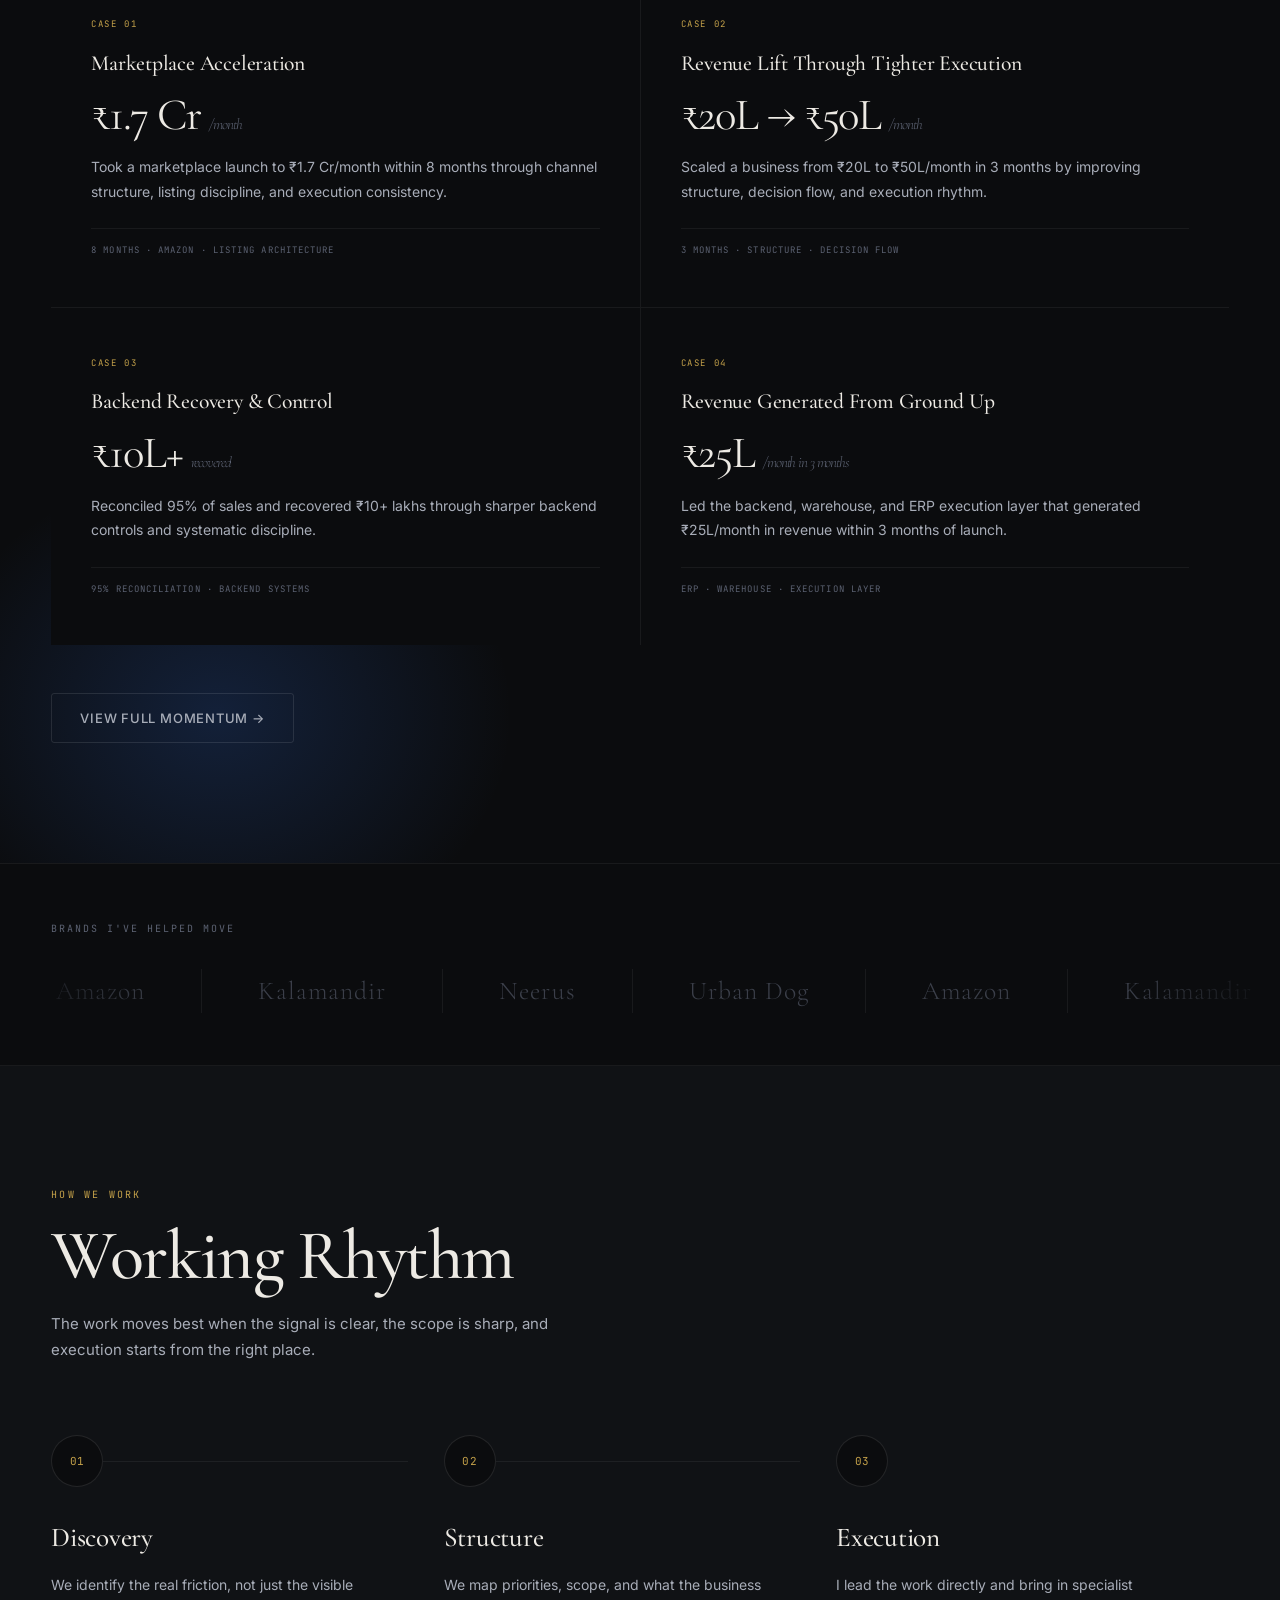
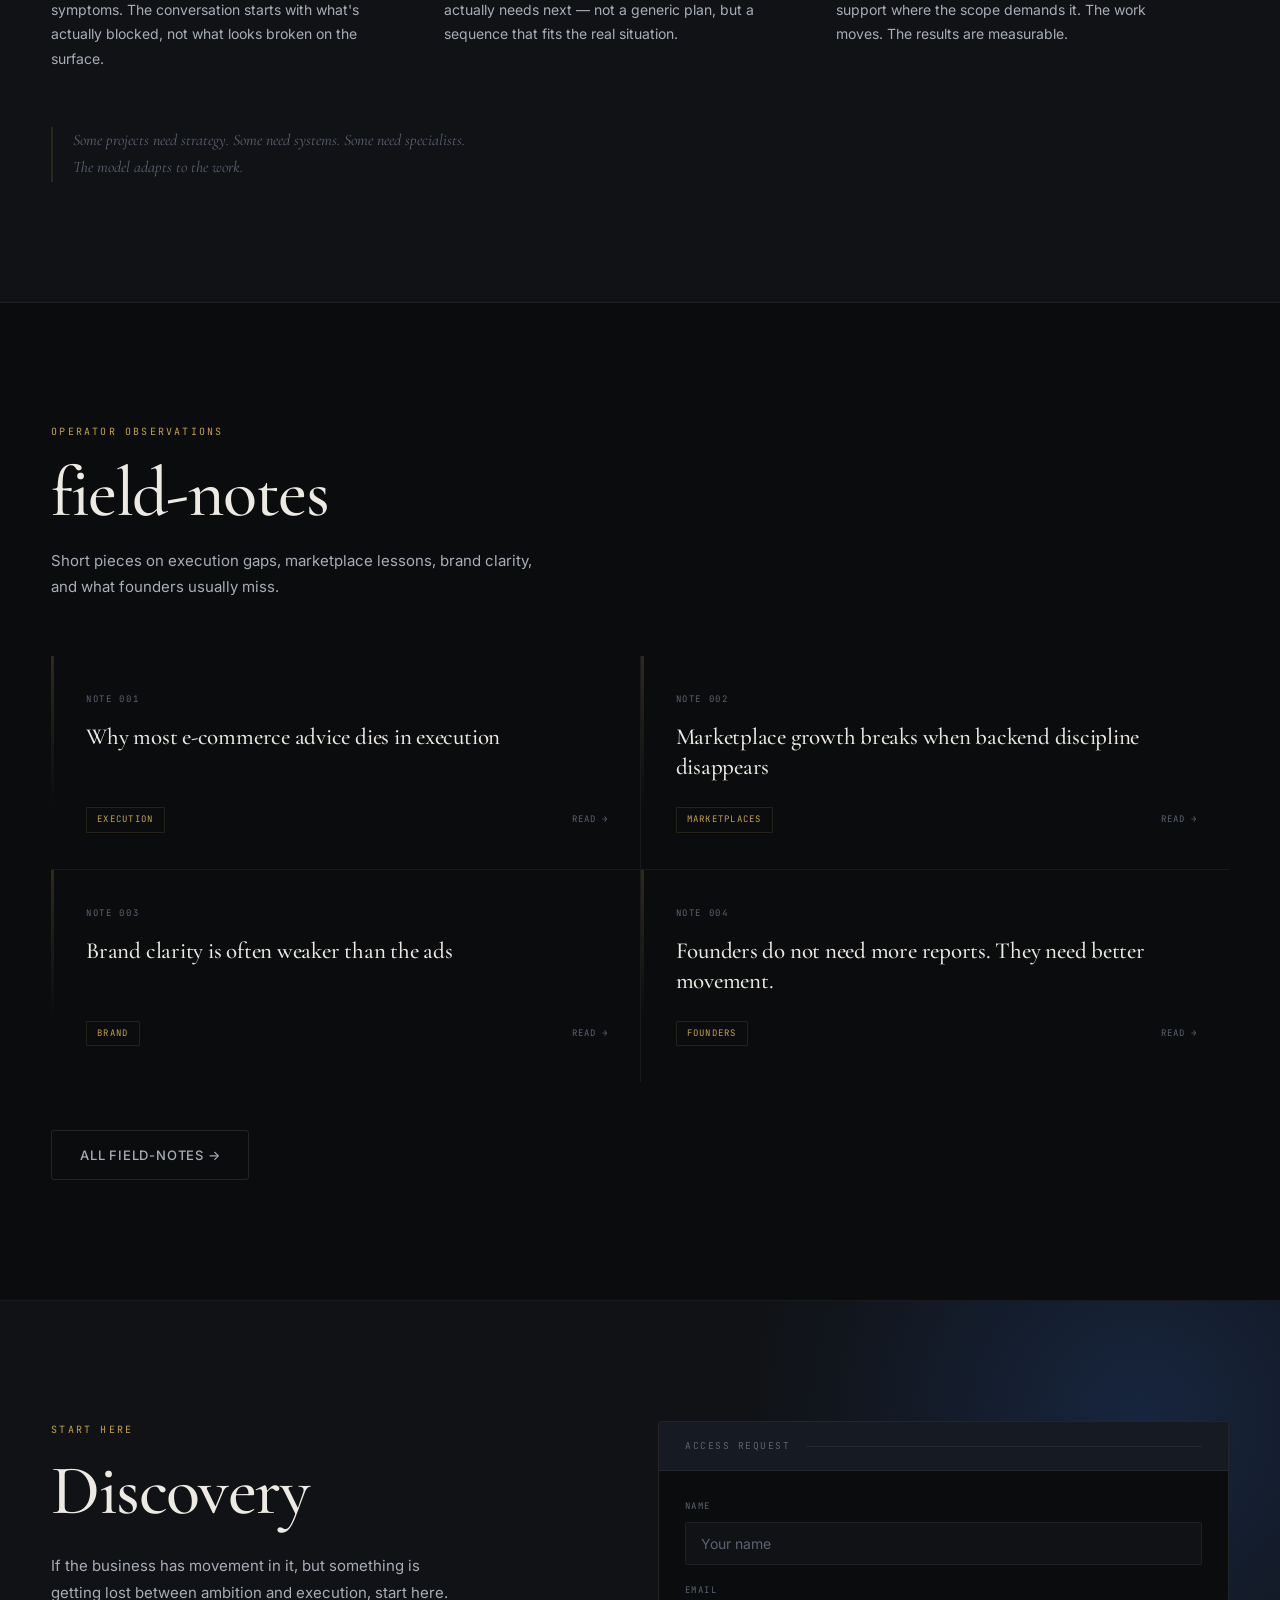
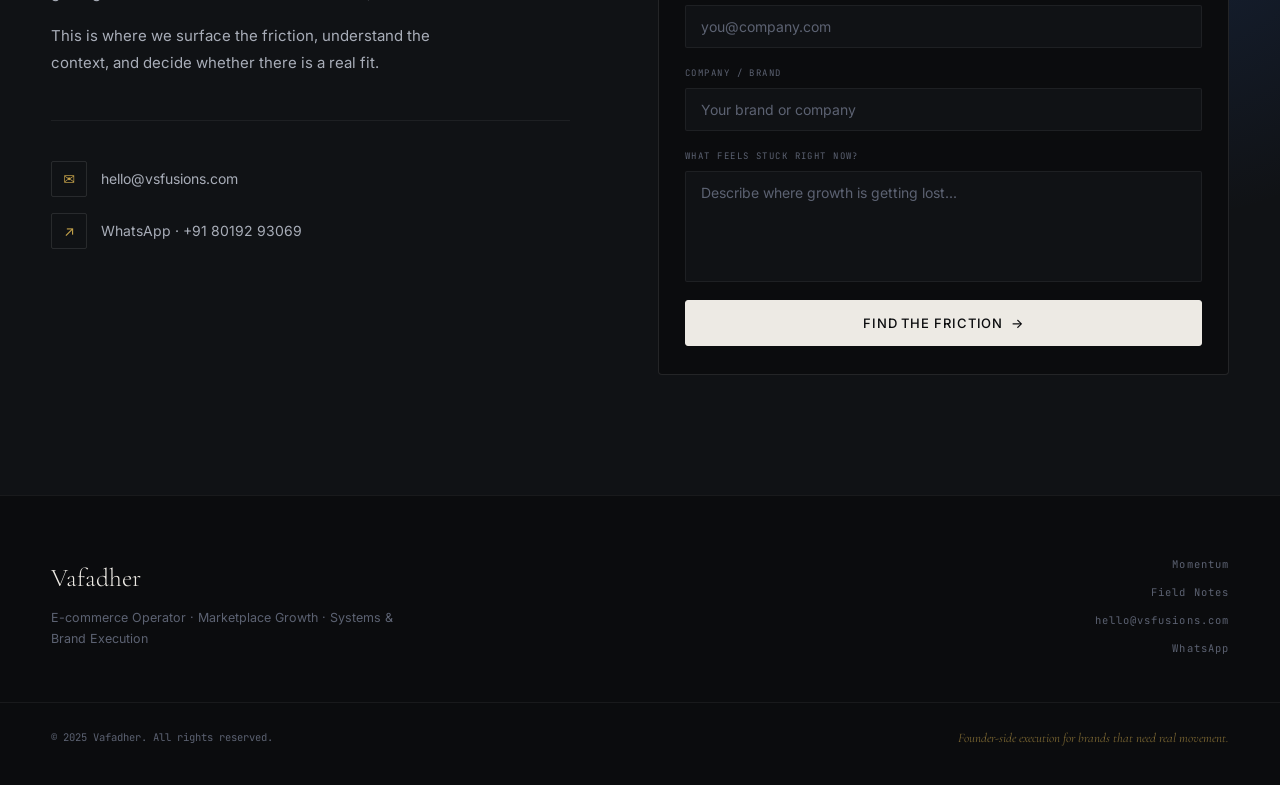
==== commit 59765422: "Update index.html" ====
--- a/index.html
+++ b/index.html
@@ -21,7 +21,7 @@
         <li><a href="momentum" class="nav-link">Momentum</a></li>
         <li><a href="#systems" class="nav-link">Systems</a></li>
         <li><a href="#working-rhythm" class="nav-link">Working Rhythm</a></li>
-        <li><a href="field-notes" class="nav-link">field-notes</a></li>
+        <li><a href="field-notes" class="nav-link">Field Notes</a></li>
         <li><a href="#discovery" class="nav-link nav-cta">Discovery</a></li>
       </ul>
       <button class="nav-toggle" id="navToggle" aria-label="Toggle menu">
@@ -36,7 +36,7 @@
       <li><a href="momentum" class="mob-link">Momentum</a></li>
       <li><a href="#systems" class="mob-link">Systems</a></li>
       <li><a href="#working-rhythm" class="mob-link">Working Rhythm</a></li>
-      <li><a href="field-notes" class="mob-link">field-notes</a></li>
+      <li><a href="field-notes" class="mob-link">Field Notes</a></li>
       <li><a href="#discovery" class="mob-link">Discovery</a></li>
     </ul>
   </div>
@@ -422,7 +422,7 @@
       </div>
       <nav class="footer-links" aria-label="Footer navigation">
         <a href="momentum">Momentum</a>
-        <a href="field-notes">field-notes</a>
+        <a href="field-notes">Field Notes</a>
         <a href="mailto:hello@vsfusions.com">hello@vsfusions.com</a>
         <a href="https://wa.me/918019293069" target="_blank" rel="noopener">WhatsApp</a>
       </nav>
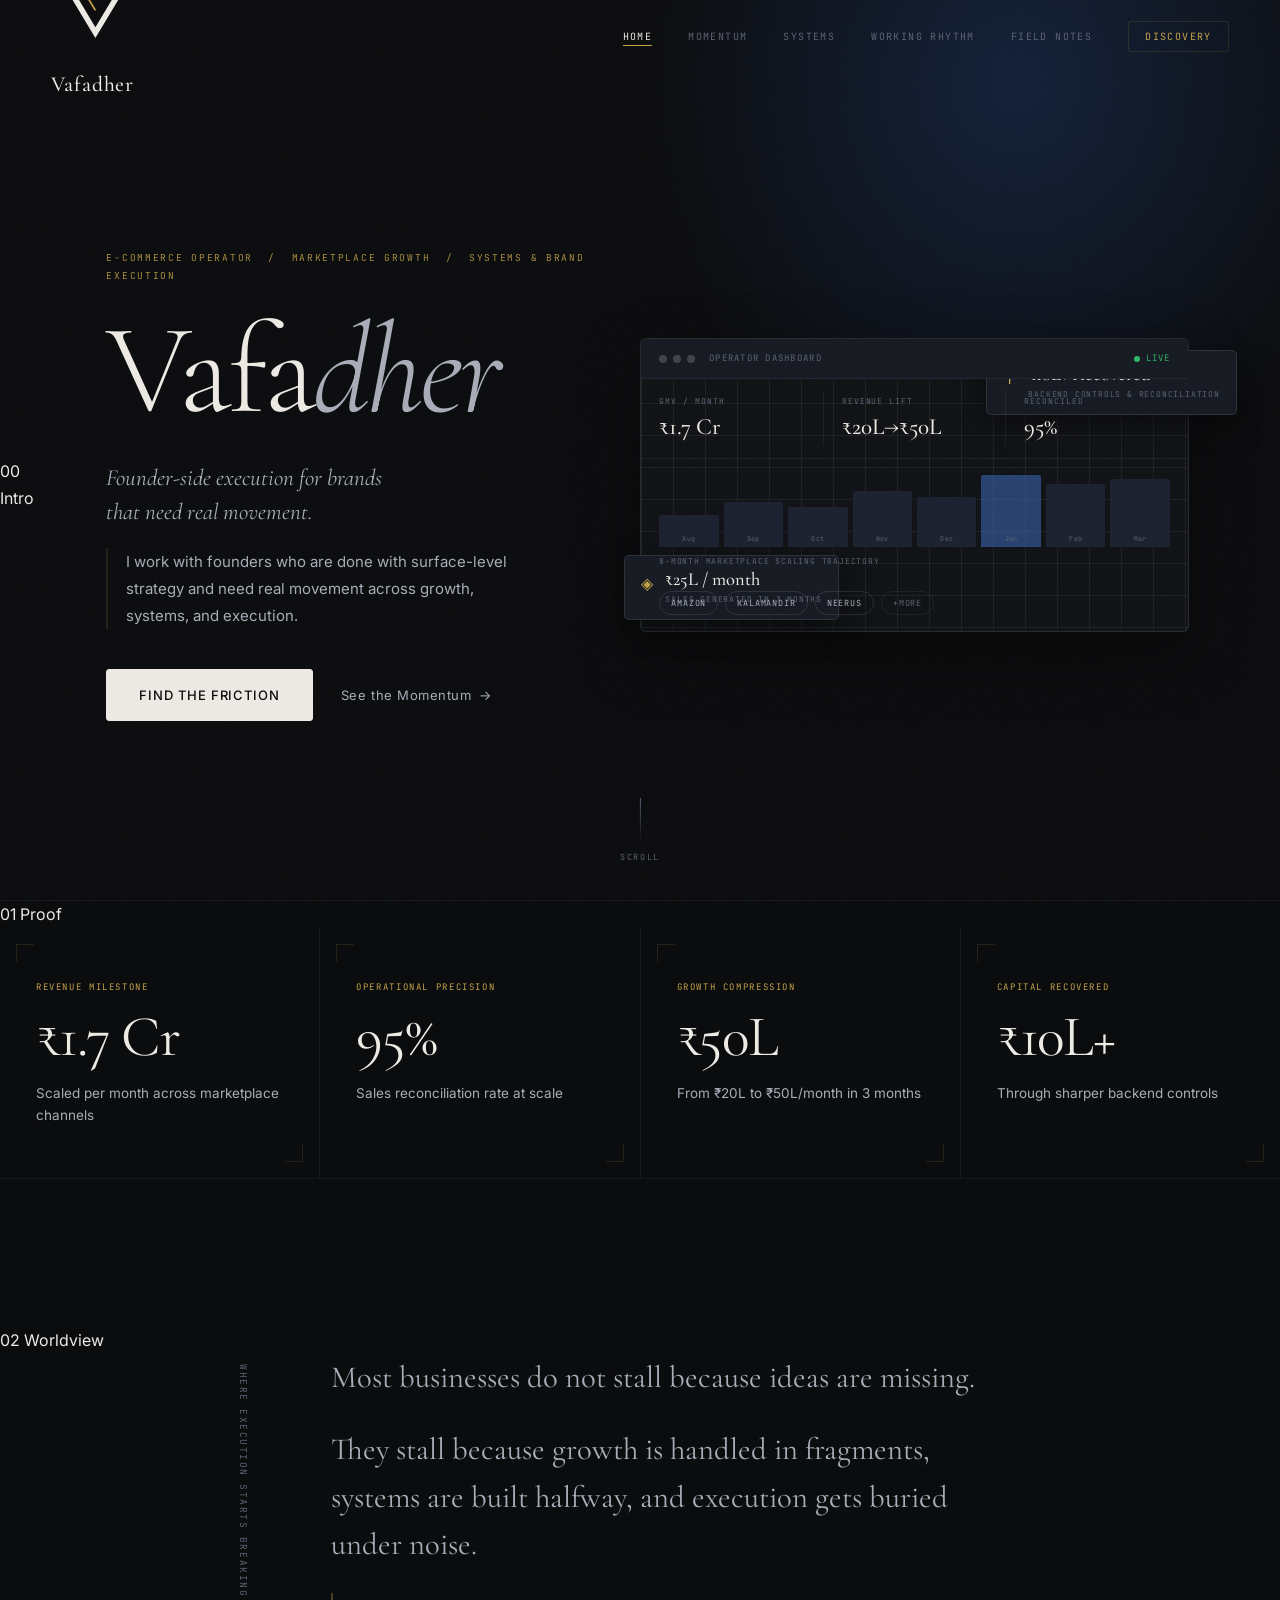
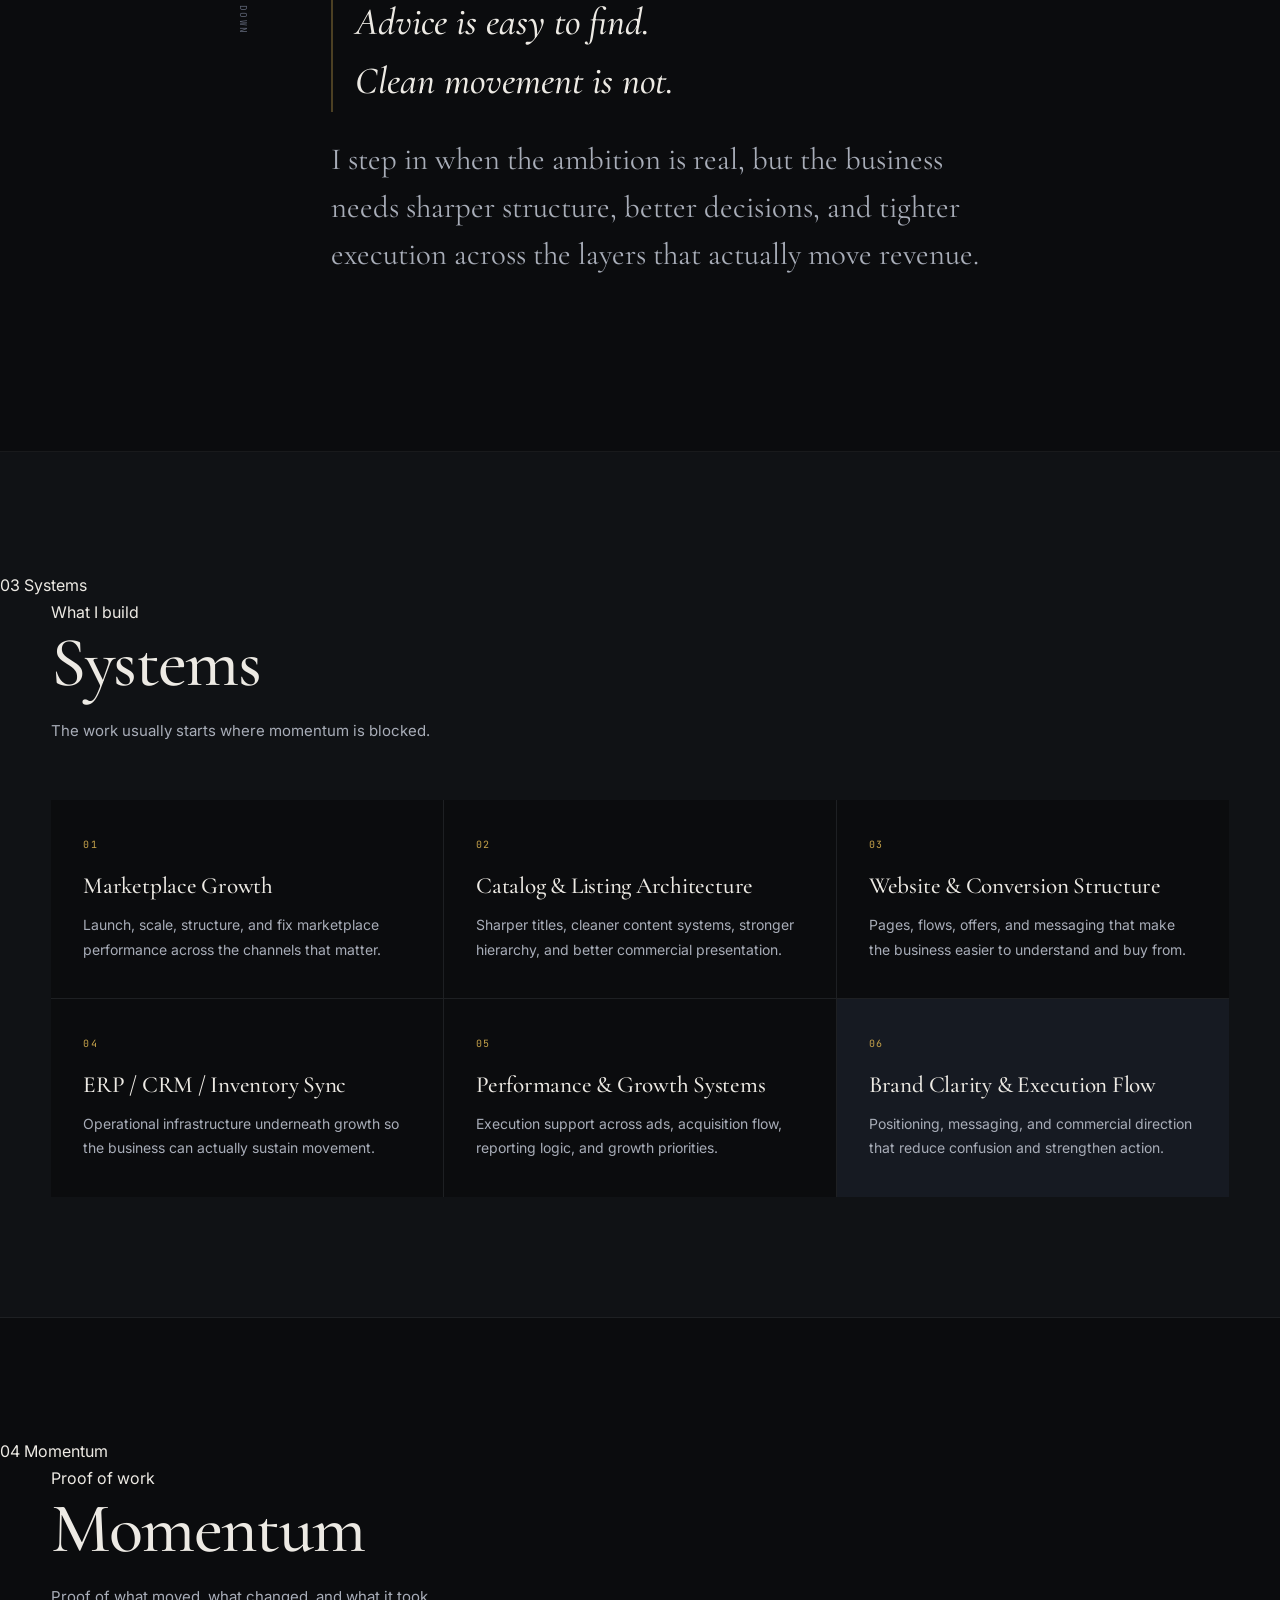
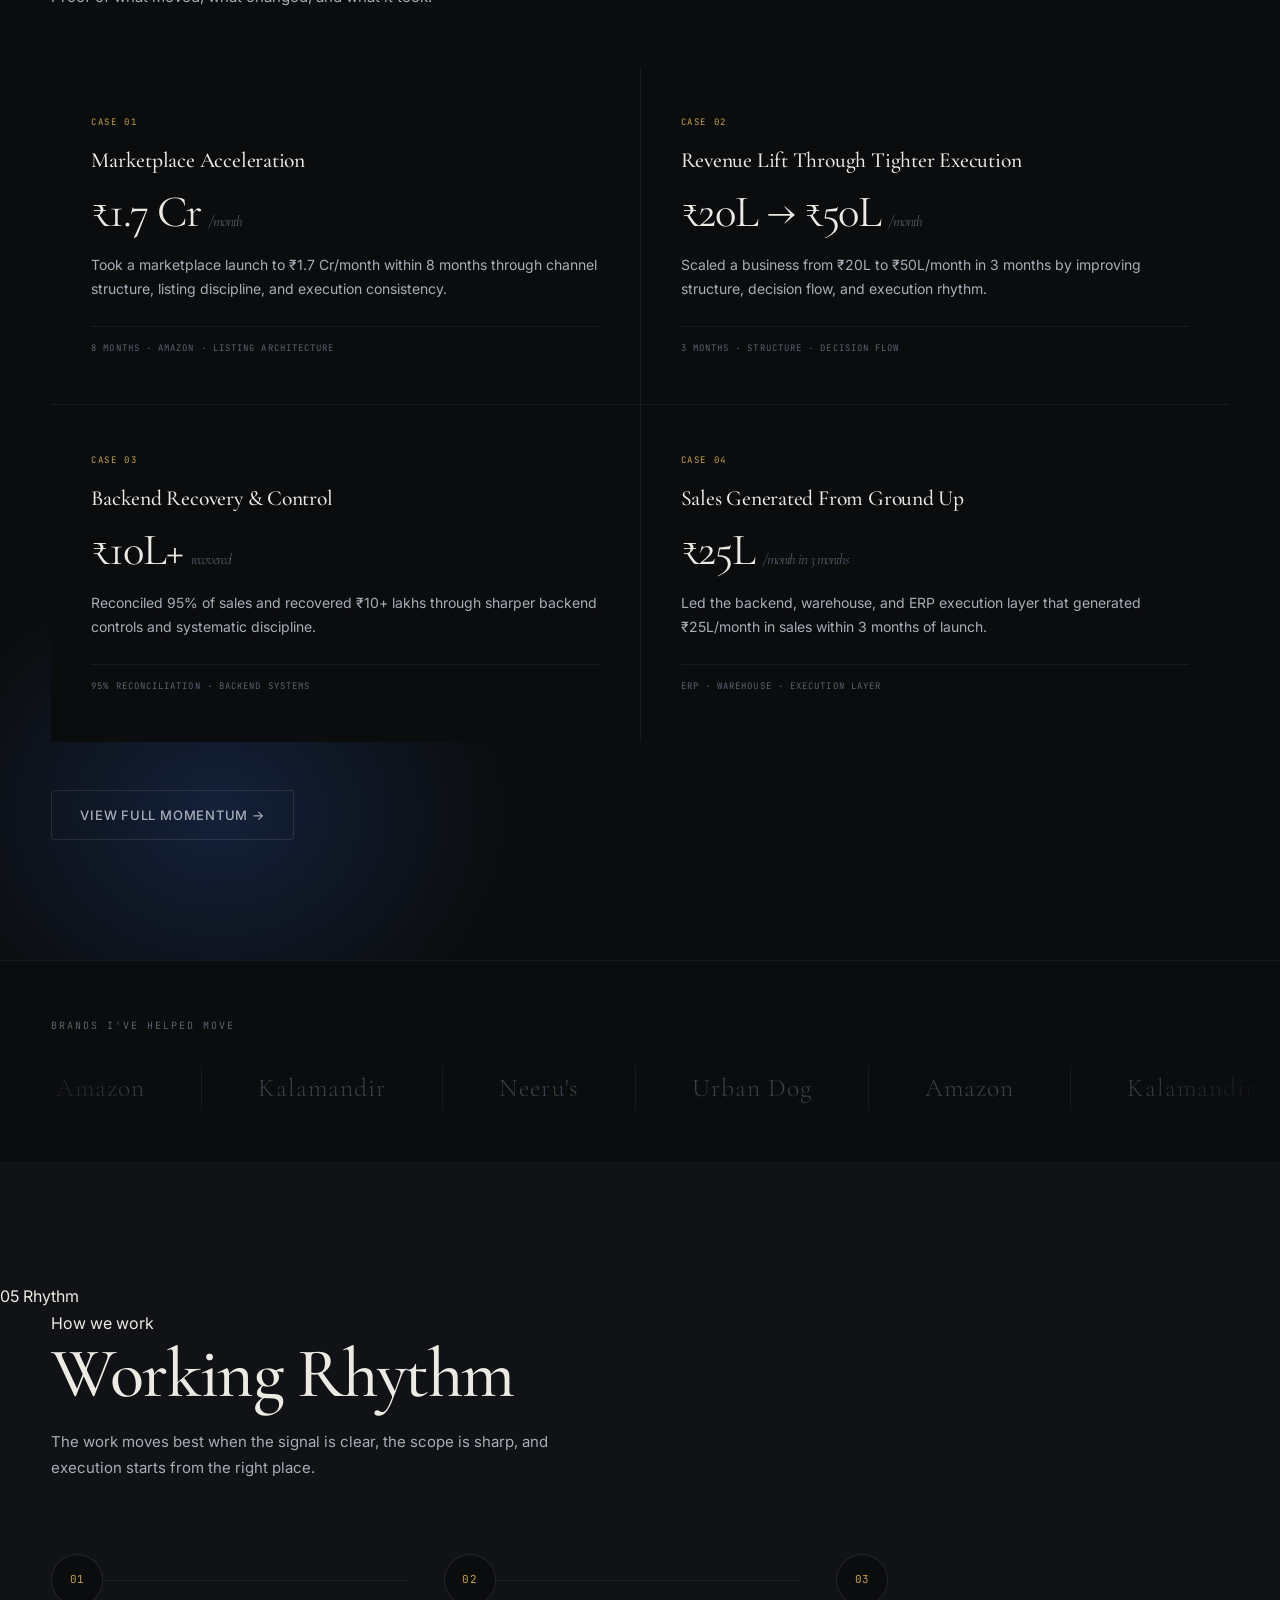
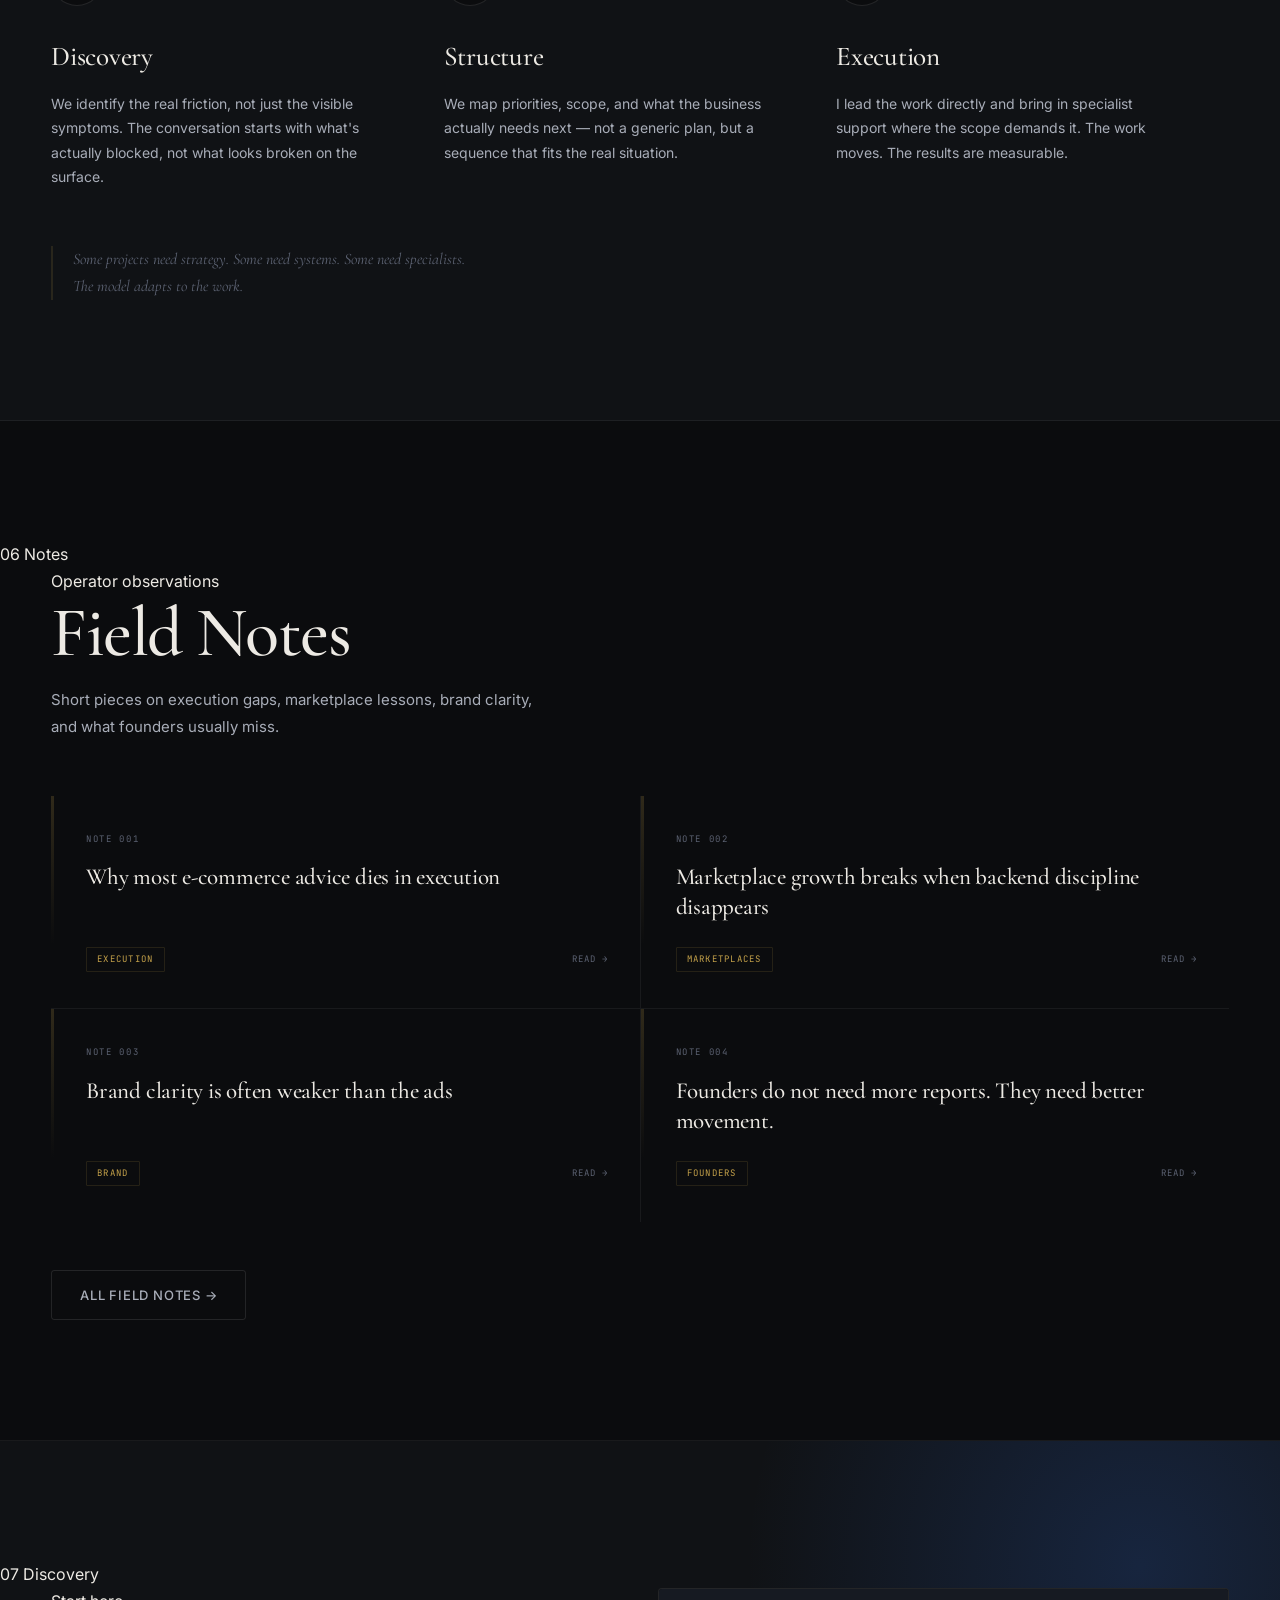
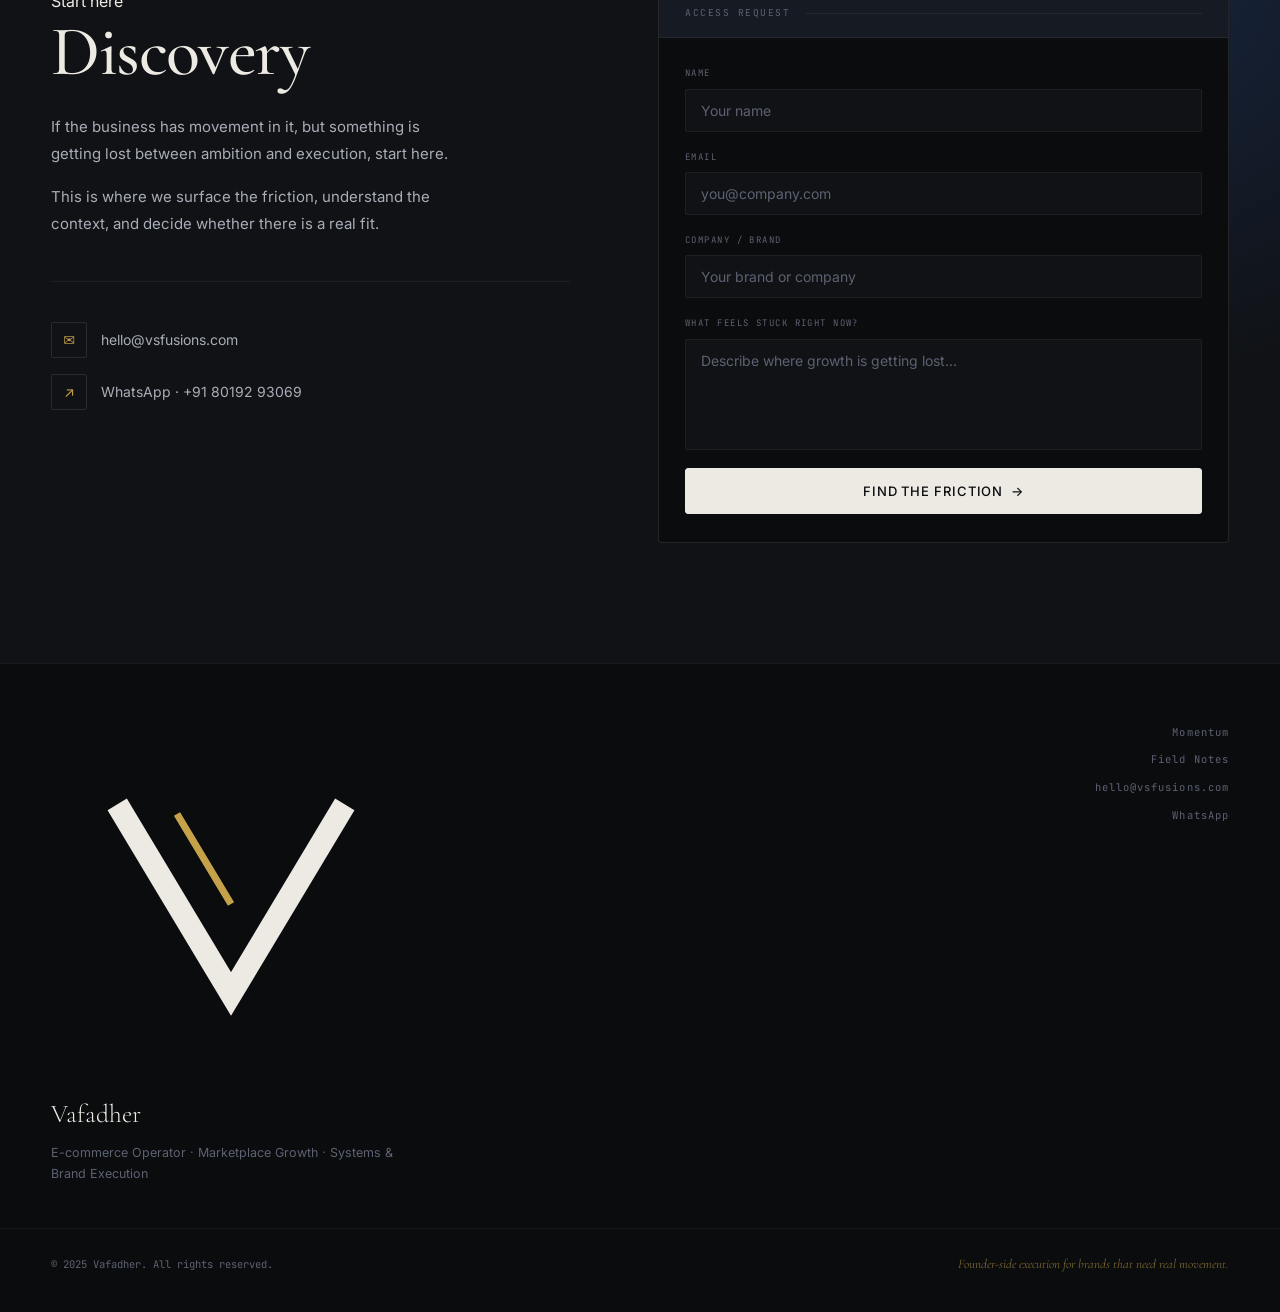
==== commit 10c054e4: "Update index.html" ====
--- a/index.html
+++ b/index.html
@@ -5,6 +5,10 @@
   <meta name="viewport" content="width=device-width, initial-scale=1.0" />
   <title>Vafadher — E-commerce Operator & Marketplace Growth</title>
   <meta name="description" content="Founder-side execution for brands that need real movement across growth, systems, and execution." />
+
+  <!-- Favicon: simplified V monogram -->
+  <link rel="icon" type="image/svg+xml" href="data:image/svg+xml,%3Csvg xmlns='http://www.w3.org/2000/svg' viewBox='0 0 32 32'%3E%3Crect width='32' height='32' fill='%230b0c0e'/%3E%3Cpath d='M7 8 L16 24 L25 8' stroke='%23f2efe9' stroke-width='3' fill='none' stroke-linecap='square'/%3E%3Cpath d='M12 8 L16 16' stroke='%23c5a24a' stroke-width='1' fill='none'/%3E%3C/svg%3E" />
+
   <link rel="preconnect" href="https://fonts.googleapis.com" />
   <link rel="preconnect" href="https://fonts.gstatic.com" crossorigin />
   <link href="https://fonts.googleapis.com/css2?family=Cormorant+Garamond:ital,wght@0,300;0,400;0,500;1,300;1,400;1,500&family=Inter:wght@300;400;500;600&family=JetBrains+Mono:wght@300;400&display=swap" rel="stylesheet" />
@@ -13,15 +17,29 @@
 <body>
   <div class="grain" aria-hidden="true"></div>
 
+  <!-- Drifting background glows -->
+  <div class="bg-orbs" aria-hidden="true">
+    <div class="orb orb-1"></div>
+    <div class="orb orb-2"></div>
+    <div class="orb orb-3"></div>
+  </div>
+
+  <!-- NAV with SVG monogram -->
   <nav class="nav" id="nav">
     <div class="nav-inner">
-      <a href="index.html" class="nav-logo">Vafadher</a>
+      <a href="index.html" class="nav-logo" aria-label="Vafadher home">
+        <svg class="logo-monogram" viewBox="0 0 40 40" xmlns="http://www.w3.org/2000/svg" aria-hidden="true">
+          <path d="M8 10 L20 30 L32 10" stroke="currentColor" stroke-width="2.5" fill="none" stroke-linecap="square" stroke-linejoin="miter"/>
+          <path d="M14 10 L20 20" stroke="var(--gold)" stroke-width="0.8" fill="none"/>
+        </svg>
+        <span class="logo-wordmark">Vafadher</span>
+      </a>
       <ul class="nav-links">
         <li><a href="index.html" class="nav-link active">Home</a></li>
-        <li><a href="momentum" class="nav-link">Momentum</a></li>
+        <li><a href="momentum.html" class="nav-link">Momentum</a></li>
         <li><a href="#systems" class="nav-link">Systems</a></li>
         <li><a href="#working-rhythm" class="nav-link">Working Rhythm</a></li>
-        <li><a href="field-notes" class="nav-link">Field Notes</a></li>
+        <li><a href="field-notes.html" class="nav-link">Field Notes</a></li>
         <li><a href="#discovery" class="nav-link nav-cta">Discovery</a></li>
       </ul>
       <button class="nav-toggle" id="navToggle" aria-label="Toggle menu">
@@ -33,17 +51,22 @@
   <div class="mobile-nav" id="mobileNav">
     <ul>
       <li><a href="index.html" class="mob-link">Home</a></li>
-      <li><a href="momentum" class="mob-link">Momentum</a></li>
+      <li><a href="momentum.html" class="mob-link">Momentum</a></li>
       <li><a href="#systems" class="mob-link">Systems</a></li>
       <li><a href="#working-rhythm" class="mob-link">Working Rhythm</a></li>
-      <li><a href="field-notes" class="mob-link">Field Notes</a></li>
+      <li><a href="field-notes.html" class="mob-link">Field Notes</a></li>
       <li><a href="#discovery" class="mob-link">Discovery</a></li>
     </ul>
   </div>
 
   <!-- HERO -->
-  <section class="hero" id="hero">
+  <section class="hero section-frame" id="hero" data-section-num="00" data-section-label="Intro">
     <div class="hero-atmosphere"></div>
+    <div class="section-sidebar" aria-hidden="true">
+      <span class="sidebar-num">00</span>
+      <span class="sidebar-line"></span>
+      <span class="sidebar-label">Intro</span>
+    </div>
     <div class="hero-inner">
 
       <div class="hero-left" data-reveal>
@@ -53,12 +76,12 @@
         <p class="hero-body">I work with founders who are done with surface-level strategy and need real movement across growth, systems, and execution.</p>
         <div class="hero-actions">
           <a href="#discovery" class="btn-primary">Find the Friction</a>
-          <a href="momentum" class="btn-ghost">See the Momentum <span class="btn-arrow">→</span></a>
+          <a href="momentum.html" class="btn-ghost">See the Momentum <span class="btn-arrow">→</span></a>
         </div>
       </div>
 
       <div class="hero-right" data-reveal data-reveal-delay="200">
-        <div class="console-frame">
+        <div class="console-frame console-float-anim">
           <div class="console-grid-bg"></div>
           <div class="console-topbar">
             <div class="console-dots"><span></span><span></span><span></span></div>
@@ -111,8 +134,8 @@
         <div class="sig-card sig-card--2">
           <span class="sig-icon">◈</span>
           <div class="sig-text">
-            <p class="sig-val">₹25L/month</p>
-            <p class="sig-sub">Revenue generated in 3 months</p>
+            <p class="sig-val">₹25L / month</p>
+            <p class="sig-sub">Sales Generated in 3 months</p>
           </div>
         </div>
       </div>
@@ -124,27 +147,32 @@
   </section>
 
   <!-- PROOF -->
-  <section class="proof" id="proof">
+  <section class="proof section-frame" id="proof" data-section-num="01" data-section-label="Proof">
+    <div class="section-sidebar" aria-hidden="true">
+      <span class="sidebar-num">01</span>
+      <span class="sidebar-line"></span>
+      <span class="sidebar-label">Proof</span>
+    </div>
     <div class="proof-inner">
-      <div class="proof-card" data-reveal>
+      <div class="proof-card hover-glow" data-reveal>
         <div class="proof-corner tl"></div><div class="proof-corner br"></div>
         <p class="proof-micro">Revenue Milestone</p>
         <p class="proof-number">₹1.7 Cr</p>
         <p class="proof-line">Scaled per month across marketplace channels</p>
       </div>
-      <div class="proof-card" data-reveal data-reveal-delay="100">
+      <div class="proof-card hover-glow" data-reveal data-reveal-delay="100">
         <div class="proof-corner tl"></div><div class="proof-corner br"></div>
         <p class="proof-micro">Operational Precision</p>
         <p class="proof-number">95%</p>
         <p class="proof-line">Sales reconciliation rate at scale</p>
       </div>
-      <div class="proof-card" data-reveal data-reveal-delay="200">
+      <div class="proof-card hover-glow" data-reveal data-reveal-delay="200">
         <div class="proof-corner tl"></div><div class="proof-corner br"></div>
         <p class="proof-micro">Growth Compression</p>
         <p class="proof-number">₹50L</p>
         <p class="proof-line">From ₹20L to ₹50L/month in 3 months</p>
       </div>
-      <div class="proof-card" data-reveal data-reveal-delay="300">
+      <div class="proof-card hover-glow" data-reveal data-reveal-delay="300">
         <div class="proof-corner tl"></div><div class="proof-corner br"></div>
         <p class="proof-micro">Capital Recovered</p>
         <p class="proof-number">₹10L+</p>
@@ -154,7 +182,12 @@
   </section>
 
   <!-- BREAKDOWN -->
-  <section class="breakdown" id="breakdown">
+  <section class="breakdown section-frame" id="breakdown" data-section-num="02" data-section-label="Worldview">
+    <div class="section-sidebar" aria-hidden="true">
+      <span class="sidebar-num">02</span>
+      <span class="sidebar-line"></span>
+      <span class="sidebar-label">Worldview</span>
+    </div>
     <div class="breakdown-inner">
       <div class="breakdown-tag" data-reveal>
         <span>Where execution starts breaking down</span>
@@ -168,41 +201,46 @@
     </div>
   </section>
 
-  <!-- SYSTEMS — clean 3×2 grid, zero dead space -->
-  <section class="systems" id="systems">
+  <!-- SYSTEMS — blueprint grid -->
+  <section class="systems section-frame" id="systems" data-section-num="03" data-section-label="Systems">
+    <div class="section-sidebar" aria-hidden="true">
+      <span class="sidebar-num">03</span>
+      <span class="sidebar-line"></span>
+      <span class="sidebar-label">Systems</span>
+    </div>
     <div class="systems-inner">
       <div class="systems-hd" data-reveal>
-        <span class="tag-label">What I build</span>
+        <span class="tag-label-serif">What I build</span>
         <h2 class="section-h">Systems</h2>
         <p class="section-sub">The work usually starts where momentum is blocked.</p>
       </div>
       <div class="sys-grid">
-        <div class="sys-item" data-reveal>
+        <div class="sys-item hover-glow" data-reveal>
           <div class="sys-num">01</div>
           <h3>Marketplace Growth</h3>
           <p>Launch, scale, structure, and fix marketplace performance across the channels that matter.</p>
         </div>
-        <div class="sys-item" data-reveal data-reveal-delay="60">
+        <div class="sys-item hover-glow" data-reveal data-reveal-delay="60">
           <div class="sys-num">02</div>
           <h3>Catalog & Listing Architecture</h3>
           <p>Sharper titles, cleaner content systems, stronger hierarchy, and better commercial presentation.</p>
         </div>
-        <div class="sys-item" data-reveal data-reveal-delay="120">
+        <div class="sys-item hover-glow" data-reveal data-reveal-delay="120">
           <div class="sys-num">03</div>
           <h3>Website & Conversion Structure</h3>
           <p>Pages, flows, offers, and messaging that make the business easier to understand and buy from.</p>
         </div>
-        <div class="sys-item" data-reveal data-reveal-delay="60">
+        <div class="sys-item hover-glow" data-reveal data-reveal-delay="60">
           <div class="sys-num">04</div>
           <h3>ERP / CRM / Inventory Sync</h3>
           <p>Operational infrastructure underneath growth so the business can actually sustain movement.</p>
         </div>
-        <div class="sys-item" data-reveal data-reveal-delay="120">
+        <div class="sys-item hover-glow" data-reveal data-reveal-delay="120">
           <div class="sys-num">05</div>
           <h3>Performance & Growth Systems</h3>
           <p>Execution support across ads, acquisition flow, reporting logic, and growth priorities.</p>
         </div>
-        <div class="sys-item sys-item--accent" data-reveal data-reveal-delay="180">
+        <div class="sys-item sys-item--accent hover-glow" data-reveal data-reveal-delay="180">
           <div class="sys-num">06</div>
           <h3>Brand Clarity & Execution Flow</h3>
           <p>Positioning, messaging, and commercial direction that reduce confusion and strengthen action.</p>
@@ -212,15 +250,20 @@
   </section>
 
   <!-- MOMENTUM -->
-  <section class="momentum" id="momentum">
+  <section class="momentum section-frame" id="momentum" data-section-num="04" data-section-label="Momentum">
+    <div class="section-sidebar" aria-hidden="true">
+      <span class="sidebar-num">04</span>
+      <span class="sidebar-line"></span>
+      <span class="sidebar-label">Momentum</span>
+    </div>
     <div class="momentum-inner">
       <div class="momentum-hd" data-reveal>
-        <span class="tag-label">Proof of work</span>
+        <span class="tag-label-serif">Proof of work</span>
         <h2 class="section-h">Momentum</h2>
         <p class="section-sub">Proof of what moved, what changed, and what it took.</p>
       </div>
       <div class="cases">
-        <div class="case-card" data-reveal>
+        <div class="case-card hover-glow" data-reveal>
           <div class="case-badge">Case 01</div>
           <h3 class="case-title">Marketplace Acceleration</h3>
           <div class="case-result">₹1.7 Cr<span>/month</span></div>
@@ -228,7 +271,7 @@
           <div class="case-rule"></div>
           <p class="case-tag">8 months · Amazon · Listing architecture</p>
         </div>
-        <div class="case-card" data-reveal data-reveal-delay="100">
+        <div class="case-card hover-glow" data-reveal data-reveal-delay="100">
           <div class="case-badge">Case 02</div>
           <h3 class="case-title">Revenue Lift Through Tighter Execution</h3>
           <div class="case-result">₹20L → ₹50L<span>/month</span></div>
@@ -236,7 +279,7 @@
           <div class="case-rule"></div>
           <p class="case-tag">3 months · Structure · Decision flow</p>
         </div>
-        <div class="case-card" data-reveal data-reveal-delay="200">
+        <div class="case-card hover-glow" data-reveal data-reveal-delay="200">
           <div class="case-badge">Case 03</div>
           <h3 class="case-title">Backend Recovery & Control</h3>
           <div class="case-result">₹10L+<span>recovered</span></div>
@@ -244,17 +287,17 @@
           <div class="case-rule"></div>
           <p class="case-tag">95% reconciliation · Backend systems</p>
         </div>
-        <div class="case-card" data-reveal data-reveal-delay="300">
+        <div class="case-card hover-glow" data-reveal data-reveal-delay="300">
           <div class="case-badge">Case 04</div>
-          <h3 class="case-title">Revenue Generated From Ground Up</h3>
+          <h3 class="case-title">Sales Generated From Ground Up</h3>
           <div class="case-result">₹25L<span>/month in 3 months</span></div>
-          <p class="case-body">Led the backend, warehouse, and ERP execution layer that generated ₹25L/month in revenue within 3 months of launch.</p>
+          <p class="case-body">Led the backend, warehouse, and ERP execution layer that generated ₹25L/month in sales within 3 months of launch.</p>
           <div class="case-rule"></div>
           <p class="case-tag">ERP · Warehouse · Execution layer</p>
         </div>
       </div>
       <div class="section-cta-row" data-reveal>
-        <a href="momentum" class="btn-outline">View Full Momentum →</a>
+        <a href="momentum.html" class="btn-outline">View Full Momentum →</a>
       </div>
     </div>
   </section>
@@ -268,21 +311,26 @@
       <div class="marquee-track">
         <div class="marquee-item"><div class="brand-text-logo">Amazon</div></div>
         <div class="marquee-item"><div class="brand-text-logo">Kalamandir</div></div>
-        <div class="marquee-item"><div class="brand-text-logo">Neerus</div></div>
+        <div class="marquee-item"><div class="brand-text-logo">Neeru's</div></div>
         <div class="marquee-item"><div class="brand-text-logo">Urban Dog</div></div>
         <div class="marquee-item" aria-hidden="true"><div class="brand-text-logo">Amazon</div></div>
         <div class="marquee-item" aria-hidden="true"><div class="brand-text-logo">Kalamandir</div></div>
-        <div class="marquee-item" aria-hidden="true"><div class="brand-text-logo">Neerus</div></div>
+        <div class="marquee-item" aria-hidden="true"><div class="brand-text-logo">Neeru's</div></div>
         <div class="marquee-item" aria-hidden="true"><div class="brand-text-logo">Urban Dog</div></div>
       </div>
     </div>
   </section>
 
   <!-- WORKING RHYTHM -->
-  <section class="rhythm" id="working-rhythm">
+  <section class="rhythm section-frame" id="working-rhythm" data-section-num="05" data-section-label="Rhythm">
+    <div class="section-sidebar" aria-hidden="true">
+      <span class="sidebar-num">05</span>
+      <span class="sidebar-line"></span>
+      <span class="sidebar-label">Rhythm</span>
+    </div>
     <div class="rhythm-inner">
       <div class="rhythm-hd" data-reveal>
-        <span class="tag-label">How we work</span>
+        <span class="tag-label-serif">How we work</span>
         <h2 class="section-h">Working Rhythm</h2>
         <p class="section-sub">The work moves best when the signal is clear, the scope is sharp, and execution starts from the right place.</p>
       </div>
@@ -316,60 +364,70 @@
     </div>
   </section>
 
-  <!-- field-notes -->
-  <section class="field-notes" id="field-notes">
+  <!-- FIELD NOTES -->
+  <section class="field-notes section-frame" id="field-notes" data-section-num="06" data-section-label="Notes">
+    <div class="section-sidebar" aria-hidden="true">
+      <span class="sidebar-num">06</span>
+      <span class="sidebar-line"></span>
+      <span class="sidebar-label">Notes</span>
+    </div>
     <div class="fn-inner">
       <div class="fn-hd" data-reveal>
-        <span class="tag-label">Operator observations</span>
-        <h2 class="section-h">field-notes</h2>
+        <span class="tag-label-serif">Operator observations</span>
+        <h2 class="section-h">Field Notes</h2>
         <p class="section-sub">Short pieces on execution gaps, marketplace lessons, brand clarity, and what founders usually miss.</p>
       </div>
       <div class="fn-grid">
-        <article class="fn-card" data-reveal>
+        <article class="fn-card hover-glow" data-reveal>
           <div class="fn-accent-bar"></div>
           <div class="fn-card-inner">
             <span class="fn-num">Note 001</span>
             <h3>Why most e-commerce advice dies in execution</h3>
-            <div class="fn-footer"><span class="fn-tag">Execution</span><a href="field-notes" class="fn-read">Read →</a></div>
+            <div class="fn-footer"><span class="fn-tag">Execution</span><a href="field-notes.html" class="fn-read">Read →</a></div>
           </div>
         </article>
-        <article class="fn-card" data-reveal data-reveal-delay="80">
+        <article class="fn-card hover-glow" data-reveal data-reveal-delay="80">
           <div class="fn-accent-bar"></div>
           <div class="fn-card-inner">
             <span class="fn-num">Note 002</span>
             <h3>Marketplace growth breaks when backend discipline disappears</h3>
-            <div class="fn-footer"><span class="fn-tag">Marketplaces</span><a href="field-notes" class="fn-read">Read →</a></div>
+            <div class="fn-footer"><span class="fn-tag">Marketplaces</span><a href="field-notes.html" class="fn-read">Read →</a></div>
           </div>
         </article>
-        <article class="fn-card" data-reveal data-reveal-delay="160">
+        <article class="fn-card hover-glow" data-reveal data-reveal-delay="160">
           <div class="fn-accent-bar"></div>
           <div class="fn-card-inner">
             <span class="fn-num">Note 003</span>
             <h3>Brand clarity is often weaker than the ads</h3>
-            <div class="fn-footer"><span class="fn-tag">Brand</span><a href="field-notes" class="fn-read">Read →</a></div>
+            <div class="fn-footer"><span class="fn-tag">Brand</span><a href="field-notes.html" class="fn-read">Read →</a></div>
           </div>
         </article>
-        <article class="fn-card" data-reveal data-reveal-delay="240">
+        <article class="fn-card hover-glow" data-reveal data-reveal-delay="240">
           <div class="fn-accent-bar"></div>
           <div class="fn-card-inner">
             <span class="fn-num">Note 004</span>
             <h3>Founders do not need more reports. They need better movement.</h3>
-            <div class="fn-footer"><span class="fn-tag">Founders</span><a href="field-notes" class="fn-read">Read →</a></div>
+            <div class="fn-footer"><span class="fn-tag">Founders</span><a href="field-notes.html" class="fn-read">Read →</a></div>
           </div>
         </article>
       </div>
       <div class="section-cta-row" data-reveal>
-        <a href="field-notes" class="btn-outline">All field-notes →</a>
+        <a href="field-notes.html" class="btn-outline">All Field Notes →</a>
       </div>
     </div>
   </section>
 
   <!-- DISCOVERY -->
-  <section class="discovery" id="discovery">
+  <section class="discovery section-frame" id="discovery" data-section-num="07" data-section-label="Discovery">
+    <div class="section-sidebar" aria-hidden="true">
+      <span class="sidebar-num">07</span>
+      <span class="sidebar-line"></span>
+      <span class="sidebar-label">Discovery</span>
+    </div>
     <div class="discovery-atmosphere"></div>
     <div class="discovery-inner">
       <div class="disc-left" data-reveal>
-        <span class="tag-label">Start here</span>
+        <span class="tag-label-serif">Start here</span>
         <h2 class="section-h disc-h">Discovery</h2>
         <p class="disc-body">If the business has movement in it, but something is getting lost between ambition and execution, start here.</p>
         <p class="disc-body">This is where we surface the friction, understand the context, and decide whether there is a real fit.</p>
@@ -417,12 +475,18 @@
   <footer class="footer">
     <div class="footer-inner">
       <div>
-        <p class="footer-logo">Vafadher</p>
+        <div class="footer-brand-row">
+          <svg class="footer-monogram" viewBox="0 0 40 40" xmlns="http://www.w3.org/2000/svg" aria-hidden="true">
+            <path d="M8 10 L20 30 L32 10" stroke="currentColor" stroke-width="2.5" fill="none" stroke-linecap="square" stroke-linejoin="miter"/>
+            <path d="M14 10 L20 20" stroke="var(--gold)" stroke-width="0.8" fill="none"/>
+          </svg>
+          <p class="footer-logo">Vafadher</p>
+        </div>
         <p class="footer-pos">E-commerce Operator · Marketplace Growth · Systems & Brand Execution</p>
       </div>
       <nav class="footer-links" aria-label="Footer navigation">
-        <a href="momentum">Momentum</a>
-        <a href="field-notes">Field Notes</a>
+        <a href="momentum.html">Momentum</a>
+        <a href="field-notes.html">Field Notes</a>
         <a href="mailto:hello@vsfusions.com">hello@vsfusions.com</a>
         <a href="https://wa.me/918019293069" target="_blank" rel="noopener">WhatsApp</a>
       </nav>
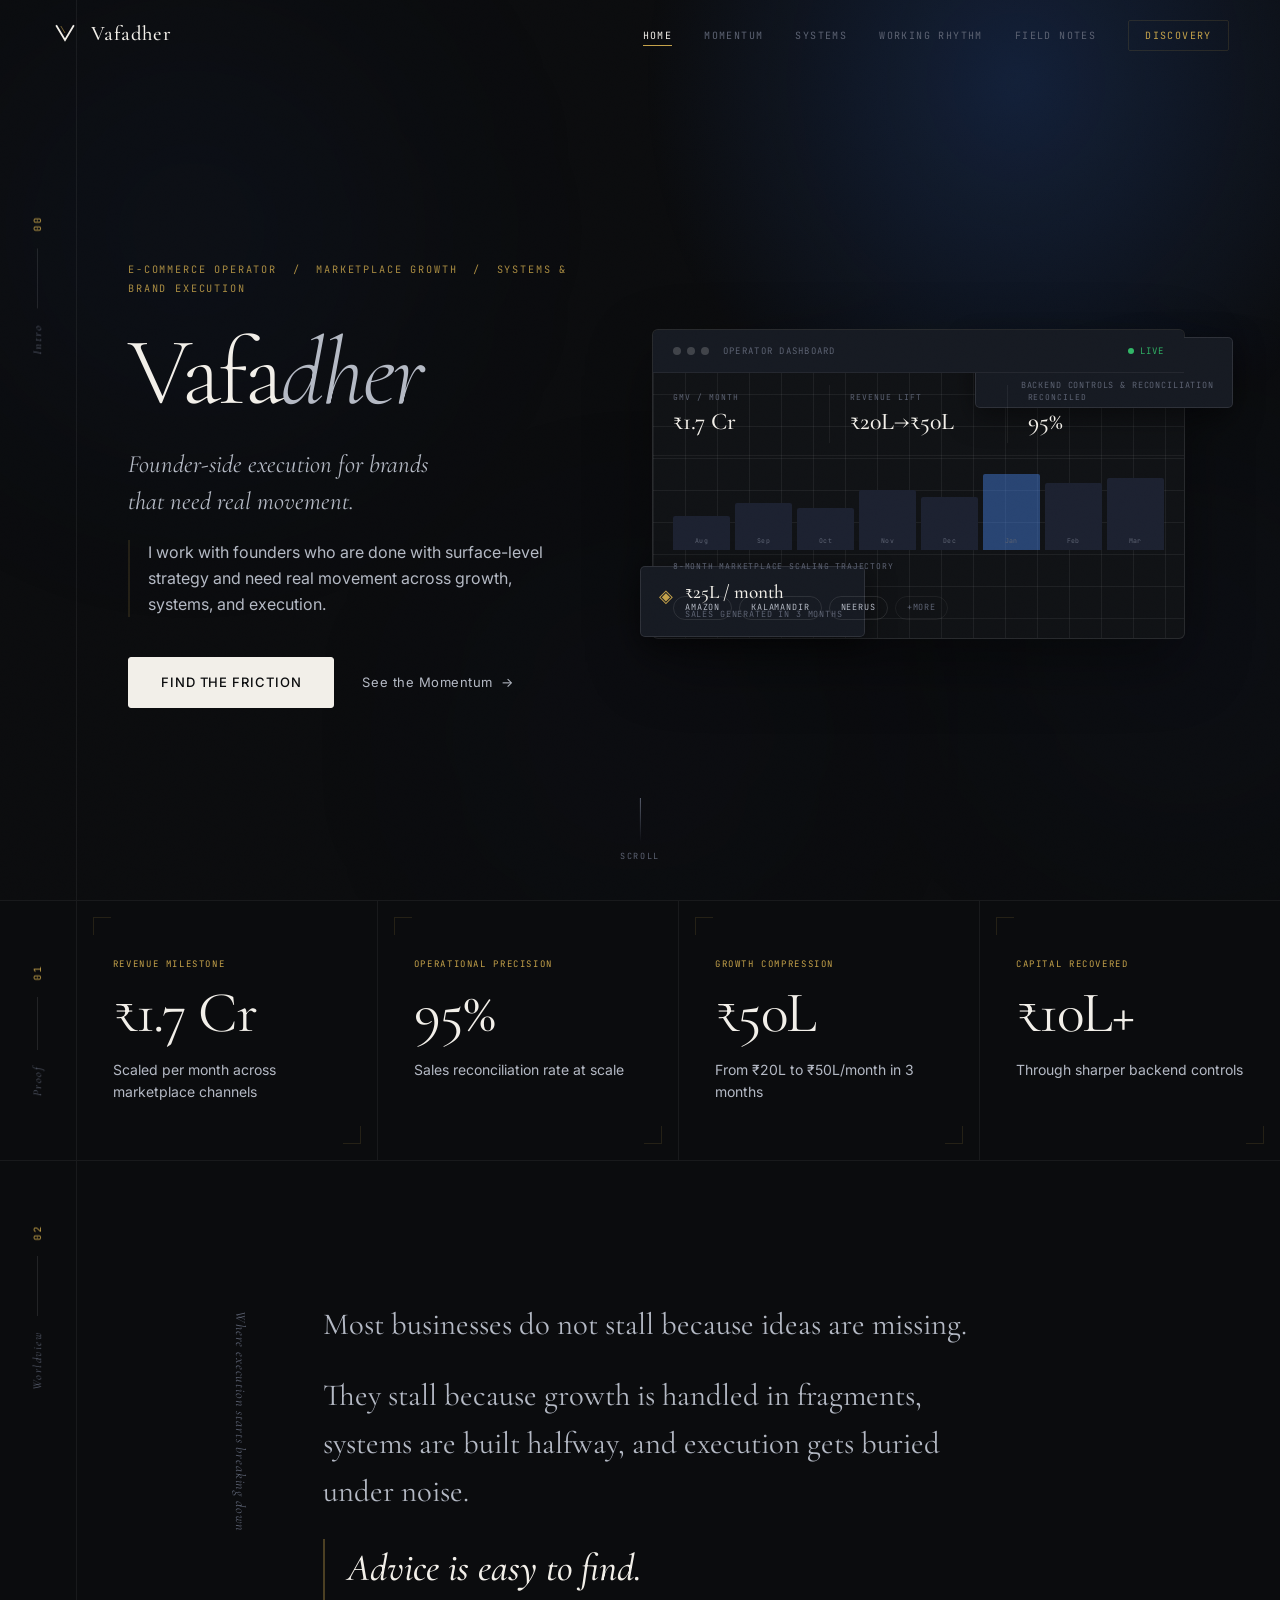
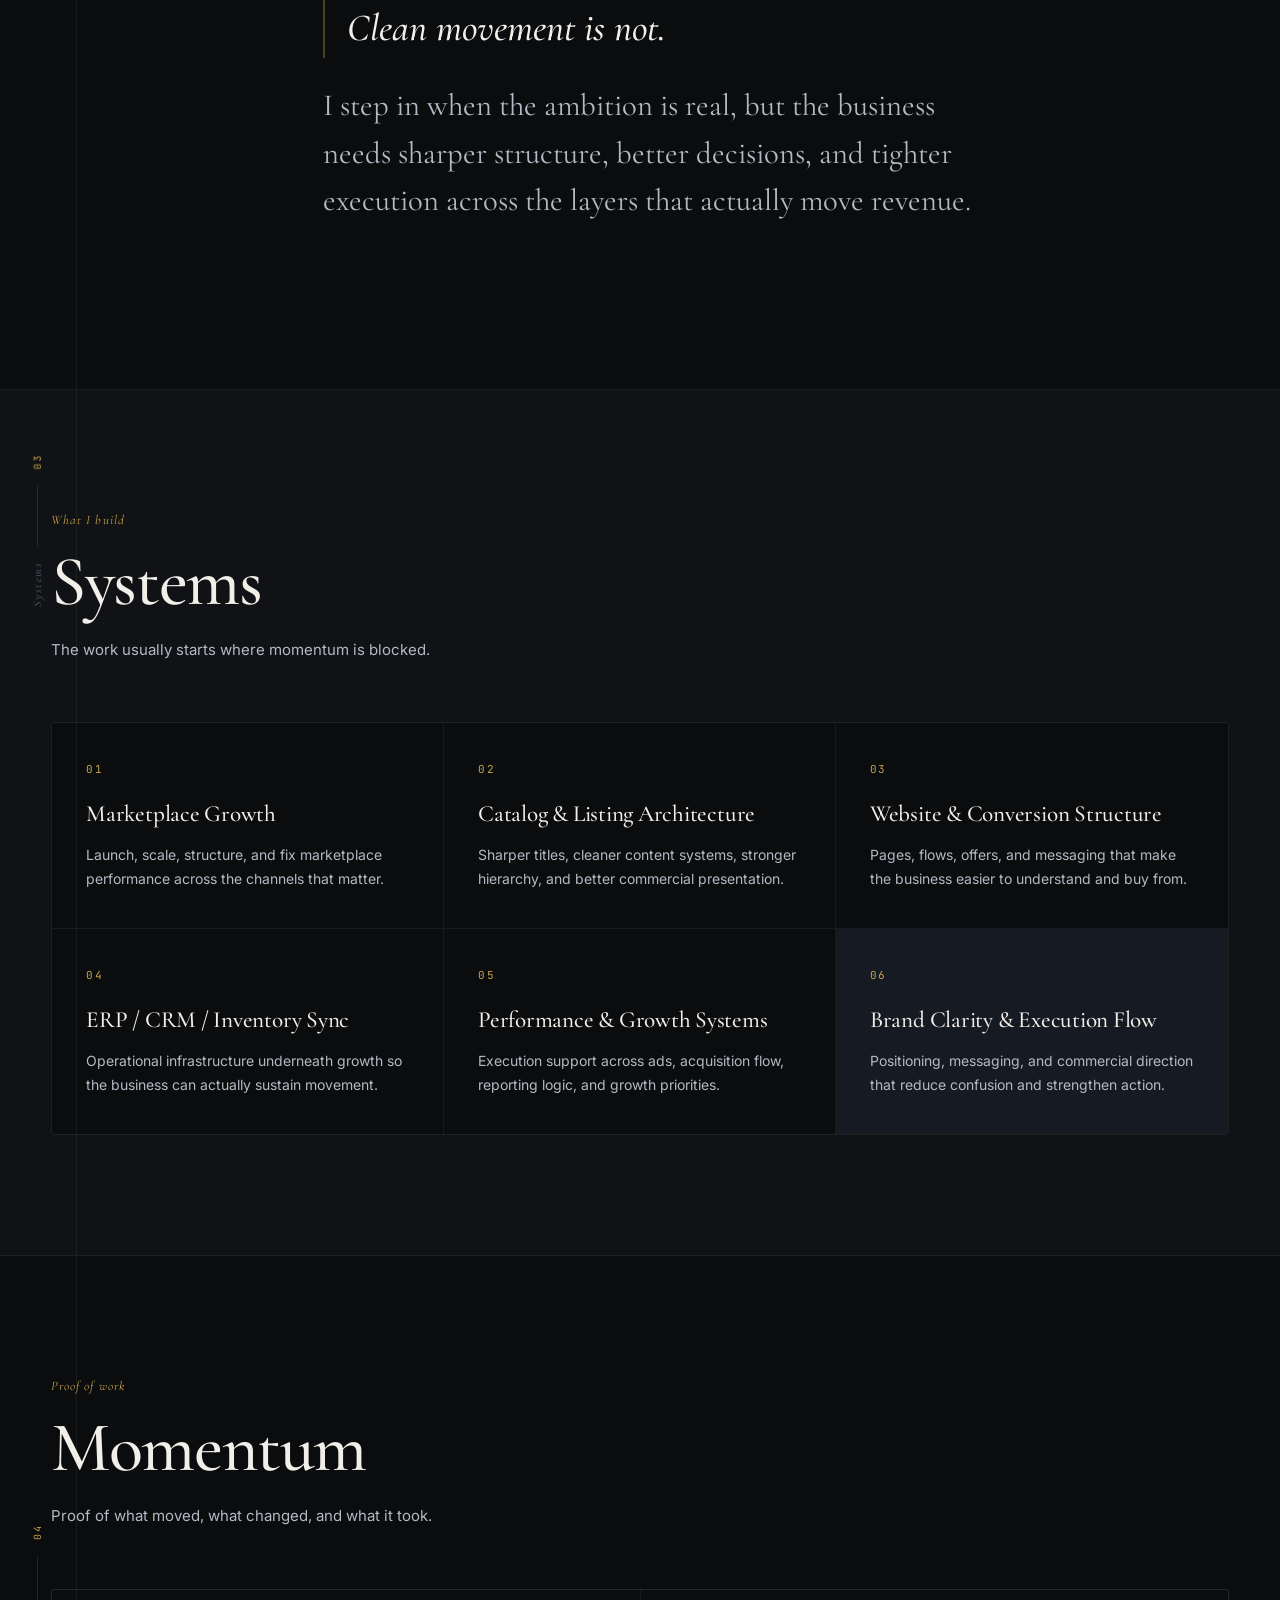
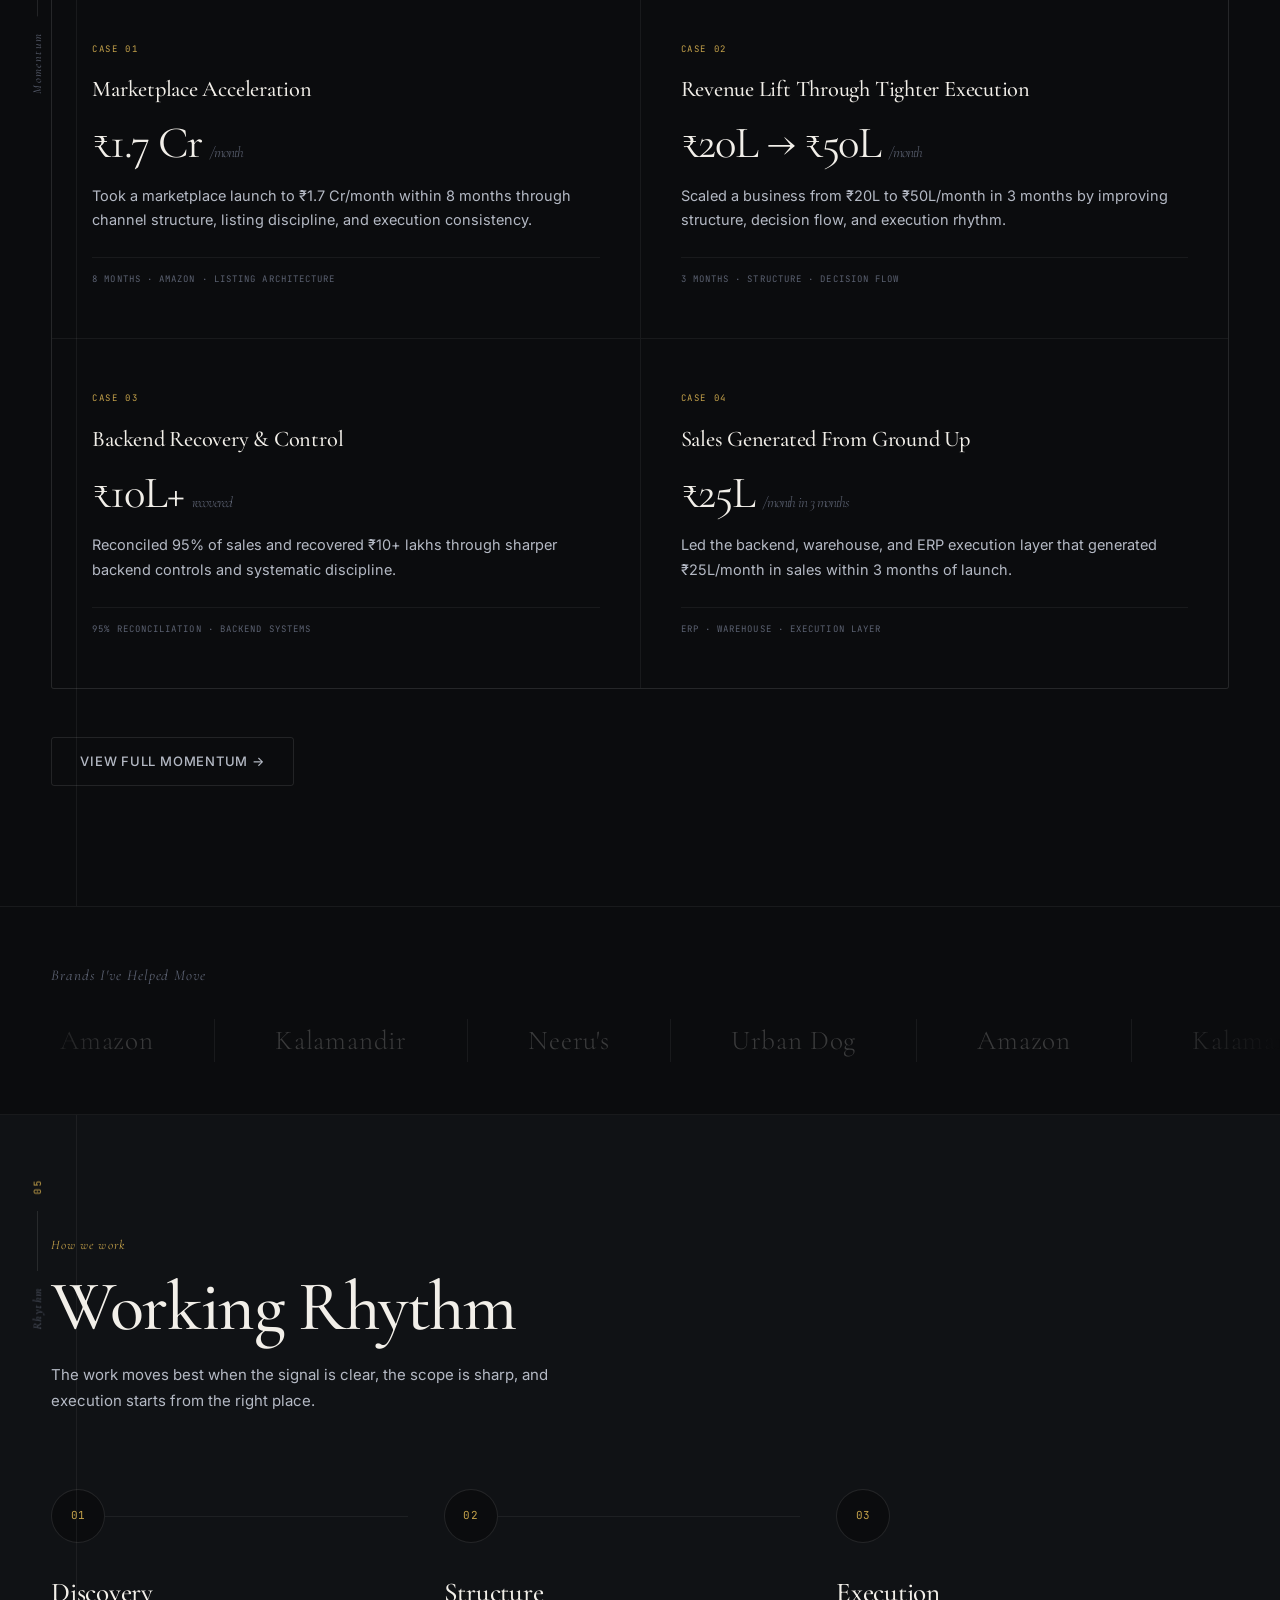
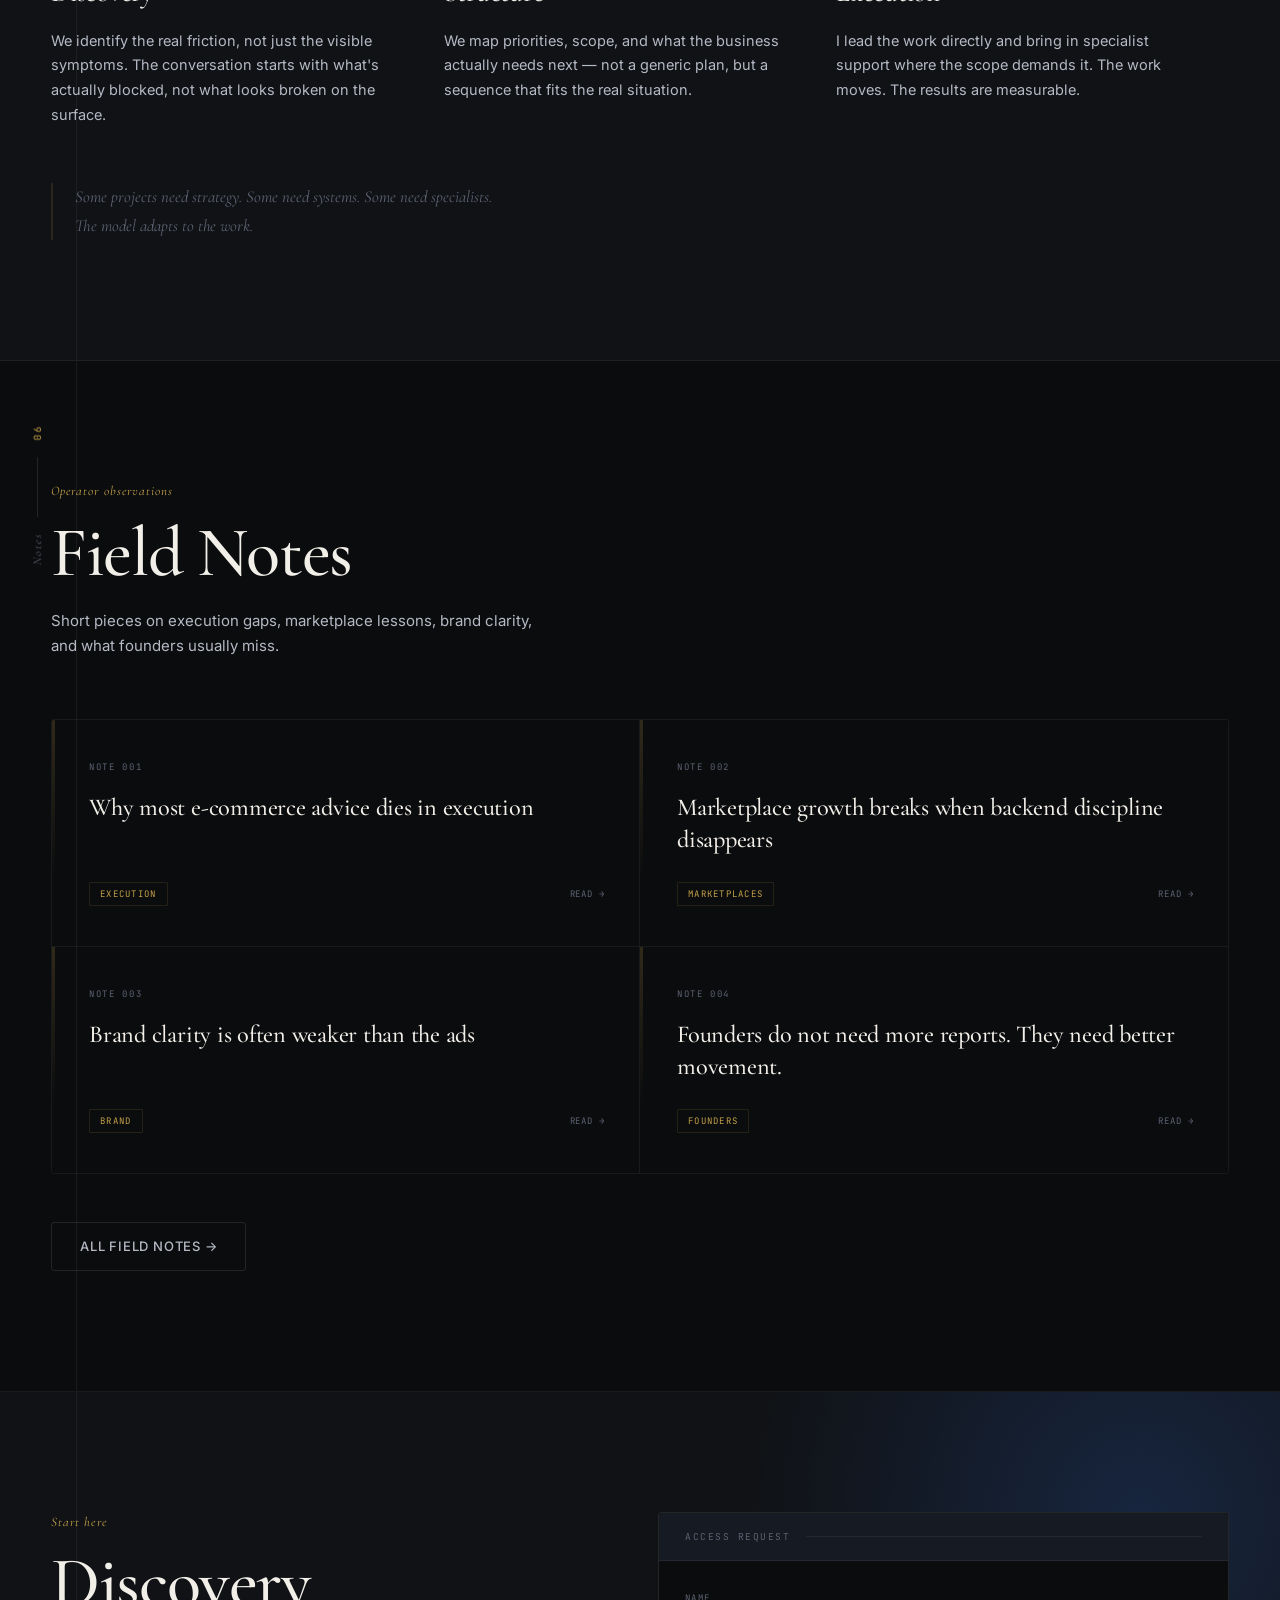
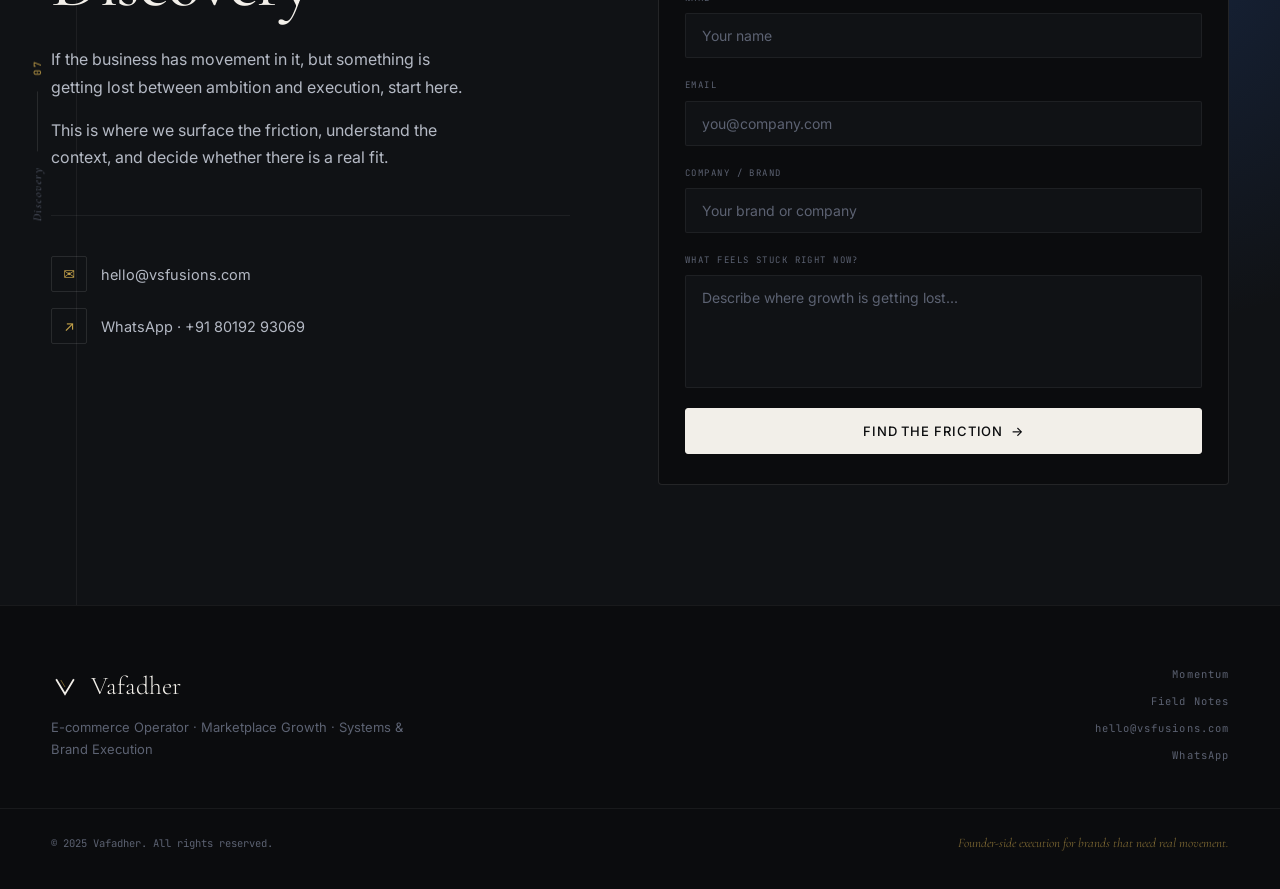
==== commit 674484ee: "Update index.html" ====
--- a/index.html
+++ b/index.html
@@ -39,7 +39,7 @@
         <li><a href="momentum.html" class="nav-link">Momentum</a></li>
         <li><a href="#systems" class="nav-link">Systems</a></li>
         <li><a href="#working-rhythm" class="nav-link">Working Rhythm</a></li>
-        <li><a href="field-notes.html" class="nav-link">Field Notes</a></li>
+        <li><a href="field-notes" class="nav-link">Field Notes</a></li>
         <li><a href="#discovery" class="nav-link nav-cta">Discovery</a></li>
       </ul>
       <button class="nav-toggle" id="navToggle" aria-label="Toggle menu">
@@ -54,7 +54,7 @@
       <li><a href="momentum.html" class="mob-link">Momentum</a></li>
       <li><a href="#systems" class="mob-link">Systems</a></li>
       <li><a href="#working-rhythm" class="mob-link">Working Rhythm</a></li>
-      <li><a href="field-notes.html" class="mob-link">Field Notes</a></li>
+      <li><a href="field-notes" class="mob-link">Field Notes</a></li>
       <li><a href="#discovery" class="mob-link">Discovery</a></li>
     </ul>
   </div>
@@ -383,7 +383,7 @@
           <div class="fn-card-inner">
             <span class="fn-num">Note 001</span>
             <h3>Why most e-commerce advice dies in execution</h3>
-            <div class="fn-footer"><span class="fn-tag">Execution</span><a href="field-notes.html" class="fn-read">Read →</a></div>
+            <div class="fn-footer"><span class="fn-tag">Execution</span><a href="field-notes" class="fn-read">Read →</a></div>
           </div>
         </article>
         <article class="fn-card hover-glow" data-reveal data-reveal-delay="80">
@@ -391,7 +391,7 @@
           <div class="fn-card-inner">
             <span class="fn-num">Note 002</span>
             <h3>Marketplace growth breaks when backend discipline disappears</h3>
-            <div class="fn-footer"><span class="fn-tag">Marketplaces</span><a href="field-notes.html" class="fn-read">Read →</a></div>
+            <div class="fn-footer"><span class="fn-tag">Marketplaces</span><a href="field-notes" class="fn-read">Read →</a></div>
           </div>
         </article>
         <article class="fn-card hover-glow" data-reveal data-reveal-delay="160">
@@ -399,7 +399,7 @@
           <div class="fn-card-inner">
             <span class="fn-num">Note 003</span>
             <h3>Brand clarity is often weaker than the ads</h3>
-            <div class="fn-footer"><span class="fn-tag">Brand</span><a href="field-notes.html" class="fn-read">Read →</a></div>
+            <div class="fn-footer"><span class="fn-tag">Brand</span><a href="field-notes" class="fn-read">Read →</a></div>
           </div>
         </article>
         <article class="fn-card hover-glow" data-reveal data-reveal-delay="240">
@@ -407,12 +407,12 @@
           <div class="fn-card-inner">
             <span class="fn-num">Note 004</span>
             <h3>Founders do not need more reports. They need better movement.</h3>
-            <div class="fn-footer"><span class="fn-tag">Founders</span><a href="field-notes.html" class="fn-read">Read →</a></div>
+            <div class="fn-footer"><span class="fn-tag">Founders</span><a href="field-notes" class="fn-read">Read →</a></div>
           </div>
         </article>
       </div>
       <div class="section-cta-row" data-reveal>
-        <a href="field-notes.html" class="btn-outline">All Field Notes →</a>
+        <a href="field-notes" class="btn-outline">All Field Notes →</a>
       </div>
     </div>
   </section>
@@ -486,7 +486,7 @@
       </div>
       <nav class="footer-links" aria-label="Footer navigation">
         <a href="momentum.html">Momentum</a>
-        <a href="field-notes.html">Field Notes</a>
+        <a href="field-notes">Field Notes</a>
         <a href="mailto:hello@vsfusions.com">hello@vsfusions.com</a>
         <a href="https://wa.me/918019293069" target="_blank" rel="noopener">WhatsApp</a>
       </nav>
--- a/styles.css
+++ b/styles.css
@@ -1,13 +1,11 @@
 /* ============================================================
-   VAFADHER — Refined v4
-   Inter body · Cormorant display · JetBrains mono
-   Original dark graphite + steel-blue + gold colour system
+   VAFADHER v5 — Premium Editorial
+   Fluid type · Sticky sidebars · Cursor glow · Drifting depth
    ============================================================ */
 
 *, *::before, *::after { box-sizing: border-box; margin: 0; padding: 0; }
 
 :root {
-  /* Core colours — original spec */
   --canvas:     #0b0c0e;
   --surf-1:     #101215;
   --surf-2:     #161a22;
@@ -16,30 +14,27 @@
   --b-soft:     rgba(255,255,255,0.10);
   --b-mid:      rgba(255,255,255,0.18);
 
-  /* Text — warm off-white, clearly readable */
-  --t-hi:       #edeae4;
-  --t-mid:      #a8adb8;
+  --t-hi:       #f2efe9;
+  --t-mid:      #b4b9c4;
   --t-lo:       #5c6272;
 
-  /* Gold — micro accent only */
   --gold:       #c5a24a;
   --gold-dim:   rgba(197,162,74,0.14);
   --gold-line:  rgba(197,162,74,0.35);
 
-  /* Steel blue — atmospheric, intentional */
   --blue-glow:  rgba(48,105,210,0.22);
   --blue-mid:   rgba(68,128,240,0.28);
-  --blue-acc:   #4a8af4;
-
-  /* Type */
+  --accent-glow:#4a8af4;
+
   --f-display:  'Cormorant Garamond', Georgia, serif;
   --f-body:     'Inter', system-ui, sans-serif;
   --f-mono:     'JetBrains Mono', monospace;
 
-  --nav-h:      70px;
+  --nav-h:      68px;
   --ease:       cubic-bezier(0.16, 1, 0.3, 1);
   --max:        1280px;
   --px:         clamp(20px, 4vw, 56px);
+  --sidebar-w:  clamp(60px, 6vw, 88px);
 }
 
 html { scroll-behavior: smooth; font-size: 16px; }
@@ -49,56 +44,106 @@
   color: var(--t-hi);
   font-family: var(--f-body);
   font-weight: 400;
-  line-height: 1.7;
+  /* Crisp 16px / 1.6 for legibility */
+  font-size: 16px;
+  line-height: 1.6;
   overflow-x: hidden;
   -webkit-font-smoothing: antialiased;
   -moz-osx-font-smoothing: grayscale;
+  position: relative;
 }
 
 a { color: inherit; text-decoration: none; }
 ul { list-style: none; }
 img { display: block; max-width: 100%; }
 
-/* ---- Film grain overlay ---- */
+/* ============================================================
+   ATMOSPHERE — grain + drifting orbs
+   ============================================================ */
 .grain {
-  position: fixed; inset: 0; z-index: 999;
+  position: fixed; inset: 0; z-index: 9999;
   pointer-events: none;
-  opacity: 0.028;
+  opacity: 0.03;
   background-image: url("data:image/svg+xml,%3Csvg viewBox='0 0 256 256' xmlns='http://www.w3.org/2000/svg'%3E%3Cfilter id='n'%3E%3CfeTurbulence type='fractalNoise' baseFrequency='0.9' numOctaves='4' stitchTiles='stitch'/%3E%3C/filter%3E%3Crect width='100%25' height='100%25' filter='url(%23n)'/%3E%3C/svg%3E");
   background-repeat: repeat;
   background-size: 180px 180px;
-}
-
-/* ---- Shared type ---- */
+  mix-blend-mode: overlay;
+}
+
+.bg-orbs {
+  position: fixed; inset: 0; z-index: 0;
+  pointer-events: none; overflow: hidden;
+}
+.orb {
+  position: absolute; border-radius: 50%;
+  filter: blur(120px);
+  opacity: 0.55;
+}
+.orb-1 {
+  width: 50vw; height: 50vw; top: -10%; left: -10%;
+  background: radial-gradient(circle, rgba(48,105,210,0.14) 0%, transparent 70%);
+  animation: drift1 32s ease-in-out infinite;
+}
+.orb-2 {
+  width: 45vw; height: 45vw; top: 40%; right: -15%;
+  background: radial-gradient(circle, rgba(48,105,210,0.10) 0%, transparent 70%);
+  animation: drift2 40s ease-in-out infinite;
+}
+.orb-3 {
+  width: 40vw; height: 40vw; bottom: -10%; left: 30%;
+  background: radial-gradient(circle, rgba(40,60,130,0.12) 0%, transparent 70%);
+  animation: drift3 48s ease-in-out infinite;
+}
+@keyframes drift1 {
+  0%,100% { transform: translate(0,0); }
+  50% { transform: translate(6vw, 4vh); }
+}
+@keyframes drift2 {
+  0%,100% { transform: translate(0,0); }
+  50% { transform: translate(-5vw, -6vh); }
+}
+@keyframes drift3 {
+  0%,100% { transform: translate(0,0); }
+  50% { transform: translate(4vw, -5vh); }
+}
+@media (prefers-reduced-motion: reduce) {
+  .orb { animation: none; }
+}
+
+/* ============================================================
+   TYPOGRAPHY — fluid scale
+   ============================================================ */
 .tag-label {
-  display: block;
-  font-family: var(--f-mono);
-  font-size: 10px;
-  letter-spacing: 0.22em;
-  text-transform: uppercase;
-  color: var(--gold);
-  margin-bottom: 16px;
+  display: block; font-family: var(--f-mono); font-size: 10px;
+  letter-spacing: 0.22em; text-transform: uppercase;
+  color: var(--gold); margin-bottom: 16px;
+}
+
+.tag-label-serif {
+  display: block; font-family: var(--f-display);
+  font-size: clamp(13px, 1vw, 15px);
+  font-style: italic; font-weight: 400;
+  letter-spacing: 0.08em; color: var(--gold);
+  margin-bottom: 14px;
 }
 
 .section-h {
   font-family: var(--f-display);
-  font-size: clamp(2.6rem, 5.5vw, 5rem);
-  font-weight: 500;
-  line-height: 1.05;
-  letter-spacing: -0.022em;
-  color: var(--t-hi);
-  margin-bottom: 18px;
+  font-size: clamp(2.5rem, 5.5vw, 4.5rem);
+  font-weight: 500; line-height: 1.05;
+  letter-spacing: -0.02em;
+  color: var(--t-hi); margin-bottom: 18px;
 }
 
 .section-sub {
-  font-size: 15px;
-  font-weight: 400;
-  color: var(--t-mid);
-  line-height: 1.75;
-  max-width: 500px;
-}
-
-/* ---- Buttons ---- */
+  font-size: clamp(15px, 1.1vw, 16px);
+  font-weight: 400; color: var(--t-mid);
+  line-height: 1.7; max-width: 500px;
+}
+
+/* ============================================================
+   BUTTONS
+   ============================================================ */
 .btn-primary {
   display: inline-flex; align-items: center; justify-content: center;
   font-family: var(--f-body); font-size: 13px; font-weight: 500;
@@ -128,20 +173,22 @@
   padding: 13px 28px;
   color: var(--t-mid); border: 1px solid var(--b-soft);
   border-radius: 3px; transition: all 0.25s var(--ease);
+  background: transparent;
 }
 .btn-outline:hover { color: var(--t-hi); border-color: var(--b-mid); }
 
 .btn-full { width: 100%; }
 
 .section-cta-row {
-  display: flex; justify-content: flex-start;
-  margin-top: 48px;
-}
-
-/* ---- Reveal ---- */
+  display: flex; justify-content: flex-start; margin-top: 48px;
+}
+
+/* ============================================================
+   REVEAL — slide + fade
+   ============================================================ */
 [data-reveal] {
-  opacity: 0; transform: translateY(26px);
-  transition: opacity 0.85s var(--ease), transform 0.85s var(--ease);
+  opacity: 0; transform: translateY(40px);
+  transition: opacity 0.9s var(--ease), transform 0.9s var(--ease);
 }
 [data-reveal].visible { opacity: 1; transform: none; }
 [data-reveal-delay="60"]  { transition-delay: 60ms; }
@@ -157,7 +204,70 @@
 [data-reveal-delay="300"] { transition-delay: 300ms; }
 
 /* ============================================================
-   NAV
+   HOVER GLOW — cursor-following
+   ============================================================ */
+.hover-glow { position: relative; overflow: hidden; }
+.hover-glow::before {
+  content: '';
+  position: absolute;
+  top: var(--mouse-y, 50%); left: var(--mouse-x, 50%);
+  width: 280px; height: 280px;
+  background: radial-gradient(circle, rgba(74,138,244,0.18) 0%, transparent 70%);
+  border-radius: 50%;
+  transform: translate(-50%, -50%);
+  opacity: 0;
+  transition: opacity 0.4s;
+  pointer-events: none; z-index: 1;
+}
+.hover-glow:hover::before { opacity: 1; }
+.hover-glow > * { position: relative; z-index: 2; }
+
+/* ============================================================
+   SECTION FRAME + STICKY SIDEBAR
+   ============================================================ */
+.section-frame {
+  position: relative;
+  padding-left: var(--sidebar-w);
+}
+.section-sidebar {
+  position: absolute;
+  top: 0; left: 0; bottom: 0;
+  width: var(--sidebar-w);
+  border-right: 1px solid var(--b-dim);
+  display: flex; flex-direction: column;
+  align-items: center; justify-content: flex-start;
+  padding: 64px 0;
+  z-index: 5;
+}
+.section-sidebar::before {
+  content: '';
+  position: sticky; top: 50%;
+  display: block;
+}
+.sidebar-num {
+  font-family: var(--f-mono); font-size: 10px;
+  letter-spacing: 0.18em; color: var(--gold);
+  writing-mode: vertical-rl; transform: rotate(180deg);
+  margin-bottom: 16px;
+  position: sticky; top: calc(var(--nav-h) + 80px);
+}
+.sidebar-line {
+  width: 1px; height: 60px;
+  background: var(--b-soft);
+  margin-bottom: 16px;
+  position: sticky; top: calc(var(--nav-h) + 112px);
+}
+.sidebar-label {
+  font-family: var(--f-display);
+  font-style: italic; font-size: 12px;
+  font-weight: 400; color: var(--t-lo);
+  writing-mode: vertical-rl; transform: rotate(180deg);
+  letter-spacing: 0.12em;
+  position: sticky; top: calc(var(--nav-h) + 188px);
+}
+
+/* ============================================================
+   NAV with SVG monogram
    ============================================================ */
 .nav {
   position: fixed; top: 0; left: 0; right: 0; z-index: 200;
@@ -174,18 +284,29 @@
   height: 100%; display: flex; align-items: center; justify-content: space-between;
 }
 .nav-logo {
-  font-family: var(--f-display); font-size: 1.35rem; font-weight: 500;
-  letter-spacing: 0.04em; color: var(--t-hi); transition: opacity 0.2s;
-}
-.nav-logo:hover { opacity: 0.6; }
-.nav-links { display: flex; align-items: center; gap: 36px; }
+  display: flex; align-items: center; gap: 12px;
+  color: var(--t-hi); transition: opacity 0.2s;
+}
+.nav-logo:hover { opacity: 0.7; }
+.logo-monogram {
+  width: 28px; height: 28px;
+  color: var(--t-hi);
+  flex-shrink: 0;
+}
+.logo-wordmark {
+  font-family: var(--f-display); font-size: 1.3rem;
+  font-weight: 500; letter-spacing: 0.04em;
+}
+.nav-links { display: flex; align-items: center; gap: 32px; }
 .nav-link {
   font-family: var(--f-mono); font-size: 10px; letter-spacing: 0.14em;
-  text-transform: uppercase; color: var(--t-lo); position: relative; transition: color 0.2s;
+  text-transform: uppercase; color: var(--t-lo);
+  position: relative; transition: color 0.2s;
 }
 .nav-link::after {
-  content: ''; position: absolute; bottom: -3px; left: 0;
-  width: 0; height: 1px; background: var(--gold); transition: width 0.3s var(--ease);
+  content: ''; position: absolute; bottom: -4px; left: 0;
+  width: 0; height: 1px; background: var(--gold);
+  transition: width 0.3s var(--ease);
 }
 .nav-link:hover, .nav-link.active { color: var(--t-hi); }
 .nav-link:hover::after, .nav-link.active::after { width: 100%; }
@@ -196,11 +317,12 @@
   transition: background 0.2s;
 }
 .nav-cta:hover { background: var(--gold-dim); }
+
 .nav-toggle {
   display: none; flex-direction: column; gap: 5px;
   background: none; border: none; cursor: pointer; padding: 8px;
 }
-.nav-toggle span { display: block; width: 22px; height: 1px; background: var(--t-mid); transition: all 0.3s; }
+.nav-toggle span { display: block; width: 22px; height: 1px; background: var(--t-mid); }
 .mobile-nav {
   display: none; position: fixed; top: var(--nav-h); left: 0; right: 0;
   background: rgba(11,12,14,0.98); backdrop-filter: blur(24px);
@@ -210,19 +332,19 @@
 }
 .mobile-nav.open { opacity: 1; transform: none; pointer-events: auto; }
 .mob-link {
-  display: block; font-family: var(--f-mono); font-size: 11px;
+  display: block; font-family: var(--f-mono); font-size: 12px;
   letter-spacing: 0.12em; text-transform: uppercase; color: var(--t-mid);
-  padding: 13px 0; border-bottom: 1px solid var(--b-dim); transition: color 0.2s;
-}
-.mob-link:hover { color: var(--t-hi); }
-
-/* ============================================================
-   HERO
+  padding: 14px 0; border-bottom: 1px solid var(--b-dim);
+}
+
+/* ============================================================
+   HERO — fluid type, dashboard fixed
    ============================================================ */
 .hero {
-  position: relative; min-height: 100vh;
+  min-height: 100vh;
   display: flex; align-items: center;
   overflow: hidden; padding-top: var(--nav-h);
+  position: relative;
 }
 .hero-atmosphere {
   position: absolute; top: -25%; right: -12%;
@@ -233,41 +355,56 @@
 .hero-inner {
   position: relative; z-index: 2;
   max-width: var(--max); width: 100%; margin: 0 auto;
-  padding: 72px var(--px); display: grid;
-  grid-template-columns: 45fr 55fr; gap: 52px; align-items: center;
+  padding: 72px var(--px);
+  display: grid; grid-template-columns: 45fr 55fr;
+  gap: 52px; align-items: center;
 }
 .hero-overline {
-  display: block; font-family: var(--f-mono); font-size: 9.5px;
+  display: block; font-family: var(--f-mono);
+  font-size: clamp(9px, 0.8vw, 10.5px);
   letter-spacing: 0.18em; text-transform: uppercase;
   color: var(--gold); margin-bottom: 28px; line-height: 1.9;
   opacity: 0.85;
 }
+
+/* H1 fluid: 48px mobile → 96px desktop */
 .hero-title {
   font-family: var(--f-display);
-  font-size: clamp(5rem, 10vw, 9.5rem);
-  font-weight: 300; line-height: 0.9;
-  letter-spacing: -0.03em; color: var(--t-hi); margin-bottom: 32px;
+  font-size: clamp(3rem, 8vw, 6rem);
+  font-weight: 300; line-height: 0.95;
+  letter-spacing: -0.03em; color: var(--t-hi); margin-bottom: 28px;
 }
 .hero-title em { font-style: italic; font-weight: 300; color: var(--t-mid); }
 .hero-tagline {
-  font-family: var(--f-display); font-size: clamp(1.1rem, 1.8vw, 1.45rem);
+  font-family: var(--f-display);
+  font-size: clamp(1.15rem, 2vw, 1.55rem);
   font-weight: 400; font-style: italic; color: var(--t-mid);
-  margin-bottom: 18px; line-height: 1.5;
+  margin-bottom: 20px; line-height: 1.5;
 }
 .hero-body {
-  font-size: 15px; font-weight: 400; color: var(--t-mid); line-height: 1.8;
+  font-size: 16px; line-height: 1.6;
+  font-weight: 400; color: var(--t-mid);
   max-width: 420px; margin-bottom: 40px;
   padding-left: 18px; border-left: 2px solid var(--gold-dim);
 }
 .hero-actions { display: flex; align-items: center; gap: 28px; flex-wrap: wrap; }
 
-/* Console — fixed overlaps */
-.hero-right { position: relative; padding: 24px 40px 24px 0; }
+/* Console — extra padding prevents overlap */
+.hero-right { position: relative; padding: 28px 44px 28px 0; }
 .console-frame {
   background: var(--surf-1); border: 1px solid var(--b-soft);
   border-radius: 6px; overflow: hidden; position: relative;
   box-shadow: 0 24px 64px rgba(0,0,0,0.4);
 }
+.console-float-anim { animation: dashFloat 10s ease-in-out infinite; }
+@keyframes dashFloat {
+  0%,100% { transform: translateY(0); }
+  50% { transform: translateY(-6px); }
+}
+@media (prefers-reduced-motion: reduce) {
+  .console-float-anim { animation: none; }
+}
+
 .console-grid-bg {
   position: absolute; inset: 0;
   background-image:
@@ -277,7 +414,7 @@
 }
 .console-topbar {
   display: flex; align-items: center; gap: 10px;
-  padding: 12px 18px; border-bottom: 1px solid var(--b-dim);
+  padding: 14px 20px; border-bottom: 1px solid var(--b-dim);
   background: var(--surf-2); position: relative; z-index: 1;
 }
 .console-dots { display: flex; gap: 6px; }
@@ -297,34 +434,31 @@
 }
 @keyframes livepulse { 0%,100%{opacity:1}50%{opacity:0.3} }
 
-/* Metrics — proper padding prevents overlap */
 .console-metrics-row {
   display: grid; grid-template-columns: 1fr auto 1fr auto 1fr;
   border-bottom: 1px solid var(--b-dim); position: relative; z-index: 1;
 }
-.c-metric { padding: 16px 18px; min-width: 0; }
+.c-metric { padding: 18px 20px; min-width: 0; }
 .c-metric-label {
   font-family: var(--f-mono); font-size: 8px; letter-spacing: 0.12em;
   text-transform: uppercase; color: var(--t-lo);
   margin-bottom: 6px; display: block; white-space: nowrap;
 }
 .c-metric-value {
-  font-family: var(--f-display); font-size: 1.45rem; font-weight: 500;
+  font-family: var(--f-display); font-size: 1.5rem; font-weight: 500;
   color: var(--t-hi); line-height: 1; white-space: nowrap;
   overflow: hidden; text-overflow: ellipsis;
 }
 .c-metric-divider { width: 1px; background: var(--b-dim); margin: 12px 0; }
 
-/* Chart */
-.console-chart { padding: 16px 18px 10px; position: relative; z-index: 1; }
-.chart-bars { display: flex; align-items: flex-end; gap: 5px; height: 72px; margin-bottom: 8px; }
+.console-chart { padding: 18px 20px 10px; position: relative; z-index: 1; }
+.chart-bars { display: flex; align-items: flex-end; gap: 5px; height: 76px; margin-bottom: 10px; }
 .chart-bar {
   flex: 1; height: var(--h);
   background: var(--surf-3); border-radius: 2px 2px 0 0;
   display: flex; flex-direction: column; justify-content: flex-end;
-  transition: background 0.3s;
-}
-.chart-bar--peak { background: rgba(74,138,244,0.4); }
+}
+.chart-bar--peak { background: rgba(74,138,244,0.42); }
 .chart-bar span {
   font-family: var(--f-mono); font-size: 6.5px; color: var(--t-lo);
   text-align: center; padding: 3px 0; letter-spacing: 0.04em;
@@ -334,7 +468,7 @@
   letter-spacing: 0.1em; text-transform: uppercase;
 }
 .console-channels {
-  display: flex; gap: 7px; padding: 12px 18px 16px;
+  display: flex; gap: 7px; padding: 14px 20px 18px;
   flex-wrap: wrap; position: relative; z-index: 1;
 }
 .ch-pill {
@@ -344,28 +478,36 @@
 }
 .ch-pill--dim { color: var(--t-lo); border-color: var(--b-dim); }
 
-/* Signal cards — corrected wording, proper layout */
+/* Signal cards — more padding, no overlap */
 .sig-card {
   position: absolute; background: var(--surf-2);
   border: 1px solid var(--b-soft); border-radius: 5px;
-  padding: 12px 16px; display: flex; align-items: flex-start; gap: 12px;
-  box-shadow: 0 8px 28px rgba(0,0,0,0.5); min-width: 210px;
-}
-.sig-card--1 { right: -8px; top: 36px; animation: floatA 6s ease-in-out infinite; }
-.sig-card--2 { left: -16px; bottom: 36px; animation: floatA 8s ease-in-out infinite 2.5s; }
+  padding: 14px 18px;
+  display: flex; align-items: flex-start; gap: 12px;
+  box-shadow: 0 8px 28px rgba(0,0,0,0.5);
+  min-width: 225px;
+}
+.sig-card--1 {
+  right: -4px; top: 36px;
+  animation: floatA 6s ease-in-out infinite;
+}
+.sig-card--2 {
+  left: -12px; bottom: 30px;
+  animation: floatA 8s ease-in-out infinite 2.5s;
+}
 @keyframes floatA { 0%,100%{transform:translateY(0)} 50%{transform:translateY(-8px)} }
-.sig-icon { font-size: 16px; color: var(--gold); flex-shrink: 0; margin-top: 2px; }
+.sig-icon { font-size: 18px; color: var(--gold); flex-shrink: 0; margin-top: 1px; }
 .sig-text { min-width: 0; }
 .sig-val {
-  font-family: var(--f-display); font-size: 1.15rem; font-weight: 500;
-  color: var(--t-hi); line-height: 1.2; margin-bottom: 3px;
+  font-family: var(--f-display); font-size: 1.2rem; font-weight: 500;
+  color: var(--t-hi); line-height: 1.2; margin-bottom: 4px;
+  white-space: nowrap;
 }
 .sig-sub {
-  font-family: var(--f-mono); font-size: 8px; letter-spacing: 0.1em;
+  font-family: var(--f-mono); font-size: 8.5px; letter-spacing: 0.1em;
   text-transform: uppercase; color: var(--t-lo); white-space: nowrap;
 }
 
-/* Scroll hint */
 .hero-scroll-hint {
   position: absolute; bottom: 36px; left: 50%; transform: translateX(-50%);
   display: flex; flex-direction: column; align-items: center; gap: 8px;
@@ -387,18 +529,19 @@
 /* ============================================================
    PROOF
    ============================================================ */
-.proof { border-top: 1px solid var(--b-dim); border-bottom: 1px solid var(--b-dim); }
+.proof { border-top: 1px solid var(--b-dim); border-bottom: 1px solid var(--b-dim); padding-top: 0; padding-bottom: 0; }
 .proof-inner {
   max-width: var(--max); margin: 0 auto;
   display: grid; grid-template-columns: repeat(4,1fr);
   background: var(--b-dim); gap: 1px;
 }
 .proof-card {
-  position: relative; background: var(--canvas);
-  padding: 52px 36px; overflow: hidden; transition: background 0.3s;
+  background: var(--canvas);
+  padding: 56px 36px;
+  transition: background 0.3s;
 }
 .proof-card:hover { background: var(--surf-1); }
-.proof-corner { position: absolute; width: 18px; height: 18px; border-color: var(--gold-dim); border-style: solid; }
+.proof-corner { position: absolute; width: 18px; height: 18px; border-color: var(--gold-dim); border-style: solid; z-index: 2; }
 .proof-corner.tl { top: 16px; left: 16px; border-width: 1px 0 0 1px; }
 .proof-corner.br { bottom: 16px; right: 16px; border-width: 0 1px 1px 0; }
 .proof-micro {
@@ -407,24 +550,25 @@
 }
 .proof-number {
   font-family: var(--f-display);
-  font-size: clamp(2.8rem, 4.5vw, 4.8rem);
+  font-size: clamp(2.8rem, 4.5vw, 4.5rem);
   font-weight: 400; color: var(--t-hi);
   line-height: 1; letter-spacing: -0.02em; margin-bottom: 16px;
 }
-.proof-line { font-size: 13.5px; font-weight: 400; color: var(--t-mid); line-height: 1.6; }
+.proof-line { font-size: 14px; font-weight: 400; color: var(--t-mid); line-height: 1.6; }
 
 /* ============================================================
    BREAKDOWN
    ============================================================ */
-.breakdown { padding: 148px 0; border-bottom: 1px solid var(--b-dim); }
+.breakdown { padding: 140px 0; border-bottom: 1px solid var(--b-dim); }
 .breakdown-inner {
   max-width: var(--max); margin: 0 auto; padding: 0 var(--px);
-  display: grid; grid-template-columns: 200px 1fr; gap: 80px; align-items: start;
+  display: grid; grid-template-columns: 200px 1fr; gap: 72px; align-items: start;
 }
 .breakdown-tag {
   padding-top: 10px;
-  font-family: var(--f-mono); font-size: 9.5px; letter-spacing: 0.16em;
-  text-transform: uppercase; color: var(--t-lo); line-height: 1.6;
+  font-family: var(--f-display); font-style: italic;
+  font-size: 14px; letter-spacing: 0.06em;
+  color: var(--t-lo); line-height: 1.6;
   writing-mode: vertical-rl; transform: rotate(180deg); white-space: nowrap;
 }
 .breakdown-statement { max-width: 680px; }
@@ -443,77 +587,69 @@
 }
 
 /* ============================================================
-   SYSTEMS — clean 3×2, zero dead space
+   SYSTEMS — blueprint grid, no gaps
    ============================================================ */
 .systems { padding: 120px 0; background: var(--surf-1); border-bottom: 1px solid var(--b-dim); }
 .systems-inner { max-width: var(--max); margin: 0 auto; padding: 0 var(--px); }
-.systems-hd { margin-bottom: 56px; }
+.systems-hd { margin-bottom: 60px; }
 .sys-grid {
-  display: grid; grid-template-columns: repeat(3,1fr);
-  gap: 1px; background: var(--b-dim);
+  display: grid;
+  grid-template-columns: repeat(3, 1fr);
+  border: 1px solid var(--b-dim);
+  border-radius: 3px;
+  overflow: hidden;
 }
 .sys-item {
-  background: var(--canvas); padding: 36px 32px;
-  position: relative; transition: background 0.3s, box-shadow 0.3s;
-  border: 0; overflow: hidden;
-}
+  background: var(--canvas);
+  padding: 38px 34px;
+  border-right: 1px solid var(--b-dim);
+  border-bottom: 1px solid var(--b-dim);
+  transition: background 0.3s;
+}
+/* Remove borders on edge items */
+.sys-item:nth-child(3n) { border-right: none; }
+.sys-item:nth-last-child(-n+3) { border-bottom: none; }
+
 .sys-item:hover { background: var(--surf-2); }
 .sys-item:hover .sys-num { color: var(--t-hi); }
-.sys-item::before {
-  content: ''; position: absolute; inset: 0;
-  border: 1px solid transparent; border-radius: 0;
-  transition: border-color 0.3s; pointer-events: none;
-}
-.sys-item:hover::before { border-color: var(--b-soft); }
 .sys-item--accent { background: var(--surf-2); }
 .sys-item--accent:hover { background: var(--surf-3); }
+
 .sys-num {
-  font-family: var(--f-mono); font-size: 10px; letter-spacing: 0.14em;
-  color: var(--gold); margin-bottom: 20px; display: block;
+  font-family: var(--f-mono); font-size: 11px; letter-spacing: 0.14em;
+  color: var(--gold); margin-bottom: 22px; display: block;
   transition: color 0.3s;
 }
 .sys-item h3 {
   font-family: var(--f-display); font-size: 1.45rem; font-weight: 500;
-  color: var(--t-hi); margin-bottom: 12px; line-height: 1.2;
+  color: var(--t-hi); margin-bottom: 14px; line-height: 1.2;
   letter-spacing: -0.01em;
 }
-.sys-item p { font-size: 14px; font-weight: 400; color: var(--t-mid); line-height: 1.75; }
+.sys-item p { font-size: 14px; font-weight: 400; color: var(--t-mid); line-height: 1.7; }
 
 /* ============================================================
    MOMENTUM
    ============================================================ */
 .momentum { padding: 120px 0; border-bottom: 1px solid var(--b-dim); position: relative; overflow: hidden; }
-.momentum::before {
-  content: ''; position: absolute; bottom: -10%; left: -8%;
-  width: 50vw; height: 60vh;
-  background: radial-gradient(ellipse, var(--blue-glow) 0%, transparent 65%);
-  pointer-events: none;
-}
 .momentum-inner { position: relative; z-index: 2; max-width: var(--max); margin: 0 auto; padding: 0 var(--px); }
-.momentum-hd { margin-bottom: 56px; }
+.momentum-hd { margin-bottom: 60px; }
 .cases {
   display: grid; grid-template-columns: 1fr 1fr;
   gap: 1px; background: var(--b-dim);
+  border: 1px solid var(--b-dim); border-radius: 3px; overflow: hidden;
 }
 .case-card {
-  background: var(--canvas); padding: 48px 40px;
-  position: relative; overflow: hidden; transition: background 0.3s, transform 0.3s var(--ease);
+  background: var(--canvas); padding: 52px 40px;
+  transition: background 0.3s, transform 0.3s var(--ease);
 }
 .case-card:hover { background: var(--surf-1); transform: translateY(-2px); }
-.case-card::before {
-  content: ''; position: absolute; top: 0; right: 0;
-  width: 180px; height: 180px;
-  background: radial-gradient(ellipse, var(--blue-mid) 0%, transparent 70%);
-  opacity: 0; transition: opacity 0.5s;
-}
-.case-card:hover::before { opacity: 1; }
 .case-badge {
   font-family: var(--f-mono); font-size: 9px; letter-spacing: 0.18em;
-  text-transform: uppercase; color: var(--gold); margin-bottom: 18px; display: block;
+  text-transform: uppercase; color: var(--gold); margin-bottom: 20px; display: block;
 }
 .case-title {
-  font-family: var(--f-display); font-size: 1.35rem; font-weight: 500;
-  color: var(--t-hi); margin-bottom: 16px; line-height: 1.2; letter-spacing: -0.01em;
+  font-family: var(--f-display); font-size: 1.4rem; font-weight: 500;
+  color: var(--t-hi); margin-bottom: 18px; line-height: 1.2; letter-spacing: -0.01em;
 }
 .case-result {
   font-family: var(--f-display);
@@ -525,7 +661,7 @@
   font-size: 0.95rem; font-weight: 300; font-style: italic;
   color: var(--t-lo); margin-left: 8px;
 }
-.case-body { font-size: 14px; font-weight: 400; color: var(--t-mid); line-height: 1.75; margin-bottom: 24px; }
+.case-body { font-size: 14.5px; font-weight: 400; color: var(--t-mid); line-height: 1.7; margin-bottom: 24px; }
 .case-rule { height: 1px; background: var(--b-dim); margin-bottom: 14px; }
 .case-tag {
   font-family: var(--f-mono); font-size: 9px; letter-spacing: 0.12em;
@@ -536,23 +672,21 @@
    BRANDS — marquee
    ============================================================ */
 .brands { padding: 0; border-bottom: 1px solid var(--b-dim); }
-.brands-header {
-  max-width: var(--max); margin: 0 auto; padding: 56px var(--px) 32px;
-}
+.brands-header { max-width: var(--max); margin: 0 auto; padding: 56px var(--px) 32px; }
 .brands-eyebrow {
-  font-family: var(--f-mono); font-size: 10px; letter-spacing: 0.2em;
-  text-transform: uppercase; color: var(--t-lo);
-}
-
+  font-family: var(--f-display); font-style: italic;
+  font-size: 15px; letter-spacing: 0.06em;
+  color: var(--t-lo);
+}
 .marquee-wrap {
   width: 100%; overflow: hidden; padding: 0 0 52px;
-  -webkit-mask-image: linear-gradient(90deg, transparent 0%, black 12%, black 88%, transparent 100%);
-  mask-image: linear-gradient(90deg, transparent 0%, black 12%, black 88%, transparent 100%);
+  -webkit-mask-image: linear-gradient(90deg, transparent 0%, black 10%, black 90%, transparent 100%);
+  mask-image: linear-gradient(90deg, transparent 0%, black 10%, black 90%, transparent 100%);
 }
 .marquee-track {
-  display: flex; align-items: center; gap: 0;
+  display: flex; align-items: center;
   width: max-content;
-  animation: marqueeScroll 22s linear infinite;
+  animation: marqueeScroll 26s linear infinite;
 }
 @media (prefers-reduced-motion: reduce) {
   .marquee-track { animation: none; }
@@ -562,34 +696,31 @@
   to { transform: translateX(-50%); }
 }
 .marquee-item {
-  padding: 0 56px; display: flex; align-items: center; justify-content: center;
+  padding: 0 60px; display: flex; align-items: center; justify-content: center;
   border-right: 1px solid var(--b-dim);
-}
-.brand-logo {
-  height: 28px; width: auto;
-  filter: grayscale(100%) brightness(0.5);
-  opacity: 0.5; transition: opacity 0.3s, filter 0.3s;
-}
-.marquee-item:hover .brand-logo { opacity: 0.85; filter: grayscale(100%) brightness(0.8); }
-
-/* Fallback text logos when real logos aren't available */
+  transition: filter 0.3s;
+}
+.marquee-track:hover { animation-play-state: paused; }
 .brand-text-logo {
-  font-family: var(--f-display); font-size: 1.6rem; font-weight: 300;
-  color: var(--t-lo); letter-spacing: 0.04em; white-space: nowrap;
-  opacity: 0.6; transition: opacity 0.3s, color 0.3s;
-}
-.marquee-item:hover .brand-text-logo { opacity: 0.9; color: var(--t-mid); }
-
-/* ============================================================
-   WORKING RHYTHM
+  font-family: var(--f-display); font-size: 1.7rem; font-weight: 300;
+  color: var(--t-lo); letter-spacing: 0.03em; white-space: nowrap;
+  filter: grayscale(100%);
+  opacity: 0.55; transition: opacity 0.3s, color 0.3s, filter 0.3s;
+}
+.marquee-item:hover .brand-text-logo {
+  opacity: 1; color: var(--t-hi); filter: grayscale(0%);
+}
+
+/* ============================================================
+   RHYTHM
    ============================================================ */
 .rhythm { padding: 120px 0; background: var(--surf-1); border-bottom: 1px solid var(--b-dim); }
 .rhythm-inner { max-width: var(--max); margin: 0 auto; padding: 0 var(--px); }
-.rhythm-hd { margin-bottom: 72px; }
+.rhythm-hd { margin-bottom: 76px; }
 .rhythm-track { display: grid; grid-template-columns: repeat(3,1fr); margin-bottom: 56px; }
 .rhythm-step { position: relative; padding-right: 36px; }
 .step-marker {
-  width: 52px; height: 52px; border-radius: 50%;
+  width: 54px; height: 54px; border-radius: 50%;
   border: 1px solid var(--b-soft);
   display: flex; align-items: center; justify-content: center;
   margin-bottom: 28px; position: relative; z-index: 2;
@@ -598,19 +729,19 @@
 .rhythm-step:hover .step-marker { border-color: var(--gold); background: rgba(197,162,74,0.06); }
 .step-n { font-family: var(--f-mono); font-size: 11px; color: var(--gold); letter-spacing: 0.06em; }
 .step-connector {
-  position: absolute; top: 26px; left: 52px; right: 36px;
+  position: absolute; top: 27px; left: 54px; right: 36px;
   height: 1px; background: var(--b-dim);
 }
 .step-connector--last { display: none; }
 .step-body h3 {
   font-family: var(--f-display); font-size: 1.7rem; font-weight: 500;
-  color: var(--t-hi); margin-bottom: 12px; letter-spacing: -0.01em;
-}
-.step-body p { font-size: 14px; font-weight: 400; color: var(--t-mid); line-height: 1.75; padding-right: 16px; }
+  color: var(--t-hi); margin-bottom: 14px; letter-spacing: -0.01em;
+}
+.step-body p { font-size: 14.5px; font-weight: 400; color: var(--t-mid); line-height: 1.7; padding-right: 16px; }
 .rhythm-footnote {
-  font-family: var(--f-display); font-size: 1rem; font-style: italic; font-weight: 400;
+  font-family: var(--f-display); font-size: 1.05rem; font-style: italic; font-weight: 400;
   color: var(--t-lo); border-left: 2px solid var(--gold-dim);
-  padding-left: 20px; line-height: 1.7;
+  padding-left: 22px; line-height: 1.7;
 }
 
 /* ============================================================
@@ -618,15 +749,19 @@
    ============================================================ */
 .field-notes { padding: 120px 0; border-bottom: 1px solid var(--b-dim); }
 .fn-inner { max-width: var(--max); margin: 0 auto; padding: 0 var(--px); }
-.fn-hd { margin-bottom: 56px; }
+.fn-hd { margin-bottom: 60px; }
 .fn-grid {
   display: grid; grid-template-columns: 1fr 1fr;
-  gap: 1px; background: var(--b-dim);
+  border: 1px solid var(--b-dim); border-radius: 3px; overflow: hidden;
 }
 .fn-card {
-  position: relative; background: var(--canvas); display: flex;
-  overflow: hidden; transition: background 0.3s, transform 0.3s var(--ease); cursor: pointer;
-}
+  background: var(--canvas); display: flex;
+  border-right: 1px solid var(--b-dim); border-bottom: 1px solid var(--b-dim);
+  transition: background 0.3s, transform 0.3s var(--ease);
+  cursor: pointer;
+}
+.fn-card:nth-child(2n) { border-right: none; }
+.fn-card:nth-last-child(-n+2) { border-bottom: none; }
 .fn-card:hover { background: var(--surf-1); transform: translateY(-2px); }
 .fn-card:hover .fn-accent-bar { opacity: 1; }
 .fn-accent-bar {
@@ -634,16 +769,16 @@
   background: linear-gradient(180deg, var(--gold) 0%, transparent 70%);
   opacity: 0.2; transition: opacity 0.3s;
 }
-.fn-card-inner { padding: 36px 32px; flex: 1; display: flex; flex-direction: column; }
+.fn-card-inner { padding: 40px 34px; flex: 1; display: flex; flex-direction: column; }
 .fn-num {
   display: block; font-family: var(--f-mono); font-size: 9px;
   letter-spacing: 0.18em; text-transform: uppercase;
-  color: var(--t-lo); margin-bottom: 16px;
+  color: var(--t-lo); margin-bottom: 18px;
 }
 .fn-card h3 {
-  font-family: var(--f-display); font-size: clamp(1.2rem, 1.8vw, 1.55rem);
+  font-family: var(--f-display); font-size: clamp(1.2rem, 1.9vw, 1.6rem);
   font-weight: 500; color: var(--t-hi); line-height: 1.3;
-  letter-spacing: -0.01em; flex: 1; margin-bottom: 24px;
+  letter-spacing: -0.01em; flex: 1; margin-bottom: 26px;
 }
 .fn-footer { display: flex; align-items: center; justify-content: space-between; margin-top: auto; }
 .fn-tag {
@@ -674,15 +809,19 @@
   max-width: var(--max); margin: 0 auto; padding: 0 var(--px);
   display: grid; grid-template-columns: 1fr 1.1fr; gap: 88px; align-items: start;
 }
-.disc-h { margin-bottom: 24px; }
-.disc-body { font-size: 15px; font-weight: 400; color: var(--t-mid); line-height: 1.8; margin-bottom: 16px; max-width: 420px; }
+.disc-h { margin-bottom: 26px; }
+.disc-body {
+  font-size: 16px; line-height: 1.7;
+  font-weight: 400; color: var(--t-mid);
+  margin-bottom: 16px; max-width: 420px;
+}
 .disc-contacts {
   display: flex; flex-direction: column; gap: 16px;
   margin-top: 44px; padding-top: 40px; border-top: 1px solid var(--b-dim);
 }
 .disc-link {
   display: flex; align-items: center; gap: 14px;
-  font-size: 14px; font-weight: 400; color: var(--t-mid); transition: color 0.2s;
+  font-size: 14.5px; font-weight: 400; color: var(--t-mid); transition: color 0.2s;
 }
 .disc-link:hover { color: var(--t-hi); }
 .disc-link-icon {
@@ -690,6 +829,7 @@
   display: flex; align-items: center; justify-content: center;
   font-size: 14px; flex-shrink: 0; color: var(--gold);
 }
+
 .disc-form-panel { background: var(--canvas); border: 1px solid var(--b-soft); border-radius: 4px; overflow: hidden; }
 .disc-form-top {
   padding: 16px 26px; background: var(--surf-2); border-bottom: 1px solid var(--b-dim);
@@ -698,15 +838,15 @@
   text-transform: uppercase; color: var(--t-lo);
 }
 .disc-form-top-line { flex: 1; height: 1px; background: var(--b-dim); }
-form { padding: 28px 26px; display: flex; flex-direction: column; gap: 18px; }
-.f-field { display: flex; flex-direction: column; gap: 7px; }
+form { padding: 30px 26px; display: flex; flex-direction: column; gap: 20px; }
+.f-field { display: flex; flex-direction: column; gap: 8px; }
 .f-field label {
   font-family: var(--f-mono); font-size: 9px; letter-spacing: 0.16em;
   text-transform: uppercase; color: var(--t-lo);
 }
 .f-field input, .f-field textarea {
   background: var(--surf-1); border: 1px solid var(--b-dim); border-radius: 2px;
-  padding: 12px 15px; font-family: var(--f-body); font-size: 14px;
+  padding: 13px 16px; font-family: var(--f-body); font-size: 14px;
   font-weight: 400; color: var(--t-hi); outline: none; resize: none;
   transition: border-color 0.2s, background 0.2s; width: 100%;
 }
@@ -714,18 +854,20 @@
 .f-field input:focus, .f-field textarea:focus { border-color: var(--b-mid); background: var(--surf-2); }
 
 /* ============================================================
-   FOOTER
-   ============================================================ */
-.footer { padding: 60px 0 36px; border-top: 1px solid var(--b-dim); }
+   FOOTER with monogram
+   ============================================================ */
+.footer { padding: 60px 0 36px; border-top: 1px solid var(--b-dim); position: relative; }
 .footer-inner {
   max-width: var(--max); margin: 0 auto 44px; padding: 0 var(--px);
   display: flex; align-items: flex-start; justify-content: space-between; gap: 40px;
 }
+.footer-brand-row { display: flex; align-items: center; gap: 12px; margin-bottom: 10px; }
+.footer-monogram { width: 28px; height: 28px; color: var(--t-hi); }
 .footer-logo {
   font-family: var(--f-display); font-size: 1.6rem; font-weight: 300;
-  color: var(--t-hi); margin-bottom: 8px;
-}
-.footer-pos { font-size: 12.5px; font-weight: 400; color: var(--t-lo); line-height: 1.65; max-width: 360px; }
+  color: var(--t-hi);
+}
+.footer-pos { font-size: 13px; font-weight: 400; color: var(--t-lo); line-height: 1.65; max-width: 380px; }
 .footer-links { display: flex; flex-direction: column; align-items: flex-end; gap: 10px; }
 .footer-links a {
   font-family: var(--f-mono); font-size: 10.5px; letter-spacing: 0.1em;
@@ -744,169 +886,221 @@
 }
 
 /* ============================================================
+   MOMENTUM PAGE
+   ============================================================ */
+.page-hero {
+  padding: calc(var(--nav-h) + 80px) var(--px) 88px;
+  max-width: var(--max); margin: 0 auto;
+  border-bottom: 1px solid var(--b-dim);
+}
+.page-hero-eyebrow {
+  display: block;
+  font-family: var(--f-display); font-style: italic;
+  font-size: 15px; letter-spacing: 0.06em;
+  color: var(--gold); margin-bottom: 22px;
+}
+.page-hero h1 {
+  font-family: var(--f-display);
+  font-size: clamp(3rem, 8vw, 6rem);
+  font-weight: 300; line-height: 0.98; letter-spacing: -0.03em;
+  color: var(--t-hi); margin-bottom: 24px;
+}
+.page-hero p {
+  font-size: 16px; line-height: 1.7;
+  font-weight: 400; color: var(--t-mid);
+  max-width: 560px;
+}
+
+/* Problem / Movement structure */
+.m-case-v2 {
+  max-width: var(--max); margin: 0 auto;
+  padding: 88px var(--px);
+  border-bottom: 1px solid var(--b-dim);
+  display: grid; grid-template-columns: 180px 1fr 1fr;
+  gap: 56px; align-items: start;
+}
+.m-case-meta-col {
+  font-family: var(--f-mono); font-size: 10px;
+  letter-spacing: 0.18em; text-transform: uppercase;
+  color: var(--gold);
+  padding-top: 6px;
+}
+.m-case-col-label {
+  font-family: var(--f-mono); font-size: 9px;
+  letter-spacing: 0.18em; text-transform: uppercase;
+  color: var(--t-lo); margin-bottom: 18px;
+  display: block;
+}
+.m-col-problem h3, .m-col-movement h3 {
+  font-family: var(--f-display); font-size: 1.6rem;
+  font-weight: 500; color: var(--t-hi); line-height: 1.2;
+  letter-spacing: -0.01em; margin-bottom: 20px;
+}
+.m-col-problem p, .m-col-movement p {
+  font-size: 15px; color: var(--t-mid); line-height: 1.7;
+  margin-bottom: 14px;
+}
+.m-stat-large {
+  font-family: var(--f-display);
+  font-size: clamp(2.4rem, 4.5vw, 4rem);
+  font-weight: 400; color: var(--t-hi);
+  line-height: 1; letter-spacing: -0.025em; margin: 24px 0 10px;
+}
+.m-stat-small {
+  font-family: var(--f-mono); font-size: 10px;
+  letter-spacing: 0.14em; text-transform: uppercase;
+  color: var(--t-lo);
+}
+
+/* CTA block for inner pages */
+.disc-cta-block {
+  background: var(--surf-1); padding: 96px var(--px);
+  border-top: 1px solid var(--b-dim);
+  text-align: center; position: relative; overflow: hidden;
+}
+.disc-cta-block::before {
+  content: ''; position: absolute; top: -20%; left: 50%; transform: translateX(-50%);
+  width: 60vw; height: 60vh;
+  background: radial-gradient(ellipse, var(--blue-glow) 0%, transparent 65%);
+  pointer-events: none;
+}
+.disc-cta-block h2 {
+  font-family: var(--f-display);
+  font-size: clamp(2.2rem, 4.5vw, 4rem);
+  font-weight: 400; color: var(--t-hi);
+  letter-spacing: -0.02em; margin-bottom: 20px; position: relative; z-index: 1;
+}
+.disc-cta-block p {
+  font-size: 16px; color: var(--t-mid); max-width: 480px;
+  margin: 0 auto 36px; line-height: 1.7; position: relative; z-index: 1;
+}
+.disc-cta-block .btn-primary { position: relative; z-index: 1; }
+
+/* ============================================================
+   FIELD NOTES PAGE — editorial reading
+   ============================================================ */
+.fn-page-wrap {
+  max-width: 720px; margin: 0 auto;
+  padding: calc(var(--nav-h) + 80px) var(--px) 40px;
+}
+.fn-article-hero {
+  padding-bottom: 56px; border-bottom: 1px solid var(--b-dim); margin-bottom: 56px;
+}
+.fn-article-meta {
+  display: flex; align-items: center; gap: 16px;
+  font-family: var(--f-mono); font-size: 10px;
+  letter-spacing: 0.14em; text-transform: uppercase; color: var(--t-lo);
+  margin-bottom: 24px;
+}
+.fn-article-meta .fn-article-tag { color: var(--gold); }
+.fn-article-meta .fn-article-dot {
+  width: 3px; height: 3px; border-radius: 50%; background: var(--t-lo);
+}
+.fn-article-title {
+  font-family: var(--f-display);
+  font-size: clamp(2.2rem, 5vw, 3.6rem);
+  font-weight: 400; line-height: 1.1; letter-spacing: -0.02em;
+  color: var(--t-hi); margin-bottom: 20px;
+}
+.fn-article-lede {
+  font-family: var(--f-display); font-style: italic;
+  font-size: clamp(1.15rem, 1.8vw, 1.4rem);
+  font-weight: 400; line-height: 1.55;
+  color: var(--t-mid);
+}
+.fn-article-body p {
+  font-size: 17px; line-height: 1.75;
+  color: var(--t-mid); margin-bottom: 1.4rem;
+  font-weight: 400;
+}
+.fn-article-body p:first-child::first-letter {
+  font-family: var(--f-display);
+  font-size: 3.8rem; font-weight: 400;
+  float: left; line-height: 0.9;
+  margin: 8px 10px -2px 0;
+  color: var(--t-hi);
+}
+.fn-pullquote {
+  font-family: var(--f-display);
+  font-size: clamp(1.5rem, 2.8vw, 2.2rem);
+  font-weight: 400; font-style: italic;
+  color: var(--gold); line-height: 1.35;
+  padding: 32px 0 32px 28px;
+  border-left: 2px solid var(--gold-line);
+  margin: 40px 0;
+}
+
+.fn-more-list {
+  max-width: 720px; margin: 0 auto; padding: 48px var(--px);
+}
+.fn-more-heading {
+  font-family: var(--f-display); font-style: italic;
+  font-size: 15px; color: var(--gold);
+  letter-spacing: 0.06em; margin-bottom: 28px;
+}
+.fn-more-item {
+  display: block; padding: 24px 0;
+  border-bottom: 1px solid var(--b-dim);
+  transition: background 0.25s, padding 0.25s;
+}
+.fn-more-item:hover { padding-left: 8px; }
+.fn-more-item:last-child { border-bottom: none; }
+.fn-more-num {
+  font-family: var(--f-mono); font-size: 9px;
+  letter-spacing: 0.18em; color: var(--t-lo);
+  text-transform: uppercase; margin-bottom: 8px; display: block;
+}
+.fn-more-title {
+  font-family: var(--f-display); font-size: 1.4rem;
+  font-weight: 500; color: var(--t-hi); line-height: 1.3;
+  letter-spacing: -0.01em;
+  transition: color 0.25s;
+}
+.fn-more-item:hover .fn-more-title { color: var(--gold); }
+
+/* ============================================================
    RESPONSIVE
    ============================================================ */
 @media (max-width: 1060px) {
+  .section-frame { padding-left: 0; }
+  .section-sidebar { display: none; }
   .hero-inner { grid-template-columns: 1fr; gap: 56px; }
   .hero-right { display: none; }
   .proof-inner { grid-template-columns: repeat(2,1fr); }
   .breakdown-inner { grid-template-columns: 1fr; gap: 36px; }
   .breakdown-tag { writing-mode: horizontal-tb; transform: none; }
   .sys-grid { grid-template-columns: 1fr 1fr; }
+  .sys-item:nth-child(3n) { border-right: 1px solid var(--b-dim); }
+  .sys-item:nth-child(2n) { border-right: none; }
+  .sys-item:nth-last-child(-n+3) { border-bottom: 1px solid var(--b-dim); }
+  .sys-item:nth-last-child(-n+2) { border-bottom: none; }
   .cases { grid-template-columns: 1fr; }
   .rhythm-track { grid-template-columns: 1fr; gap: 40px; }
   .step-connector { display: none; }
   .fn-grid { grid-template-columns: 1fr; }
+  .fn-card { border-right: none; }
+  .fn-card:nth-child(2n) { border-right: none; }
+  .fn-card:nth-last-child(-n+2) { border-bottom: 1px solid var(--b-dim); }
+  .fn-card:last-child { border-bottom: none; }
   .discovery-inner { grid-template-columns: 1fr; gap: 56px; }
-}
+  .m-case-v2 { grid-template-columns: 1fr; gap: 32px; }
+}
+
 @media (max-width: 680px) {
   :root { --nav-h: 60px; }
+  .logo-wordmark { display: none; }
   .nav-links { display: none; }
   .nav-toggle { display: flex; }
   .mobile-nav { display: block; }
+  body { font-size: 15px; }
+  .hero-title { font-size: clamp(3rem, 12vw, 3.5rem); }
+  .hero-body { font-size: 15px; }
   .proof-inner { grid-template-columns: 1fr; }
   .sys-grid { grid-template-columns: 1fr; }
-  .cases { grid-template-columns: 1fr; }
+  .sys-item { border-right: none !important; }
+  .sys-item:not(:last-child) { border-bottom: 1px solid var(--b-dim) !important; }
+  .sys-item:last-child { border-bottom: none !important; }
   .footer-inner { flex-direction: column; }
   .footer-links { align-items: flex-start; }
   .footer-base { flex-direction: column; gap: 8px; }
 }
-
-/* ============================================================
-   PAGE SHARED — used by momentum.html and field-notes.html
-   ============================================================ */
-.page-hero {
-  padding: calc(var(--nav-h) + 80px) var(--px) 80px;
-  max-width: var(--max); margin: 0 auto;
-  border-bottom: 1px solid var(--b-dim);
-}
-.page-hero-eyebrow {
-  font-family: var(--f-mono); font-size: 10px; letter-spacing: 0.22em;
-  text-transform: uppercase; color: var(--gold); margin-bottom: 20px; display: block;
-}
-.page-hero h1 {
-  font-family: var(--f-display);
-  font-size: clamp(3.5rem, 8vw, 7rem);
-  font-weight: 300; line-height: 1.0; letter-spacing: -0.03em;
-  color: var(--t-hi); margin-bottom: 24px;
-}
-.page-hero p {
-  font-size: 16px; font-weight: 400; color: var(--t-mid);
-  line-height: 1.75; max-width: 520px;
-}
-
-.page-section { padding: 96px var(--px); max-width: var(--max); margin: 0 auto; }
-.page-section + .page-section { border-top: 1px solid var(--b-dim); }
-
-/* Momentum page specifics */
-.m-cases { display: flex; flex-direction: column; gap: 1px; background: var(--b-dim); }
-.m-case {
-  background: var(--canvas); display: grid;
-  grid-template-columns: 200px 1fr 1fr; gap: 0;
-  transition: background 0.3s;
-}
-.m-case:hover { background: var(--surf-1); }
-.m-case-num {
-  padding: 48px 36px; border-right: 1px solid var(--b-dim);
-  font-family: var(--f-mono); font-size: 9px; letter-spacing: 0.16em;
-  text-transform: uppercase; color: var(--gold);
-  display: flex; align-items: flex-start; padding-top: 52px;
-}
-.m-case-body { padding: 48px 40px; border-right: 1px solid var(--b-dim); }
-.m-case-body h3 {
-  font-family: var(--f-display); font-size: 1.6rem; font-weight: 500;
-  color: var(--t-hi); margin-bottom: 16px; letter-spacing: -0.01em; line-height: 1.2;
-}
-.m-case-body p { font-size: 14px; color: var(--t-mid); line-height: 1.8; }
-.m-case-meta { padding: 48px 40px; }
-.m-case-result {
-  font-family: var(--f-display);
-  font-size: clamp(2.4rem, 4vw, 3.8rem);
-  font-weight: 400; color: var(--t-hi);
-  line-height: 1; letter-spacing: -0.025em; margin-bottom: 12px;
-}
-.m-case-label {
-  font-family: var(--f-mono); font-size: 9px; letter-spacing: 0.14em;
-  text-transform: uppercase; color: var(--t-lo); margin-bottom: 28px;
-}
-.m-case-tags { display: flex; flex-direction: column; gap: 6px; }
-.m-tag {
-  font-family: var(--f-mono); font-size: 8.5px; letter-spacing: 0.1em;
-  text-transform: uppercase; color: var(--t-lo); border: 1px solid var(--b-dim);
-  display: inline-block; padding: 4px 10px; border-radius: 1px; width: fit-content;
-}
-
-/* Metrics strip */
-.m-metrics { display: grid; grid-template-columns: repeat(3,1fr); gap: 1px; background: var(--b-dim); }
-.m-metric-item {
-  background: var(--surf-1); padding: 40px 36px;
-  transition: background 0.3s;
-}
-.m-metric-item:hover { background: var(--surf-2); }
-.m-metric-val {
-  font-family: var(--f-display); font-size: 3.5rem; font-weight: 400;
-  color: var(--t-hi); line-height: 1; letter-spacing: -0.02em; margin-bottom: 10px;
-}
-.m-metric-desc { font-size: 13.5px; color: var(--t-mid); line-height: 1.65; }
-
-/* Field Notes page specifics */
-.fn-listing { display: flex; flex-direction: column; gap: 1px; background: var(--b-dim); }
-.fn-entry {
-  background: var(--canvas); display: grid;
-  grid-template-columns: 140px 1fr auto;
-  align-items: center; gap: 0;
-  padding: 32px 0; transition: background 0.3s;
-  cursor: pointer;
-}
-.fn-entry:hover { background: var(--surf-1); }
-.fn-entry-num {
-  padding: 0 36px; font-family: var(--f-mono); font-size: 9px;
-  letter-spacing: 0.16em; text-transform: uppercase; color: var(--t-lo);
-}
-.fn-entry-body { padding: 0 36px; border-left: 1px solid var(--b-dim); }
-.fn-entry-title {
-  font-family: var(--f-display); font-size: clamp(1.1rem, 1.8vw, 1.5rem);
-  font-weight: 500; color: var(--t-hi); line-height: 1.3; margin-bottom: 8px;
-  letter-spacing: -0.01em;
-}
-.fn-entry-desc { font-size: 13.5px; color: var(--t-mid); line-height: 1.6; }
-.fn-entry-tag {
-  padding: 0 40px;
-  font-family: var(--f-mono); font-size: 9px; letter-spacing: 0.12em;
-  text-transform: uppercase; color: var(--gold); white-space: nowrap;
-}
-
-/* Discovery CTA block used on inner pages */
-.disc-cta-block {
-  background: var(--surf-1); padding: 96px var(--px);
-  border-top: 1px solid var(--b-dim); text-align: center;
-  position: relative; overflow: hidden;
-}
-.disc-cta-block::before {
-  content: ''; position: absolute; top: -20%; left: 50%; transform: translateX(-50%);
-  width: 60vw; height: 60vh;
-  background: radial-gradient(ellipse, var(--blue-glow) 0%, transparent 65%);
-  pointer-events: none;
-}
-.disc-cta-block h2 {
-  font-family: var(--f-display);
-  font-size: clamp(2.4rem, 5vw, 4.5rem);
-  font-weight: 400; color: var(--t-hi);
-  letter-spacing: -0.02em; margin-bottom: 20px; position: relative; z-index: 1;
-}
-.disc-cta-block p {
-  font-size: 15px; color: var(--t-mid); max-width: 480px;
-  margin: 0 auto 36px; line-height: 1.75; position: relative; z-index: 1;
-}
-.disc-cta-block .btn-primary { position: relative; z-index: 1; }
-
-@media (max-width: 900px) {
-  .m-case { grid-template-columns: 1fr; }
-  .m-case-num { border-right: none; border-bottom: 1px solid var(--b-dim); padding: 28px 36px 20px; }
-  .m-case-body { border-right: none; border-bottom: 1px solid var(--b-dim); }
-  .m-metrics { grid-template-columns: 1fr; }
-  .fn-entry { grid-template-columns: 1fr; padding: 28px 0; }
-  .fn-entry-num { padding: 0 24px 12px; border-bottom: none; }
-  .fn-entry-body { border-left: none; padding: 0 24px 16px; }
-  .fn-entry-tag { padding: 0 24px; }
-}
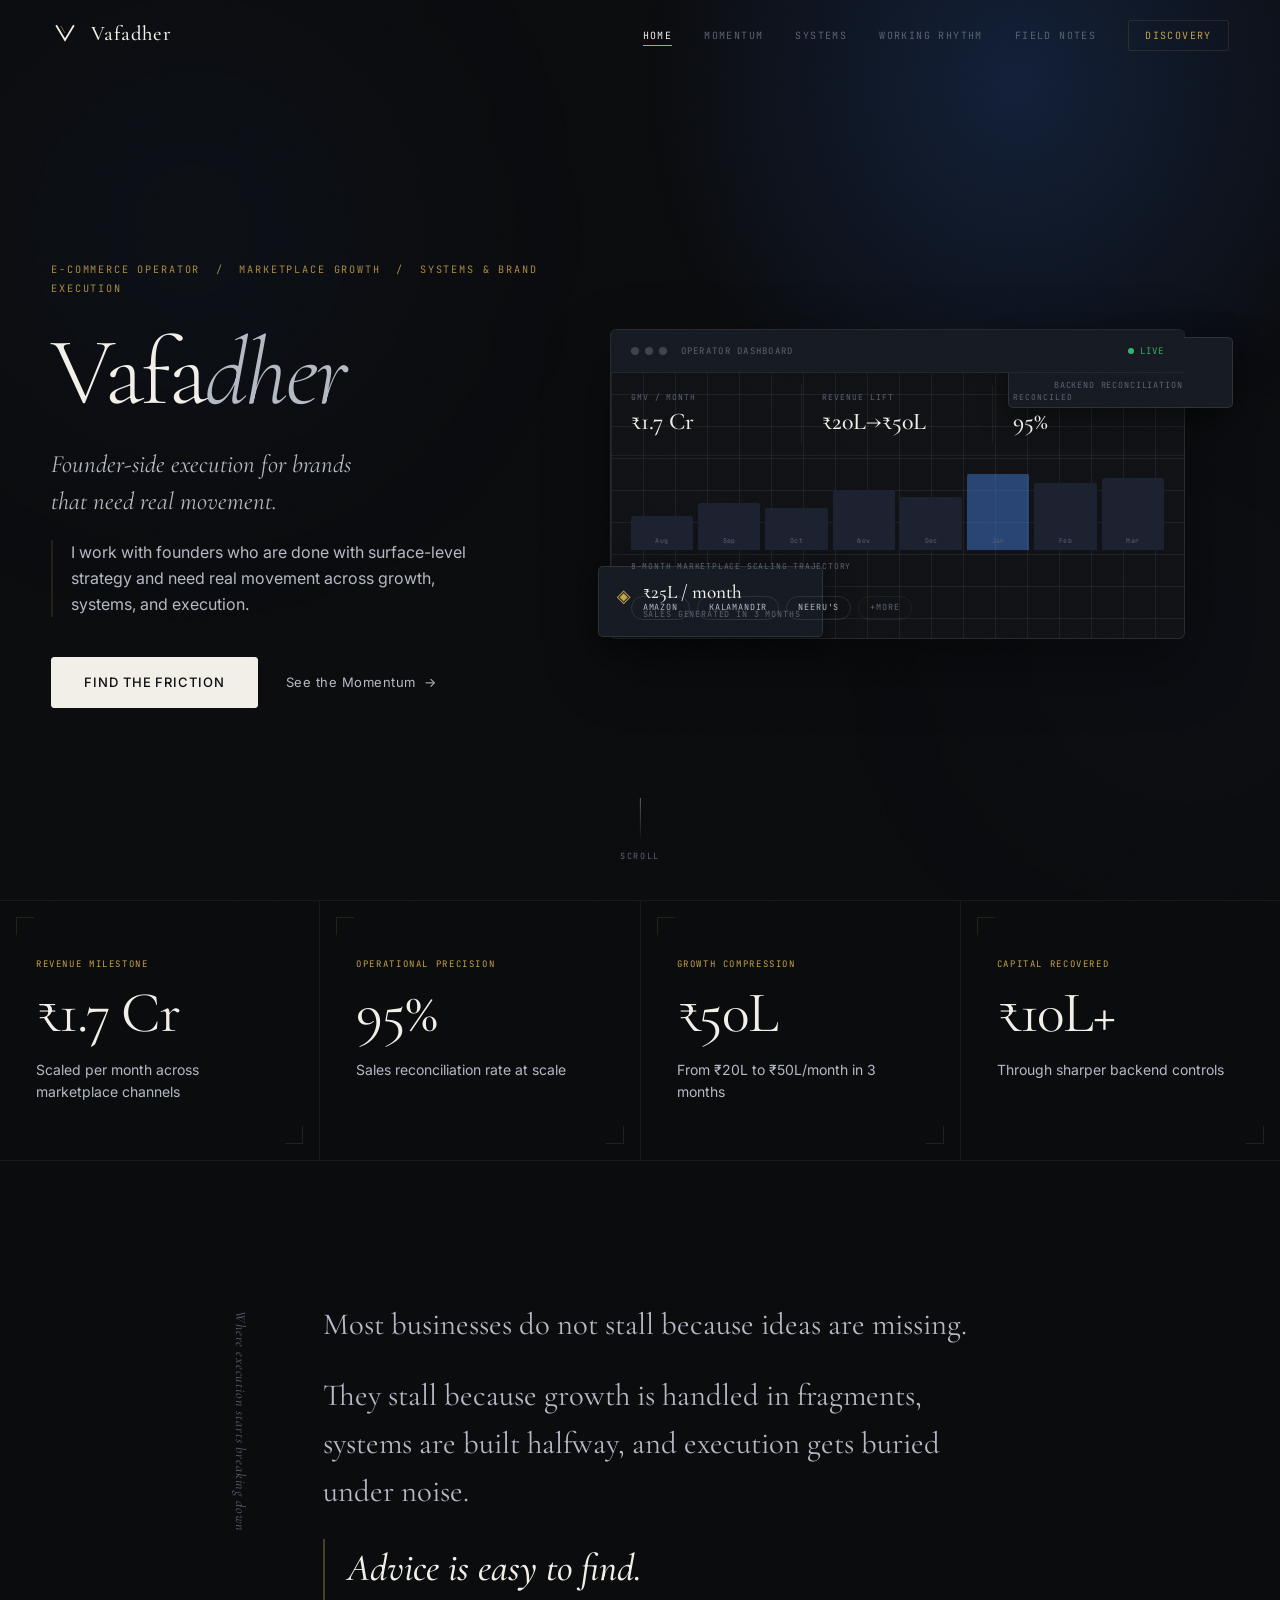
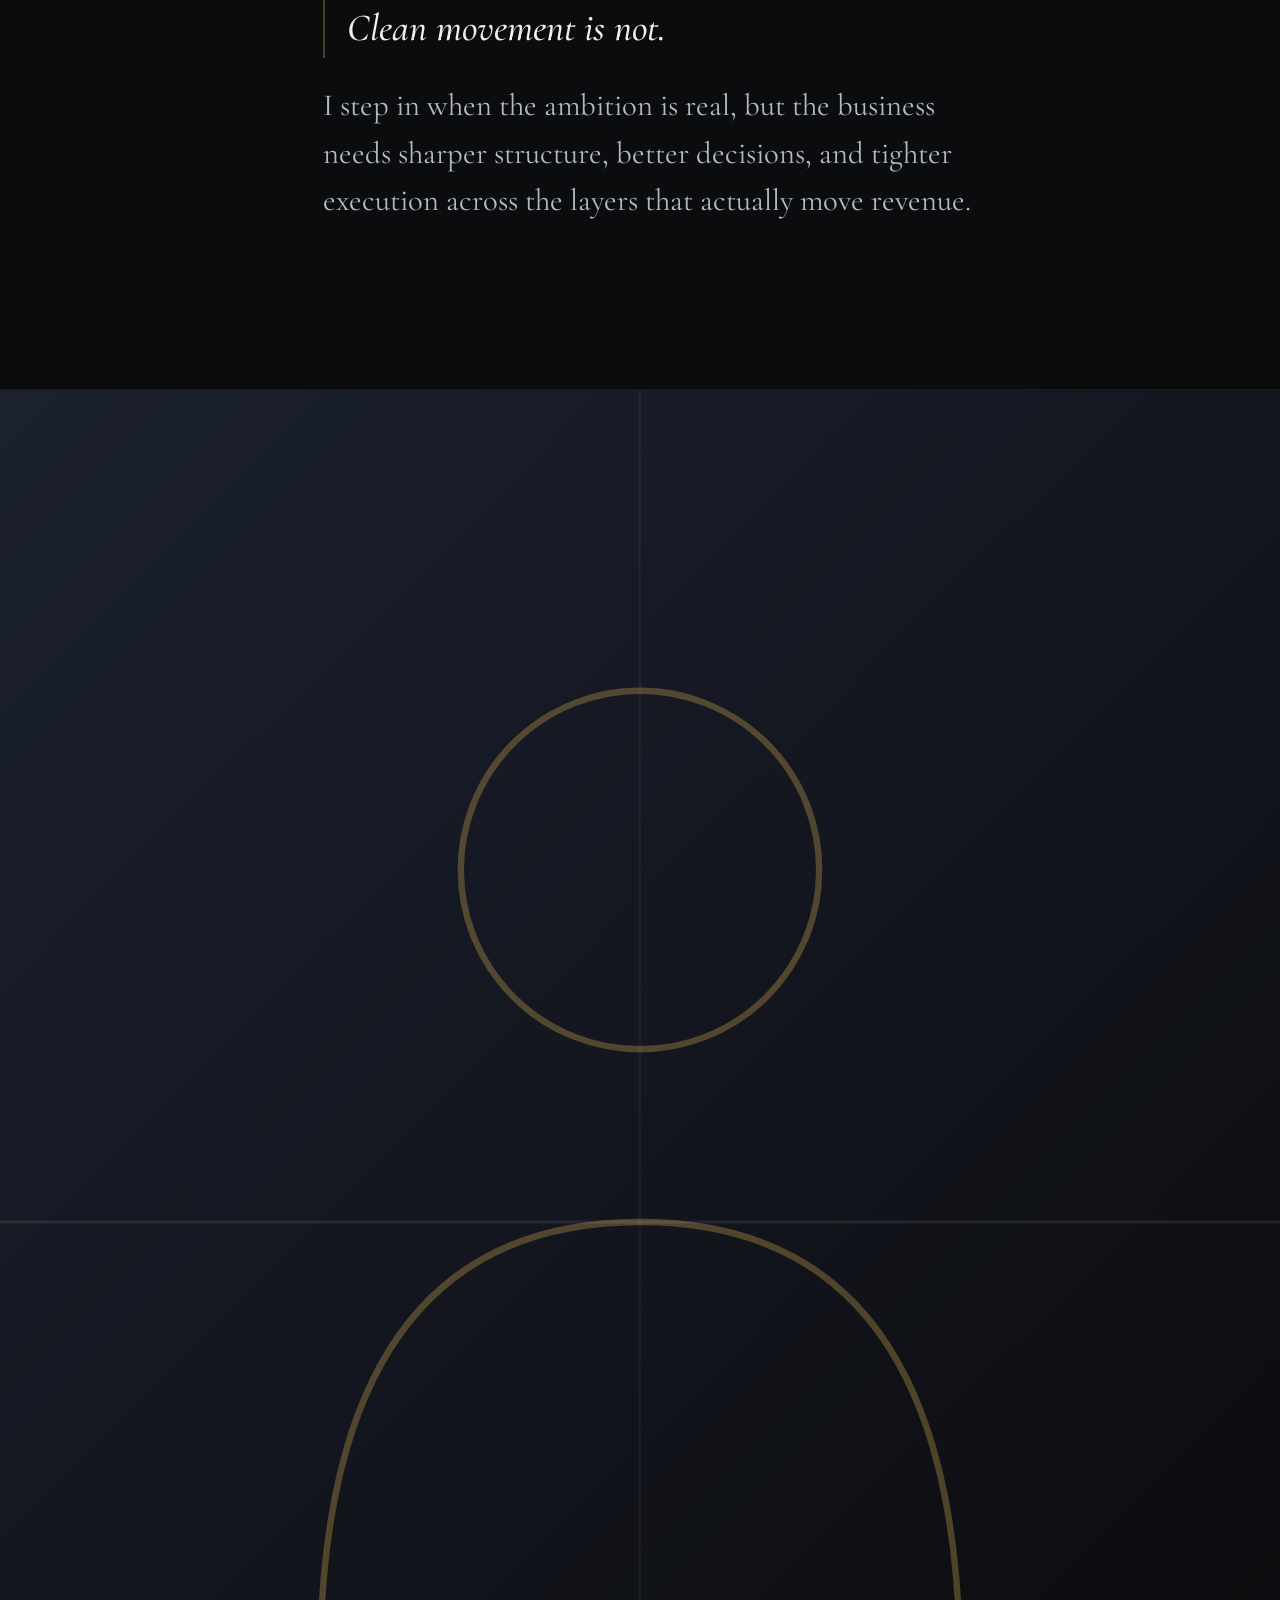
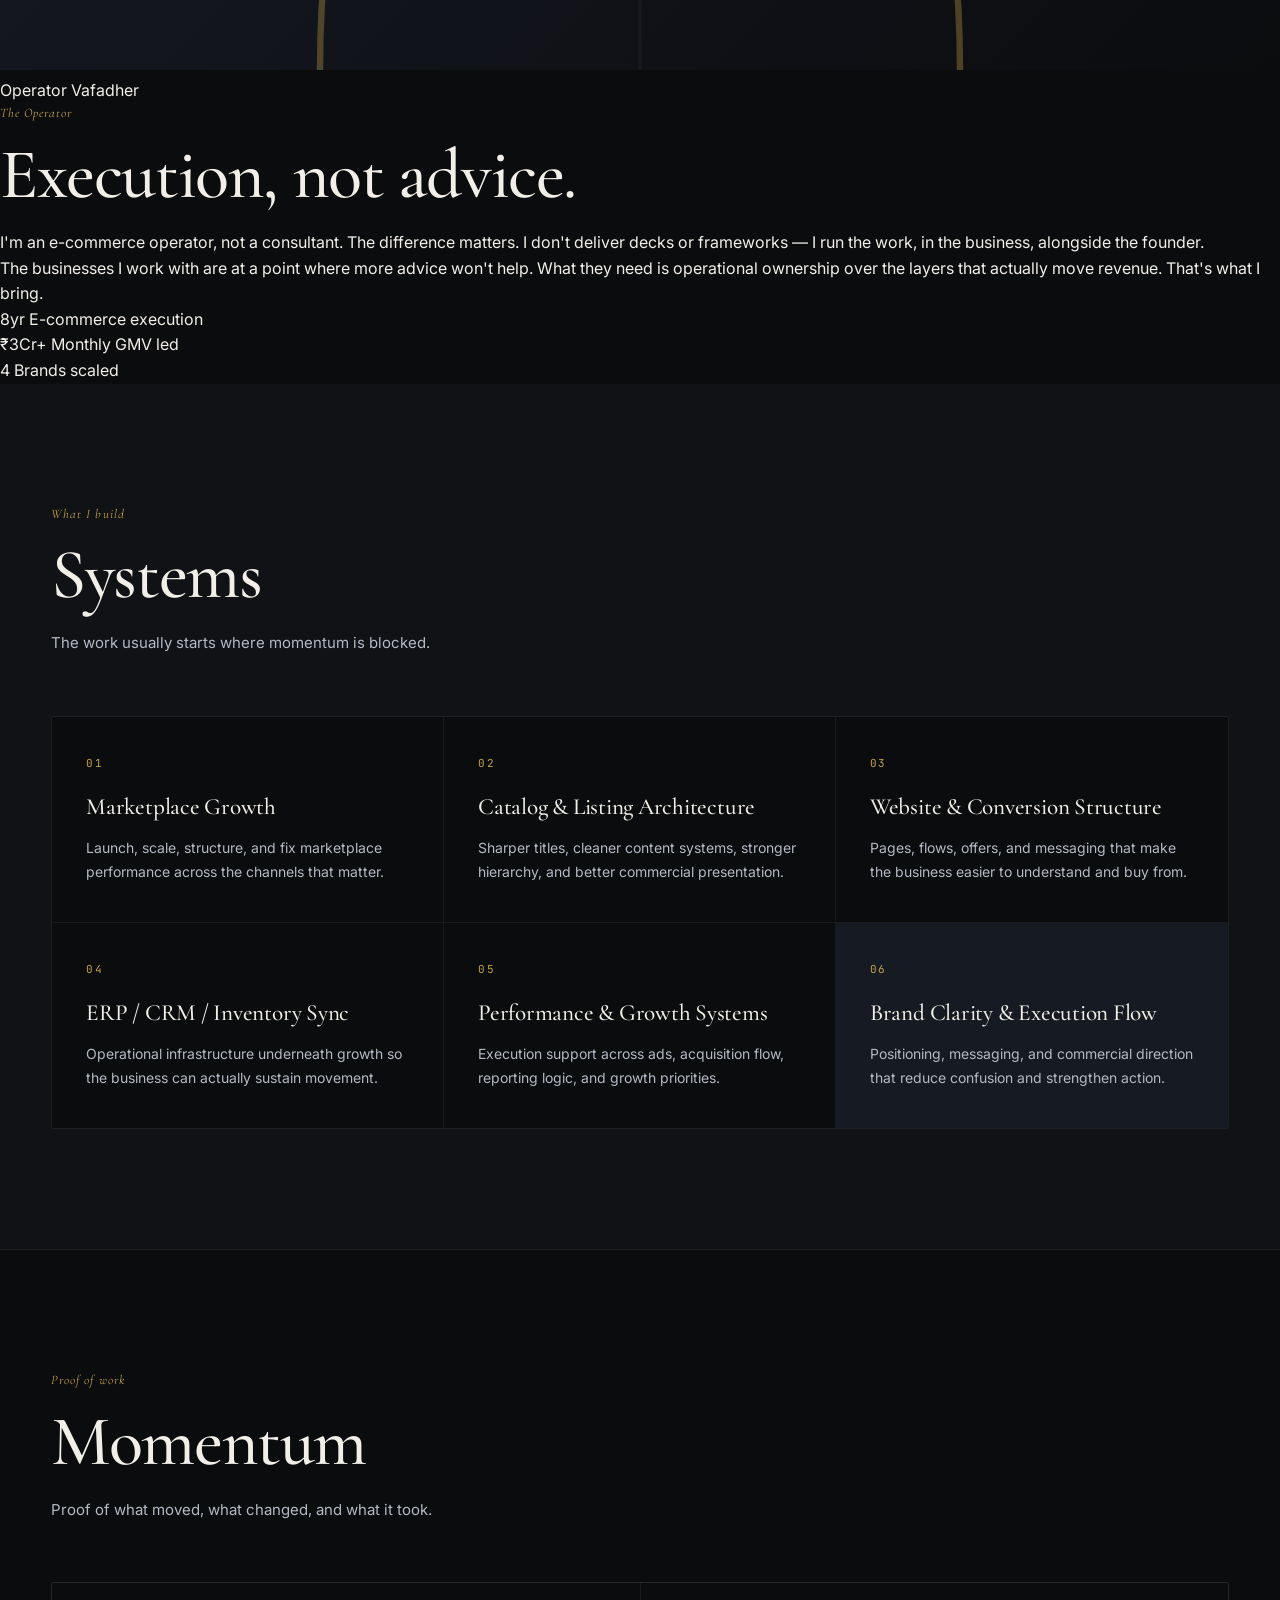
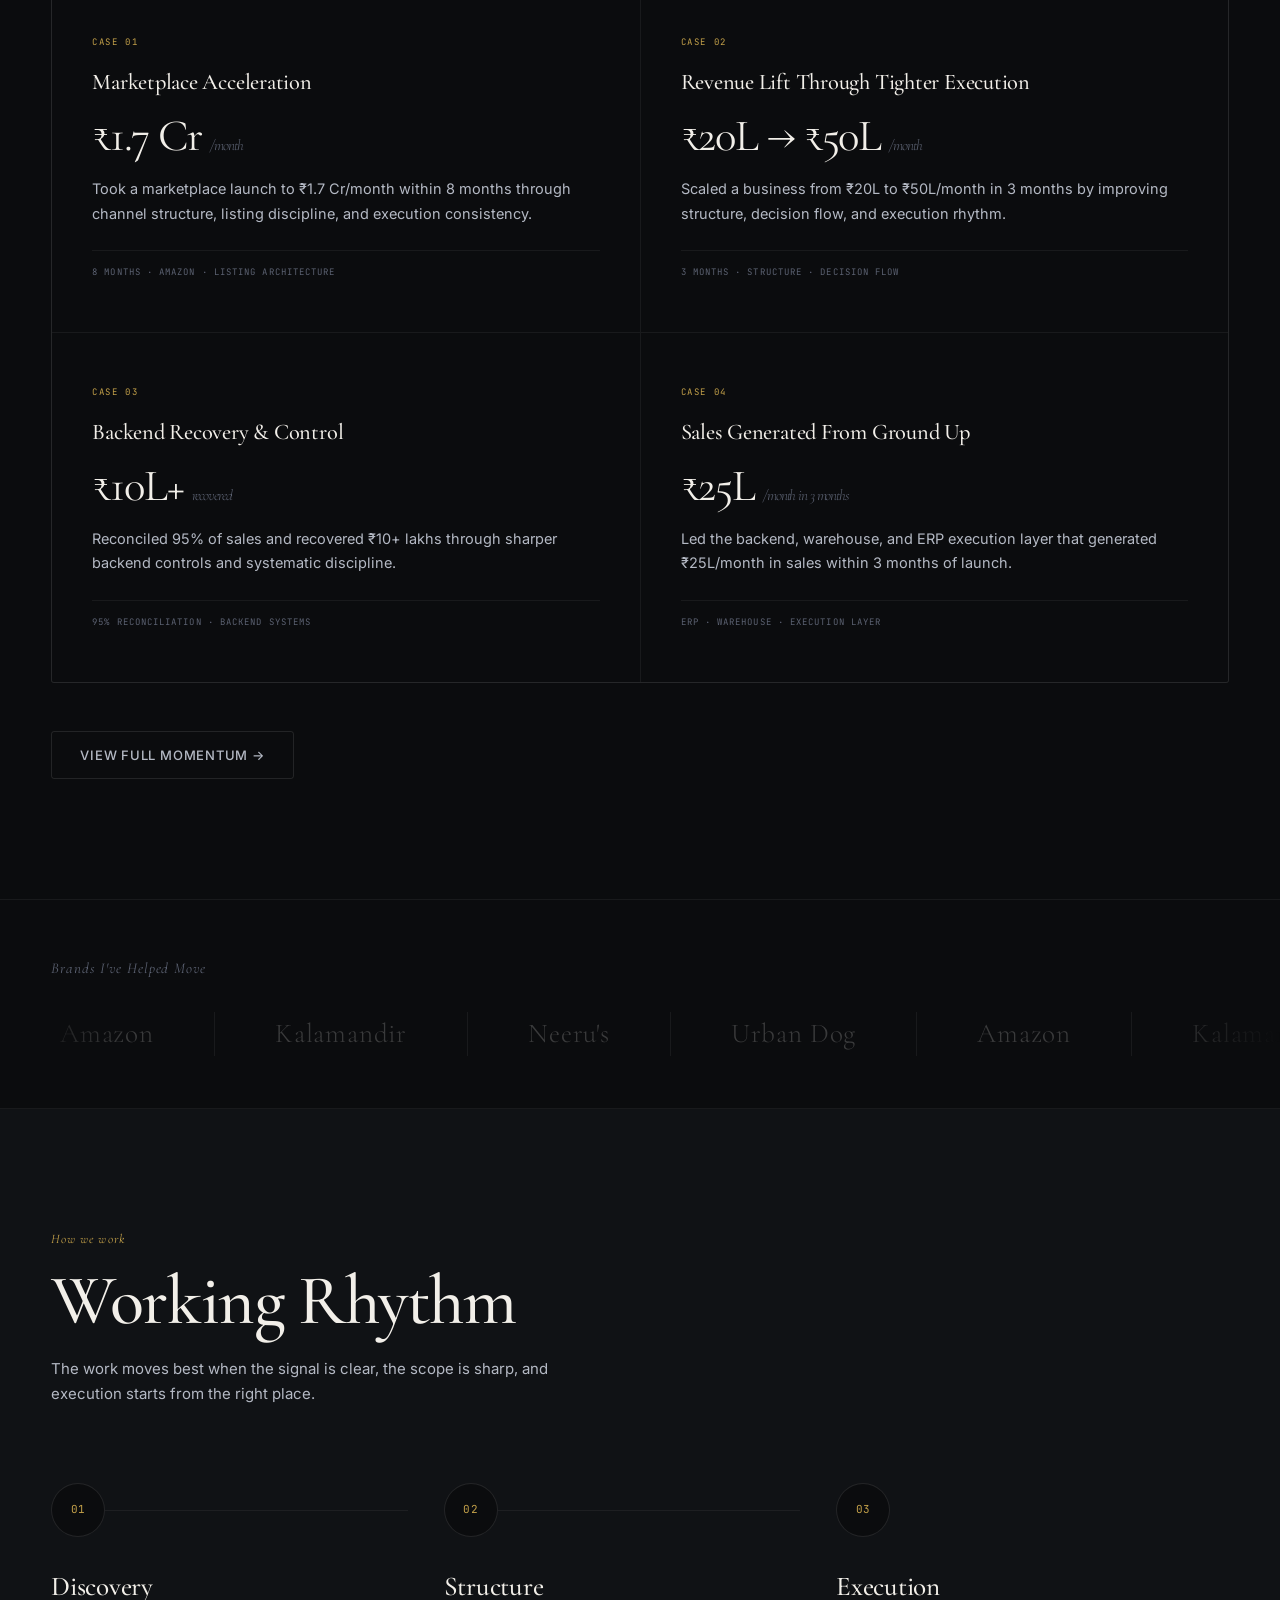
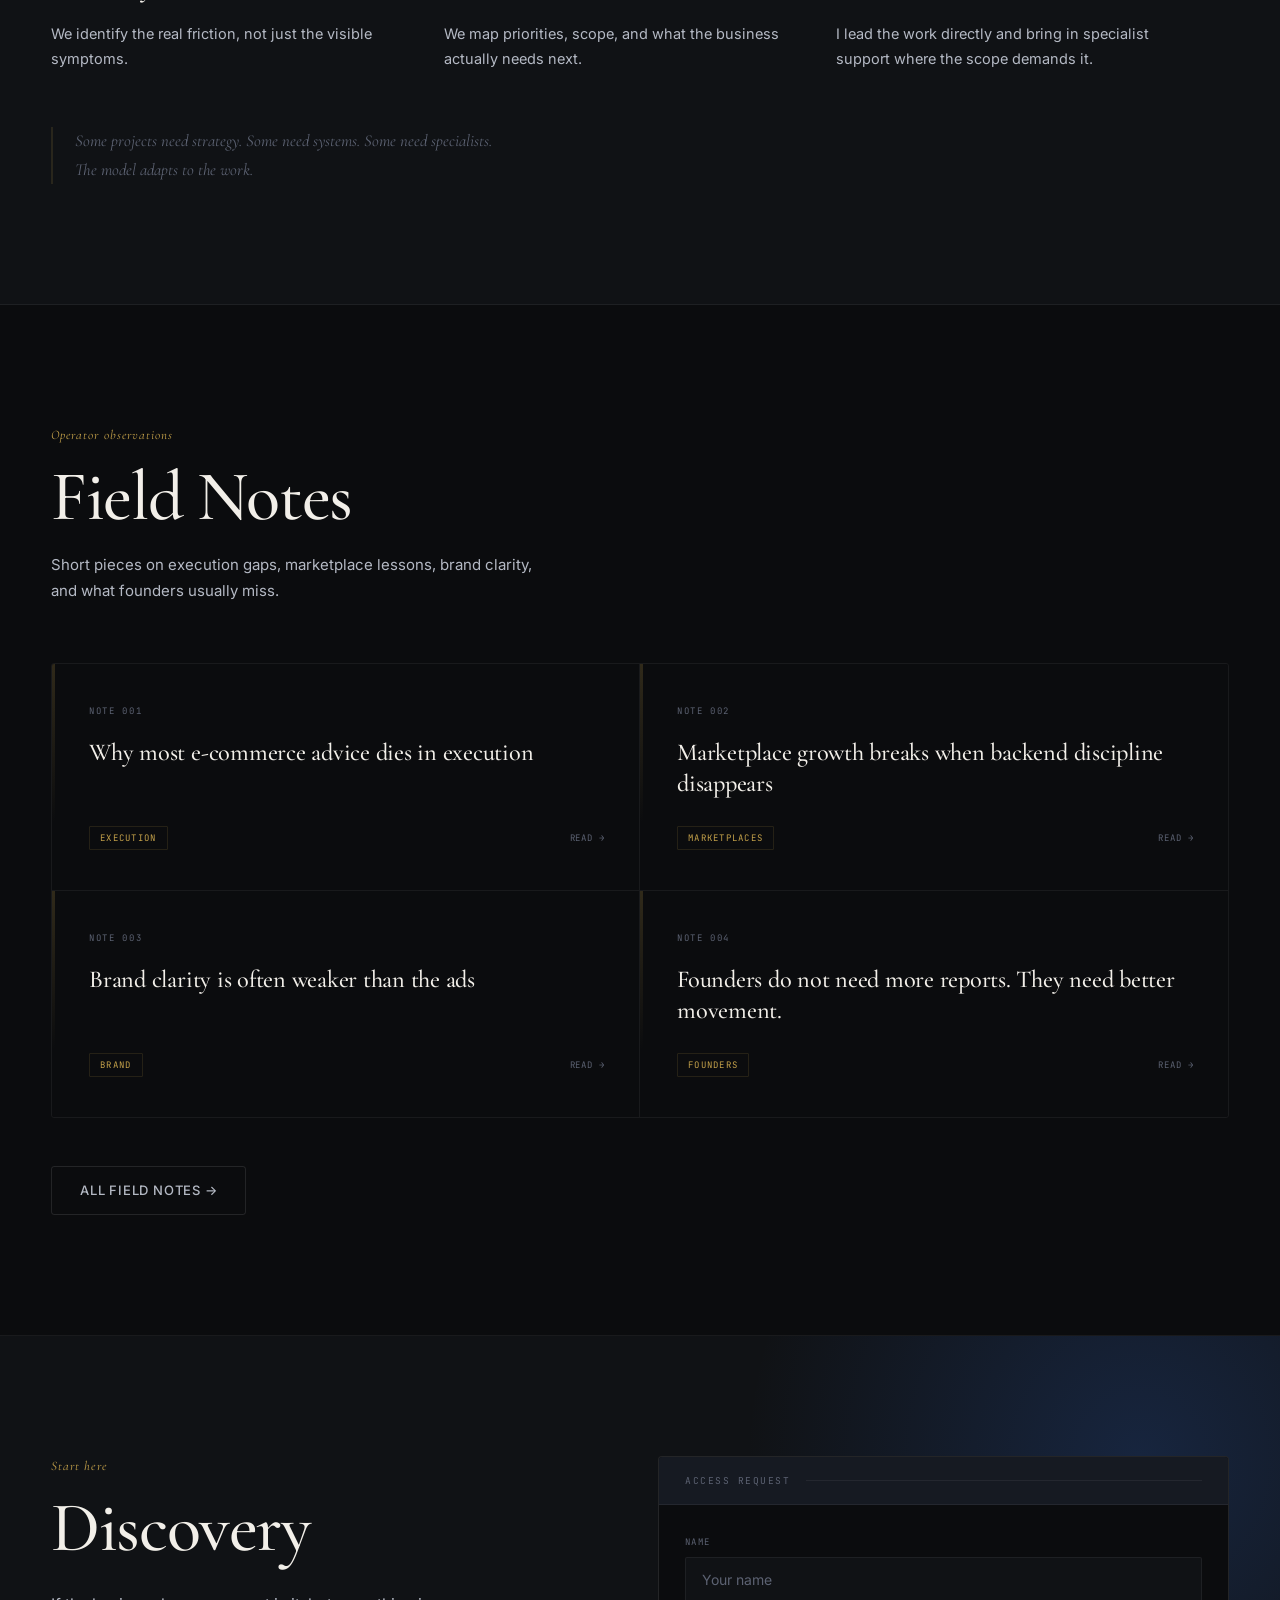
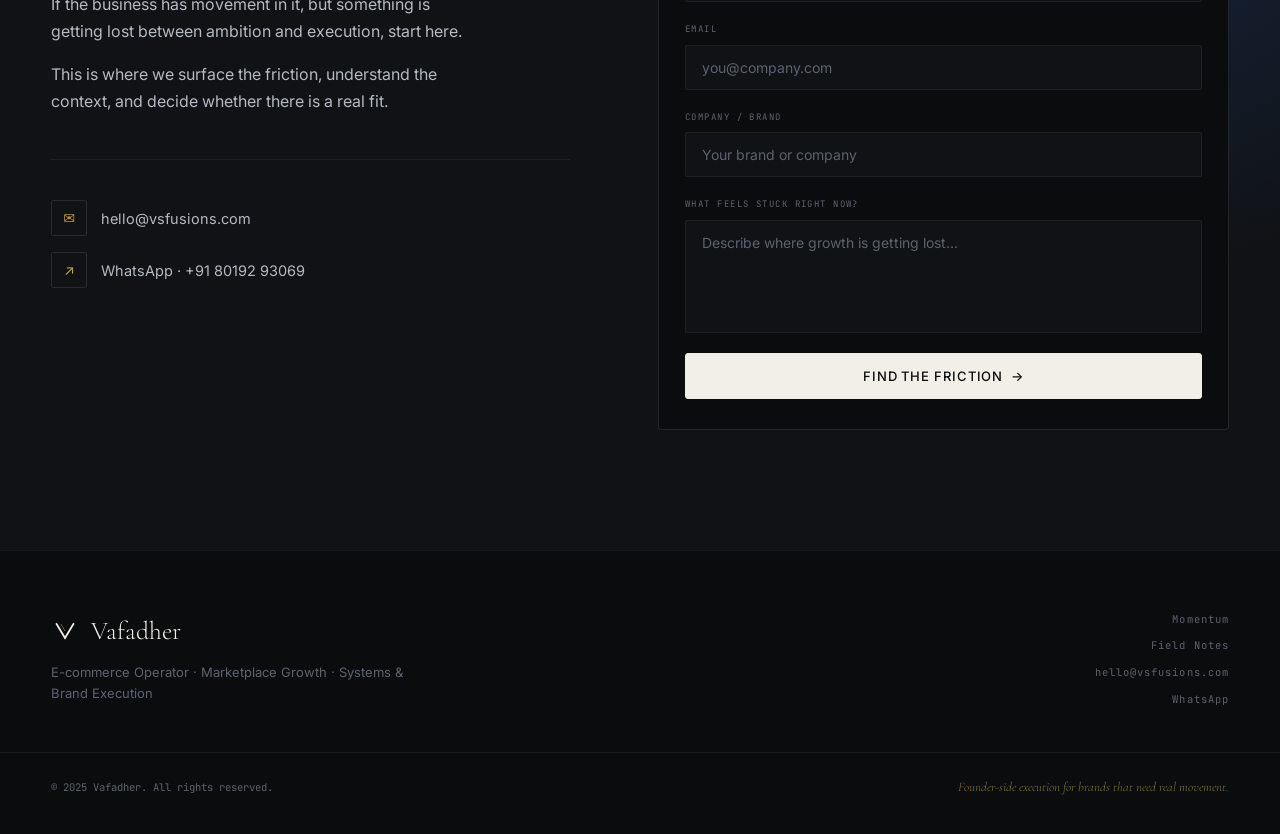
==== commit 2bf1e743: "Update index.html" ====
--- a/index.html
+++ b/index.html
@@ -5,10 +5,7 @@
   <meta name="viewport" content="width=device-width, initial-scale=1.0" />
   <title>Vafadher — E-commerce Operator & Marketplace Growth</title>
   <meta name="description" content="Founder-side execution for brands that need real movement across growth, systems, and execution." />
-
-  <!-- Favicon: simplified V monogram -->
   <link rel="icon" type="image/svg+xml" href="data:image/svg+xml,%3Csvg xmlns='http://www.w3.org/2000/svg' viewBox='0 0 32 32'%3E%3Crect width='32' height='32' fill='%230b0c0e'/%3E%3Cpath d='M7 8 L16 24 L25 8' stroke='%23f2efe9' stroke-width='3' fill='none' stroke-linecap='square'/%3E%3Cpath d='M12 8 L16 16' stroke='%23c5a24a' stroke-width='1' fill='none'/%3E%3C/svg%3E" />
-
   <link rel="preconnect" href="https://fonts.googleapis.com" />
   <link rel="preconnect" href="https://fonts.gstatic.com" crossorigin />
   <link href="https://fonts.googleapis.com/css2?family=Cormorant+Garamond:ital,wght@0,300;0,400;0,500;1,300;1,400;1,500&family=Inter:wght@300;400;500;600&family=JetBrains+Mono:wght@300;400&display=swap" rel="stylesheet" />
@@ -16,18 +13,14 @@
 </head>
 <body>
   <div class="grain" aria-hidden="true"></div>
-
-  <!-- Drifting background glows -->
   <div class="bg-orbs" aria-hidden="true">
     <div class="orb orb-1"></div>
     <div class="orb orb-2"></div>
-    <div class="orb orb-3"></div>
   </div>
 
-  <!-- NAV with SVG monogram -->
   <nav class="nav" id="nav">
     <div class="nav-inner">
-      <a href="index.html" class="nav-logo" aria-label="Vafadher home">
+      <a href="/" class="nav-logo" aria-label="Vafadher home">
         <svg class="logo-monogram" viewBox="0 0 40 40" xmlns="http://www.w3.org/2000/svg" aria-hidden="true">
           <path d="M8 10 L20 30 L32 10" stroke="currentColor" stroke-width="2.5" fill="none" stroke-linecap="square" stroke-linejoin="miter"/>
           <path d="M14 10 L20 20" stroke="var(--gold)" stroke-width="0.8" fill="none"/>
@@ -35,11 +28,11 @@
         <span class="logo-wordmark">Vafadher</span>
       </a>
       <ul class="nav-links">
-        <li><a href="index.html" class="nav-link active">Home</a></li>
-        <li><a href="momentum.html" class="nav-link">Momentum</a></li>
+        <li><a href="/" class="nav-link active">Home</a></li>
+        <li><a href="/momentum" class="nav-link">Momentum</a></li>
         <li><a href="#systems" class="nav-link">Systems</a></li>
         <li><a href="#working-rhythm" class="nav-link">Working Rhythm</a></li>
-        <li><a href="field-notes" class="nav-link">Field Notes</a></li>
+        <li><a href="/field-notes" class="nav-link">Field Notes</a></li>
         <li><a href="#discovery" class="nav-link nav-cta">Discovery</a></li>
       </ul>
       <button class="nav-toggle" id="navToggle" aria-label="Toggle menu">
@@ -50,23 +43,18 @@
 
   <div class="mobile-nav" id="mobileNav">
     <ul>
-      <li><a href="index.html" class="mob-link">Home</a></li>
-      <li><a href="momentum.html" class="mob-link">Momentum</a></li>
+      <li><a href="/" class="mob-link">Home</a></li>
+      <li><a href="/momentum" class="mob-link">Momentum</a></li>
       <li><a href="#systems" class="mob-link">Systems</a></li>
       <li><a href="#working-rhythm" class="mob-link">Working Rhythm</a></li>
-      <li><a href="field-notes" class="mob-link">Field Notes</a></li>
+      <li><a href="/field-notes" class="mob-link">Field Notes</a></li>
       <li><a href="#discovery" class="mob-link">Discovery</a></li>
     </ul>
   </div>
 
   <!-- HERO -->
-  <section class="hero section-frame" id="hero" data-section-num="00" data-section-label="Intro">
+  <section class="hero" id="hero">
     <div class="hero-atmosphere"></div>
-    <div class="section-sidebar" aria-hidden="true">
-      <span class="sidebar-num">00</span>
-      <span class="sidebar-line"></span>
-      <span class="sidebar-label">Intro</span>
-    </div>
     <div class="hero-inner">
 
       <div class="hero-left" data-reveal>
@@ -76,7 +64,7 @@
         <p class="hero-body">I work with founders who are done with surface-level strategy and need real movement across growth, systems, and execution.</p>
         <div class="hero-actions">
           <a href="#discovery" class="btn-primary">Find the Friction</a>
-          <a href="momentum.html" class="btn-ghost">See the Momentum <span class="btn-arrow">→</span></a>
+          <a href="/momentum" class="btn-ghost">See the Momentum <span class="btn-arrow">→</span></a>
         </div>
       </div>
 
@@ -120,7 +108,7 @@
           <div class="console-channels">
             <span class="ch-pill">Amazon</span>
             <span class="ch-pill">Kalamandir</span>
-            <span class="ch-pill">Neerus</span>
+            <span class="ch-pill">Neeru's</span>
             <span class="ch-pill ch-pill--dim">+more</span>
           </div>
         </div>
@@ -128,14 +116,14 @@
           <span class="sig-icon">↑</span>
           <div class="sig-text">
             <p class="sig-val">₹10L+ Recovered</p>
-            <p class="sig-sub">Backend controls & reconciliation</p>
+            <p class="sig-sub">Backend reconciliation</p>
           </div>
         </div>
         <div class="sig-card sig-card--2">
           <span class="sig-icon">◈</span>
           <div class="sig-text">
             <p class="sig-val">₹25L / month</p>
-            <p class="sig-sub">Sales Generated in 3 months</p>
+            <p class="sig-sub">Sales generated in 3 months</p>
           </div>
         </div>
       </div>
@@ -147,12 +135,7 @@
   </section>
 
   <!-- PROOF -->
-  <section class="proof section-frame" id="proof" data-section-num="01" data-section-label="Proof">
-    <div class="section-sidebar" aria-hidden="true">
-      <span class="sidebar-num">01</span>
-      <span class="sidebar-line"></span>
-      <span class="sidebar-label">Proof</span>
-    </div>
+  <section class="proof">
     <div class="proof-inner">
       <div class="proof-card hover-glow" data-reveal>
         <div class="proof-corner tl"></div><div class="proof-corner br"></div>
@@ -182,12 +165,7 @@
   </section>
 
   <!-- BREAKDOWN -->
-  <section class="breakdown section-frame" id="breakdown" data-section-num="02" data-section-label="Worldview">
-    <div class="section-sidebar" aria-hidden="true">
-      <span class="sidebar-num">02</span>
-      <span class="sidebar-line"></span>
-      <span class="sidebar-label">Worldview</span>
-    </div>
+  <section class="breakdown">
     <div class="breakdown-inner">
       <div class="breakdown-tag" data-reveal>
         <span>Where execution starts breaking down</span>
@@ -201,13 +179,62 @@
     </div>
   </section>
 
-  <!-- SYSTEMS — blueprint grid -->
-  <section class="systems section-frame" id="systems" data-section-num="03" data-section-label="Systems">
-    <div class="section-sidebar" aria-hidden="true">
-      <span class="sidebar-num">03</span>
-      <span class="sidebar-line"></span>
-      <span class="sidebar-label">Systems</span>
-    </div>
+  <!-- FOUNDER CARD — new: visual anchor -->
+  <section class="founder-section">
+    <div class="founder-inner" data-reveal>
+      <div class="founder-visual">
+        <div class="founder-photo-frame">
+          <!-- Placeholder for founder photo -->
+          <div class="founder-placeholder">
+            <svg viewBox="0 0 200 200" xmlns="http://www.w3.org/2000/svg" class="founder-svg">
+              <defs>
+                <linearGradient id="founderGrad" x1="0%" y1="0%" x2="100%" y2="100%">
+                  <stop offset="0%" style="stop-color:#1c2130;stop-opacity:1" />
+                  <stop offset="100%" style="stop-color:#0b0c0e;stop-opacity:1" />
+                </linearGradient>
+              </defs>
+              <rect width="200" height="200" fill="url(#founderGrad)"/>
+              <!-- Abstract figure silhouette -->
+              <circle cx="100" cy="75" r="28" fill="none" stroke="rgba(197,162,74,0.35)" stroke-width="1"/>
+              <path d="M50 200 Q50 130 100 130 Q150 130 150 200" fill="none" stroke="rgba(197,162,74,0.35)" stroke-width="1"/>
+              <!-- Architectural overlay -->
+              <line x1="0" y1="130" x2="200" y2="130" stroke="rgba(255,255,255,0.08)" stroke-width="0.5"/>
+              <line x1="100" y1="0" x2="100" y2="200" stroke="rgba(255,255,255,0.04)" stroke-width="0.5"/>
+            </svg>
+          </div>
+          <div class="founder-corner-detail tl"></div>
+          <div class="founder-corner-detail br"></div>
+        </div>
+        <div class="founder-badge">
+          <span class="founder-badge-label">Operator</span>
+          <span class="founder-badge-name">Vafadher</span>
+        </div>
+      </div>
+      <div class="founder-copy">
+        <span class="tag-label-serif">The Operator</span>
+        <h2 class="section-h">Execution, not advice.</h2>
+        <p class="founder-body">I'm an e-commerce operator, not a consultant. The difference matters. I don't deliver decks or frameworks — I run the work, in the business, alongside the founder.</p>
+        <p class="founder-body">The businesses I work with are at a point where more advice won't help. What they need is operational ownership over the layers that actually move revenue. That's what I bring.</p>
+        <div class="founder-signals">
+          <div class="founder-signal-item">
+            <span class="founder-signal-num">8yr</span>
+            <span class="founder-signal-lbl">E-commerce execution</span>
+          </div>
+          <div class="founder-signal-item">
+            <span class="founder-signal-num">₹3Cr+</span>
+            <span class="founder-signal-lbl">Monthly GMV led</span>
+          </div>
+          <div class="founder-signal-item">
+            <span class="founder-signal-num">4</span>
+            <span class="founder-signal-lbl">Brands scaled</span>
+          </div>
+        </div>
+      </div>
+    </div>
+  </section>
+
+  <!-- SYSTEMS -->
+  <section class="systems" id="systems">
     <div class="systems-inner">
       <div class="systems-hd" data-reveal>
         <span class="tag-label-serif">What I build</span>
@@ -250,12 +277,7 @@
   </section>
 
   <!-- MOMENTUM -->
-  <section class="momentum section-frame" id="momentum" data-section-num="04" data-section-label="Momentum">
-    <div class="section-sidebar" aria-hidden="true">
-      <span class="sidebar-num">04</span>
-      <span class="sidebar-line"></span>
-      <span class="sidebar-label">Momentum</span>
-    </div>
+  <section class="momentum" id="momentum">
     <div class="momentum-inner">
       <div class="momentum-hd" data-reveal>
         <span class="tag-label-serif">Proof of work</span>
@@ -297,17 +319,17 @@
         </div>
       </div>
       <div class="section-cta-row" data-reveal>
-        <a href="momentum.html" class="btn-outline">View Full Momentum →</a>
-      </div>
-    </div>
-  </section>
-
-  <!-- BRANDS — marquee -->
-  <section class="brands" id="brands">
+        <a href="/momentum" class="btn-outline">View Full Momentum →</a>
+      </div>
+    </div>
+  </section>
+
+  <!-- BRANDS -->
+  <section class="brands">
     <div class="brands-header" data-reveal>
       <p class="brands-eyebrow">Brands I've Helped Move</p>
     </div>
-    <div class="marquee-wrap" aria-label="Brands worked with">
+    <div class="marquee-wrap">
       <div class="marquee-track">
         <div class="marquee-item"><div class="brand-text-logo">Amazon</div></div>
         <div class="marquee-item"><div class="brand-text-logo">Kalamandir</div></div>
@@ -322,12 +344,7 @@
   </section>
 
   <!-- WORKING RHYTHM -->
-  <section class="rhythm section-frame" id="working-rhythm" data-section-num="05" data-section-label="Rhythm">
-    <div class="section-sidebar" aria-hidden="true">
-      <span class="sidebar-num">05</span>
-      <span class="sidebar-line"></span>
-      <span class="sidebar-label">Rhythm</span>
-    </div>
+  <section class="rhythm" id="working-rhythm">
     <div class="rhythm-inner">
       <div class="rhythm-hd" data-reveal>
         <span class="tag-label-serif">How we work</span>
@@ -340,7 +357,7 @@
           <div class="step-connector"></div>
           <div class="step-body">
             <h3>Discovery</h3>
-            <p>We identify the real friction, not just the visible symptoms. The conversation starts with what's actually blocked, not what looks broken on the surface.</p>
+            <p>We identify the real friction, not just the visible symptoms.</p>
           </div>
         </div>
         <div class="rhythm-step" data-reveal data-reveal-delay="140">
@@ -348,7 +365,7 @@
           <div class="step-connector"></div>
           <div class="step-body">
             <h3>Structure</h3>
-            <p>We map priorities, scope, and what the business actually needs next — not a generic plan, but a sequence that fits the real situation.</p>
+            <p>We map priorities, scope, and what the business actually needs next.</p>
           </div>
         </div>
         <div class="rhythm-step" data-reveal data-reveal-delay="280">
@@ -356,7 +373,7 @@
           <div class="step-connector step-connector--last"></div>
           <div class="step-body">
             <h3>Execution</h3>
-            <p>I lead the work directly and bring in specialist support where the scope demands it. The work moves. The results are measurable.</p>
+            <p>I lead the work directly and bring in specialist support where the scope demands it.</p>
           </div>
         </div>
       </div>
@@ -365,12 +382,7 @@
   </section>
 
   <!-- FIELD NOTES -->
-  <section class="field-notes section-frame" id="field-notes" data-section-num="06" data-section-label="Notes">
-    <div class="section-sidebar" aria-hidden="true">
-      <span class="sidebar-num">06</span>
-      <span class="sidebar-line"></span>
-      <span class="sidebar-label">Notes</span>
-    </div>
+  <section class="field-notes" id="field-notes">
     <div class="fn-inner">
       <div class="fn-hd" data-reveal>
         <span class="tag-label-serif">Operator observations</span>
@@ -383,7 +395,7 @@
           <div class="fn-card-inner">
             <span class="fn-num">Note 001</span>
             <h3>Why most e-commerce advice dies in execution</h3>
-            <div class="fn-footer"><span class="fn-tag">Execution</span><a href="field-notes" class="fn-read">Read →</a></div>
+            <div class="fn-footer"><span class="fn-tag">Execution</span><a href="/field-notes" class="fn-read">Read →</a></div>
           </div>
         </article>
         <article class="fn-card hover-glow" data-reveal data-reveal-delay="80">
@@ -391,7 +403,7 @@
           <div class="fn-card-inner">
             <span class="fn-num">Note 002</span>
             <h3>Marketplace growth breaks when backend discipline disappears</h3>
-            <div class="fn-footer"><span class="fn-tag">Marketplaces</span><a href="field-notes" class="fn-read">Read →</a></div>
+            <div class="fn-footer"><span class="fn-tag">Marketplaces</span><a href="/field-notes" class="fn-read">Read →</a></div>
           </div>
         </article>
         <article class="fn-card hover-glow" data-reveal data-reveal-delay="160">
@@ -399,7 +411,7 @@
           <div class="fn-card-inner">
             <span class="fn-num">Note 003</span>
             <h3>Brand clarity is often weaker than the ads</h3>
-            <div class="fn-footer"><span class="fn-tag">Brand</span><a href="field-notes" class="fn-read">Read →</a></div>
+            <div class="fn-footer"><span class="fn-tag">Brand</span><a href="/field-notes" class="fn-read">Read →</a></div>
           </div>
         </article>
         <article class="fn-card hover-glow" data-reveal data-reveal-delay="240">
@@ -407,23 +419,18 @@
           <div class="fn-card-inner">
             <span class="fn-num">Note 004</span>
             <h3>Founders do not need more reports. They need better movement.</h3>
-            <div class="fn-footer"><span class="fn-tag">Founders</span><a href="field-notes" class="fn-read">Read →</a></div>
+            <div class="fn-footer"><span class="fn-tag">Founders</span><a href="/field-notes" class="fn-read">Read →</a></div>
           </div>
         </article>
       </div>
       <div class="section-cta-row" data-reveal>
-        <a href="field-notes" class="btn-outline">All Field Notes →</a>
+        <a href="/field-notes" class="btn-outline">All Field Notes →</a>
       </div>
     </div>
   </section>
 
   <!-- DISCOVERY -->
-  <section class="discovery section-frame" id="discovery" data-section-num="07" data-section-label="Discovery">
-    <div class="section-sidebar" aria-hidden="true">
-      <span class="sidebar-num">07</span>
-      <span class="sidebar-line"></span>
-      <span class="sidebar-label">Discovery</span>
-    </div>
+  <section class="discovery" id="discovery">
     <div class="discovery-atmosphere"></div>
     <div class="discovery-inner">
       <div class="disc-left" data-reveal>
@@ -484,9 +491,9 @@
         </div>
         <p class="footer-pos">E-commerce Operator · Marketplace Growth · Systems & Brand Execution</p>
       </div>
-      <nav class="footer-links" aria-label="Footer navigation">
-        <a href="momentum.html">Momentum</a>
-        <a href="field-notes">Field Notes</a>
+      <nav class="footer-links">
+        <a href="/momentum">Momentum</a>
+        <a href="/field-notes">Field Notes</a>
         <a href="mailto:hello@vsfusions.com">hello@vsfusions.com</a>
         <a href="https://wa.me/918019293069" target="_blank" rel="noopener">WhatsApp</a>
       </nav>
